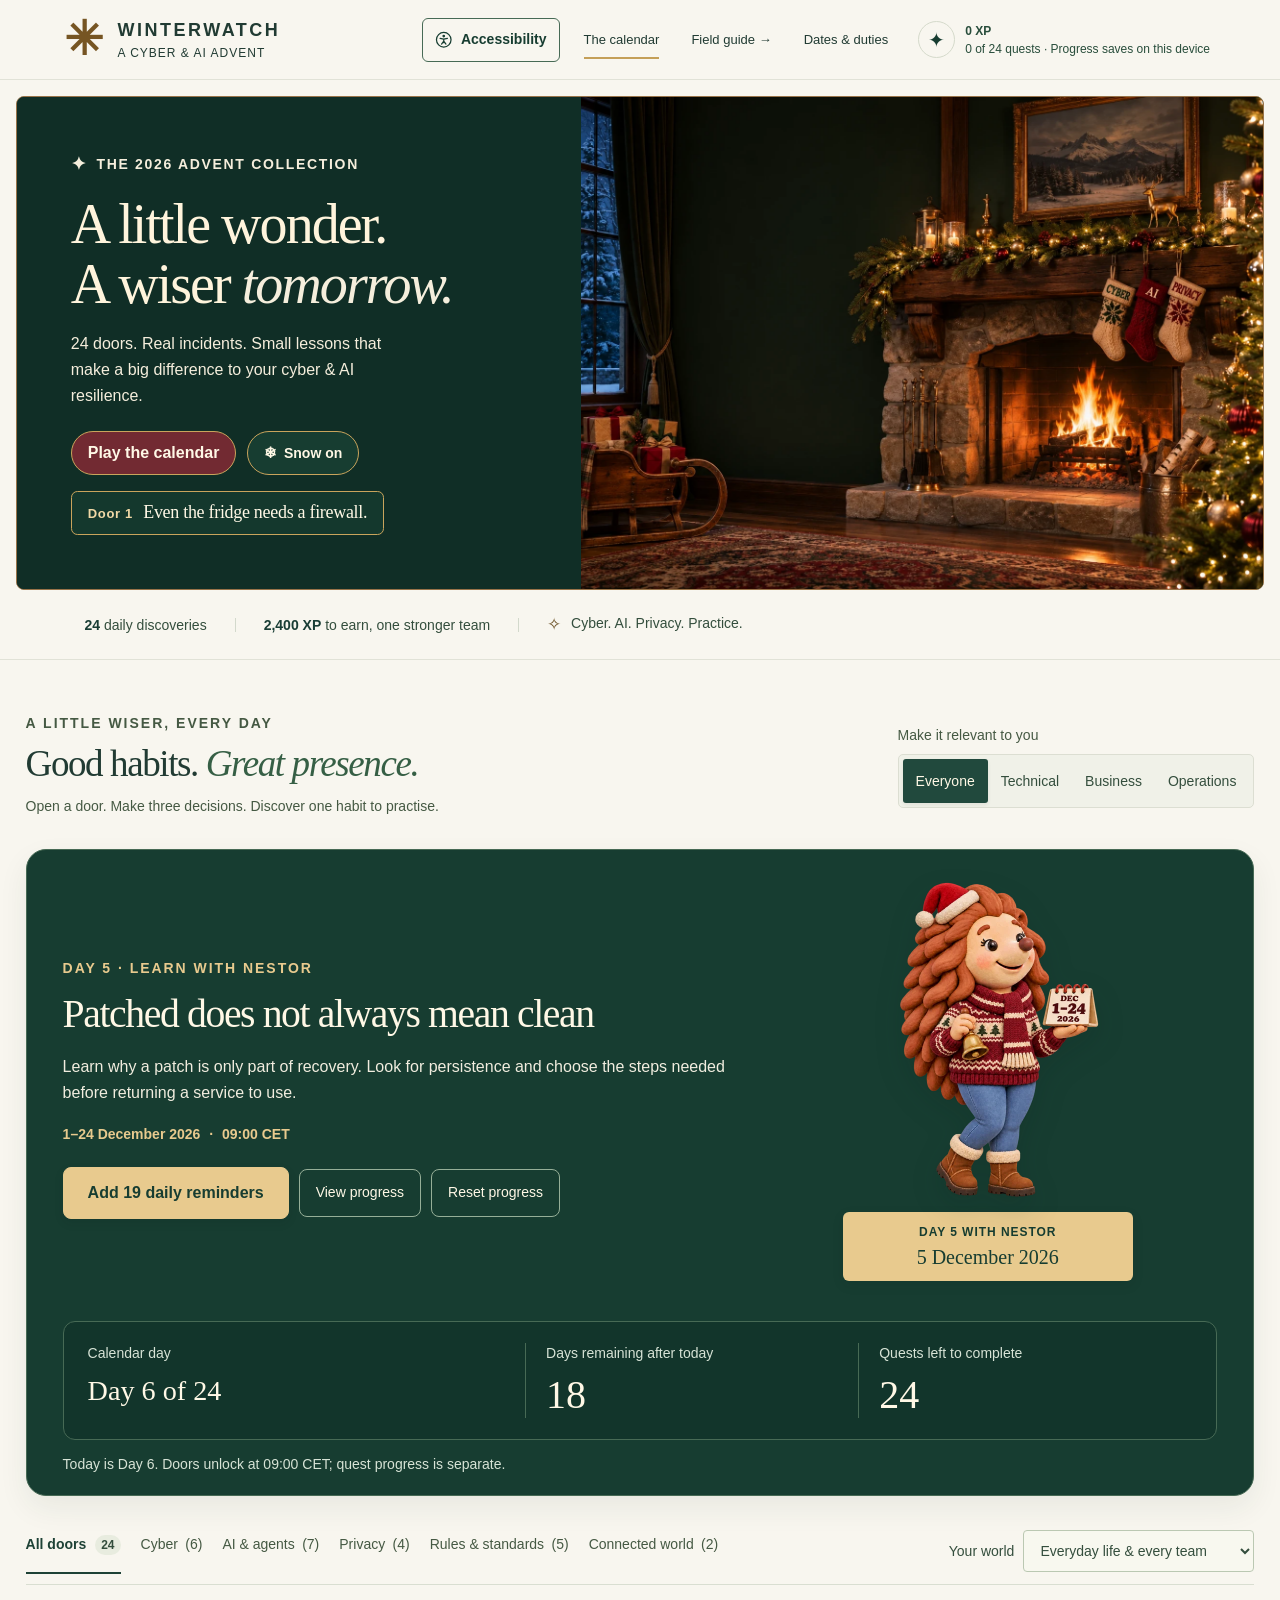
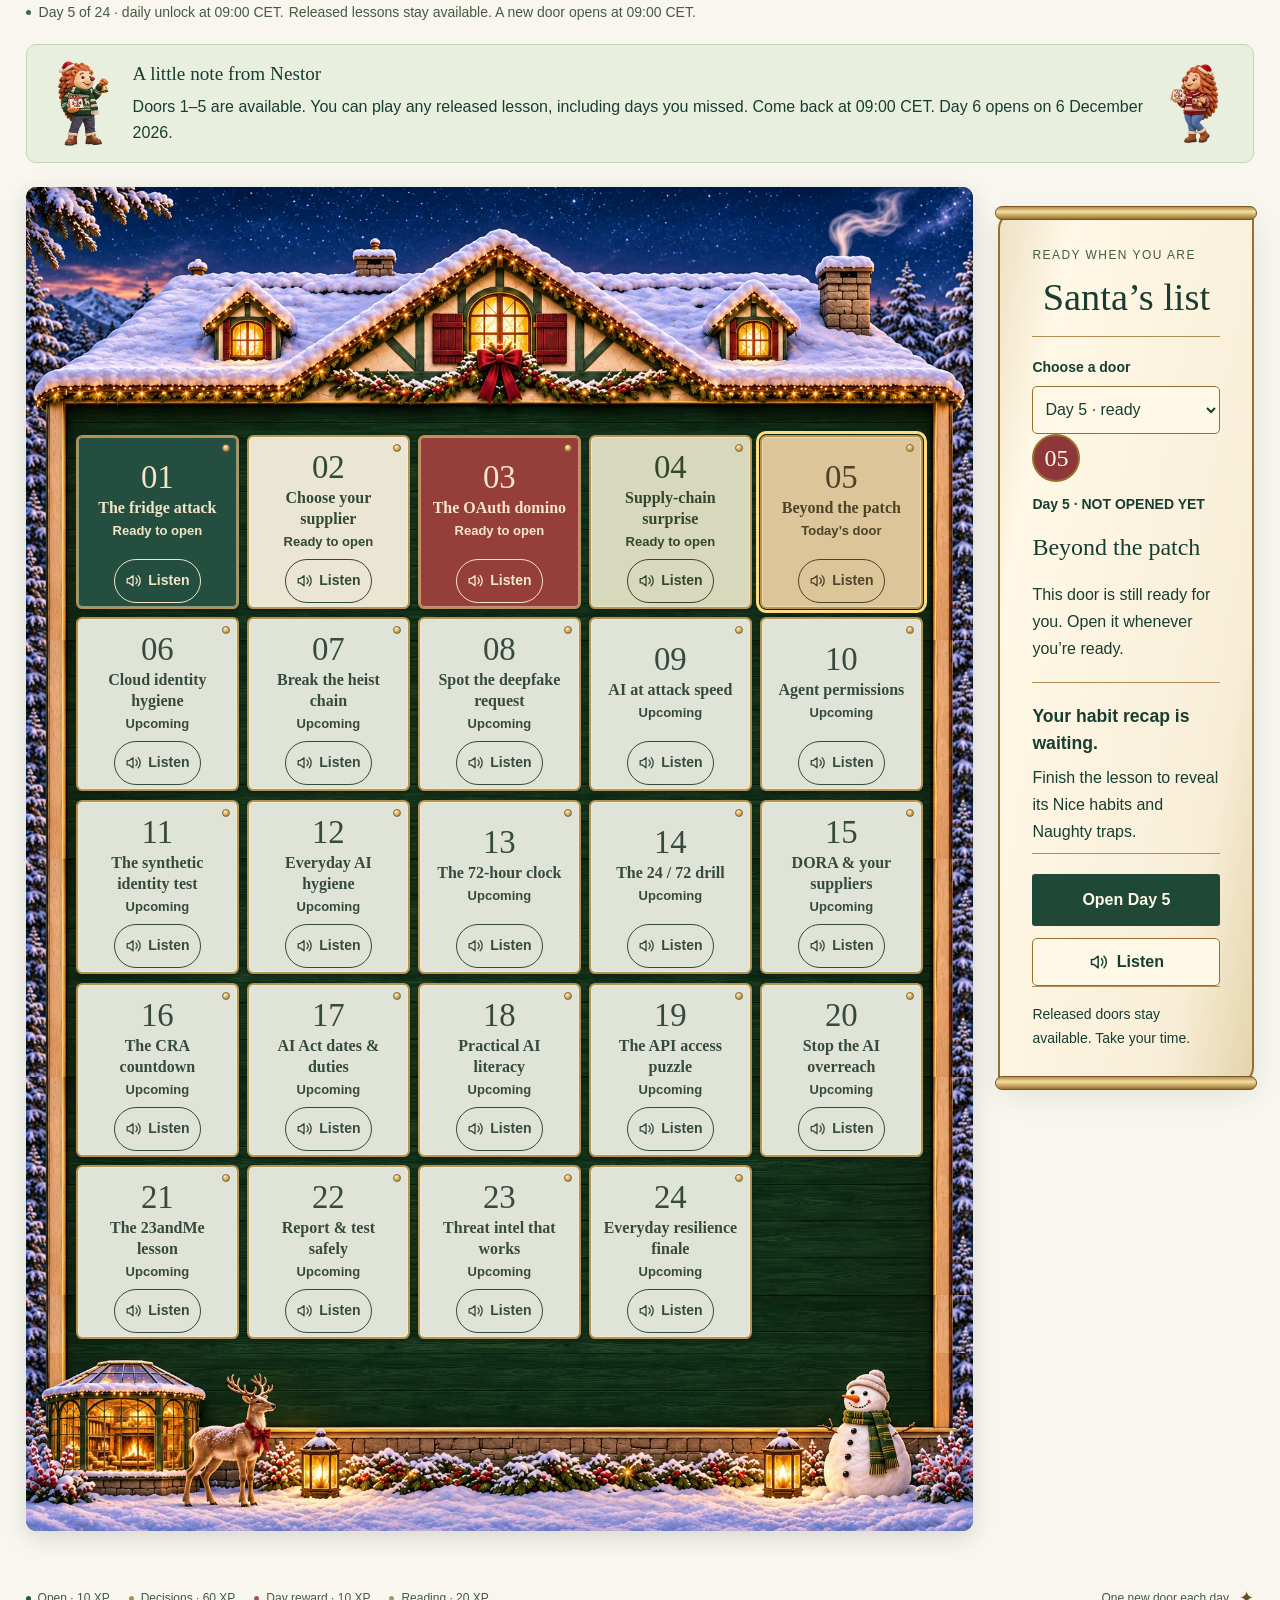
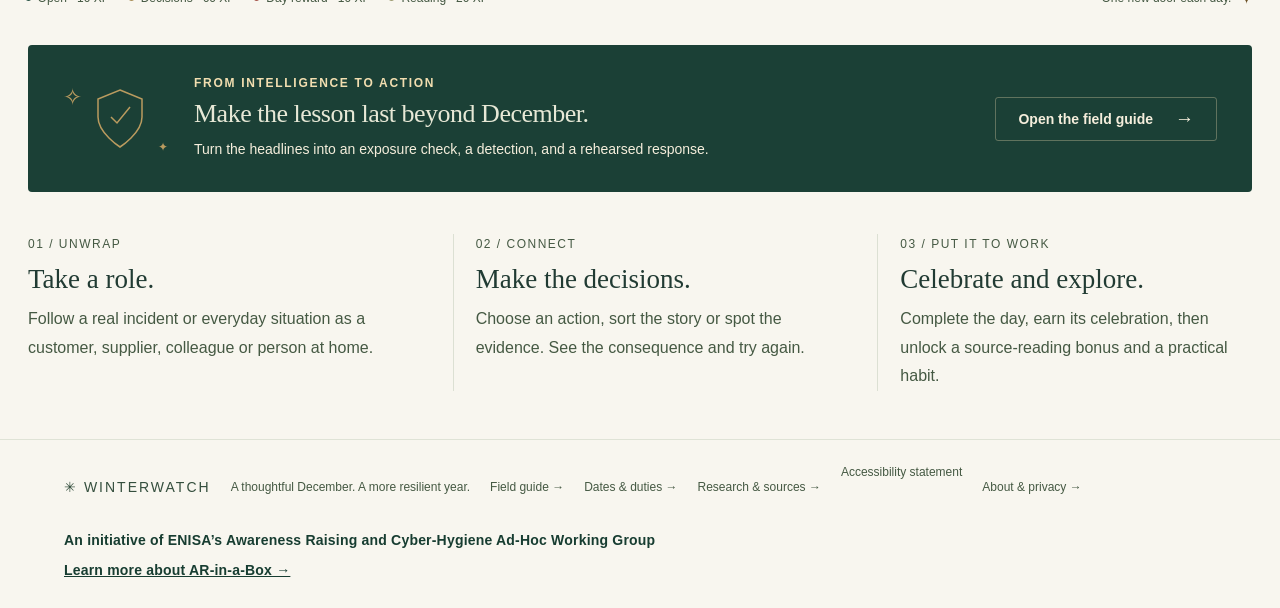
==== index.html @ 67712473 "Update Winterwatch website publication" ====
<!doctype html>
<html lang="en">
<head>
  <meta charset="utf-8">
  <meta name="viewport" content="width=device-width,initial-scale=1">
  <meta name="theme-color" content="#163d35">
  <meta http-equiv="Content-Security-Policy" content="default-src 'none'; script-src 'self'; style-src 'self' 'unsafe-inline'; img-src 'self' data: blob:; connect-src 'none'; font-src 'self'; object-src 'none'; base-uri 'none'; form-action 'none'; frame-src 'none'; worker-src 'none'">
  <meta name="referrer" content="no-referrer">
  <meta name="description" content="Unwrap 24 practical cyber and AI lessons. A festive advent calendar for technical, business and operations teams, grounded in real incidents.">
  <meta property="og:title" content="Winterwatch: A Cyber &amp; AI Advent">
  <meta property="og:description" content="24 festive daily quests. Real cyber, AI and privacy lessons for every team.">
  <title>Winterwatch: A Cyber &amp; AI Advent</title>
  <link rel="stylesheet" href="styles.css?v=accessibility-20261120">
  <link rel="stylesheet" href="gameplay.css?v=accessibility-20261120">
  <link rel="stylesheet" href="accessibility.css?v=timber-20261120">
  <link rel="stylesheet" href="country-map.css?v=accessibility-20261120">
  <link rel="stylesheet" href="chalet.css?v=timber-20261120">
  <link rel="icon" type="image/x-icon" sizes="16x16 24x24 32x32 48x48 64x64" href="assets/nestor-family.ico">
  <link rel="apple-touch-icon" sizes="180x180" href="assets/nestor-family-touch.png">
  <script src="lessons.js?v=final-audit-20261119" defer></script>
  <script src="lesson-images.js?v=final-audit-20261119" defer></script>
  <script src="learning-content.js?v=final-audit-20261119" defer></script>
  <script src="learning-content-more.js?v=final-audit-20261119" defer></script>
  <script src="country-guidance.js?v=final-audit-20261119" defer></script>
  <script src="game-engine.js?v=final-audit-20261119" defer></script>
  <script src="app.js?v=timber-20261120" defer></script>
  <script src="country-map.js?v=final-audit-20261119" defer></script>
</head>
<body>
  <a class="skip-link" href="#calendarTitle">Skip to calendar</a>
  <header class="site-header">
    <a href="#" class="brand" aria-label="Winterwatch home"><span class="brand-symbol" aria-hidden="true">✳</span><span>WINTERWATCH<small>A CYBER & AI ADVENT</small></span></a>
    <button type="button" class="accessibility-button" data-accessibility aria-haspopup="dialog" aria-controls="accessibilityDialog" aria-label="Accessibility" title="Accessibility"><svg class="control-icon accessibility-icon" viewBox="0 0 24 24" fill="none" stroke="currentColor" stroke-width="1.7" stroke-linecap="round" stroke-linejoin="round" aria-hidden="true" focusable="false"><circle cx="12" cy="12" r="10"/><circle cx="12" cy="7" r="1" fill="currentColor"/><path d="m7 10 5 1 5-1m-5 1v5m0-2-3 4m3-4 3 4"/></svg><span class="accessibility-label">Accessibility</span></button><button class="menu-toggle" id="menuToggle" aria-controls="mainNav" aria-expanded="false">Menu</button><nav id="mainNav" aria-label="Main navigation"><a class="nav-active" href="#calendar">The calendar</a><button class="text-button" data-guide>Field guide <span aria-hidden="true">→</span></button><button class="text-button" data-dates>Dates & duties</button></nav>
    <button class="progress-button" id="progressButton" aria-label="View your learning progress" aria-haspopup="dialog" aria-controls="infoDialog"><span class="progress-ring" id="progressRing">✦</span><span><b id="navCount">0 of 24</b><small>Progress saves on this device</small></span></button>
  </header>

  <main>
    <section class="hero" aria-labelledby="heroTitle">
      <div class="hero-image" role="img" aria-label="A glowing lodge fireplace with three Christmas stockings embroidered Cyber, AI and Privacy."></div>
      <div class="snow" id="snow" aria-hidden="true"></div>
      <div class="hero-content">
        <div class="eyebrow"><span class="tiny-star" aria-hidden="true">✦</span> The 2026 Advent collection</div>
        <div class="hero-copy">
          <h1 id="heroTitle">A little wonder.<br>A wiser <em>tomorrow.</em></h1>
          <p>24 doors. Real incidents. Small lessons that make a big difference to your cyber &amp; AI resilience.</p>
          <div class="hero-actions">
            <a class="button button-cream" href="#calendar">Play the calendar</a>
            <button type="button" class="ambience" id="ambienceButton" aria-label="Snow animation" aria-pressed="true"><span id="ambienceIcon" aria-hidden="true">❄</span><span id="ambienceText">Snow on</span></button>
          </div>
          <button type="button" class="hero-feature" data-open="1"><span class="feature-kicker">Door 1</span><strong>Even the fridge needs a firewall.</strong></button>
        </div>
      </div>
    </section>

    <div class="intro-strip"><span><b>24</b> daily discoveries</span><i></i><span><b>2,400 XP</b> to earn, one stronger team</span><i></i><span><span class="strip-star">✧</span> Cyber. AI. Privacy. Practice.</span></div>

    <section class="calendar-section" id="calendar" aria-labelledby="calendarTitle">
      <div class="section-top"><div><div class="eyebrow green">A LITTLE WISER, EVERY DAY</div><h2 id="calendarTitle" tabindex="-1">Good habits. <em>Great presence.</em></h2><p>Open a door. Make three decisions. Discover one habit to practise.</p></div><div class="perspective-control"><label id="perspectiveLabel">Make it relevant to you</label><div class="segmented" role="group" aria-labelledby="perspectiveLabel"><button class="active" data-audience="everyone" aria-pressed="true">Everyone</button><button data-audience="technical" aria-pressed="false">Technical</button><button data-audience="business" aria-pressed="false">Business</button><button data-audience="operations" aria-pressed="false">Operations</button></div></div></div>
      <section class="advent-tracker" aria-labelledby="adventTrackerTitle">
        <div class="advent-banner-main">
          <div class="advent-tracker-heading">
            <p class="advent-kicker" id="adventReminderKicker">A DAILY HELLO FROM NESTOR</p>
            <h3 id="adventTrackerTitle"><span id="adventTitleMain">A little reminder.</span><em id="adventTitleAccent">A wiser December.</em></h3>
            <p class="advent-intro" id="adventReminderBrief">Meet NESTOR in different forms. One guide, one useful habit and ten minutes of festive learning each day.</p>
            <p class="advent-schedule">1–24 December 2026 <span aria-hidden="true">·</span> 09:00 CET</p>
            <div class="advent-reminders"><div class="advent-reminder-actions"><button class="button button-green" data-download-advent-reminders>Add 24 daily reminders</button><button type="button" class="advent-reset-button" data-progress aria-haspopup="dialog" aria-controls="infoDialog">View progress</button><button type="button" class="advent-reset-button" data-reset-progress aria-haspopup="dialog" aria-controls="infoDialog">Reset progress</button></div></div>
          </div>
          <figure class="advent-nestor">
            <div id="nestorIllustration" class="nestor-illustration"><img id="adventHostImage" src="assets/nestor-advent-reminder.webp" alt="NESTOR shown in adult and child forms, in Christmas sweaters and winter boots, holding a calendar marked 1–24 December 2026." width="768" height="512" loading="lazy" decoding="async"></div>
            <div class="nestor-day-ribbon"><span id="nestorRibbonKicker">ONE NESTOR. MANY FORMS.</span><strong id="nestorRibbonDate">1–24 December 2026</strong></div>
          </figure>
        </div>
        <dl class="advent-stats"><div class="advent-current-stat"><dt>Calendar day</dt><dd id="adventCurrentDay">Starts 1 December</dd></div><div><dt id="adventRemainingLabel">Advent days ahead</dt><dd id="adventDaysRemaining">24</dd></div><div><dt>Quests left to complete</dt><dd id="adventQuestsRemaining">24</dd></div></dl>
        <p id="adventTiming" class="advent-timing">1–24 December 2026 · CET.</p>
        <p class="sr-only" id="adventStatusAnnouncement" role="status" aria-live="polite" aria-atomic="true"></p>
      </section>
      <div class="calendar-toolbar"><div class="category-tabs" role="group" aria-label="Filter lessons by theme"><button data-category="all" class="active" aria-pressed="true">All doors <span data-category-count>24</span></button><button data-category="cyber" aria-pressed="false">Cyber <span data-category-count>(7)</span></button><button data-category="ai" aria-pressed="false">AI & agents <span data-category-count>(4)</span></button><button data-category="privacy" aria-pressed="false">Privacy <span data-category-count>(4)</span></button><button data-category="governance" aria-pressed="false">Rules & standards <span data-category-count>(7)</span></button><button data-category="ot" aria-pressed="false">Connected world <span data-category-count>(2)</span></button></div><label class="context-filter">Your world <select id="contextFilter"><option value="all">Everyday life & every team</option><option value="customer">As a customer</option><option value="supplier">As a supplier</option><option value="work">At work</option><option value="home">At home</option><option value="finance">Financial services</option></select></label></div>
      <div class="calendar-notice"><span><i class="status-dot"></i> <b id="modeLabel">A daily December tradition.</b> <span id="modeDetail">Released lessons stay available. A new door opens at 09:00 CET.</span></span></div>
      <aside class="nestor-door-message" aria-labelledby="nestorDoorTitle"><div class="nestor-note-avatars nestor-note-male" aria-hidden="true"><img src="assets/nestor-green.webp" alt="" width="64" height="85" loading="lazy"></div><div class="nestor-note-copy"><h3 id="nestorDoorTitle">A little note from Nestor</h3><p id="nestorDoorMessage" role="status" aria-live="polite">Our first door opens on 1 December 2026 at 09:00 CET. See you then!</p></div><div class="nestor-note-avatars nestor-note-female" aria-hidden="true"><img src="assets/nestor-burgundy-left.webp" alt="" width="64" height="85" loading="lazy"></div></aside>
      <div class="chalet-layout">
        <div class="chalet-stage" id="chaletStage">
          <img class="chalet-roof" src="assets/winterwatch-chalet-header.webp?v=timber" width="1536" height="380" alt="" decoding="async">
          <div class="chalet-doors-area">
            <div class="doors-grid" id="doorsGrid" role="group" aria-label="Advent calendar doors"></div>
            <div class="empty-state" id="emptyState" hidden>No doors match these filters. Try All doors or Everyday life &amp; every team.</div>
          </div>
          <img class="chalet-foundation" src="assets/winterwatch-chalet.webp?v=timber" width="1536" height="290" alt="" decoding="async">
        </div>
        <aside class="santa-scroll" aria-labelledby="santaTitle"><div class="santa-scroll-heading"><p class="eyebrow">READY WHEN YOU ARE</p><h2 id="santaTitle">Santa’s list</h2></div><div id="santaListContent"></div><p class="santa-footnote">Released doors stay available. Take your time.</p></aside>
      </div>
      <p class="sr-only" id="santaStatusAnnouncement" role="status" aria-live="polite"></p>
      <div class="calendar-bottom"><span class="legend"><i class="legend-dot cyber"></i> Open · 10 XP <i class="legend-dot ai"></i> Decisions · 60 XP <i class="legend-dot ot"></i> Day reward · 10 XP <i class="legend-dot privacy"></i> Reading · 20 XP</span><span>One new door each day. <span class="tiny-star">✦</span></span></div>
    </section>

    <section class="field-banner" aria-labelledby="fieldTitle"><div class="banner-art" aria-hidden="true"><span>✧</span><svg width="64" height="70" viewBox="0 0 64 70" fill="none" stroke="currentColor" stroke-width="1.5"><path d="M32 6 54 15v18c0 16-22 30-22 30S10 49 10 33V15L32 6Z"/><path d="m23 33 6 6 13-16"/></svg><span>✦</span></div><div><div class="eyebrow">FROM INTELLIGENCE TO ACTION</div><h2 id="fieldTitle">Make the lesson last beyond December.</h2><p>Turn the headlines into an exposure check, a detection, and a rehearsed response.</p></div><button class="button button-outline" data-guide>Open the field guide <span aria-hidden="true">→</span></button></section>
    <section class="how-it-works" aria-label="How to use the calendar"><article><span>01 / UNWRAP</span><h3>Take a role.</h3><p>Follow a real incident or everyday situation as a customer, supplier, colleague or person at home.</p></article><article><span>02 / CONNECT</span><h3>Make the decisions.</h3><p>Choose an action, sort the story or spot the evidence. See the consequence and try again.</p></article><article><span>03 / PUT IT TO WORK</span><h3>Celebrate and explore.</h3><p>Complete the day, earn its celebration, then unlock a source-reading bonus and a practical habit.</p></article></section>
  </main>
  <footer><a href="#" class="footer-brand">✳ WINTERWATCH</a><p>A thoughtful December. A more resilient year.</p><button class="text-button" data-guide>Field guide →</button><button class="text-button" data-dates>Dates &amp; duties →</button><button class="text-button" data-sources>Research &amp; sources →</button><a class="text-button" href="accessibility.html">Accessibility statement</a><button class="text-button" data-about>About &amp; privacy →</button><div class="publisher-mark arch-credit"><strong>An initiative of ENISA’s Awareness Raising and Cyber-Hygiene Ad-Hoc Working Group</strong><a href="https://www.enisa.europa.eu/topics/awareness-and-cyber-hygiene/ar-in-a-box" target="_blank" rel="noopener noreferrer">Learn more about AR-in-a-Box →</a></div></footer>

  <dialog id="lessonDialog" class="lesson-dialog" aria-labelledby="lessonTitle"><div id="lessonContent"></div></dialog>
  <dialog id="infoDialog" class="info-dialog" aria-labelledby="infoTitle"><div id="infoContent"></div></dialog>
  <dialog id="doorLockDialog" class="door-lock-dialog" aria-labelledby="doorLockTitle" aria-describedby="doorLockSchedule"><div class="door-lock-banner"><div class="door-lock-avatars" aria-hidden="true"><img src="assets/nestor-red.webp" alt="" width="110" height="138"><img src="assets/nestor-blue.webp" alt="" width="110" height="138"></div><p class="door-lock-kicker">A LITTLE NOTE FROM NESTOR</p><h2 id="doorLockTitle">One new door. One useful habit.</h2><div id="doorLockMessage"><p id="doorLockSchedule"></p></div><p class="listen-status" data-listen-status role="status" aria-live="polite"></p><button type="button" id="doorLockListen" class="door-listen" data-listen="1" aria-pressed="false"><svg class="control-icon speaker-icon" viewBox="0 0 24 24" fill="none" stroke="currentColor" stroke-width="1.8" stroke-linecap="round" stroke-linejoin="round" aria-hidden="true" focusable="false"><path d="M11 5 6 9H3v6h3l5 4V5Z"/><path d="M15 8a6 6 0 0 1 0 8m3-11a10 10 0 0 1 0 14"/></svg><span>Listen</span></button><button type="button" class="button button-green" id="doorLockAcknowledge" data-close-door-lock autofocus>Got it</button></div></dialog>
  <dialog id="holidayDialog" class="holiday-dialog" aria-labelledby="holidayTitle" aria-describedby="holidayIntro"><button type="button" class="holiday-close" id="holidayClose" data-close-holiday aria-label="Close holiday greeting" autofocus>×</button><img class="holiday-family" src="assets/nestor-family-holidays.webp" alt="NESTOR shown in adult and child forms sharing hot cocoa by a fireplace, with snow outside. One child form has a cocoa moustache; another has a mountain of marshmallows." width="1200" height="800" loading="lazy" decoding="async"><div class="holiday-copy"><p class="holiday-kicker" id="holidayKicker">DAY 24 · A FESTIVE HELLO FROM NESTOR</p><h2 id="holidayTitle">Nestor wishes you a Merry Christmas and happy holidays!</h2><p id="holidayIntro">May your cocoa be hot, your passwords unique and your AI answers checked twice.</p><ul class="holiday-tips"><li><strong>Check it twice.</strong> AI can help with Santa’s list. A human still checks the answers.</li><li><strong>Keep a few secrets.</strong> Private data stays out of prompts. The secret cocoa recipe stays in the kitchen.</li><li><strong>Wrap up your accounts.</strong> Use passkeys where available, or unique passwords and MFA. A red suit alone is not proof of identity.</li></ul><p class="holiday-signoff">Share the joy. Verify the surprise links. Keep the good habits going all year.</p><button type="button" class="button button-green" id="holidayAcknowledge" data-close-holiday>Back to Day 24</button></div></dialog>
  <dialog id="accessibilityDialog" class="accessibility-dialog" aria-labelledby="accessibilityTitle" aria-describedby="accessibilityHelp">
    <div class="accessibility-heading"><h2 id="accessibilityTitle">Make yourself comfortable</h2><button type="button" id="accessibilityClose" data-close-accessibility aria-label="Close accessibility settings">×</button></div>
    <p id="accessibilityHelp">Choose what helps you read and play. These choices last for this tab.</p>
    <label class="accessibility-setting" for="accessTextSize"><span>Text size</span><select id="accessTextSize"><option value="normal">Normal</option><option value="larger">Larger</option><option value="largest">Largest</option></select></label>
    <label class="accessibility-setting" for="accessMotion"><span>Pause animations<small>Stops snow and decorative movement. Enabled automatically when your device requests reduced motion.</small></span><input type="checkbox" id="accessMotion"></label>
    <label class="accessibility-setting" for="accessContrast"><span>High contrast<small>Black backgrounds, warm cream and gold text, and bright outlines. Festive door colours and the fireplace are retained.</small></span><input type="checkbox" id="accessContrast"></label>
    <label class="accessibility-setting" for="accessReading"><span>Easier reading<small>More space between lines, words and letters, with upright text.</small></span><input type="checkbox" id="accessReading"></label>
    <p><a href="accessibility.html">Read the accessibility statement and report a barrier</a>.</p><p>Use Listen on a door or inside a lesson to hear it read aloud. Press again to stop. An English offline voice must be available on your device.</p>
    <p id="accessibilityStatus" role="status" aria-live="polite"></p><div class="accessibility-actions"><button type="button" class="button button-soft" data-reset-accessibility>Reset accessibility</button><button type="button" class="button button-green" data-close-accessibility>Done</button></div>
  </dialog>
  <dialog id="welcomeDialog" class="holiday-dialog welcome-dialog" aria-labelledby="welcomeTitle" aria-describedby="welcomeIntro"><button type="button" class="holiday-close" id="welcomeClose" data-close-welcome aria-label="Close welcome message" autofocus>×</button><img class="welcome-family" src="assets/nestor-advent-reminder.webp" alt="NESTOR shown in adult and child forms, welcoming you to the Advent calendar." width="768" height="512" loading="lazy" decoding="async"><div class="holiday-copy"><p class="holiday-kicker">DAY 1 · YOUR WINTERWATCH ADVENTURE STARTS HERE</p><h2 id="welcomeTitle">Welcome to Winterwatch: a Cyber and AI Advent Calendar!</h2><p id="welcomeIntro">I’m <strong>Next-gen Ethical Safeguards Training for Organizational Resilience in Artificial Intelligence</strong>, but you can call me <strong>NESTOR</strong> <span role="img" aria-label="wink">😉</span>.</p><p>I can appear as an adult or a child, but I’m always the same NESTOR. I’m here to help you build safer cyber, AI and privacy habits at home and at work.</p><ul class="holiday-tips"><li><strong>Play today’s door.</strong> Each new door opens at 09:00 CET.</li><li><strong>Try three decisions.</strong> Read the feedback, explore the case file and earn a source-reading bonus.</li><li><strong>Keep your place.</strong> Every released lesson stays available. Miss a day? Play it whenever you’re ready.</li></ul><p class="welcome-signoff">Stay curious, enjoy the challenge and have fun with me!</p><button type="button" class="button button-green" data-welcome-start>Let’s open Day 1</button></div></dialog>
  <div id="toast" role="status" aria-live="polite"></div>
  <div id="announcer" class="sr-only" aria-live="polite"></div>
</body>
</html>
---- styles.css ----
:root{--pine:#193d35;--deep:#12352e;--paper:#f8f6ef;--cream:#eee6d3;--ink:#213b33;--muted:#747b70;--gold:#c49f58;--line:#e1e2d7;--red:#8e3738;--serif:'Libre Caslon Display',Georgia,serif;--sans:'DM Sans',Arial,sans-serif}*{box-sizing:border-box}html{scroll-behavior:smooth;scroll-padding-top:30px}body{margin:0;background:var(--paper);color:var(--ink);font-family:var(--sans);font-size:0.875rem}button,input,select{font:inherit}button,a,input{touch-action:manipulation}button,a{ -webkit-tap-highlight-color:transparent}button{cursor:pointer}button:focus-visible,a:focus-visible,input:focus-visible,summary:focus-visible{outline:3px solid #bf8d3b;outline-offset:5px}a{color:inherit;text-decoration:none}button{color:inherit}button:disabled{cursor:default}h1,h2,h3,p{margin:0}button.text-button{border:0;background:none;padding:8px 0;font-size:0.8125rem}.site-header{height:97px;display:flex;align-items:center;justify-content:space-between;padding:0 5%;border-bottom:1px solid var(--line);gap:24px}.brand{display:flex;gap:12px;align-items:center;font-size:1.125rem;font-weight:650;letter-spacing:2.5px}.brand-symbol{color:var(--gold);font-size:2.9375rem;line-height:1;font-family:Georgia}.brand small{display:block;font-size:0.75rem;letter-spacing:2.4px;font-weight:500;margin-top:5px}.site-header nav{display:flex;gap:32px;align-items:center;font-size:0.8125rem}.site-header .nav-active{position:relative}.nav-active:after{position:absolute;content:'';bottom:-12px;height:2px;background:var(--gold);left:0;right:0}.text-button:hover,nav a:hover{color:#997332}.progress-button{display:flex;gap:10px;align-items:center;background:none;border:0;text-align:left}.progress-button b{display:block;font-size:0.75rem;font-weight:600}.progress-button small{display:block;color:var(--muted);font-size:0.75rem;margin-top:4px}.progress-ring{height:37px;width:37px;border:1px solid #d5dacb;border-radius:50%;display:grid;place-items:center;color:#b38a45;background:conic-gradient(var(--gold) var(--progress,0%),transparent 0%);font-size:1.25rem}.hero{position:relative;margin:18px 24px 0;min-height:546px;border-radius:5px;overflow:hidden;background:#172e29;color:#faf5e9}.hero-image,.hero-shade,.snow{position:absolute;inset:0}.hero-image{background-image:url('assets/christmas-lodge.webp');background-size:cover;background-position:center 58%}.hero-shade{background:linear-gradient(90deg,rgba(5,28,23,.92) 0%,rgba(7,29,24,.78) 30%,rgba(6,24,20,.14) 66%,rgba(5,21,17,.18)),linear-gradient(0deg,rgba(10,27,23,.65),transparent 40%)}.hero-content{position:relative;z-index:2;padding:58px 5%;max-width:770px}.eyebrow{font-size:0.75rem;letter-spacing:2.2px;font-weight:600;display:flex;gap:9px;align-items:center;color:#d3bf92}.tiny-star{font-size:1.125rem;color:var(--gold)}h1{font-family:var(--serif);font-size:clamp(3.25rem,5.6vw,5.0625rem);line-height:1.04;font-weight:400;letter-spacing:-1.6px;margin:22px 0}h1 em,h2 em{font-weight:400;color:#dbbe87}h1 em{font-style:italic}.hero-content p{font-size:0.9375rem;color:#e1e4d9;line-height:1.85;font-weight:400}.button{min-height:44px;padding:0 22px;display:inline-flex;align-items:center;justify-content:center;gap:35px;border-radius:3px;font-size:0.75rem;font-weight:600;border:1px solid transparent}.button:hover{transform:translateY(-1px)}.button-cream{background:#f3ecdc;color:#193d35;margin-top:28px;box-shadow:0 3px 10px #0001}.button span{font-size:1.1875rem;font-weight:400}.hero-note{font-size:0.75rem;letter-spacing:.1px;color:#bcc9bc;margin-top:21px;display:flex;align-items:center;gap:9px}.hero-note>span{color:#c8a76b;font-size:1.125rem}.hero-feature{position:absolute;z-index:3;right:4.3%;bottom:48px;width:257px;padding:20px;text-align:left;border:1px solid #cfceb650;border-radius:4px;color:#f4ebd9;background:#112e27a6;backdrop-filter:blur(12px);box-shadow:0 6px 32px #041a2166}.feature-kicker{font-size:0.75rem;letter-spacing:1.2px;color:#d2ceb7;display:flex;align-items:center;gap:6px}.feature-kicker i{width:5px;height:5px;border-radius:50%;background:#d4aa67;box-shadow:0 0 8px #dbb26c}.hero-feature strong{display:block;font:2rem/1.1 var(--serif);margin:15px 0 17px;letter-spacing:-.3px}.feature-bottom{border-top:1px solid #c2c9b333;padding-top:12px;font-size:0.75rem;display:flex;justify-content:space-between;align-items:center;color:#dfdfc9}.feature-bottom>span{font-size:1.125rem;color:#d3b377}.ambience{position:absolute;z-index:3;top:24px;right:28px;border:1px solid #f2eddf42;border-radius:30px;background:#112b2360;padding:8px 12px;display:flex;align-items:center;gap:7px;color:#e7eadf;font-size:0.75rem;backdrop-filter:blur(8px)}#ambienceIcon{font-size:0.9375rem}.hero-caption{position:absolute;right:4.4%;bottom:20px;font-size:0.75rem;color:#e0e3d2;letter-spacing:.5px}.snow{z-index:1;pointer-events:none;overflow:hidden}.snow span{position:absolute;left:var(--x);top:-12px;width:var(--s);height:var(--s);background:#fffcf2;border-radius:50%;opacity:var(--o);animation:snowfall var(--d) linear infinite;animation-delay:var(--delay);filter:blur(.2px)}@keyframes snowfall{to{transform:translate3d(35px,580px,0)}}@keyframes firelight{0%,55%{opacity:.35;transform:scale(1)}25%,100%{opacity:.95;transform:scale(1.08)}}.sleigh-flight{position:absolute;z-index:1;top:9%;right:0;width:150px;opacity:0;animation:fly 36s linear 9s infinite;pointer-events:none}.sleigh-flight svg{fill:#182b32;stroke:#182b32;stroke-width:2;stroke-linecap:round;stroke-linejoin:round}@keyframes fly{0%{opacity:0;transform:translate(180px,0)}10%{opacity:.75}70%{opacity:.7}80%,100%{opacity:0;transform:translate(-1100px,-50px)}}.intro-strip{display:flex;align-items:center;gap:28px;padding:24px 6.6%;font-size:0.75rem;color:#626e63;border-bottom:1px solid var(--line)}.intro-strip b{color:var(--pine);font-weight:600}.intro-strip>i{height:14px;width:1px;background:#d3d9cc}.strip-star{color:#b38a45;font-size:1.0625rem;vertical-align:middle;margin-right:6px}.source-date{margin-left:auto;font-size:0.75rem;letter-spacing:1.2px;color:#8a8e80}.calendar-section{max-width:1360px;padding:55px 5% 0;margin:auto}.green{color:#8b8f70;font-size:0.75rem;letter-spacing:2px}.section-top{display:flex;align-items:center;justify-content:space-between;gap:24px}.section-top h2{font-family:var(--serif);font-size:2.6875rem;letter-spacing:-.8px;font-weight:400;margin:11px 0 10px}.section-top h2 em{color:#688169}.section-top p{font-size:0.75rem;color:var(--muted);line-height:1.7}.perspective-control>label{font-size:0.75rem;color:var(--muted);display:block;margin-bottom:11px}.segmented{display:flex;border:1px solid #dcded2;padding:4px;border-radius:5px;background:#f0f1e8}.segmented button{border:0;background:none;border-radius:3px;padding:9px 13px;font-size:0.75rem;color:#6c786a}.segmented button.active{background:#21493d;color:white;box-shadow:0 2px 4px #0001}.calendar-toolbar{display:flex;justify-content:space-between;align-items:center;border-bottom:1px solid #d9ded1;margin-top:34px;gap:20px}.category-tabs{display:flex;gap:25px;align-items:center}.category-tabs button{background:none;border:0;border-bottom:2px solid transparent;padding:0 0 14px;font-size:0.75rem;color:#7b8177;white-space:nowrap}.category-tabs button.active{color:#1e4236;border-bottom-color:#1e4236;font-weight:600}.category-tabs button span{border-radius:20px;padding:3px 6px;font-size:0.75rem;margin-left:5px;background:#e8ecdf;color:#4c694d}.search-field{display:flex;gap:8px;align-items:center;margin-bottom:12px;color:#8f9887}.search-field input{border:0;background:none;outline:none;font-size:0.75rem;max-width:135px;color:var(--pine)}.search-field input::placeholder{color:#8a9282}.calendar-notice{display:flex;justify-content:space-between;align-items:center;font-size:0.75rem;color:#8b907f;padding:16px 0 20px;gap:10px}.calendar-notice>span{display:flex;align-items:center;gap:5px}.calendar-notice b{font-weight:500;color:#5e735e}.status-dot{width:5px;height:5px;background:#91a47a;border-radius:50%;margin-right:3px}.release-toggle{display:flex;align-items:center;gap:8px;cursor:pointer}.release-toggle input{position:absolute;opacity:0}.switch{height:15px;width:26px;border-radius:12px;background:#d9ddce;padding:2px;position:relative}.switch:before{content:'';display:block;width:11px;height:11px;border-radius:50%;background:#fafaf5;transition:transform .2s}.release-toggle input:checked+.switch{background:#315543}.release-toggle input:checked+.switch:before{transform:translateX(11px)}.release-toggle input:focus-visible+.switch{outline:2px solid #b38a45;outline-offset:3px}.doors-grid{display:grid;grid-template-columns:repeat(6,minmax(0,1fr));gap:17px 15px}.advent-door{position:relative;aspect-ratio:.88;border:0;padding:0;border-radius:5px;perspective:850px;isolation:isolate;overflow:visible;background:var(--door-bg);box-shadow:0 3px 7px #12352e10;color:var(--door-ink)}.door-inner{position:absolute;inset:5px;border:1px solid #c8b56b50;border-radius:3px;padding:18px 11px;display:flex;flex-direction:column;align-items:center;justify-content:center;text-align:center;background:var(--inner-bg,#dedac7);color:var(--pine);overflow:hidden}.door-inner .inner-icon{font-size:1.8125rem;margin-bottom:7px;color:#9a7b3d}.door-inner strong{font:1.4375rem/1 var(--serif)}.door-inner small{font-size:0.75rem;margin-top:9px;line-height:1.5}.door-inner>span:last-child:not(.door-explored){font-size:0.75rem;position:absolute;bottom:17px;color:#587058}.door-leaf{position:absolute;inset:0 50% 0 0;background:var(--door-bg);border-radius:5px 0 0 5px;z-index:2;transform-origin:0 50%;transition:transform .8s cubic-bezier(.2,.6,.2,1),filter .8s;backface-visibility:hidden;border:1px solid var(--door-line)}.door-leaf.right{inset:0 0 0 50%;border-radius:0 5px 5px 0;transform-origin:100% 50%;border-left-color:#152b2726}.door-leaf:after{position:absolute;content:'';inset:8px 7px;border:1px solid var(--door-line);border-radius:2px}.door-leaf.left:before,.door-leaf.right:before{content:'';position:absolute;top:54%;right:3px;height:5px;width:3px;border-radius:2px;background:#b18d52;box-shadow:0 0 0 1px #0001}.door-leaf.right:before{right:auto;left:3px}.door-cover{position:absolute;z-index:3;inset:0;pointer-events:none;display:flex;align-items:center;flex-direction:column;padding:14px 8px 10px;transition:opacity .28s}.door-day{font-size:0.75rem;letter-spacing:2.5px;opacity:.65}.door-number{font:2.6875rem/1.04 var(--serif);margin-top:4px;letter-spacing:-1px}.door-illustration{width:58px;height:57px;margin:5px 0 4px;color:var(--door-accent);display:grid;place-items:center}.door-illustration svg{width:100%;height:100%;stroke:currentColor}.door-topic{font-size:0.75rem;line-height:1.3;letter-spacing:.15px;max-width:138px;margin-top:auto;font-weight:500}.door-category{font-size:0.75rem;text-transform:uppercase;letter-spacing:1.4px;opacity:.65;margin-top:6px}.door-top-star{position:absolute;right:17px;top:16px;font-size:0.75rem;color:var(--door-accent);opacity:.7}.advent-door:hover:not(:disabled) .door-leaf.left{transform:rotateY(-13deg);filter:brightness(.94)}.advent-door:hover:not(:disabled) .door-leaf.right{transform:rotateY(13deg);filter:brightness(1.06)}.advent-door.is-opening .door-leaf.left,.advent-door.is-unwrapped .door-leaf.left{transform:rotateY(-96deg)}.advent-door.is-opening .door-leaf.right,.advent-door.is-unwrapped .door-leaf.right{transform:rotateY(96deg)}.advent-door.is-opening .door-cover,.advent-door.is-unwrapped .door-cover{opacity:0}.advent-door.is-unwrapped:hover .door-leaf.left{transform:rotateY(-106deg)}.advent-door.is-unwrapped:hover .door-leaf.right{transform:rotateY(106deg)}.door-explored{position:absolute;top:12px;right:12px;width:14px;height:14px;border-radius:50%;background:#c2a76a;color:white;font-size:0.75rem;display:grid;place-items:center}.door-selected{outline:3px solid #ad9559;outline-offset:4px}.calendar-bottom{display:flex;align-items:center;justify-content:space-between;padding:24px 0 36px;color:#89917f;font-size:0.75rem}.legend{display:flex;align-items:center;gap:7px}.legend-dot{width:5px;height:5px;border-radius:50%;display:inline-block;margin-left:12px}.legend-dot:first-child{margin-left:0}.legend-dot.cyber{background:#2a5445}.legend-dot.ai{background:#a88e57}.legend-dot.ot{background:#a45449}.calendar-bottom>span:last-child{display:flex;align-items:center;gap:8px}.field-banner{max-width:1224px;margin:0 auto;background:#1b4036;color:#e7e8d6;padding:31px 35px;display:flex;align-items:center;gap:26px;border-radius:4px;position:relative;overflow:hidden}.banner-art{display:flex;align-items:center;color:#ba9b5f;gap:6px}.banner-art>span:first-child{align-self:flex-start;font-size:1.4375rem}.banner-art>span:last-child{align-self:flex-end;font-size:0.75rem}.field-banner .eyebrow{font-size:0.75rem;letter-spacing:1.7px}.field-banner h2{font:1.875rem var(--serif);margin:9px 0}.field-banner p{font-size:0.75rem;color:#b9c8b8;line-height:1.6}.button-outline{background:none;border-color:#c7bf9c66;color:#e7e8d6;white-space:nowrap;font-size:0.75rem;margin-left:auto;gap:22px}.how-it-works{max-width:1224px;margin:0 auto;padding:42px 0 48px;display:grid;grid-template-columns:repeat(3,1fr);gap:50px}.how-it-works article{padding-left:22px;border-left:1px solid #dce0d3}.how-it-works article:first-child{padding-left:0;border:0}.how-it-works article>span{font-size:0.75rem;letter-spacing:1.5px;color:#9b9e86}.how-it-works h3{font:1.4375rem var(--serif);margin:12px 0 10px}.how-it-works p{font-size:0.75rem;line-height:1.8;color:#7b8475;max-width:290px}footer{display:flex;align-items:center;gap:32px;border-top:1px solid #dfe3d6;padding:25px 5%;color:#848c7c;font-size:0.75rem}footer .text-button{font-size:0.75rem;margin-left:auto}.footer-brand{font-size:0.75rem;letter-spacing:2px;color:#4f6950}footer>span{font-size:0.75rem;letter-spacing:1.5px}.empty-state{text-align:center;padding:70px 20px;font-family:var(--serif);font-size:1.5625rem}.empty-state[hidden]{display:none}
dialog{border:0;padding:0;background:var(--paper);color:var(--ink);border-radius:10px;box-shadow:0 30px 110px #001a2288;max-height:91dvh;overflow:auto}dialog::backdrop{background:#071f1bd6;backdrop-filter:blur(8px)}.lesson-dialog{width:min(980px,94vw);max-width:980px}.modal-heading{padding:32px 40px 27px;background:#1a4035;color:#f3eddb;position:relative;overflow:hidden}.modal-heading:after{content:'✧';font:11.25rem Georgia;position:absolute;right:90px;top:-49px;color:#d6bb7820;pointer-events:none}.modal-topline{display:flex;gap:10px;align-items:center;color:#d2ba83;font-size:0.75rem;letter-spacing:1.8px;padding-right:22px}.modal-topline .status-badge{color:#d9e4d6;border:1px solid #74927a6b;border-radius:20px;padding:4px 8px;font-size:0.75rem;letter-spacing:.3px}.modal-heading h2{font:2.8125rem/1.03 var(--serif);margin:16px 0 12px;position:relative;z-index:1;max-width:760px}.modal-heading p{font-size:0.75rem;line-height:1.8;color:#c6d3c3;max-width:760px}.close-dialog{position:absolute;top:17px;right:17px;border:1px solid #c4cfb847;border-radius:50%;width:30px;height:30px;background:none;color:#e5e6d7;font-size:1.375rem;line-height:1;z-index:3}.close-dialog:hover{background:#d3cfb422}.lesson-tabs{display:flex;gap:26px;padding:0 40px;border-bottom:1px solid var(--line);background:#f2f1e8;position:sticky;top:0;z-index:4;overflow-x:auto}.lesson-tabs button{font-size:0.75rem;white-space:nowrap;background:none;border:0;border-bottom:2px solid transparent;padding:17px 0;color:#818777}.lesson-tabs button.active{color:var(--pine);border-bottom-color:var(--pine);font-weight:600}.tab-content{padding:27px 40px 32px;min-height:300px}.tab-content h3{font:1.6875rem var(--serif);margin:0 0 13px}.tab-content h4{font-size:0.75rem;letter-spacing:.3px;margin:22px 0 10px}.tab-content p,.tab-content li{font-size:0.75rem;line-height:1.85;color:#63705f}.tab-content ul,.tab-content ol{padding-left:19px;margin:8px 0}.tab-content li{padding:2px 0}.source-note{font-size:0.75rem!important;color:#455943;margin-top:18px!important}.source-note a,.source-list a,.guide-content a{color:#6b5024;text-decoration:underline;text-underline-offset:3px}.briefing-layout{display:grid;grid-template-columns:1.55fr 1fr;gap:28px}.takeaway{background:#e9eddf;border:1px solid #d7dfcb;border-radius:5px;padding:20px}.takeaway .eyebrow{font-size:0.75rem;color:#83916e;letter-spacing:1.2px}.takeaway h3{font-size:1.75rem;line-height:1.1;margin:13px 0}.takeaway p{font-size:0.75rem}.lens-switch{display:flex;flex-wrap:wrap;gap:6px;margin:22px 0 13px}.lens-switch button{border:1px solid #d6dccd;background:none;border-radius:20px;padding:6px 11px;color:#7b8471;font-size:0.75rem}.lens-switch button.active{background:#244e3e;color:#fff;border-color:#244e3e}.lens-card{border-left:2px solid #b39a60;padding-left:16px;margin-top:16px}.lens-card b{font-size:0.75rem;color:#938058;font-weight:600}.lens-card p{margin-top:6px;font-size:0.75rem}.mini-quiz{border-top:1px solid var(--line);margin-top:25px;padding-top:20px}.mini-quiz label{display:block;font-size:0.75rem;font-weight:500;margin-bottom:12px}.quiz-options{display:grid;gap:7px}.quiz-options button{background:#fff9;border:1px solid #dbe1d2;border-radius:4px;padding:10px 12px;text-align:left;font-size:0.75rem;line-height:1.6}.quiz-options button:hover{border-color:#a99461}.quiz-options button.correct{background:#e2ecda;border-color:#688657}.quiz-options button.incorrect{background:#f3e4dc;border-color:#b98a75}.quiz-feedback{margin-top:10px;font-size:0.75rem;color:#527342;line-height:1.7}.timeline{margin:10px 0 20px;list-style:none!important;padding:0!important}.timeline li{display:grid;grid-template-columns:120px 1fr;gap:15px;border-left:1px solid #cfd7c3;margin-left:5px;padding:0 0 23px 20px;position:relative}.timeline li:before{content:'';position:absolute;left:-4px;top:7px;width:7px;height:7px;border-radius:50%;background:#b2995b;box-shadow:0 0 0 4px var(--paper)}.timeline time{font-size:0.75rem;font-weight:600;color:#9a7d41;line-height:1.9}.timeline p{font-size:0.75rem}.fact-callout{background:#ebece2;border-left:2px solid #af9561;padding:13px 17px;font-size:0.75rem;line-height:1.8;color:#68745f}.config-list{counter-reset:config;list-style:none!important;padding:0!important}.config-list li{counter-increment:config;position:relative;padding:0 0 13px 31px}.config-list li:before{content:counter(config,decimal-leading-zero);position:absolute;left:0;top:2px;font-size:0.75rem;color:#a58c4a;font-weight:600}.code-header{display:flex;align-items:center;justify-content:space-between;background:#25463a;color:#c8d1be;border-radius:5px 5px 0 0;padding:10px 14px;font-size:0.75rem;letter-spacing:.7px;margin-top:20px}.copy-button{background:none;border:1px solid #b5c2a244;border-radius:3px;padding:4px 9px;color:#e2e7d7;font-size:0.75rem}.code-block{margin:0;padding:17px;background:#17362c;color:#dce2c7;font:0.875rem/1.8 ui-monospace,SFMono-Regular,Consolas,monospace;white-space:pre-wrap;overflow-wrap:anywhere;border-radius:0 0 5px 5px}.lab-meta{display:grid;grid-template-columns:1fr 1fr;gap:20px;margin-top:21px}.lab-meta h4{margin:0 0 7px}.lab-meta p{font-size:0.75rem}.checklist{display:grid;gap:9px;margin:15px 0 23px}.playbook-step{display:flex;gap:11px;align-items:flex-start;padding:13px;background:#eff0e7;border:1px solid #e0e3d6;border-radius:4px}.playbook-step input{accent-color:var(--pine);margin-top:4px;flex:0 0 auto}.playbook-step span{font-size:0.75rem;line-height:1.7;color:#61715b}.playbook-step span b{display:block;font-size:0.75rem;color:var(--pine);margin-bottom:2px}.response-footer{display:flex;align-items:center;justify-content:space-between;gap:15px}.response-footer p{font-size:0.75rem;max-width:450px}.button-green{background:#204836;color:#f4eddb;font-size:0.75rem;gap:15px}.source-list{list-style:none!important;padding:0!important}.source-list li{border-bottom:1px solid #dde2d3;padding:13px 0}.source-list a{font-size:0.75rem;display:block;margin-bottom:5px}.source-list small{display:block;font-size:0.75rem;color:#8b927f}.source-list p{font-size:0.75rem;margin-top:6px}.modal-footer{padding:16px 40px;border-top:1px solid var(--line);display:flex;justify-content:space-between;align-items:center;gap:15px;background:#f0f0e6}.complete-button{border:1px solid #b4c1a5;border-radius:4px;background:#e6ebda;padding:9px 14px;font-size:0.75rem;display:flex;align-items:center;gap:8px}.complete-button.done{background:#244f3c;color:#f7f3e5;border-color:#244f3c}.day-navigation{display:flex;align-items:center;gap:15px}.day-navigation button{background:none;border:0;font-size:0.75rem;color:#5c7456;padding:5px}.day-navigation button:disabled{opacity:.3}.day-navigation small{font-size:0.75rem;color:#919783}.info-dialog{width:min(760px,93vw);max-width:760px}.info-dialog .modal-heading h2{font-size:2.5rem}.guide-content{padding:26px 36px 32px}.guide-content p,.guide-content li{font-size:0.75rem;line-height:1.9;color:#65745d}.guide-content h3{font:1.6875rem var(--serif);margin:23px 0 9px}.guide-content h3:first-child{margin-top:0}.guide-content ol{padding-left:20px}.guide-content li{padding:5px 0}.guide-content table{width:100%;border-collapse:collapse;font-size:0.75rem;line-height:1.65;margin:15px 0}.guide-content th{background:#e8eddf;color:#587050;text-align:left}.guide-content th,.guide-content td{padding:10px;border:1px solid #d9e0d0;vertical-align:top}.guide-content td{color:#65745d}.guide-actions{display:flex;justify-content:space-between;align-items:center;margin-top:25px;gap:15px}.subtle-button{background:none;border:0;text-decoration:underline;font-size:0.75rem;color:#8d7a51;padding:8px}.progress-stats{display:flex;gap:15px;margin-bottom:22px}.progress-stat{flex:1;padding:17px;background:#e9eddf;border-radius:4px}.progress-stat strong{display:block;font:2.0625rem var(--serif);color:#496444}.progress-stat span{font-size:0.75rem;color:#7b8971}.completion-list{display:grid;grid-template-columns:1fr 1fr;gap:7px}.completion-list button{padding:9px 11px;border:1px solid #dce2d2;background:none;border-radius:3px;font-size:0.75rem;display:flex;text-align:left;gap:8px;align-items:center}.completion-list button>span{color:#a58d52}.completion-list button.done{background:#e6eddd}.sr-only{position:absolute;width:1px;height:1px;padding:0;margin:-1px;overflow:hidden;clip:rect(0,0,0,0);white-space:nowrap;border:0}.skip-link{position:fixed;top:-100px;left:20px;z-index:999;background:white;padding:10px}.skip-link:focus{top:10px}#toast{position:fixed;z-index:100;bottom:28px;left:50%;transform:translate(-50%,20px);padding:12px 20px;border-radius:5px;background:#183f31;color:#eee8d5;font-size:0.75rem;box-shadow:0 4px 25px #0003;opacity:0;pointer-events:none;transition:all .2s}#toast.show{opacity:1;transform:translate(-50%,0)}[hidden]{display:none!important}
@media(min-width:1450px){.hero{min-height:600px}.hero-content{padding-top:78px;padding-bottom:75px}.door-number{font-size:3.0625rem}.door-illustration{width:65px;height:65px}.door-topic{font-size:0.75rem}.door-day{font-size:0.75rem}.door-category{font-size:0.75rem}}
@media(max-width:1100px){.site-header{padding:0 4%}.site-header nav{gap:20px}.hero-content{padding-left:4%}.hero-feature{width:220px;right:3%}.hero-feature strong{font-size:1.8125rem}.hero-content p{font-size:0.875rem}.section-top h2{font-size:2.3125rem}.segmented button{padding:8px 10px}.doors-grid{gap:14px 12px}.door-illustration{width:48px;height:46px}.door-number{font-size:2.4375rem}.door-topic{font-size:0.75rem}.door-cover{padding-top:12px}.field-banner,.how-it-works{margin-left:5%;margin-right:5%}.field-banner{padding:26px}.field-banner h2{font-size:1.625rem}.banner-art{display:none}.source-date{display:none}.intro-strip{justify-content:center}.perspective-control>label{text-align:right}.section-top{align-items:flex-start}.perspective-control{padding-top:19px}}
@media(max-width:800px){.site-header{height:80px}.brand{font-size:0.9375rem;letter-spacing:2px}.brand-symbol{font-size:2.375rem}.brand small{font-size:0.75rem;letter-spacing:1.7px}.site-header nav{display:none}.progress-button small{display:none}.hero{margin:12px 12px 0;min-height:580px}.hero-image{background-position:60% center}.hero-shade{background:linear-gradient(90deg,#08271ee6 0%,#08271e9c 60%,#08271e1a),linear-gradient(0deg,#0b251fd9,transparent 50%)}.hero-content{padding:48px 6%}.hero h1{font-size:3.875rem}.hero-feature{bottom:30px;right:5%;padding:15px;width:210px}.hero-feature strong{font-size:1.625rem;margin:11px 0}.feature-kicker{font-size:0.75rem}.feature-bottom{font-size:0.75rem;padding-top:9px}.hero-caption{bottom:12px;font-size:0.75rem}.ambience{top:20px;right:20px}.hero-note{max-width:230px;line-height:1.6}.intro-strip{padding:21px 5%;gap:16px;font-size:0.75rem}.intro-strip>i{height:12px}.calendar-section{padding:38px 5% 0}.section-top{display:block}.section-top h2{font-size:2.375rem}.perspective-control{padding-top:23px;display:flex;gap:15px;align-items:center}.perspective-control>label{font-size:0.75rem;text-align:left;margin:0}.segmented{flex:1;max-width:340px}.segmented button{flex:1;padding:8px}.calendar-toolbar{margin-top:24px;gap:10px}.category-tabs{gap:18px}.category-tabs button{font-size:0.75rem}.search-field input{max-width:105px;font-size:0.75rem}.calendar-notice{font-size:0.75rem}.calendar-notice>span{display:block;line-height:1.8}.calendar-notice #modeDetail{display:block}.status-dot{display:inline-block}.doors-grid{grid-template-columns:repeat(4,minmax(0,1fr));gap:16px 14px}.door-number{font-size:2.6875rem}.door-illustration{width:55px;height:55px}.door-topic{font-size:0.75rem}.field-banner{flex-wrap:wrap;gap:20px;padding:26px}.field-banner .button{margin-left:0}.how-it-works{gap:24px;padding-top:32px}.how-it-works h3{font-size:1.3125rem}.how-it-works p{font-size:0.75rem}.how-it-works article{padding-left:15px}.calendar-bottom>span:last-child{display:none}footer{gap:20px;flex-wrap:wrap}footer p{display:none}.lesson-tabs{gap:21px;padding:0 25px}.modal-heading{padding:29px 25px 23px}.modal-heading h2{font-size:2.375rem}.tab-content{padding:23px 25px}.modal-footer{padding:15px 25px}.briefing-layout{grid-template-columns:1.4fr 1fr;gap:22px}.takeaway{padding:16px}.takeaway h3{font-size:1.5625rem}.source-date{display:none}}
@media(max-width:520px){.hero{min-height:640px}.hero-content{padding-top:58px}.hero h1{font-size:3.3125rem;letter-spacing:-1.2px;line-height:1.02;margin:22px 0 18px}.hero-content p{font-size:0.75rem;line-height:1.85;max-width:280px}.desktop-br{display:none}.eyebrow{font-size:0.75rem;letter-spacing:1.5px}.hero-feature{width:calc(100% - 12%);bottom:32px;right:6%;padding:14px 17px}.hero-feature strong{font-size:1.8125rem;margin:9px 0 12px}.hero-feature strong br{display:none}.hero-note{margin-top:16px;font-size:0.75rem;max-width:none}.button-cream{margin-top:24px}.ambience{font-size:0.75rem;padding:6px 9px;top:16px;right:16px}.hero-caption{right:6%;font-size:0.75rem}.hero-image{background-position:66% center}.intro-strip{gap:10px;font-size:0.75rem;padding:18px 6%}.intro-strip>span:last-of-type:not(.source-date){display:none}.intro-strip>i:nth-of-type(2){display:none}.section-top h2{font-size:2.125rem;line-height:1.04;max-width:300px;margin-top:13px}.section-top p{font-size:0.75rem;max-width:290px}.perspective-control{display:block}.perspective-control>label{margin-bottom:9px}.segmented{max-width:none;padding:3px}.segmented button{font-size:0.75rem;padding:9px 8px}.calendar-toolbar{display:block;position:relative}.category-tabs{gap:0;justify-content:space-between}.category-tabs button{font-size:0.75rem;padding-bottom:12px}.category-tabs button span{font-size:0.75rem;padding:2px 4px;margin-left:3px}.search-field{margin:12px 0}.search-field input{max-width:100%;width:100%;font-size:0.75rem;padding:4px 0}.calendar-notice{padding-top:13px;align-items:flex-start;font-size:0.75rem}.calendar-notice>span{max-width:170px}.release-toggle{gap:5px;line-height:1.6;max-width:130px}.switch{flex:0 0 auto;width:25px}.doors-grid{grid-template-columns:repeat(3,minmax(0,1fr));gap:14px 10px}.advent-door{aspect-ratio:.77}.door-number{font-size:2.375rem;margin-top:4px}.door-cover{padding:12px 6px 10px}.door-illustration{width:44px;height:47px;margin:3px 0}.door-day{font-size:0.75rem;letter-spacing:2px}.door-topic{font-size:0.75rem;line-height:1.4}.door-category{font-size:0.75rem;letter-spacing:1px;margin-top:5px}.door-top-star{right:11px;top:14px;font-size:0.75rem}.door-inner{padding:16px 8px}.door-inner strong{font-size:1.25rem}.door-inner small{font-size:0.75rem}.door-inner>span:last-child:not(.door-explored){font-size:0.75rem;bottom:12px}.calendar-bottom{padding:18px 0 28px;font-size:0.75rem}.legend{gap:5px}.legend-dot{margin-left:7px;width:4px;height:4px}.field-banner{padding:25px 23px}.field-banner h2{font-size:1.8125rem;line-height:1.05;max-width:280px;margin:13px 0}.field-banner p{line-height:1.8}.how-it-works{display:block;padding:13px 0 27px}.how-it-works article{padding:20px 0;border:0;border-bottom:1px solid var(--line)}.how-it-works article:last-child{border:0}.how-it-works h3{font-size:1.5625rem;margin:8px 0}.how-it-works p{font-size:0.75rem;max-width:100%}footer{font-size:0.75rem;padding:23px 5%;gap:15px}.footer-brand{font-size:0.75rem}footer>.text-button{font-size:0.75rem}footer>span{display:none}.lesson-dialog{width:96vw;max-height:95dvh}.modal-heading{padding:31px 21px 23px}.modal-topline{font-size:0.75rem;letter-spacing:1px;gap:6px}.modal-topline .status-badge{font-size:0.75rem}.modal-heading h2{font-size:2.1875rem;margin-top:17px}.modal-heading p{font-size:0.75rem}.lesson-tabs{padding:0 20px;gap:22px}.lesson-tabs button{font-size:0.75rem}.tab-content{padding:22px 21px}.briefing-layout{display:block}.takeaway{margin-top:21px}.takeaway h3{font-size:1.6875rem}.lens-switch{margin-top:20px}.tab-content p,.tab-content li{font-size:0.75rem}.timeline li{grid-template-columns:83px 1fr;gap:10px;padding-left:17px}.timeline time{font-size:0.75rem}.timeline p{font-size:0.75rem}.lab-meta{display:block}.lab-meta>div+div{margin-top:15px}.modal-footer{padding:13px 19px;gap:7px}.complete-button{font-size:0.75rem;padding:9px 10px}.day-navigation{gap:6px}.day-navigation button{font-size:0.75rem}.day-navigation small{font-size:0.75rem}.response-footer{align-items:flex-start;flex-direction:column}.guide-content{padding:23px}.guide-content td,.guide-content th{padding:7px;font-size:0.75rem}.info-dialog .modal-heading h2{font-size:2.125rem}.progress-stat{padding:12px}.progress-stat span{font-size:0.75rem}.completion-list{grid-template-columns:1fr}.guide-actions{align-items:flex-start;flex-direction:column}}
@media(prefers-reduced-motion:reduce){html{scroll-behavior:auto}*,*:before,*:after{animation:none!important;transition:none!important}.snow,.sleigh-flight{display:none}}
/* Seasonal door finishes. Each tile is a real pair of hinged panels. */
.tone-0{--door-bg:#244e40;--door-ink:#f1e5c6;--door-line:#c7b67a36;--door-accent:#c2aa66;--inner-bg:#e6e8d7}.tone-1{--door-bg:#ebe5d4;--door-ink:#3f5c48;--door-line:#8e9d6b40;--door-accent:#9c925b;--inner-bg:#f3eedf}.tone-2{--door-bg:#963e3a;--door-ink:#f6e7c7;--door-line:#e4c68440;--door-accent:#dfc58c;--inner-bg:#eee3d1}.tone-3{--door-bg:#d8d8bc;--door-ink:#526346;--door-line:#8e9b6e55;--door-accent:#809166;--inner-bg:#eef0de}.tone-4{--door-bg:#dbc599;--door-ink:#685b36;--door-line:#9d854b55;--door-accent:#8c7942;--inner-bg:#f0e8d7}.tone-5{--door-bg:#486350;--door-ink:#ece6ca;--door-line:#d4cc9440;--door-accent:#c8c095;--inner-bg:#e0e5d0}.tone-6{--door-bg:#eee9db;--door-ink:#745b41;--door-line:#ae976155;--door-accent:#b6a172;--inner-bg:#f4eedf}.tone-7{--door-bg:#345849;--door-ink:#f0e6ca;--door-line:#c7bb7640;--door-accent:#c4b377;--inner-bg:#e4e8d6}
:root{--serif:Georgia,'Times New Roman',serif;--sans:'Aptos','Segoe UI',Arial,sans-serif}h1{font-size:clamp(3.125rem,5.3vw,4.75rem);letter-spacing:-3px;line-height:1.08}.hero-content{max-width:800px}.hero-feature strong{font-size:1.8125rem}.section-top h2{font-size:2.3125rem;letter-spacing:-1.4px}.calendar-section{max-width:1380px}.category-tabs{gap:21px}.calendar-toolbar{gap:25px}.category-tabs button{font-size:0.75rem}.field-banner h2{font-size:1.625rem;letter-spacing:-.5px}.door-number{font-weight:400}.door-inner strong{font-size:1.25rem;line-height:1.1}.mission-link{margin-top:18px;padding:8px 0;border:0;background:none;color:#8b733c;text-align:left;font-size:0.75rem;font-weight:600}.lesson-duration{float:right;color:#b2c4a9;font-size:0.75rem;letter-spacing:.4px}.lab-kicker{font-size:0.75rem;color:#a48c51;letter-spacing:1.6px;margin-bottom:13px}.lab-callout{margin-top:24px}.playbook-list{counter-reset:step;list-style:none;padding:0!important;margin:23px 0!important}.playbook-list li{counter-increment:step;position:relative;margin-bottom:18px;padding-left:37px}.playbook-list li:before{content:counter(step,decimal-leading-zero);font-size:0.75rem;position:absolute;left:0;top:1px;color:#b0995d}.playbook-list b{font-size:0.75rem;color:#315637}.playbook-list p{margin-top:5px}.quest-summary{display:flex;justify-content:space-between;gap:20px;font-size:0.75rem;letter-spacing:1px;color:#9c8957;margin-bottom:19px}.quest-summary b{font-weight:600;letter-spacing:0;color:#58734d}.quest-rule{font-size:0.75rem!important;color:#455943}.complete-button[aria-disabled=true]{background:#eceee3;color:#8b957c;border-color:#d5ddc9}.source-list blockquote{margin:13px 0;padding:10px 15px;border-left:2px solid #b7a169;color:#546c4b;font:1.1875rem/1.5 Georgia}.source-list cite{display:block;font:0.75rem/1.7 var(--sans);color:#93987f;margin-top:5px}.share-box{padding:24px;background:#e9eddf;border-radius:5px;margin-top:28px}.share-box h3{font-size:1.8125rem;margin-bottom:17px}.share-label{display:block;font-size:0.75rem;color:#7d8b70;margin-bottom:8px}.share-box textarea{width:100%;resize:vertical;border:1px solid #ccd6bf;border-radius:4px;padding:13px;font:0.75rem/1.8 var(--sans);background:#f9f9f1;color:#45613c;min-height:200px}.share-actions{display:flex;flex-wrap:wrap;gap:8px;margin-top:13px}.share-actions>button{border:1px solid #bccbac;border-radius:3px;background:#f2f4e9;padding:9px 11px;font-size:0.75rem;color:#536c49}.share-actions>button.button-green{background:#244d38;color:#fff4dc;border-color:#244d38}.share-box .source-note{font-size:0.75rem!important;line-height:1.8}.button-soft{background:#e5ebda;color:#546d48;border-color:#cdd8bd;font-size:0.75rem}.milestone-list{display:grid;gap:17px;margin:18px 0 27px}.milestone-list article{display:grid;grid-template-columns:108px 1fr;gap:18px;border-bottom:1px solid #dce2d0;padding-bottom:16px}.milestone-list time{font-size:0.75rem;font-weight:600;color:#9d8242;line-height:1.8}.milestone-list b{font-size:0.75rem;color:#365935}.milestone-list p{font-size:0.75rem;margin-top:5px}.drill-options{display:grid;gap:7px;margin-top:15px}.drill-options button{padding:12px;border:1px solid #cdd8bf;background:#f6f7ee;border-radius:3px;font-size:0.75rem;color:#617552;text-align:left}#clockFeedback{font-size:0.75rem;margin:12px 0 22px}.xp-track{height:5px;border-radius:4px;background:#e2e7d6;overflow:hidden}.xp-track span{display:block;background:#b69a58;height:100%;border-radius:4px}.progress-stat strong small{font-size:1.0625rem;color:#8c9c7d}.badges-grid{display:grid;grid-template-columns:repeat(3,1fr);gap:10px}.badge{padding:17px 12px;border-radius:5px;border:1px dashed #d9dfce;display:flex;align-items:center;flex-direction:column;text-align:center;color:#a2aa95;gap:8px}.badge>span{font-size:1.875rem}.badge>b{font-size:0.75rem;font-weight:600}.badge>small{font-size:0.75rem;line-height:1.6;max-width:130px}.badge.earned{background:#e7ecd9;border:1px solid #c6d2b4;color:#4c7040}.badge.earned>span{color:#ad8e43}.completion-list button small{margin-left:auto;font-size:0.75rem;color:#909d7d}.legend-dot.privacy{background:#9c9b70}
@media(min-width:1450px){h1{font-size:5.0625rem}}@media(max-width:1100px){.category-tabs{gap:16px}.category-tabs button{font-size:0.75rem}.section-top h2{font-size:2rem}.door-topic{max-width:115px}.hero-content{padding-top:67px}.hero-feature{right:4%}}
@media(max-width:800px){.section-top h2{font-size:2.125rem}.category-tabs{gap:18px;overflow:auto;scrollbar-width:none;max-width:100%}.calendar-toolbar{gap:15px;flex-wrap:wrap}.search-field{margin-bottom:9px}.hero h1{font-size:3.75rem;letter-spacing:-2px}.hero-feature strong{font-size:1.5625rem}.hero-content{padding-top:54px}.field-banner h2{font-size:1.5625rem}.modal-heading h2{font-size:2.0625rem;line-height:1.15}.lesson-duration{float:none;display:block;margin-top:6px}.lesson-tabs{gap:23px}.lesson-tabs button{font-size:0.75rem}.modal-heading{overflow:visible}.modal-topline{flex-wrap:wrap}.modal-topline .status-badge{margin-top:3px}}
@media(max-width:520px){.hero h1{font-size:3.125rem;letter-spacing:-2px}.hero-feature strong{font-size:1.5625rem}.hero-content{padding-top:61px}.section-top h2{font-size:2rem;line-height:1.13;max-width:320px}.category-tabs{gap:21px;justify-content:flex-start}.category-tabs button{font-size:0.75rem}.calendar-toolbar{display:block}.modal-heading h2{font-size:1.8125rem}.tab-content h3{font-size:1.5rem;line-height:1.2}.modal-heading p{line-height:1.7}.lesson-tabs{gap:22px}.door-inner strong{font-size:1.0625rem}.badges-grid{grid-template-columns:repeat(2,1fr)}.milestone-list article{grid-template-columns:83px 1fr;gap:10px}.milestone-list time{font-size:0.75rem}.report-table{overflow-x:auto}.report-table table{min-width:520px}.share-box{padding:18px}.share-actions>button{font-size:0.75rem;padding:9px}.guide-content p,.guide-content li{font-size:0.75rem}.field-banner h2{font-size:1.625rem;line-height:1.15}}
/* Generated concept scenes, paired with exact text rather than embedded facts. */
.lesson-visual{display:grid;grid-template-columns:1.08fr 1fr;margin:0 0 29px;border:1px solid #dce1d1;border-radius:6px;overflow:hidden;background:#eef0e4;align-items:center}.lesson-visual-image{position:relative;align-self:stretch;display:flex;align-items:center;background:#233c2c}.lesson-visual-image img{display:block;width:100%;height:auto;aspect-ratio:3/2;object-fit:contain}.artwork-label{position:absolute;left:12px;bottom:12px;padding:6px 8px;border:1px solid #dfd8be4d;border-radius:3px;background:#183a2dce;color:#e2d5b5;font-size:0.75rem;font-weight:600;letter-spacing:1.1px;backdrop-filter:blur(5px)}.lesson-visual figcaption{padding:19px 21px}.lesson-visual .lab-kicker{font-size:0.75rem;margin-bottom:10px;letter-spacing:1.5px}.tab-content .visual-caption{font:1.125rem/1.45 var(--serif);color:#3c5941;margin:0 0 14px}.lesson-visual dl{margin:0;display:grid;gap:10px}.lesson-visual dl>div{display:grid;grid-template-columns:60px 1fr;gap:9px}.lesson-visual dt{font-size:0.75rem;text-transform:uppercase;letter-spacing:.65px;color:#9a834c;line-height:1.6}.lesson-visual dd{font-size:0.75rem;line-height:1.65;color:#61725a;margin:0}.lesson-visual figcaption>small{display:block;color:#8a947c;font-size:0.75rem;line-height:1.6;margin-top:13px}.share-illustration-note{margin-bottom:16px}.illustrated-card-hint{display:flex;gap:13px;align-items:center;margin:17px 0;padding:10px;background:#f4f5e9;border:1px solid #d3dcc6;border-radius:4px}.illustrated-card-hint img{width:93px;height:62px;object-fit:contain;display:block;background:#24402f;border-radius:2px}.illustrated-card-hint span{font-size:0.75rem;line-height:1.7;color:#5f7453}.illustrated-card-hint small{display:block;font-size:0.75rem;color:#8c967b;margin-top:3px}
@media(max-width:800px){.lesson-visual{grid-template-columns:1fr 1fr}.lesson-visual figcaption{padding:16px}.tab-content .visual-caption{font-size:1.0625rem}.lesson-visual dl>div{grid-template-columns:54px 1fr;gap:7px}.lesson-visual dd{font-size:0.75rem}.lesson-visual-image img{aspect-ratio:auto}.lesson-visual figcaption>small{font-size:0.75rem}}
@media(max-width:600px){.lesson-visual{display:block;margin-bottom:24px}.lesson-visual-image{display:block}.lesson-visual-image img{aspect-ratio:3/2;max-height:250px;object-fit:contain}.lesson-visual figcaption{padding:19px}.tab-content .visual-caption{font-size:1.1875rem}.lesson-visual dl>div{grid-template-columns:63px 1fr;gap:9px}.lesson-visual dd{font-size:0.75rem}.lesson-visual figcaption>small{font-size:0.75rem}.artwork-label{font-size:0.75rem;bottom:10px;left:10px}.illustrated-card-hint img{width:79px;height:53px}.illustrated-card-hint span{font-size:0.75rem}}
---- gameplay.css ----
/* Decision games inherit the lodge's pine, paper and brass palette. */
.jurisdiction-atlas{margin:22px 0;padding:18px;border:1px solid #c9d2bd;border-radius:12px;background:#f1f3e9}.atlas-heading{display:flex;justify-content:space-between;align-items:start;gap:12px}.atlas-heading h3{margin:8px 0 14px}.publisher-name{font-size:0.75rem;font-weight:600;letter-spacing:.04em;color:#294d3b;white-space:nowrap}.jurisdiction-atlas>img{display:block;width:100%;height:auto;border-radius:8px}.atlas-countries{display:grid;grid-template-columns:repeat(auto-fit,minmax(120px,1fr));gap:8px}.atlas-countries button{min-height:44px;padding:10px 12px;border:1px solid #a8b79b;border-radius:5px;background:#f9f8ef;color:#254a38;font-size:0.75rem}.atlas-countries button[aria-pressed=true]{background:#264e3b;color:#fff6df;border-color:#264e3b;box-shadow:inset 0 -3px #c2a263}.atlas-countries button:focus-visible{outline:3px solid #9b6b20;outline-offset:3px}.jurisdiction-atlas .source-note{margin-bottom:0}.report-table{overflow-x:auto}.report-table table{min-width:560px}.report-table:focus-visible{outline:3px solid #9b6b20;outline-offset:3px}@media(max-width:520px){.atlas-heading{display:block}.publisher-name{display:block;margin-bottom:12px}.jurisdiction-atlas{padding:12px}.atlas-countries{grid-template-columns:repeat(2,minmax(0,1fr))}}
.calendar-toolbar{flex-wrap:wrap;gap:16px}.category-tabs{flex:1 1 660px}.context-filter{display:flex;align-items:center;gap:9px;font-size:0.75rem;color:#50654e;margin-bottom:12px}.context-filter select,.country-select select{padding:10px 30px 10px 12px;border:1px solid #bbc8b2;border-radius:4px;background:#f8f8ef;color:#254a38;max-width:100%;min-height:42px}.search-field{flex:1 1 170px;max-width:220px}.context-filter select:focus-visible,.country-select select:focus-visible{outline:3px solid #ad7b2a;outline-offset:3px}
.game-stage-track{display:flex;align-items:center;gap:10px;margin-bottom:22px}.game-stage-track>button{display:flex;align-items:center;gap:8px;border:1px solid #d3dbc7;border-radius:24px;background:#f1f3e8;padding:7px 13px 7px 7px;color:#526a4c;min-height:44px;flex:1}.game-stage-track>button>span{display:grid;place-items:center;width:28px;height:28px;border:1px solid #ccd6be;border-radius:50%;font-size:0.75rem}.game-stage-track small{font-size:0.75rem}.game-stage-track .current{background:#e2e9d5;border-color:#769165}.game-stage-track .solved>span{background:#31573c;border-color:#31573c;color:#e8cf8f}.game-stage-track>button:disabled{opacity:.45}.game-stage-track>div{min-width:66px;text-align:right}.game-stage-track>div>b{font:1.625rem Georgia;color:#8d7138}.game-stage-track>div>small{display:block;color:#657457;margin-top:3px}
.game-cover{display:grid;grid-template-columns:180px 1fr;overflow:hidden;border-radius:7px;background:#e9eddf;border:1px solid #d5ddc9;margin-bottom:26px;align-items:center}.game-cover>img{width:100%;height:100%;min-height:160px;object-fit:cover}.game-cover>div{padding:19px 24px}.game-role{display:inline-block;color:#715a2e;font-size:0.75rem;letter-spacing:1px;font-weight:700;text-transform:uppercase;margin-bottom:10px}.tab-content .game-cover p{font-size:0.875rem;line-height:1.75;color:#36523d}.game-cover small{display:block;color:#65765b;font-size:0.75rem;line-height:1.7;margin-top:10px}
.decision-round{padding:5px 0 12px}.decision-kicker{display:flex;justify-content:space-between;align-items:center;gap:15px;margin-bottom:14px;font-size:0.75rem;color:#796335;letter-spacing:1.1px}.decision-kicker>b{letter-spacing:0;color:#486a3e;font-weight:600}.tab-content .decision-round h3{font:2rem/1.18 Georgia;margin:0 0 14px;max-width:730px}.tab-content .decision-round>p{font-size:0.875rem;line-height:1.85;color:#435d43}.decision-options,.evidence-options,.reading-options{display:grid;gap:11px;margin:23px 0 18px}.decision-options>button{display:flex;gap:14px;align-items:center;text-align:left;padding:17px 19px;border:1px solid #d1dac3;border-radius:6px;background:#fafaf3;min-height:78px;transition:background .18s,border-color .18s,transform .18s}.decision-options>button>span:not(.decision-option-text){display:grid;place-items:center;flex:0 0 30px;height:30px;border:1px solid #b5c3a7;border-radius:50%;font-size:0.75rem;color:#617c50}.tab-content .decision-options>button>.decision-option-text{font-size:0.8125rem;color:#345238;line-height:1.7;margin:0;flex:1}.decision-options>button>i{font-style:normal;color:#9f8140}.decision-options>button:hover:not(:disabled){background:#edf2e2;border-color:#819969;transform:translateX(3px)}.decision-options>button.chosen{background:#e6edda;border-color:#789464}.decision-options>button:disabled:not(.chosen){opacity:.66}
.tab-content .interaction-hint{font-size:0.75rem;color:#647357;margin-top:16px}.evidence-options>button{display:flex;align-items:center;gap:13px;text-align:left;background:#fafaf3;border:1px solid #cbd7bd;border-radius:5px;padding:15px 18px;font-size:0.8125rem;line-height:1.65;min-height:58px}.evidence-options>button>span{width:25px;height:25px;flex:0 0 25px;display:grid;place-items:center;border:1px solid #a4b793;border-radius:4px;color:#526e45}.evidence-options>button[aria-checked=true]{background:#e3ecd5;border-color:#6f8b5b}.evidence-options>button[aria-checked=true]>span{background:#31573c;color:#fff4d9}.check-decision{margin:5px 0 14px;font-size:0.75rem}
.tab-content .sequence-cards{padding:0;list-style:none;display:grid;gap:10px;margin:22px 0}.tab-content .sequence-cards>li{display:flex;align-items:center;gap:13px;background:#fafaf3;border:1px solid #cdd7bf;border-radius:6px;padding:13px 16px}.sequence-position{font:1.3125rem Georgia;color:#9a7c3d;min-width:20px}.tab-content .sequence-cards p{flex:1;font-size:0.8125rem;line-height:1.65;color:#36543c}.sequence-cards li>div{display:flex;gap:5px}.sequence-cards button{border:1px solid #b9c8aa;border-radius:4px;background:#edf1e3;width:38px;height:42px;font-size:1.125rem;color:#47683e}.sequence-cards button:disabled{opacity:.28}
.habit-round{display:grid;gap:10px;margin:22px 0}.habit-round>div{display:flex;align-items:center;gap:20px;border:1px solid #cdd7bf;border-radius:6px;padding:16px 18px;background:#fafaf3}.tab-content .habit-round p{font-size:0.8125rem;line-height:1.7;color:#36543c;flex:1}.habit-round>div>div{display:flex;gap:5px;flex-shrink:0}.habit-round button{padding:9px 12px;min-height:42px;border:1px solid #b2c3a1;border-radius:4px;background:#f3f5ea;color:#4f6a44;font-size:0.75rem}.habit-round button[aria-pressed=true]{background:#31573c;color:#fff2d1;border-color:#31573c}.habit-round button:disabled[aria-pressed=false]{opacity:.5}
.clue-button{background:none;border:0;border-bottom:1px dotted #9d8348;padding:9px 0;color:#886c32;font-size:0.75rem;min-height:42px}.game-clue{border-left:2px solid #baa365;background:#f2eedf;padding:14px 18px;color:#6b603e;font-size:0.75rem;line-height:1.8;margin-top:10px}.tab-content .game-reassurance{font-size:0.75rem;color:#68785b;margin-top:12px;text-align:center}.decision-feedback{border:1px solid #bfd0ab;border-left:4px solid #5d8048;border-radius:5px;background:#eaf0df;padding:21px 24px;margin-top:23px}.decision-feedback.is-learning{border-color:#dccb9d;border-left-color:#ad8840;background:#f4efdf}.decision-feedback>span{font-size:0.75rem;font-weight:600;letter-spacing:1px;color:#6b713b}.tab-content .decision-feedback h4{font:1.4375rem/1.25 Georgia;color:#36553a;margin:12px 0}.tab-content .decision-feedback p,.tab-content .decision-feedback li{font-size:0.75rem;color:#465e3e}.decision-feedback ul{margin-top:15px!important}.decision-feedback li+li{margin-top:7px}.decision-feedback-actions{display:flex;flex-wrap:wrap;gap:14px;align-items:center;margin-top:20px}.decision-feedback-actions .button{font-size:0.75rem}
.day-reward{text-align:center;border:1px solid #d2d6b7;border-radius:9px;background:radial-gradient(ellipse at 50% 12%,#f7edcd,#edf0de 62%,#e5ebd8);padding:35px 35px 27px;position:relative;overflow:hidden}.day-reward:before,.day-reward:after{content:'✧';position:absolute;color:#b69b53;font:2.625rem Georgia;top:65px;left:12%;transform:rotate(-18deg)}.day-reward:after{left:auto;right:12%;font-size:1.5rem;top:45px}.reward-wreath{position:relative;display:grid;place-items:center;width:104px;height:104px;border:10px double #52744b;border-radius:50%;margin:0 auto 22px;box-shadow:0 0 0 7px #d7dfbf,0 0 50px #d0b46c35;animation:wreath-arrive .8s ease-out}.reward-wreath:after{content:'🎀';position:absolute;bottom:-22px;font-size:1.9375rem}.reward-wreath>span{font:2.9375rem Georgia;color:#ae8534;animation:reward-star 1.5s ease-out}.reward-wreath i{position:absolute;width:7px;height:7px;border-radius:50%;background:#963e3a;top:7px;left:7px}.reward-wreath i:nth-of-type(2){left:auto;right:7px;top:15px}.reward-wreath i:nth-of-type(3){left:auto;right:9px;top:auto;bottom:9px}.day-reward .lab-kicker{margin-top:30px;font-size:0.75rem;color:#7c6834}.tab-content .day-reward h3{font:2.1875rem/1.2 Georgia;color:#244b34;margin:17px 0}.tab-content .day-reward>p{max-width:580px;margin:0 auto;font-size:0.875rem;color:#4e6644}.reward-habits{display:grid;grid-template-columns:1fr 1fr;gap:14px;margin:25px auto;max-width:650px;text-align:left}.tab-content .reward-habits>p{border-top:1px solid #c5cfb2;padding:13px 0;font-size:0.75rem;line-height:1.8;color:#4d6342}.reward-buttons{display:flex;flex-wrap:wrap;gap:10px;justify-content:center;margin:13px 0}.reward-buttons .button{font-size:0.75rem;min-height:46px}.day-reward>.subtle-button{font-size:0.75rem;min-height:42px}.framework-notes{margin:26px 0 0;border-top:1px solid #d5ddc9;padding-top:20px}.framework-notes>span{font-size:0.75rem;color:#7b6a3f;letter-spacing:1.3px}.framework-notes>div{display:grid;grid-template-columns:180px 1fr;gap:20px;margin-top:14px}.framework-notes b{font-size:0.75rem;color:#6e602f}.framework-notes a{text-decoration:underline;text-underline-offset:4px}.tab-content .framework-notes p{font-size:0.75rem;color:#617354}
.reading-quest{border:1px solid #c8d5b8;border-radius:8px;background:#edf2e4;padding:24px;margin-bottom:30px}.reading-quest-top{display:flex;align-items:center;gap:16px;margin-bottom:17px}.reading-book{display:grid;place-items:center;width:53px;height:60px;border:1px solid #aebf95;border-radius:4px 9px 9px 4px;border-left:5px solid #476640;background:#f5f0dc;color:#9b7c35;font:2.5rem Georgia;transform:rotate(-6deg)}.reading-quest-top>div{flex:1}.reading-quest-top .lab-kicker{font-size:0.75rem;margin-bottom:8px;color:#796738}.tab-content .reading-quest h3{font-size:1.75rem;margin:0;color:#294b34}.reading-quest-top>b{font-size:0.75rem;color:#4b6c3b}.reading-quest a{color:#7c632d;text-decoration:underline;text-underline-offset:3px}.reading-quest blockquote{margin:18px 0;padding:14px 19px;border-left:2px solid #bba466;background:#f6f4e8;font:1.3125rem/1.45 Georgia;color:#4e6540}.reading-quest cite{display:block;font:0.75rem/1.7 var(--sans);margin-top:7px;color:#71805e}.tab-content .reading-question{font-size:0.875rem;color:#365534;margin-top:22px;font-weight:600}.reading-options{margin:16px 0}.reading-options>button{text-align:left;border:1px solid #c2d0b1;border-radius:5px;background:#fafbf3;padding:14px 17px;color:#375637;font-size:0.75rem;line-height:1.75;min-height:48px}.reading-options>button:hover:not(:disabled){background:#e1ebd2;border-color:#7b955f}.reading-options>button.is-correct{background:#dfeacf;border-color:#68894e}.reading-options>button:disabled:not(.is-correct){opacity:.55}.reading-feedback{font-size:0.75rem;line-height:1.8;color:#4b683d;border-top:1px solid #cfdbbf;padding-top:15px}.reading-won{border-color:#8aa36c;background:#e8efdc}.reading-won .reading-book{animation:book-unlock .7s ease-out}.reading-quest>.subtle-button{margin-top:8px;min-height:42px;font-size:0.75rem}
.legal-brief{padding:23px;border:1px solid #ddcfaa;background:#f5f0df;border-radius:7px;margin-bottom:30px}.legal-brief article+article{border-top:1px solid #dbd0b0;padding-top:15px;margin-top:15px}.legal-brief b{font-size:0.75rem;color:#796136}.legal-brief a{text-decoration:underline;text-underline-offset:3px}.legal-brief blockquote{font:1.375rem/1.4 Georgia;color:#725f35;margin:12px 0}.legal-brief small{display:block;font-size:0.75rem;color:#786e51;line-height:1.7;margin-top:16px}
.country-select{display:flex;align-items:center;flex-wrap:wrap;gap:12px;color:#4a6642;font-size:0.75rem;margin:18px 0}.country-select select{min-width:190px}.country-card{padding:25px;border:1px solid #cbd6bc;border-radius:7px;background:#edf0e3;margin:19px 0 29px}.country-card-heading>span{display:inline-block;font-size:0.75rem;color:#715b2e;border:1px solid #cabb8c;border-radius:20px;padding:5px 10px;background:#f5f0dd}.guide-content .country-card-heading h3,.tab-content .country-card-heading h3{font:1.8125rem Georgia;margin:15px 0 9px;color:#2b5136}.country-card p{font-size:0.75rem!important;line-height:1.85;color:#506647}.country-card-heading{margin-bottom:14px}.country-authority{margin-top:14px}.authority-links{display:flex;flex-wrap:wrap;gap:7px;margin:17px 0}.authority-links>a{padding:9px 11px;min-height:38px;border:1px solid #c4d0b4;border-radius:4px;background:#f8f9ef;color:#69723c;font-size:0.75rem;line-height:1.6;text-decoration:none}.national-milestones{display:grid;gap:13px;margin-top:22px}.national-milestones>div{border-top:1px solid #cbd6bb;padding-top:14px}.national-milestones time{display:inline-block;min-width:104px;font-size:0.75rem;font-weight:600;color:#866c35}.national-milestones b{font-size:0.75rem;color:#365839}.national-milestones p{margin-top:8px}
.incident-process{margin-bottom:27px;padding:24px;background:#eaf0df;border:1px solid #c7d5b6;border-radius:6px}.process-cards{display:grid;grid-template-columns:repeat(3,1fr);gap:15px;margin:20px 0}.process-cards>article{border-top:2px solid #a5b78d;padding-top:13px}.process-cards b{font-size:0.75rem;color:#4f6d40;letter-spacing:.6px}.tab-content .process-cards p{font-size:0.75rem;margin-top:9px}.tab-content .improve-note{font-size:0.75rem}.improve-note a{color:#7d662e;text-decoration:underline}.stakeholder-guide{border:1px solid #d4dbc9;border-radius:6px;margin:20px 0 30px;background:#f3f4e9}.stakeholder-guide>summary{padding:17px 20px;cursor:pointer;font:1.4375rem Georgia;color:#38543a}.stakeholder-guide>div{padding:0 20px 20px}.stakeholder-cards{display:grid;grid-template-columns:1fr 1fr;gap:17px;margin-top:20px}.stakeholder-cards>article{border-top:1px solid #d1dbc2;padding-top:13px}.stakeholder-cards b{font-size:0.75rem;color:#3d5d37}.tab-content .stakeholder-cards p{font-size:0.75rem;margin-top:8px}.stakeholder-cards a{color:#80642e;text-decoration:underline;text-underline-offset:3px}
.guide-game-loop{display:grid;grid-template-columns:repeat(3,1fr);gap:22px;margin-bottom:30px}.guide-game-loop article{border-top:2px solid #bdc8aa;padding-top:16px}.guide-game-loop article>span{font-size:0.75rem;color:#8b743d;letter-spacing:.9px}.guide-game-loop h3{font:1.5625rem Georgia;margin:12px 0!important}.starter-games{display:grid;grid-template-columns:1fr 1fr;gap:10px;margin:19px 0 30px}.starter-games>button{padding:17px 19px;text-align:left;background:#edf1e2;border:1px solid #c5d2b5;border-radius:5px;font-size:0.8125rem;color:#345534;min-height:90px}.starter-games>button>span{display:block;font-size:0.75rem;color:#776b3d;margin-top:9px}.duty-cards{display:grid;grid-template-columns:1fr 1fr;gap:16px;margin:20px 0 30px}.duty-cards>article{border-left:2px solid #c3b17e;padding:4px 0 6px 15px}.duty-cards b{font-size:0.75rem}.duty-cards p{margin-top:8px}.reading-progress{margin:17px 0 24px;color:#5a754a;font-size:0.75rem}.legacy-record{margin:20px 0;padding:15px;border:1px solid #d2d9c4;border-radius:4px;background:#f0f2e5;font-size:0.75rem}
/* One short celebration per newly earned reward. Overlay never takes input. */
.celebration-layer{position:fixed;inset:0;z-index:30;pointer-events:none;overflow:hidden;display:grid;place-items:center;background:radial-gradient(ellipse at center,#f8e3a52e,transparent 67%);animation:celebration-fade 2.6s both}.celebration-emblem{display:flex;flex-direction:column;align-items:center;justify-content:center;width:240px;height:240px;border:2px solid #d6bd7d;border-radius:50%;color:#f4d996;background:radial-gradient(circle,#315a40f2,#173e30f5);box-shadow:0 0 0 11px #d7ba6a25,0 0 100px #d4a34b55;font:5.1875rem Georgia;animation:emblem-arrive 2.6s both}.celebration-emblem>span{font:0.75rem/1.7 var(--sans);letter-spacing:2px;margin-top:13px;color:#efe3bd}.celebration-layer>i{position:absolute;left:var(--x);top:-40px;color:#c9ab63;font-size:var(--size);font-style:normal;animation:festive-fall 2.5s ease-out both;animation-delay:var(--delay)}.celebration-layer>i:nth-child(3n){color:#f3ead3}.celebration-layer>i:nth-child(3n + 1){color:#7c9a68}.reading-celebration{animation-duration:2s;background:radial-gradient(ellipse at center,#dce9bc24,transparent 58%)}.reading-celebration .celebration-emblem{width:180px;height:180px;border-radius:10px 36px 36px 10px;border-left:9px solid #d5bb78;font-size:4.25rem;animation:book-celebrate 2s both}.reading-celebration .celebration-emblem>span{font-size:0.75rem;letter-spacing:1px}.reading-celebration>i{animation-duration:1.8s}
@keyframes emblem-arrive{0%{opacity:0;transform:scale(.55) rotate(-12deg)}18%,68%{opacity:1;transform:scale(1) rotate(0)}100%{opacity:0;transform:scale(1.12)}}
@keyframes festive-fall{0%{opacity:0;transform:translateY(0) rotate(0)}12%{opacity:1}100%{opacity:0;transform:translate(20px,90vh) rotate(180deg)}}
@keyframes celebration-fade{0%{opacity:0}10%,75%{opacity:1}100%{opacity:0}}
@keyframes book-celebrate{0%{opacity:0;transform:translateY(35px) rotate(-12deg) scale(.7)}22%,65%{opacity:1;transform:translateY(0) rotate(-4deg) scale(1)}100%{opacity:0;transform:translateY(-20px) rotate(0) scale(1.08)}}
@keyframes wreath-arrive{from{opacity:0;transform:scale(.8)}to{opacity:1;transform:scale(1)}}
@keyframes reward-star{0%{transform:rotate(-45deg) scale(.6)}65%{transform:rotate(8deg) scale(1.12)}100%{transform:rotate(0) scale(1)}}
@keyframes book-unlock{0%{transform:rotate(-15deg) translateY(6px)}60%{transform:rotate(2deg) translateY(-4px)}100%{transform:rotate(-6deg) translateY(0)}}
@media(max-width:800px){.game-cover{grid-template-columns:150px 1fr}.game-cover>div{padding:17px}.game-stage-track{gap:6px}.game-stage-track>button{gap:5px;padding-right:9px}.guide-game-loop{grid-template-columns:1fr;gap:18px}.process-cards{grid-template-columns:1fr;gap:16px}.process-cards>article{display:grid;grid-template-columns:110px 1fr;gap:12px}.tab-content .process-cards p{margin:0}.habit-round>div{gap:12px}.habit-round button{padding:9px}.framework-notes>div{grid-template-columns:140px 1fr;gap:15px}.calendar-toolbar .category-tabs{flex-basis:100%;overflow-x:auto}.context-filter{margin-bottom:7px}.search-field{margin-bottom:7px}}
@media(max-width:520px){.calendar-toolbar{display:flex;padding-bottom:8px}.context-filter{width:100%;justify-content:space-between;font-size:0.75rem}.context-filter select{font-size:0.75rem}.search-field{max-width:100%;margin-top:4px}.game-stage-track{gap:5px}.game-stage-track>button{padding:6px;justify-content:center;border-radius:7px;flex-direction:column;gap:5px}.game-stage-track>button>span{width:24px;height:24px}.game-stage-track small{font-size:0.75rem}.game-stage-track>div{min-width:44px}.game-stage-track>div>b{font-size:1.4375rem}.game-cover{grid-template-columns:1fr}.game-cover>img{height:150px;min-height:0;object-position:50% 53%}.game-cover>div{padding:18px}.tab-content .game-cover p{font-size:0.8125rem}.game-role{font-size:0.75rem}.tab-content .decision-round h3{font-size:1.6875rem}.tab-content .decision-round>p{font-size:0.8125rem}.decision-kicker{font-size:0.75rem;letter-spacing:.7px}.decision-options>button{padding:15px 13px;gap:10px}.tab-content .decision-options>button>.decision-option-text{font-size:0.75rem}.decision-options>button>span:not(.decision-option-text){flex-basis:26px;height:26px}.decision-options>button>i{display:none}.evidence-options>button{font-size:0.75rem;padding:14px}.tab-content .sequence-cards>li{padding:12px;gap:9px}.tab-content .sequence-cards p{font-size:0.75rem}.sequence-cards li>div{flex-direction:column;gap:3px}.sequence-cards button{width:34px;height:34px}.habit-round>div{flex-direction:column;align-items:stretch;gap:11px;padding:15px}.habit-round>div>div{justify-content:flex-start}.habit-round button{min-width:88px}.decision-feedback{padding:18px}.tab-content .decision-feedback h4{font-size:1.375rem}.decision-feedback-actions{gap:10px}.day-reward{padding:30px 19px 23px}.tab-content .day-reward h3{font-size:1.8125rem}.day-reward:before{left:8%}.day-reward:after{right:9%}.reward-habits{grid-template-columns:1fr;gap:0;margin:19px 0}.reward-buttons .button{width:100%;font-size:0.75rem}.framework-notes>div{grid-template-columns:1fr;gap:6px}.reading-quest{padding:19px}.reading-quest-top{gap:11px;flex-wrap:wrap}.reading-quest-top>div{flex-basis:160px}.reading-quest-top>b{margin-left:auto;font-size:0.75rem}.reading-book{width:39px;height:48px;font-size:1.9375rem}.tab-content .reading-quest h3{font-size:1.5625rem}.reading-quest-top .lab-kicker{font-size:0.75rem;letter-spacing:1px}.reading-quest blockquote{font-size:1.25rem;padding:12px 14px}.reading-options>button{font-size:0.75rem}.legal-brief{padding:19px}.legal-brief blockquote{font-size:1.3125rem}.country-card{padding:19px}.country-select{font-size:0.75rem;justify-content:space-between}.country-select select{min-width:150px}.national-milestones time{display:block;margin-bottom:7px}.national-milestones b{font-size:0.75rem}.authority-links>a{font-size:0.75rem;min-height:42px}.incident-process{padding:19px}.process-cards>article{display:block}.tab-content .process-cards p{margin-top:8px}.stakeholder-guide>summary{font-size:1.3125rem;padding:17px}.stakeholder-guide>div{padding:0 17px 17px}.stakeholder-cards{grid-template-columns:1fr;gap:15px}.starter-games,.duty-cards{grid-template-columns:1fr}.starter-games>button{font-size:0.75rem;min-height:80px}.celebration-emblem{width:200px;height:200px;font-size:4.3125rem}.celebration-emblem>span{font-size:0.75rem}.reading-celebration .celebration-emblem{width:160px;height:170px}.lesson-tabs button{min-height:48px}}
@media(prefers-reduced-motion:reduce){.celebration-layer{display:none}.gameplay *,.reward-wreath,.reward-wreath>span,.reading-book{animation:none!important;transition:none!important}.decision-options>button:hover{transform:none}}

/* Keep reading and controls comfortable at every viewport size. */
.tab-content p,.tab-content li,.guide-content p,.guide-content li{font-size:0.875rem;line-height:1.75}.modal-heading>p{font-size:0.875rem}.source-list small,.source-note{font-size:0.75rem}.day-navigation button,.lesson-tabs button,.category-tabs button,.subtle-button,.close-dialog{min-height:44px}.day-navigation button{min-width:44px}.copy-button{min-height:32px}.decision-option-text{text-align:left;font-size:0.875rem;line-height:1.6}.legend{flex-wrap:wrap}.guide-content a,.tab-content a{text-decoration:underline;text-underline-offset:3px}

/* Keep decision actions distinct, aligned and able to wrap on small screens. */
.decision-actions{display:flex;flex-wrap:wrap;align-items:center;gap:12px 18px;margin-top:18px}.decision-actions .check-decision{margin:0}.decision-actions .button,.decision-actions .clue-button,.decision-feedback-actions .button,.decision-feedback-actions .subtle-button{min-height:48px;font-size:.875rem;line-height:1.5}.decision-actions .button,.decision-feedback-actions .button{max-width:100%;white-space:normal;text-align:center}.decision-actions .clue-button{padding:10px 4px}.decision-feedback-actions{gap:12px 18px}.decision-round>.game-clue{margin:14px 0 0;font-size:.875rem;line-height:1.75}
---- accessibility.css ----
/* Readable pine, cream and brass; final overrides apply at every viewport. */
.progress-stats{flex-wrap:wrap}.progress-stat{flex:1 1 112px;min-width:0}.streak-note{margin:0 0 18px}.guide-content .badge-art{display:grid;place-items:center;width:66px;height:66px;flex:0 0 66px;border:2px solid #8b753e;border-radius:50%;background:#edf1e5;color:#455943}.badge-art svg{width:42px;height:44px}.guide-content .badge.earned .badge-art{background:#204836;color:#fff8e6;border-color:#b49a56}.badge>b{font-size:0.875rem;line-height:1.4}.badge>small{max-width:none}.badge .subtle-button{font-size:0.75rem;margin-top:auto}.badge-reward{position:absolute;top:50%;left:50%;transform:translate(-50%,-50%);width:min(350px,86vw);padding:25px;background:#173d31;color:#fff8e6;border:2px solid #d4b66f;border-radius:16px;text-align:center;box-shadow:0 15px 60px #071f1b66;animation:badge-arrive .5s ease-out both}.badge-reward-symbol{display:grid;place-items:center;width:72px;height:72px;margin:0 auto 15px;border:2px solid #d4b66f;border-radius:50%;font:2.625rem Georgia;color:#fff1bc}.badge-reward>strong{font-size:0.75rem;letter-spacing:1px;color:#fff1bc}.badge-reward h3{font:1.875rem/1.15 Georgia;margin:12px 0}.badge-reward p{font-size:0.875rem;line-height:1.6}@keyframes badge-arrive{from{opacity:0;transform:translate(-50%,-45%) scale(.8)}to{opacity:1;transform:translate(-50%,-50%) scale(1)}}@media(prefers-reduced-motion:reduce){.badge-celebration{display:none}.badge-reward{animation:none}}
:root{--serif:Georgia,'Times New Roman',serif;--sans:Arial,Helvetica,sans-serif;--muted:#4b604e}
body{font-size:1rem}.site-header{position:relative;z-index:5}.menu-toggle{display:none}
.brand small{font-size:0.75rem;letter-spacing:1px}.progress-button b,.progress-button small{font-size:0.75rem;color:#284d3b}.text-button:hover,nav a:hover{color:#684e20}
.hero-content{background:#102e26cf}.hero .eyebrow,.hero h1,.hero h1 em,.hero-content p,.hero-note,.hero-note>span{color:#f5eedc}.hero .eyebrow,.hero-note{font-size:0.875rem}.hero-feature,.ambience,.hero-caption{background:#153d31;color:#f5eedc}.hero-feature .feature-kicker,.hero-feature .feature-bottom,.hero-feature .feature-bottom>span{color:#f5eedc;opacity:1}.feature-kicker,.ambience,.hero-caption{font-size:0.75rem}.feature-bottom{font-size:0.875rem}.hero-caption{padding:5px 8px;border-radius:3px}.hero-feature strong{font-size:2rem}.hero-feature strong br{display:block}.hero .tiny-star{color:#f5eedc}
.intro-strip{font-size:0.875rem;color:#344e3d;flex-wrap:wrap}.source-date{font-size:0.75rem;color:#455943}.green,.section-top p,.perspective-control>label{color:#455943;font-size:0.875rem}.section-top h2 em{color:#365f45}.segmented{flex-wrap:wrap}.segmented button{font-size:0.875rem;color:#344e3d;min-height:44px}.segmented button.active{color:#fff8e6}.calendar-toolbar{align-items:start}.category-tabs{flex-wrap:wrap;gap:10px 20px}.category-tabs button{font-size:0.875rem;color:#455943;white-space:normal;text-align:left;min-height:44px}.category-tabs button span{font-size:0.75rem;color:#344e3d}.context-filter,.context-filter select,.country-select{font-size:0.875rem;color:#344e3d}.calendar-notice,.calendar-notice b{font-size:0.875rem;color:#455943}.calendar-notice>span{flex-wrap:wrap;line-height:1.6}.calendar-notice{align-items:start}.switch{flex-shrink:0}.status-dot{background:#3b6847}.calendar-bottom{color:#455943;font-size:0.75rem;gap:16px}.legend{flex-wrap:wrap;line-height:1.8}.tiny-star,.strip-star{color:#6b5024}
.advent-door{aspect-ratio:auto;min-height:252px}.door-cover{padding:18px 12px 14px;gap:5px}.door-day{font-size:0.75rem;letter-spacing:1px;opacity:1}.door-number{font-size:3rem;margin-top:0}.door-illustration{width:48px;height:48px;flex:0 0 48px;margin:0}.door-topic{font-size:0.875rem;line-height:1.35;max-width:100%;margin-top:auto}.door-category{font-size:0.75rem;line-height:1.4;letter-spacing:.2px;opacity:1;margin-top:0}.door-top-star{opacity:1;font-size:0.75rem;right:12px;top:12px}.door-inner{padding:24px 12px 38px}.door-inner strong{font-size:1.5625rem;line-height:1.15}.door-inner small{font-size:0.75rem}.door-inner>span:last-child{font-size:0.75rem;color:#344e3d}.door-explored{background:#355c43;color:#fff8e6;font-size:0.75rem;width:20px;height:20px}.door-inner .inner-icon{color:#6b5024}
.tone-0{--door-accent:#e1cb8e}.tone-1{--door-ink:#304a36;--door-accent:#5c4c29}.tone-2{--door-accent:#f3deb0}.tone-3{--door-ink:#34462e;--door-accent:#425632}.tone-4{--door-ink:#4f4228;--door-accent:#534322}.tone-5{--door-accent:#f1e8bf}.tone-6{--door-ink:#59442e;--door-accent:#66502b}.tone-7{--door-accent:#f0d99e}
.field-banner .eyebrow{font-size:0.75rem;color:#f2deb0}.field-banner p,.field-banner .button-outline{font-size:0.875rem;color:#f5eedc}.field-banner .button-outline{white-space:normal}.how-it-works article>span{font-size:0.75rem;color:#455943}.how-it-works p{font-size:1rem;color:#455943;max-width:none}.how-it-works h3{font-size:1.6875rem}footer,footer>.text-button,footer>span{font-size:0.75rem;color:#455943}footer .footer-brand{font-size:0.875rem;color:#344e3d}footer{flex-wrap:wrap;gap:20px}footer .text-button{margin-left:0;min-height:44px}
.modal-topline,.modal-topline .status-badge,.modal-heading p,.lesson-duration{font-size:0.75rem;color:#f5eedc}.modal-topline{flex-wrap:wrap}.tab-content,.guide-content{font-size:1rem}.tab-content p,.tab-content li,.guide-content p,.guide-content li{font-size:1rem;line-height:1.75}.source-note,.source-list small,.game-cover small,.game-reassurance,.lesson-tabs button,.decision-kicker,.game-role,.lab-kicker,.framework-notes>span{font-size:0.75rem}.source-note,.source-list small,.game-cover small,.tab-content .game-reassurance{color:#455943}.reading-options>button,.evidence-options>button,.habit-round button,.tab-content .decision-options>button>.decision-option-text{font-size:1rem}.code-block{font-size:0.875rem}.complete-button,.day-navigation button,.day-navigation small{font-size:0.75rem}.badge{opacity:1}.badge small{font-size:0.75rem;color:#455943}.badge.earned small{color:#344e3d}.close-dialog{min-width:44px;min-height:44px}.guide-actions{flex-wrap:wrap}
button:focus-visible,a:focus-visible,input:focus-visible,select:focus-visible,summary:focus-visible{outline:3px solid #765119;outline-offset:4px}.hero button:focus-visible,.hero a:focus-visible,.field-banner button:focus-visible{outline-color:#fff1bc}.advent-door:focus-visible{outline:3px solid #765119;outline-offset:5px}
@media(max-width:1100px){.doors-grid{grid-template-columns:repeat(4,minmax(0,1fr))}.hero-content{max-width:68%}.hero-feature{width:250px}}
@media(max-width:800px){.site-header{height:auto;min-height:80px;gap:10px;padding:14px 4%}.site-header .menu-toggle{display:inline-flex;align-items:center;justify-content:center;min-width:52px;min-height:44px;padding:8px;border:1px solid #7a8c72;background:#f8f6ef;color:#284d3b;border-radius:4px;font-size:0.875rem;margin-left:auto}.site-header nav{display:none}.site-header.menu-open nav{display:flex;position:absolute;top:100%;left:0;right:0;z-index:8;flex-direction:column;align-items:stretch;gap:0;padding:10px 5%;background:#f8f6ef;border-bottom:2px solid #284d3b;box-shadow:0 8px 16px #193d3526}.site-header nav a,.site-header nav button{padding:14px 12px;min-height:48px;font-size:1rem;text-align:left}.site-header .nav-active:after{display:none}.progress-button{gap:5px}.brand{font-size:1rem;letter-spacing:1px;gap:7px}.brand-symbol{font-size:2.125rem}.hero-content{max-width:none;width:100%;padding:56px 6% 260px}.hero{min-height:720px}.hero-feature{width:calc(100% - 12%);right:6%;bottom:52px}.hero-caption{bottom:12px;right:6%}.hero .hero-note{font-size:0.875rem;max-width:100%}.hero-feature strong br{display:none}.hero-content p{font-size:1rem}.hero h1{font-size:3.75rem}.intro-strip>i{display:none}.intro-strip{padding:22px 5%;gap:12px}.doors-grid{grid-template-columns:repeat(3,minmax(0,1fr))}.perspective-control>label{font-size:0.875rem}.section-top{display:block}.perspective-control{display:block}.category-tabs button{font-size:0.875rem}.how-it-works p{font-size:1rem}.calendar-notice{gap:16px}.calendar-notice>span{max-width:65%}.hero-feature .feature-kicker{font-size:0.75rem}.hero-feature .feature-bottom{font-size:0.875rem}.hero-feature strong{font-size:1.875rem}}
@media(max-width:600px){.doors-grid{grid-template-columns:repeat(2,minmax(0,1fr));gap:16px 12px}.door-day{font-size:0.75rem}.door-topic{font-size:0.875rem}.door-category{font-size:0.75rem}.advent-door{min-height:252px}.door-illustration{width:48px;height:48px}.door-number{font-size:3rem}.hero h1{font-size:3.25rem}.hero-content{padding-top:68px}.section-top h2{font-size:2.25rem;line-height:1.15}.section-top p{font-size:1rem}.segmented button{font-size:0.875rem;padding:9px 10px}.calendar-notice{flex-direction:column}.calendar-notice>span{max-width:none}.calendar-notice #modeDetail{display:block}.category-tabs{display:grid;grid-template-columns:repeat(2,minmax(0,1fr));gap:4px 12px}.category-tabs button{font-size:0.875rem;padding:10px 0}.calendar-bottom{font-size:0.75rem}.context-filter{flex-wrap:wrap}.context-filter select{width:100%;font-size:0.875rem}.field-banner h2{font-size:2rem}.field-banner p{font-size:1rem}.field-banner .eyebrow{font-size:0.75rem}.how-it-works article>span{font-size:0.75rem}footer>.text-button{font-size:0.875rem}footer>span{display:block;font-size:0.75rem}.game-stage-track{flex-wrap:wrap}.game-stage-track>button{min-width:100px}.game-stage-track>div{flex:1}.modal-footer{flex-wrap:wrap}.game-cover>div{padding:18px}.modal-topline .status-badge{font-size:0.75rem}.lesson-tabs button{font-size:0.875rem}.reading-options>button{padding:14px}.habit-round>div{display:block}.habit-round>div>div{margin-top:10px}.guide-content td,.guide-content th{font-size:0.875rem}.info-dialog .modal-heading h2{font-size:2rem}}
@media(max-width:520px){.brand small{display:none}.brand-symbol{font-size:1.875rem}.brand{font-size:0.9375rem}.progress-ring{display:none}.progress-button b{font-size:0.75rem}.hero h1{font-size:3rem}.hero-content p{font-size:1rem}.hero-feature strong{font-size:1.75rem}.ambience{font-size:0.75rem}.hero-caption{font-size:0.75rem;max-width:88%}.hero .eyebrow{font-size:0.75rem;letter-spacing:1px}.intro-strip{font-size:0.875rem}.intro-strip>span:last-of-type:not(.source-date){display:block}.door-inner small{font-size:0.75rem}.door-inner>span:last-child{font-size:0.75rem}.calendar-section{padding-left:5%;padding-right:5%}}
@media(prefers-reduced-motion:reduce){html{scroll-behavior:auto}.button:hover,.decision-options>button:hover{transform:none}}

.brand-symbol{color:#765523}#progressRing{color:#173d31;background:conic-gradient(#c9d5b8 var(--progress,0%),#f8f6ef 0%)}.door-inner>.door-explored{color:#fff8e6;background:#355c43;top:12px;bottom:auto;right:12px}.country-atlas-inline>summary{padding:12px 0;color:#344e3d;font-size:1rem;cursor:pointer}.country-atlas-inline{margin:14px 0}.tab-content :is(p,li,small,b,span,h3,h4,button,summary,a,dt,dd,cite,blockquote),.guide-content :is(p,li,small,b,span,h3,h4,button,summary,a,dt,dd,cite,blockquote){color:#344e3d}.tab-content .button-green,.guide-content .button-green,.tab-content .habit-round button[aria-pressed=true]{color:#fff8e6}.tab-content .code-header :is(span,button){color:#f5eedc}.tab-content .game-stage-track .solved>span,.tab-content .evidence-options>button[aria-checked=true]>span{color:#fff1bc}.tab-content .atlas-countries button[aria-pressed=true],.guide-content .atlas-countries button[aria-pressed=true]{color:#fff8e6}.guide-content .completion-list button.done{color:#344e3d}.guide-content .badge,.guide-content .badge.earned>span{color:#455943}.share-box textarea{font-size:0.875rem}.modal-heading .close-dialog{color:#f5eedc}

.tab-content .artwork-label,.tab-content .lens-switch button.active{color:#fff8e6}.tab-content .artwork-label{background:#153d31}

.publisher-mark{display:inline-flex;align-items:center;gap:8px;color:#455943;font-size:0.75rem;letter-spacing:.2px}.publisher-mark img{width:24px;height:24px;object-fit:contain}.publisher-card{display:flex;align-items:center;gap:14px;padding:16px;border:1px solid #c9d2bd;border-radius:6px;background:#fbfaf5;margin-bottom:20px}.publisher-card img{width:40px;height:40px;flex:0 0 40px}.publisher-card p{margin:0;font-size:0.875rem;line-height:1.6}.publisher-card b{font-size:1rem;color:#102c30}@media print{body:has(dialog[open])>*:not(dialog){display:none!important}dialog:not([open]){display:none!important}dialog[open]{position:static;box-shadow:none;max-height:none;overflow:visible;width:auto;max-width:none}dialog::backdrop{display:none}.lesson-tabs,.modal-footer,.close-dialog,.share-box,.celebration-layer,.country-map,.country-atlas-inline{display:none!important}}

.playbook-downloads{display:flex;flex-wrap:wrap;align-items:center;gap:10px 16px}.playbook-downloads .button{white-space:normal;text-align:center;line-height:1.5}.playbook-downloads small{flex-basis:100%;font-size:0.75rem;line-height:1.6;color:#455943}

.publisher-card a{color:#173d31;text-decoration:underline}.arch-credit{display:block!important;flex-basis:100%;font-size:0.875rem;line-height:1.6;color:#173d31}

.arch-credit a{display:flex;width:fit-content;align-items:center;min-height:24px;margin-top:7px;color:#173d31;text-decoration:underline;font-weight:600}.arch-credit strong{font-weight:600}
@media(max-width:600px){.advent-tracker{padding:20px 17px}.advent-tracker-heading h3{font-size:1.5625rem}.advent-stats{grid-template-columns:1fr;gap:14px;margin:20px 0}.advent-stats>div{border-right:0;border-bottom:1px solid #cbd6c2;padding:0 0 13px}.advent-stats>div:last-child{border-bottom:0;padding-bottom:0}.advent-stats dd{font-size:1.6875rem}.advent-reminders{align-items:flex-start;flex-direction:column;gap:12px}.advent-reminders .button{width:100%}.arch-credit{font-size:0.875rem!important}}

/* Nestor reminder banner. Copy and counters remain live HTML. */
.advent-tracker{margin:30px 0 28px;padding:32px 36px 20px;border:1px solid #476a55;border-radius:20px;background:#173d31;color:#fff8e6;box-shadow:0 12px 30px #173d3112}
.advent-banner-main{display:grid;grid-template-columns:minmax(0,1.25fr) minmax(220px,.85fr);align-items:center;gap:20px}
.advent-tracker-heading{min-width:0}.advent-tracker .advent-kicker{font:600 .875rem/1.5 var(--sans);letter-spacing:.14em;color:#e8ca8e;margin:0 0 14px}
.advent-tracker-heading h3{font:400 clamp(2rem,3.1vw,2.75rem)/1.08 var(--serif);letter-spacing:-.035em;margin:0 0 18px;color:#fff8e6}.advent-tracker-heading h3 em{font-weight:400;color:#e8ca8e}
.advent-tracker .advent-intro{font-size:1rem;line-height:1.65;color:#f1eddf;margin:0 0 16px}.advent-tracker .advent-schedule{font-size:.875rem;font-weight:600;line-height:1.7;color:#e8ca8e;margin:0 0 20px}.advent-schedule>span{padding:0 5px}
.advent-reminders{display:block}.advent-reminders .button{min-height:52px;padding:14px 24px;border:1px solid #e8ca8e;border-radius:8px;background:#e8ca8e;color:#173d31;font-size:1rem;line-height:1.4;white-space:normal;box-shadow:0 4px 10px #071f1b1a}.advent-reminders .button:hover{background:#f4dba6;transform:none}.advent-reminders button:focus-visible{outline-color:#fff8e6;outline-offset:5px}
.advent-reminders p{font-size:.875rem;line-height:1.6;color:#d7e3d6;max-width:430px;margin:12px 0 0}.advent-reminders button:disabled{background:#d5dfcf;border-color:#d5dfcf;color:#344e3d;cursor:default}
.advent-nestor{min-width:0;width:100%;max-width:360px;margin:0;justify-self:center;align-self:center}.nestor-illustration{transform-origin:50% 90%}.nestor-illustration img{display:block;width:100%;height:auto;object-fit:contain;filter:drop-shadow(0 12px 14px #071f1b26)}
.advent-nestor figcaption{display:flex;justify-content:center;align-items:center;gap:6px 14px;flex-wrap:wrap;margin-top:4px;color:#d7e3d6;font-size:.75rem;line-height:1.5}
.advent-stats{display:grid;grid-template-columns:1.4fr 1fr 1fr;gap:20px;margin:26px 0 0;padding:21px 24px;border:1px solid #476a55;border-radius:12px;background:#12352b}.advent-stats>div{min-width:0;border-right:1px solid #476a55;padding-right:20px}.advent-stats>div:last-child{border-right:0;padding-right:0}.advent-stats dt{font-size:.875rem;line-height:1.5;color:#d7e3d6}.advent-stats dd{font:400 2.5rem/1.15 var(--serif);color:#fff8e6;font-variant-numeric:tabular-nums;margin:8px 0 0}.advent-stats .advent-current-stat dd{font-size:clamp(1.35rem,2.2vw,1.9rem);line-height:1.35}.advent-timing{margin:13px 0 0;font-size:.875rem;line-height:1.6;color:#d7e3d6}

@media(max-width:800px){.advent-tracker{padding:28px 24px 20px}.advent-banner-main{grid-template-columns:minmax(0,1.2fr) minmax(180px,.8fr);gap:12px}.advent-tracker-heading h3{font-size:2.2rem}.advent-stats{gap:16px;padding:20px}.advent-stats>div{padding-right:16px}}
@media(max-width:600px){.advent-tracker{margin-top:28px;padding:26px 20px 18px;border-radius:16px}.advent-banner-main{grid-template-columns:minmax(0,1fr);gap:18px}.advent-tracker-heading h3{font-size:2.2rem}.advent-nestor{max-width:240px;order:-1}.advent-nestor figcaption{gap:4px 10px}.advent-reminders .button{width:100%}.advent-stats{grid-template-columns:1fr 1fr;padding:18px 16px;gap:18px 12px;margin-top:24px}.advent-stats .advent-current-stat{grid-column:1/-1;border-right:0;border-bottom:1px solid #476a55;padding:0 0 16px}.advent-stats .advent-current-stat dd{font-size:1.65rem}.advent-stats>div:nth-child(2){padding-right:12px}.advent-stats>div:last-child{padding-right:0}.advent-stats dd{font-size:2.25rem}.advent-tracker .advent-kicker{font-size:.875rem;letter-spacing:.1em}.advent-timing{margin-top:14px}}



/* Day-specific titles and the Nestor family's date ribbon. */
#adventTitleMain,#adventTitleAccent:not([hidden]){display:block}#adventTitleAccent[hidden]{display:none}.advent-tracker-heading h3{overflow-wrap:break-word}
.nestor-illustration{height:320px;display:flex;align-items:center;justify-content:center}.nestor-illustration img{width:100%;height:100%;object-fit:contain}
.nestor-day-ribbon{max-width:290px;margin:10px auto 14px;padding:11px 16px;text-align:center;border-radius:6px;background:#e8ca8e;color:#173d31;box-shadow:0 4px 12px #071f1b1a}.nestor-day-ribbon span{display:block;font-size:.75rem;font-weight:600;letter-spacing:.08em;line-height:1.5}.nestor-day-ribbon strong{display:block;font:400 1.25rem/1.3 var(--serif);margin-top:3px}
.advent-reminder-actions{display:flex;gap:10px;align-items:center;flex-wrap:wrap}.advent-reset-button{min-height:48px;padding:11px 16px;border:1px solid #96af98;border-radius:8px;background:#173d31;color:#fff8e6;font-size:.875rem;line-height:1.5}.advent-reset-button:hover{background:#234f3e}.advent-reset-button:focus-visible{outline-color:#fff8e6;outline-offset:5px}
.progress-close-actions{justify-content:flex-end}.progress-close-actions .button,.reset-confirm-actions .button{min-height:48px;font-size:.875rem}.reset-confirm-actions{flex-wrap:wrap}.reset-confirm-actions .button{white-space:normal}
@media(max-width:600px){.nestor-illustration{height:228px}.nestor-day-ribbon{max-width:230px;margin:8px auto 12px}.advent-reminder-actions{display:grid;grid-template-columns:minmax(0,1fr);width:100%}.advent-reset-button{width:100%}}

/* Still calendar cards and Nestor artwork, with optional snowfall in the lodge. */
.calendar-section,.calendar-section *,.calendar-section *::before,.calendar-section *::after{animation:none!important;transition:none!important}.calendar-section .button:hover{transform:none}.advent-door .door-leaf,.advent-door:hover .door-leaf{transform:none!important}.advent-door.is-unwrapped .door-leaf{visibility:hidden}
.nestor-illustration{transform:none!important}.snow span{animation-name:winter-snowfall;filter:none;will-change:transform}.snow{--snow-distance:800px}@keyframes winter-snowfall{to{transform:translate3d(var(--drift,25px),var(--snow-distance),0)}}
@media(prefers-reduced-motion:reduce){.snow{display:none!important}}

.country-prompt h3{margin:22px 0 8px}.country-prompt p{font-size:1rem;line-height:1.65}.country-selection-status{padding:12px 16px;background:#e9efdf;border-left:4px solid #bfa26b;color:#173d31}.country-map .cm-title{font-size:1.25rem}.country-select{font-size:1rem}.country-select select{font-size:1rem;min-height:44px}.country-map .cm-hint,.country-map .cm-legend{font-size:.875rem}

.nestor-door-message{display:flex;align-items:center;gap:18px;margin:0 0 24px;padding:16px 24px;background:#e9efdf;border:1px solid #c9d2bd;border-radius:10px;color:#173d31}.nestor-door-message img{width:64px;height:85px;object-fit:contain;flex:none}.nestor-door-message h3{font:400 1.2rem/1.35 var(--serif);margin:0 0 7px}.nestor-door-message p{font-size:1rem;line-height:1.65;margin:0}.advent-door.is-today{outline:3px solid #bf8d3b;outline-offset:4px}.advent-door.is-today .door-day{font-weight:700}@media(max-width:600px){.nestor-door-message{gap:12px;padding:14px}.nestor-door-message img{width:48px;height:64px}}

.nestor-note-avatars{display:flex;align-items:flex-end;gap:3px;flex:none}.nestor-note-copy{flex:1;min-width:0}.nestor-note-female{margin-left:auto}.door-lock-dialog{position:fixed;inset:0;margin:auto;height:fit-content;width:min(600px,calc(100% - 32px));max-height:calc(100dvh - 40px);padding:0;border:2px solid #bf8d3b;border-radius:18px;background:#f8f6ef;color:#173d31;box-shadow:0 18px 70px #071f1b55;overflow:auto}.door-lock-dialog::backdrop{background:#071f1bb3}.door-lock-banner{text-align:center;padding:24px 32px 30px}.door-lock-avatars{display:flex;justify-content:center;align-items:flex-end;gap:8px;margin:0 auto 14px}.door-lock-avatars img{display:block;width:110px;height:138px;object-fit:contain}.door-lock-kicker{font-size:.875rem;font-weight:600;letter-spacing:.1em;color:#455943;margin:0 0 12px}.door-lock-banner h2{font:400 2rem/1.2 var(--serif);margin:0 0 16px}.door-lock-banner #doorLockMessage{font-size:1rem;line-height:1.7;margin:0 0 24px}.door-lock-banner .button{min-height:48px}.door-lock-banner button:focus-visible{outline:3px solid #765119;outline-offset:5px}@media(max-width:600px){.nestor-note-avatars{gap:1px}.nestor-note-avatars img{width:40px;height:60px}.door-lock-banner{padding:20px}.door-lock-banner h2{font-size:1.65rem}.door-lock-avatars img{width:90px;height:113px}}

/* Lesson navigation and the static Day 24 family greeting. */
.day-navigation{gap:10px}.day-navigation button{display:inline-flex;align-items:center;justify-content:center;gap:8px;min-width:48px;min-height:48px;padding:4px 10px;font-size:.875rem;color:#344e3d}.day-navigation .day-nav-arrow{font-size:1.75rem;line-height:1}.day-navigation small{font-size:.875rem;color:#344e3d;white-space:nowrap}.day-navigation small strong{font-weight:750}
.holiday-dialog{position:fixed;inset:0;margin:auto;width:min(760px,calc(100% - 32px));max-width:760px;max-height:calc(100dvh - 32px);padding:0;border:2px solid #bf8d3b;border-radius:18px;background:#f8f6ef;color:#173d31;box-shadow:0 18px 70px #071f1b55;overflow:auto}.holiday-dialog::backdrop{background:#071f1bb3}.holiday-family{display:block;width:100%;height:auto;aspect-ratio:3/2;object-fit:cover}.holiday-copy{padding:24px 32px 30px}.holiday-kicker{font:600 .875rem/1.5 var(--sans);letter-spacing:.08em;color:#455943;margin:0 0 12px}.holiday-copy h2{font:400 2rem/1.2 var(--serif);margin:0 0 14px}.holiday-copy p,.holiday-tips{font-size:1rem;line-height:1.7}.holiday-tips{padding-left:22px;margin:18px 0}.holiday-tips li{padding:4px 0}.holiday-signoff{font-weight:600}.holiday-copy .button{min-height:48px;font-size:.875rem}.holiday-replay{border:1px solid #9eaf97;border-radius:6px;background:#f8f6ef;color:#173d31;min-height:44px;padding:8px 14px;margin-top:14px;font-size:.875rem}
@media(max-width:600px){.day-navigation{gap:6px}.day-navigation button{padding:4px 6px}.holiday-copy{padding:20px}.holiday-copy h2{font-size:1.65rem}}

.holiday-close{position:absolute;top:12px;right:12px;display:flex;align-items:center;justify-content:center;min-width:48px;min-height:48px;border:1px solid #bf8d3b;border-radius:50%;background:#f8f6ef;color:#173d31;font-size:1.75rem;line-height:1;box-shadow:0 2px 10px #071f1b33}

/* Future dates use a readable grey finish; released covers retain their festive colours. */
.advent-door.is-upcoming{--door-bg:#e1e5df;--door-ink:#455943;--door-line:#9ca895;--door-accent:#52634d;opacity:1;filter:none}
.advent-door.is-upcoming .door-category{opacity:1;letter-spacing:.02em;line-height:1.4}.welcome-dialog{width:min(660px,calc(100% - 32px));max-width:660px}.welcome-family{display:block;width:100%;height:260px;object-fit:contain;background:#173d31;padding:18px}
@media(max-width:600px){.welcome-family{height:210px;padding:16px}}

.advent-door .door-inner>.door-progress-status{position:absolute;left:10px;right:10px;bottom:12px;font-size:.75rem;line-height:1.5;color:#193d35}

/* Reader controls: scale text, let content grow, and preserve keyboard outlines. */
html[data-text-size=normal]{font-size:100%}html[data-text-size=larger]{font-size:125%}html[data-text-size=largest]{font-size:150%}
.accessibility-button,.lesson-access-tools button,.briefing-listen,.door-listen{font:600 .875rem/1.5 var(--sans);min-height:44px;padding:8px 12px;border:1px solid #476a55;border-radius:6px;background:#f8f6ef;color:#173d31;white-space:normal}
.accessibility-button{margin-left:auto}.lesson-access-tools{display:flex;flex-wrap:wrap;gap:10px;margin:12px 0}.lesson-access-tools button{background:#f8f6ef;color:#173d31}.briefing-listen{margin-bottom:18px}.door-card{display:flex;flex-direction:column;gap:9px;min-width:0}.door-card .advent-door{width:100%;flex:1}.door-listen{width:100%}.door-listen[aria-pressed=true],.lesson-access-tools [aria-pressed=true],.briefing-listen[aria-pressed=true]{background:#173d31;color:#fff8e6}
.accessibility-dialog{inset:0;margin:auto;width:min(600px,calc(100% - 24px));max-width:calc(100% - 24px);max-height:calc(100dvh - 24px);overflow-y:auto;padding:24px;border:2px solid #bf8d3b;border-radius:16px;background:#f8f6ef;color:#173d31;font:1rem/1.65 var(--sans);overflow-wrap:anywhere}
.accessibility-dialog::backdrop{background:#071f1bb3}.accessibility-heading{display:flex;align-items:flex-start;gap:12px}.accessibility-heading h2{font:2rem/1.2 var(--serif);margin:0;flex:1;min-width:0}.accessibility-heading button{min-width:44px;min-height:44px;font-size:1.75rem;background:#f8f6ef;color:#173d31;border:1px solid #476a55;border-radius:50%}
.accessibility-setting{display:flex;align-items:center;justify-content:space-between;gap:16px;border-top:1px solid #9ca895;padding:16px 0}.accessibility-setting span{min-width:0}.accessibility-setting small{display:block;font-size:.875rem;line-height:1.6;margin-top:5px}.accessibility-setting select{font:inherit;max-width:100%;min-height:44px;padding:6px;background:#fff;color:#173d31}.accessibility-setting input{width:24px;height:24px;flex:none;accent-color:#173d31}
body.pause-animations *,body.pause-animations *::before,body.pause-animations *::after{animation:none!important;transition:none!important;scroll-behavior:auto!important}body.pause-animations .snow,body.pause-animations .celebration-layer,body.pause-animations .badge-celebration{display:none!important}
@media(prefers-reduced-motion:reduce){html{scroll-behavior:auto!important}*,*::before,*::after{animation:none!important;transition:none!important}}
body.easier-reading :is(p,li,button,a,label,span,small,td,th,dt,dd,h1,h2,h3,h4,summary,blockquote,textarea){line-height:1.8!important;letter-spacing:.12em!important;word-spacing:.16em!important;font-style:normal!important}body.easier-reading :is(em,i,cite){font-style:normal!important}body.easier-reading p{margin-bottom:2em!important}
/* Contrast surfaces preserve the reviewed Advent palette and lodge artwork. */
body.high-contrast,body.high-contrast :is(header,footer,main,section,article,aside,nav,dialog,div,figure,figcaption,p,span,small,h1,h2,h3,h4,h5,ul,ol,li,dl,dt,dd,table,thead,tbody,tr,td,th,label,summary,details,blockquote,cite,b,strong,em,i,pre,code,textarea,select,option,input,button,a):not(.advent-door,.advent-door *,.hero-image,.hero-shade,.chalet-doors-area,.door-card){background-color:#000!important;background-image:none!important;color:#fff8e6!important;border-color:#e8ca8e!important;text-shadow:none!important;box-shadow:none!important}
body.high-contrast :is(button,input,select,textarea,summary){border:2px solid #fff!important}body.high-contrast a{color:#e8ca8e!important;text-decoration:underline!important}body.high-contrast :is(button,a,input,select,textarea,summary):focus-visible{outline:3px solid #00ffff!important;outline-offset:3px}body.high-contrast [aria-pressed=true],body.high-contrast [aria-selected=true]{outline:3px solid #ffeb3b!important;outline-offset:-4px}body.high-contrast .is-upcoming{border-style:dashed!important}body.high-contrast :is(.hero-scene,.hero-haze){opacity:.2}body.high-contrast .snow{display:none!important}
/* Intrinsic sizing allows enlarged text and spacing to reflow without clipping. */
body :is(dialog,.modal-heading,.tab-content,.guide-content,.briefing-layout>*,.lens-card,.game-cover>*,.lesson-visual>*,.door-card,.calendar-section,.field-banner>*),body :is(button,p,li,h1,h2,h3,h4,dd,a){min-width:0;overflow-wrap:anywhere}
body :is(img,svg,canvas,textarea,select){max-width:100%}.door-card .advent-door{min-height:22rem;height:auto}.door-card .door-inner,.door-card .door-cover{position:relative;inset:auto;min-height:22rem;height:auto;padding:1.25rem .75rem 3.5rem;display:flex;flex-direction:column;align-items:center;justify-content:space-between;gap:.65rem}.door-card .advent-door:not(.is-unwrapped) .door-inner{display:none}.door-card .advent-door.is-unwrapped .door-cover{display:none}.door-card .door-cover :is(.door-day,.door-number,.door-illustration,.door-topic,.door-category){position:static;transform:none;max-width:100%;width:auto}.door-card .door-cover .door-illustration{width:3.5rem;height:3.5rem}.door-card .door-inner strong{max-width:100%;margin:0}.door-card .door-inner small{max-width:100%;margin:0}.door-card .door-category{margin-top:auto}.door-card .door-progress-status{left:.65rem;right:.65rem;bottom:.65rem}.door-card .door-inner .inner-icon{margin:0}.door-card .door-cover .door-top-star{display:none}
body .lesson-tabs{flex-wrap:wrap;overflow:visible;gap:8px 18px}body .lesson-tabs button{white-space:normal}body .day-navigation{flex-wrap:wrap}body .day-navigation small{white-space:normal}body :is(.code-block,pre){white-space:pre-wrap;overflow-wrap:anywhere;word-break:break-word}body .report-table{overflow:visible}body .report-table table{min-width:0;table-layout:fixed;width:100%}body .source-list a{overflow-wrap:anywhere}
@media(max-width:800px){.site-header{flex-wrap:wrap}.accessibility-button{order:2;margin-left:0}.menu-toggle{order:3}.site-header nav{order:4}.hero-content{padding-bottom:0}.hero-feature{position:relative;inset:auto;width:auto;max-width:none;margin:24px 6% 50px}.hero{height:auto;min-height:0}.hero-caption{display:none}.hero h1{font-size:clamp(2.25rem,8vw,3.75rem)}.hero-content{max-width:none}.intro-strip{flex-wrap:wrap}.field-banner{flex-direction:column;align-items:flex-start}.field-banner>*{max-width:100%}.briefing-layout,.game-cover,.lesson-visual{grid-template-columns:minmax(0,1fr)}.badges-grid{grid-template-columns:repeat(2,minmax(0,1fr))}.modal-footer{flex-wrap:wrap;gap:12px}}
@media(max-width:600px){.doors-grid{grid-template-columns:minmax(0,1fr)}.door-card .advent-door,.door-card .door-inner,.door-card .door-cover{min-height:20rem}.advent-banner-main,.advent-stats{grid-template-columns:minmax(0,1fr)}.advent-stats>div{border-right:0;padding-right:0}.segmented{display:flex;flex-wrap:wrap;max-width:100%}.nestor-door-message{flex-wrap:wrap}.nestor-note-copy{flex-basis:60%}.badges-grid{grid-template-columns:minmax(0,1fr)}.milestone-list article{grid-template-columns:minmax(0,1fr)}.accessibility-setting{flex-wrap:wrap}.lesson-visual dl>div{grid-template-columns:minmax(0,1fr)}.decision-options,.habit-round>div{grid-template-columns:minmax(0,1fr)}.modal-heading,.tab-content,.guide-content{padding-left:16px;padding-right:16px}.holiday-copy{padding:20px 16px}.section-top h2{max-width:100%}.day-navigation{justify-content:center;width:100%}}

html:has(body.pause-animations){scroll-behavior:auto!important}.door-card .advent-door{aspect-ratio:auto}.door-lock-banner .door-listen{margin-bottom:12px}.site-header{flex-wrap:wrap;height:auto;min-height:80px;padding-top:12px;padding-bottom:12px}
body :is(.category-tabs button,.atlas-heading small){white-space:normal}body .atlas-heading{flex-wrap:wrap}body .atlas-heading>*{min-width:0}.site-header nav{flex-wrap:wrap}body .door-card .door-inner{overflow:visible}
@media(max-width:600px){body .completion-list button{flex-wrap:wrap}body .completion-list button small{margin-left:0}body .national-milestones time{min-width:0}body .country-map{max-width:100%;min-width:0}body .cm-grid{max-width:100%}body .hero-content{padding-top:40px}body .game-stage-track>div{min-width:0}}

.listen-status:empty{display:none}.listen-status{font:1rem/1.65 var(--sans);padding:12px;background:#f8f6ef;color:#173d31;border:1px solid #476a55;border-radius:6px}.modal-heading .listen-status{color:#173d31}

/* Recognisable, labelled controls retain their icons during speech playback. */
.control-icon{display:inline-block;width:1.25em;height:1.25em;flex:0 0 auto;vertical-align:middle}
[data-accessibility],[data-listen],[data-listen-panel]{display:inline-flex;align-items:center;justify-content:center;gap:.5rem}
[data-accessibility]{min-width:44px;min-height:44px}
@media(max-width:600px){[data-accessibility] .accessibility-label{display:none}[data-accessibility]{padding:10px}[data-accessibility] .accessibility-icon{width:1.5rem;height:1.5rem}}

/* Keep Winterwatch's warm cream and gold lettering on black surfaces. */
body.high-contrast :is(h1,h2,h3,h4,h5,.eyebrow,.holiday-kicker,.door-lock-kicker):not(.advent-door *){color:#e8ca8e!important}

/* Natural flow keeps larger text and reading spacing separate from nearby controls. */
.accessibility-actions{display:flex;flex-wrap:wrap;gap:12px}.accessibility-actions .button{min-height:48px;line-height:1.6;white-space:normal;padding:10px 16px;max-width:100%}.accessibility-heading button{flex-shrink:0;line-height:1;padding:8px}
.brand>span,.progress-button>span{min-width:0}.door-card .advent-door .door-inner>.door-progress-status{position:static;inset:auto;margin-top:auto;display:block;width:100%;padding-top:.75rem}.door-card .door-inner{padding-bottom:1.25rem}.door-card .door-inner strong{line-height:1.4}
body .close-dialog{position:static;inset:auto;display:flex;align-items:center;justify-content:center;width:auto;height:auto;min-width:44px;min-height:44px;line-height:1;padding:8px;margin:0 0 1rem auto}body .modal-heading::after{display:none}
body:is([data-text-size=larger],[data-text-size=largest],.easier-reading) :is(.briefing-layout,.game-cover,.lesson-visual){grid-template-columns:minmax(0,1fr)}
body:is([data-text-size=larger],[data-text-size=largest],.easier-reading) .game-stage-track{flex-wrap:wrap}body:is([data-text-size=larger],[data-text-size=largest],.easier-reading) .game-stage-track>button{flex:1 1 12rem}
body:is([data-text-size=larger],[data-text-size=largest],.easier-reading) .sequence-cards>li{flex-wrap:wrap;align-items:flex-start}body:is([data-text-size=larger],[data-text-size=largest],.easier-reading) .habit-round>div{flex-wrap:wrap}
body :is(.game-stage-track>button>span,.decision-options>button>span:not(.decision-option-text),.evidence-options>button>span){width:auto;height:auto;min-width:1.75rem;min-height:1.75rem;flex:0 0 auto;padding:.15rem;line-height:1.3!important}
body .sequence-cards button{width:auto;height:auto;min-width:44px;min-height:44px;line-height:1.3!important;padding:6px}
body:is([data-text-size=larger],[data-text-size=largest],.easier-reading) .cm-grid{grid-template-columns:repeat(auto-fit,minmax(3rem,1fr));grid-template-rows:none;max-width:none}body:is([data-text-size=larger],[data-text-size=largest],.easier-reading) .cm-tile{grid-column:auto;grid-row:auto;aspect-ratio:auto;min-height:3rem}
@media(max-width:600px){.accessibility-actions{flex-direction:column}.accessibility-actions .button{width:100%}body .country-map .cm-grid{grid-template-columns:repeat(auto-fit,minmax(3rem,1fr));grid-template-rows:none;max-width:none}body .country-map .cm-tile{grid-column:auto;grid-row:auto;aspect-ratio:auto;min-height:3rem}}

/* Topic totals and the waiting message remain readable with enlarged text. */
.category-tabs button:not([data-category=all]) [data-category-count]{display:inline;min-width:0;width:auto;height:auto;padding:0;margin-left:.25em;border:0;border-radius:0;background:transparent;color:inherit;font:inherit}
.door-lock-banner #doorLockMessage p{font-size:1rem;line-height:1.7;margin:0 0 1rem}.locked-countdown{display:flex;flex-direction:column;align-items:center;gap:.5rem;padding:1rem;margin:1rem 0;border:1px solid #9ca895;border-radius:10px;background:#e9efdf;color:#173d31}.locked-countdown>span{font-weight:600;line-height:1.6}.locked-countdown strong{display:block;font:600 clamp(1.2rem,3vw,1.65rem)/1.5 var(--sans);font-variant-numeric:tabular-nums;max-width:100%;overflow-wrap:anywhere}
---- country-map.css ----
/* Winterwatch country map (drop-in). Pairs with country-map.js. */
.country-map{margin:18px 0 14px;padding:16px 18px;border:1px solid #d7dfcb;border-radius:6px;background:#f3f4ec}
.cm-head{display:flex;justify-content:space-between;align-items:baseline;gap:12px;margin-bottom:12px}
.cm-title{font:1.25rem/1.2 var(--serif);color:#213b33}
.cm-hint{font-size:0.75rem;color:#5a6156}
.cm-grid{display:grid;grid-template-columns:repeat(7,minmax(30px,1fr));grid-template-rows:repeat(7,auto);gap:5px;max-width:380px}
.cm-tile{aspect-ratio:1;display:grid;place-items:center;border-radius:4px;font:600 0.875rem/1 var(--sans);letter-spacing:.6px;border:1px solid transparent;padding:0;min-width:30px;min-height:30px}
button.cm-tile{cursor:pointer;transition:transform .15s}
button.cm-tile:hover{transform:translateY(-1px)}
button.cm-tile[aria-pressed="true"]{outline:3px solid #bf8d3b;outline-offset:2px}
button.cm-tile:focus-visible{outline:3px solid #213b33;outline-offset:2px}
.country-map .cm-enacted{background:#21493d;color:#fff}
.country-map .cm-staged{background:#3d6b57;color:#fff;border:2px dashed #e6efe2}
.country-map .cm-pending{background:#f1dfb5;color:#3d3010;border-color:#b98a3e}
.country-map .cm-unverified{background:#ffffff;color:#3d3f37;border:2px dotted #6b6f63}
.country-map .cm-none{background:#e7e9df;color:#53614f;border-color:#d9ddce}
.cm-c0{grid-column:1}.cm-c1{grid-column:2}.cm-c2{grid-column:3}.cm-c3{grid-column:4}.cm-c4{grid-column:5}.cm-c5{grid-column:6}.cm-c6{grid-column:7}
.cm-r0{grid-row:1}.cm-r1{grid-row:2}.cm-r2{grid-row:3}.cm-r3{grid-row:4}.cm-r4{grid-row:5}.cm-r5{grid-row:6}.cm-r6{grid-row:7}
.cm-legend{list-style:none;margin:14px 0 0;padding:0;display:flex;flex-wrap:wrap;gap:8px 16px;font-size:0.75rem;color:#3d4a3f}
.cm-legend li{display:flex;align-items:center;gap:7px}
.cm-swatch{width:14px;height:14px;border-radius:3px;display:inline-block;border:1px solid transparent}
@media(max-width:520px){.country-map{padding:14px}.cm-head{display:block}.cm-hint{display:block;margin-top:4px}.cm-grid{gap:4px}}
@media(prefers-reduced-motion:reduce){button.cm-tile{transition:none}button.cm-tile:hover{transform:none}}
@media(forced-colors:active){.cm-tile{border:1px solid CanvasText}button.cm-tile[aria-pressed="true"]{outline-color:Highlight}}

.cm-head .cm-title{color:#213b33}.cm-head .cm-hint{color:#455943}.cm-legend li{color:#344e3d}.cm-grid{overflow:visible}.cm-tile[aria-pressed="true"]{box-shadow:inset 0 0 0 2px currentColor}
---- chalet.css ----
.santa-scroll{position:relative;min-width:0;padding:2rem clamp(1rem,3vw,2rem);border:2px solid #96712d;border-radius:18px 8px 18px 8px;background:linear-gradient(100deg,#eee1c4,#fff8e6 18%,#f8eed8 78%,#e5d4ac);color:#173d31;box-shadow:0 10px 30px #172e291a}.santa-scroll::before,.santa-scroll::after{content:'';position:absolute;left:-5px;right:-5px;height:12px;border:1px solid #765523;border-radius:12px;background:linear-gradient(#b18d52,#f6df9c 40%,#96712d)}.santa-scroll::before{top:-7px}.santa-scroll::after{bottom:-7px}.santa-scroll-heading{text-align:center;border-bottom:1px solid #b18d52;padding-bottom:1rem;margin-bottom:1.25rem}.santa-scroll .eyebrow{font-size:.75rem;letter-spacing:.12em;margin:0 0 .5rem;color:#455943}.santa-scroll h2{font:400 clamp(1.75rem,3vw,2.5rem)/1.2 var(--serif);margin:0;color:#173d31}.santa-scroll h3{font:400 1.5rem/1.4 var(--serif);margin:1rem 0;color:#173d31}.santa-scroll h4{font:600 1.1rem/1.5 var(--sans);margin:1rem 0 .5rem;color:#173d31}.santa-scroll :is(p,li){font:1rem/1.7 var(--sans);overflow-wrap:anywhere}.santa-picker{display:flex;flex-direction:column;gap:.5rem;font:600 .875rem/1.5 var(--sans)}.santa-picker select{max-width:100%;min-width:0;min-height:48px;padding:.5rem;font:1rem/1.5 var(--sans);color:#173d31;background:#fff8e6;border:1px solid #96712d;border-radius:5px}.santa-day{display:flex;align-items:center;gap:.75rem;flex-wrap:wrap;font-size:.875rem!important;font-weight:600!important;line-height:1.5!important}.santa-day>span{display:grid;place-items:center;flex:none;min-width:3rem;min-height:3rem;padding:.35rem;border:2px solid #96712d;border-radius:50%;background:#8e3738;color:#fff8e6;font:400 1.5rem/1.1 var(--serif)}.santa-scroll .button{width:100%;min-height:48px;height:auto;padding:.75rem 1rem;font:600 1rem/1.6 var(--sans);white-space:normal;text-align:center;overflow-wrap:anywhere}.santa-scroll .button-green{background:#204836;color:#fff8e6}.santa-listen{display:flex;align-items:center;justify-content:center;gap:.5rem;width:100%;min-height:48px;padding:.6rem 1rem;margin-top:.75rem;border:1px solid #96712d;border-radius:5px;background:#fff8e6;color:#173d31;font:600 1rem/1.5 var(--sans)}.santa-listen[aria-pressed=true]{background:#173d31;color:#fff8e6}.santa-scroll .santa-footnote{font-size:.875rem;border-top:1px solid #b18d52;padding-top:1rem;margin-bottom:0}.santa-habits ul{padding-left:1.25rem;margin:.5rem 0 1.25rem}.santa-habits li{margin:.5rem 0}.santa-signoff{font-family:var(--serif)!important}.santa-waiting{border-block:1px solid #b18d52;padding:.25rem 0 .5rem;margin:1.25rem 0}.santa-scroll progress{display:block;width:100%;height:1rem;accent-color:#204836}.santa-progress{font-weight:600!important}.santa-countdown{font-variant-numeric:tabular-nums;font-weight:600!important}.countdown-pause{min-height:44px;padding:.5rem .75rem;font:.875rem/1.5 var(--sans);white-space:normal;border:1px solid #476a55;border-radius:5px;background:#fff8e6;color:#173d31}.locked-countdown strong{font-variant-numeric:tabular-nums;overflow-wrap:anywhere}.locked-countdown .countdown-pause{margin-top:.5rem}.santa-scroll :is(a,button,select):focus-visible{outline:3px solid #765119;outline-offset:4px}

/* The statement is usable as plain HTML without application scripts. */
.statement-page{max-width:74rem;margin:auto;padding:1.5rem clamp(1rem,5vw,3rem);font:1rem/1.75 var(--sans);overflow-wrap:anywhere}.statement-page :is(h1,h2){font-family:var(--serif);font-weight:400;line-height:1.3;color:#173d31}.statement-page h1{font-size:clamp(2rem,6vw,3rem);letter-spacing:normal}.statement-page h2{font-size:1.65rem;margin-top:2rem}.statement-page a{color:#173d31;text-decoration:underline}.statement-page .statement-status{padding:1rem;border-left:4px solid #96712d;background:#e9efdf}.statement-page li{margin:.65rem 0}.statement-page header{display:flex;align-items:center;justify-content:space-between;flex-wrap:wrap;gap:1rem;border-bottom:1px solid #96712d;padding-bottom:1rem}.statement-page footer{display:block;padding:1.5rem 0;margin-top:2rem;border-top:1px solid #96712d;color:#173d31;font-size:1rem}.statement-page footer p{margin:.5rem 0}.statement-page :focus-visible{outline:3px solid #765119;outline-offset:4px}

/* Both the fireplace and the copy belong to one frame at every reading size. */
body .hero {
  display: grid;
  grid-template-columns: minmax(0, .95fr) minmax(0, 1.15fr);
  grid-template-areas: "copy hearth";
  width: min(110rem, calc(100% - 2rem));
  margin: 1rem auto 0;
  height: auto;
  min-height: 0;
  isolation: isolate;
  border: 1px solid #987349;
  border-radius: .5rem;
  background: #102e26;
}
.hero .hero-image {
  position: relative;
  inset: auto;
  grid-area: hearth;
  min-width: 0;
  background: #163329 url("assets/christmas-lodge.webp?v=stockings") 88% 56% / cover no-repeat;
}
body .hero .hero-content {
  grid-area: copy;
  align-self: center;
  min-width: 0;
  width: 100%;
  max-width: none;
  padding: clamp(1.35rem, 4.2vw, 4.75rem);
  background: #102e26;
  overflow-wrap: anywhere;
}
.hero .hero-content > .eyebrow {
  margin: 0 0 1rem;
  font: 650 .875rem/1.5 var(--sans);
  text-transform: uppercase;
  letter-spacing: .12em;
}
.hero .hero-copy h1 {
  margin: 0;
  color: #fff4dc;
  font: 400 3.5rem/1.08 var(--serif);
  letter-spacing: -.035em;
}
.hero .hero-copy > p {
  max-width: 35ch;
  margin: 1rem 0 1.35rem;
  color: #f5eedc;
  font: 1rem/1.65 var(--sans);
}
.hero .hero-actions {
  display: flex;
  flex-wrap: wrap;
  gap: .65rem;
  align-items: center;
}
.hero .hero-actions .button-cream, .hero .hero-feature, .hero .ambience {
  position: static;
  width: fit-content;
  max-width: 100%;
  height: auto;
  min-height: 44px;
  margin: 0;
  padding: .48rem 1rem;
  border: 1px solid #c9a45c;
  color: #fff8e6;
  font: 600 1rem/1.5 var(--sans);
  text-align: left;
  white-space: normal;
  backdrop-filter: none;
  box-shadow: none;
}
.hero .hero-actions .button-cream {
  background: #722a32;
  border-radius: 1.5rem;
}
.hero .ambience { gap: .45rem; background: #173d31; font-size: .875rem; }
.hero .hero-feature {
  display: flex;
  align-items: baseline;
  flex-wrap: wrap;
  gap: .15rem .65rem;
  margin-top: 1rem;
  border-radius: .4rem;
  background: #14382d;
}
.hero .hero-feature strong { display: inline; margin: 0; font: 400 1.125rem/1.4 var(--serif); }
.hero .hero-feature .feature-kicker {
  font: 600 .8125rem/1.5 var(--sans);
  letter-spacing: .05em;
  color: #f0d8a6;
}
@media (max-width: 44em) {
  body .hero {
    width: calc(100% - 1rem);
    grid-template-columns: minmax(0, .85fr) minmax(0, 1.15fr);
    grid-template-areas: "eyebrow hearth" "intro intro";
  }
  body .hero .hero-content { display: contents; }
  .hero .hero-content > .eyebrow {
    grid-area: eyebrow;
    align-self: center;
    margin: 0;
    padding: .8rem;
  }
  .hero .hero-image {
    min-height: clamp(6.2rem, 27vw, 11rem);
    border-bottom-left-radius: .7rem;
    background-position: 92% 58%;
  }
  .hero .hero-copy {
    grid-area: intro;
    z-index: 2;
    min-width: 0;
    padding: 1rem clamp(.9rem, 5vw, 2rem) 1.4rem;
    overflow-wrap: anywhere;
  }
  .hero .hero-copy h1 { font-size: 2.5rem; }
}

/* Only the timber repeats. The roof and garden keep their own proportions. */
.calendar-section { max-width: 103rem; padding-inline: clamp(.65rem, 2vw, 2rem); }
.chalet-layout {
  display: grid;
  grid-template-columns: minmax(0, 1fr);
  align-items: start;
  gap: clamp(1.25rem, 2vw, 2rem);
  margin: 1.5rem 0 2rem;
}
.chalet-stage {
  --door-columns: 6;
  --door-min: 8.5rem;
  --door-gap: clamp(.35rem, .65vw, .7rem);
  min-width: 0;
  border-radius: .65rem;
  background: #183a2c;
  box-shadow: 0 .4rem 1.4rem #1b352326;
}
body[data-text-size=larger] .chalet-stage { --door-columns: 4; }
body[data-text-size=largest] .chalet-stage { --door-columns: 3; }
body.easier-reading .chalet-stage { --door-min: 9.25rem; }
.chalet-roof, .chalet-foundation { display: block; width: 100%; height: auto; }
.chalet-roof { border-radius: .65rem .65rem 0 0; }
.chalet-foundation { border-radius: 0 0 .65rem .65rem; }
.chalet-doors-area {
  min-width: 0;
  padding: clamp(.4rem, 1vw, .9rem) 5.3%;
  background: #173623 url("assets/chalet-timber.webp") center top / 100% auto repeat-y;
}
.chalet-stage .doors-grid {
  /* Retain empty tracks when filters leave just one or two doors. */
  --track: calc((100% + var(--door-gap)) / var(--door-columns) - var(--door-gap) - .1px);
  display: grid;
  grid-template-columns: repeat(auto-fill, minmax(min(100%, max(var(--door-min), var(--track))), 1fr));
  gap: var(--door-gap);
  align-items: stretch;
}
.chalet-stage .door-card {
  container: shutter / inline-size;
  display: flex;
  flex-direction: column;
  align-items: stretch;
  min-width: 0;
  gap: .15rem;
  padding: .3rem;
  color: var(--door-ink);
  background-color: var(--door-bg);
  border: 2px solid #b79352;
  border-radius: .4rem;
  box-shadow: inset 0 0 0 1px #fff3cd73, 0 2px 4px #091c13a8;
}
.chalet-stage .door-card.is-upcoming { --door-bg: #dfe3d8; --door-ink: #374b3d; }
.chalet-stage .door-card:has(> [data-door-status=completed]) { color: #fff5dd; background-color: #214a38; }
.chalet-stage .door-card:has(> .is-unwrapped:not([data-door-status=completed])) { color: #fff5dd; background-color: #722d35; }
.chalet-stage .door-card.is-santa-selected { outline: 3px solid #ffdb82; outline-offset: 1px; }
body .chalet-stage .door-card > .advent-door {
  display: grid;
  grid-template-columns: minmax(0, 1fr);
  grid-template-areas: "number" "title" "status";
  align-content: center;
  justify-items: center;
  row-gap: .22rem;
  flex: 1 1 auto;
  min-width: 0;
  min-height: 44px;
  width: 100%;
  height: auto;
  aspect-ratio: auto;
  padding: .42rem .4rem .3rem;
  border: 0;
  border-radius: .24rem;
  background: transparent;
  color: inherit;
  box-shadow: none;
  text-align: center;
  overflow-wrap: anywhere;
}
.chalet-stage .advent-door::after {
  content: "";
  position: absolute;
  top: .12rem;
  right: .12rem;
  width: .38rem;
  height: .38rem;
  border: 1px solid #8b682e;
  border-radius: 50%;
  background: radial-gradient(circle at 34% 27%, #fff4c1, #d5ab60 53%, #86632e);
  pointer-events: none;
}
.chalet-stage .chalet-door-number { grid-area: number; font: 400 2.05rem/1.1 var(--serif); font-variant-numeric: lining-nums tabular-nums; }
.chalet-stage .chalet-door-title { grid-area: title; font: 600 1rem/1.28 var(--serif); }
.chalet-stage .chalet-door-state { grid-area: status; font: 600 .8125rem/1.45 var(--sans); }
.chalet-stage .door-card > .door-listen {
  align-self: center;
  width: fit-content;
  max-width: 100%;
  min-width: 44px;
  min-height: 44px;
  padding: .25rem .65rem;
  gap: .35rem;
  border: 1px solid currentColor;
  border-radius: 2rem;
  background: transparent;
  color: inherit;
  font: 600 .875rem/1.35 var(--sans);
  white-space: normal;
  overflow-wrap: anywhere;
}
.chalet-stage .door-listen[aria-pressed=true] { background: #173d31; color: #fff8e6; }
.chalet-stage .advent-door.is-today { outline: none; }
.chalet-stage .door-card:focus-within { outline: 3px solid #ffdc86; outline-offset: 2px; }
.chalet-stage .door-card button:focus-visible { outline: 3px solid currentColor; outline-offset: -3px; }
.chalet-stage .empty-state:not([hidden]) {
  margin: 0;
  border-radius: .4rem;
  padding: 1.25rem;
  background: #f8f4e6;
  color: #173d31;
}
@container shutter (min-width: 12rem) {
  body .chalet-stage .door-card > .advent-door {
    grid-template-columns: auto minmax(0, 1fr);
    grid-template-areas: "number title" "number status";
    align-items: center;
    justify-items: start;
    column-gap: .55rem;
    text-align: left;
  }
  .chalet-stage .chalet-door-number {
    border-inline-end: 1px solid currentColor;
    padding-inline-end: .42rem;
  }
}
.santa-scroll { width: 100%; max-width: 54rem; justify-self: center; }
@media (min-width: 74em) {
  body:not([data-text-size=largest]) .chalet-layout {
    grid-template-columns: minmax(0, 1fr) clamp(15rem, 20vw, 20rem);
  }
  body:not([data-text-size=largest]) .santa-scroll { margin-top: 1.5rem; }
}
@media (max-width: 38em) {
  .santa-scroll { padding: 1.5rem 1rem; }
  .santa-scroll h2 { font-size: 2rem; }
}
body.high-contrast .santa-scroll :is(button,select):focus-visible { outline-color: #00ffff; }
body.high-contrast .santa-scroll::before, body.high-contrast .santa-scroll::after { background: #e8ca8e; }
body.high-contrast .chalet-stage .is-santa-selected { outline-color: #ffeb3b; }
body.high-contrast .chalet-stage .door-card button:focus-visible { outline-color: #00ffff !important; }
@media print {
  .chalet-roof, .chalet-foundation, .santa-scroll::before, .santa-scroll::after { display: none; }
  .chalet-doors-area { background: none; padding: 0; }
  .santa-scroll, .chalet-stage { box-shadow: none; }
}
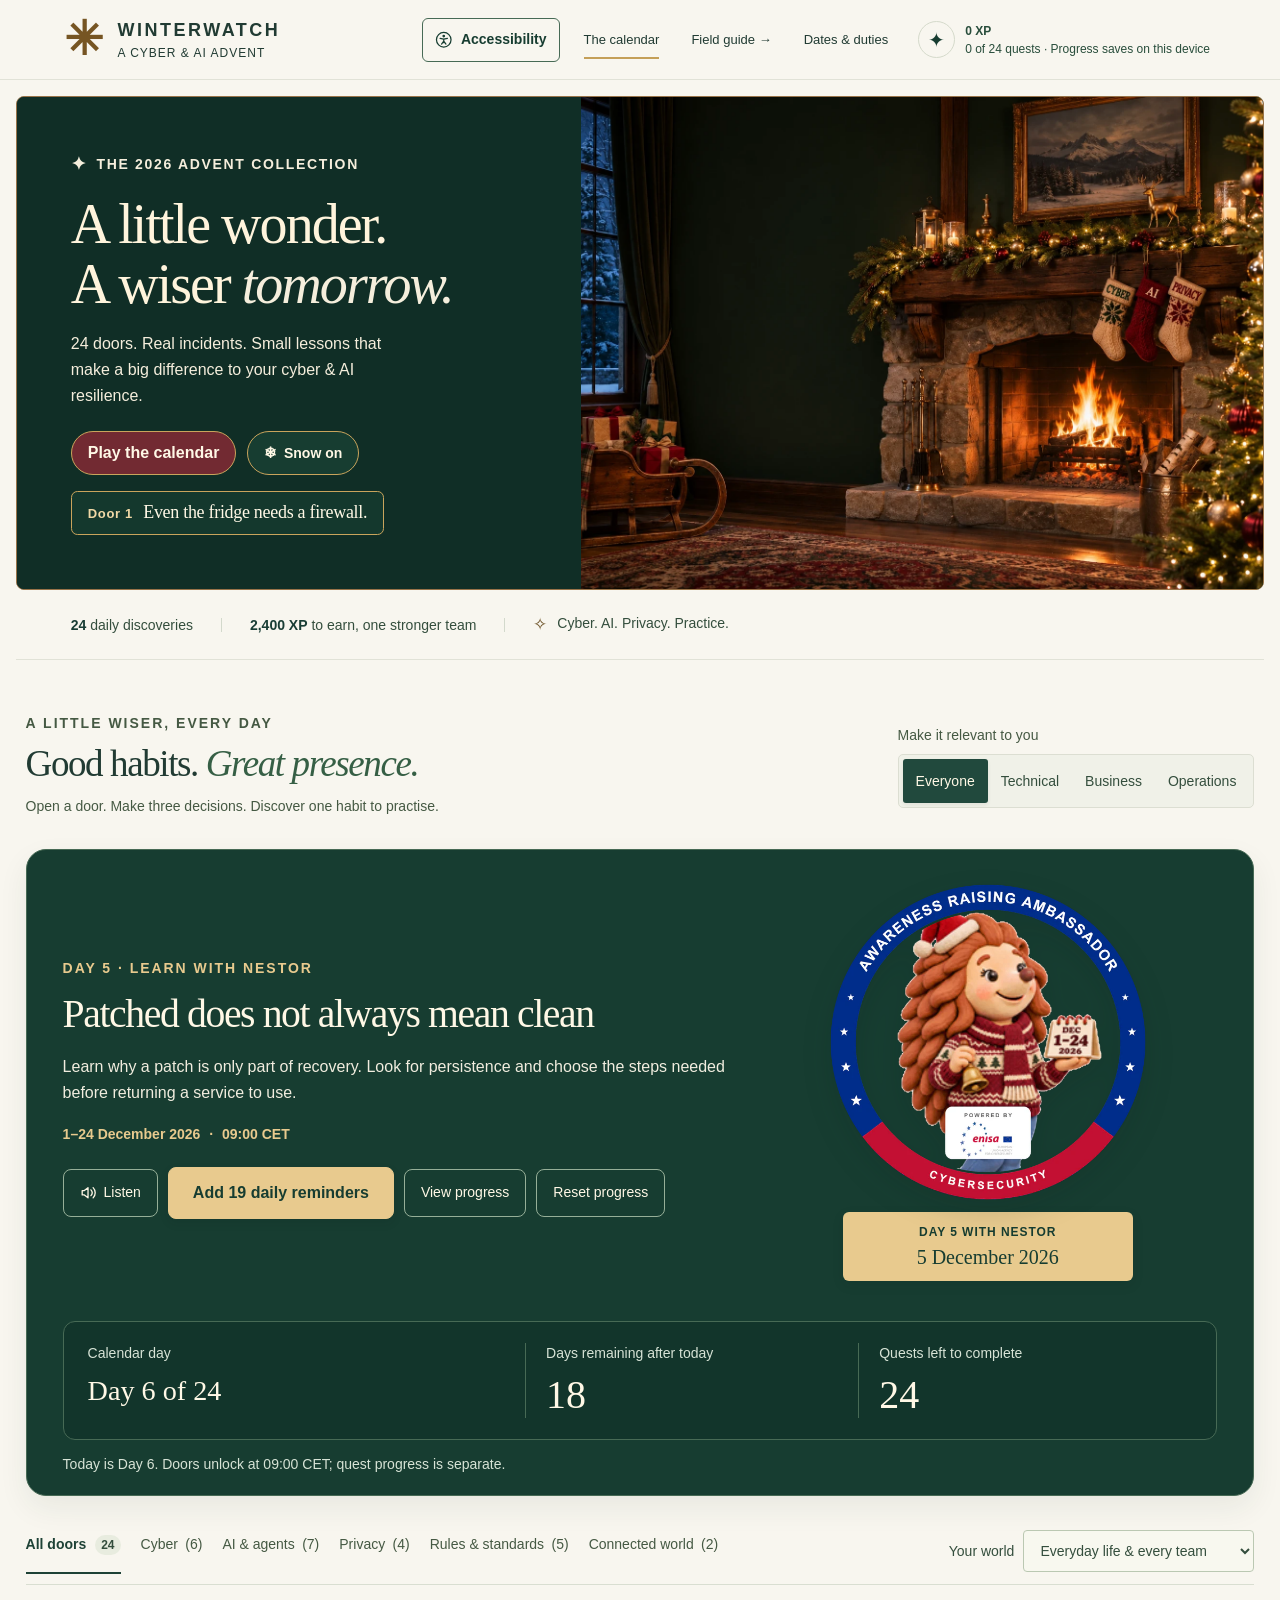
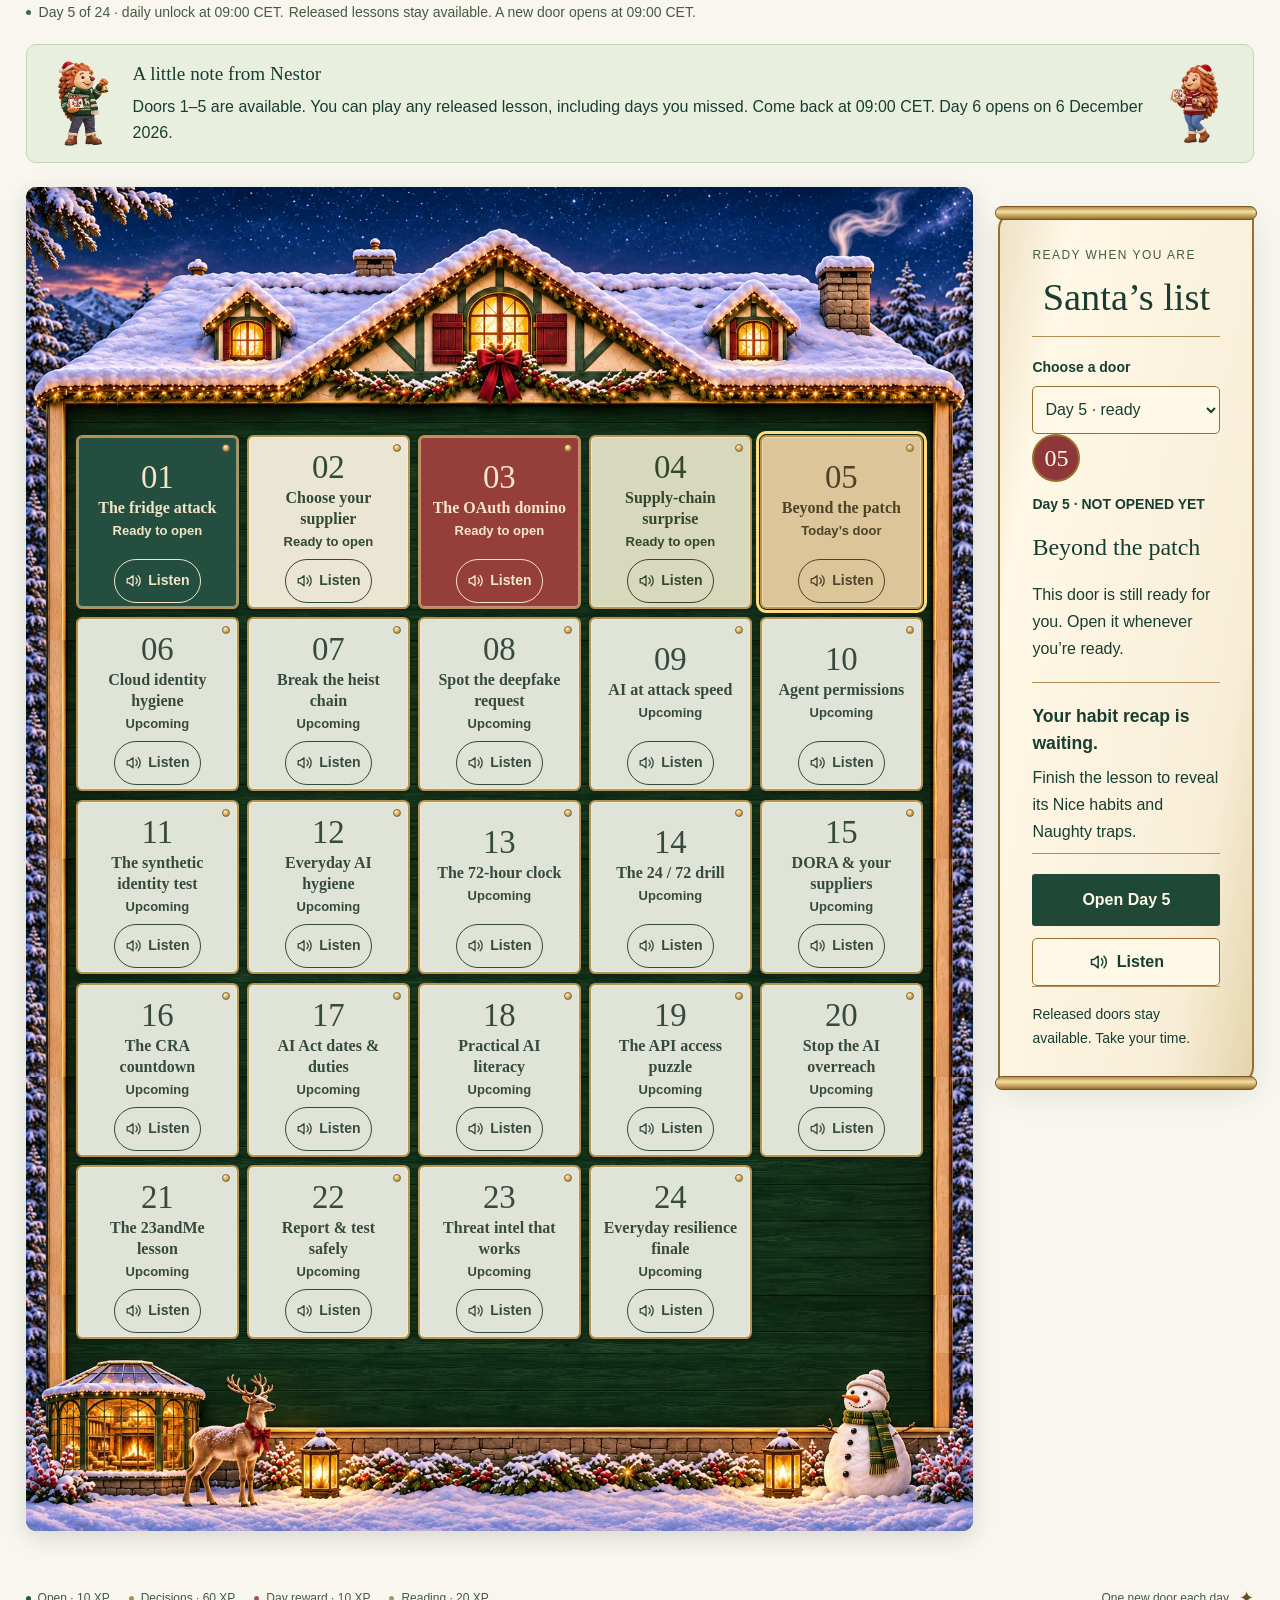
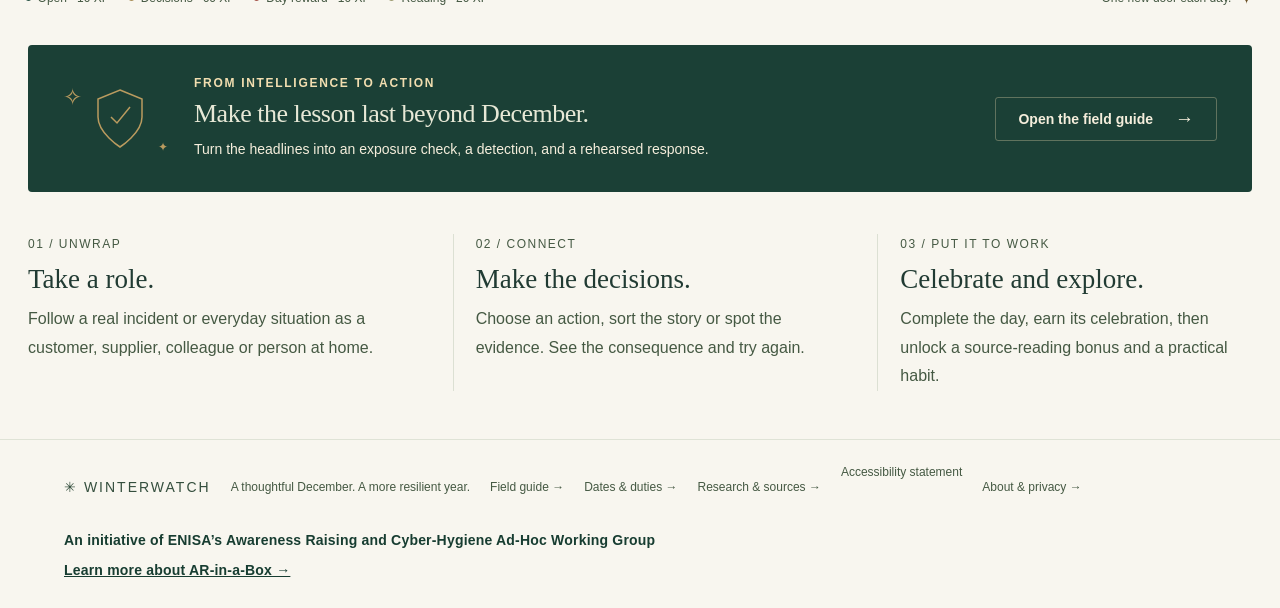
==== commit 59bb8c47: "Update Winterwatch website publication" ====
--- a/index.html
+++ b/index.html
@@ -14,7 +14,7 @@
   <link rel="stylesheet" href="gameplay.css?v=accessibility-20261120">
   <link rel="stylesheet" href="accessibility.css?v=timber-20261120">
   <link rel="stylesheet" href="country-map.css?v=accessibility-20261120">
-  <link rel="stylesheet" href="chalet.css?v=timber-20261120">
+  <link rel="stylesheet" href="chalet.css?v=mobile-ambassador-20261120">
   <link rel="icon" type="image/x-icon" sizes="16x16 24x24 32x32 48x48 64x64" href="assets/nestor-family.ico">
   <link rel="apple-touch-icon" sizes="180x180" href="assets/nestor-family-touch.png">
   <script src="lessons.js?v=final-audit-20261119" defer></script>
@@ -23,7 +23,7 @@
   <script src="learning-content-more.js?v=final-audit-20261119" defer></script>
   <script src="country-guidance.js?v=final-audit-20261119" defer></script>
   <script src="game-engine.js?v=final-audit-20261119" defer></script>
-  <script src="app.js?v=timber-20261120" defer></script>
+  <script src="app.js?v=mobile-ambassador-20261120" defer></script>
   <script src="country-map.js?v=final-audit-20261119" defer></script>
 </head>
 <body>
@@ -36,7 +36,7 @@
 
   <main>
     <section class="hero" aria-labelledby="heroTitle">
-      <div class="hero-image" role="img" aria-label="A glowing lodge fireplace with three Christmas stockings embroidered Cyber, AI and Privacy."></div>
+      <div class="hero-image"><img src="assets/christmas-lodge.webp?v=stockings" width="1536" height="1024" fetchpriority="high" alt="A glowing lodge fireplace with three Christmas stockings embroidered Cyber, AI and Privacy."></div>
       <div class="snow" id="snow" aria-hidden="true"></div>
       <div class="hero-content">
         <div class="eyebrow"><span class="tiny-star" aria-hidden="true">✦</span> The 2026 Advent collection</div>
@@ -59,14 +59,16 @@
       <section class="advent-tracker" aria-labelledby="adventTrackerTitle">
         <div class="advent-banner-main">
           <div class="advent-tracker-heading">
+            <div id="adventWelcomeCopy">
             <p class="advent-kicker" id="adventReminderKicker">A DAILY HELLO FROM NESTOR</p>
             <h3 id="adventTrackerTitle"><span id="adventTitleMain">A little reminder.</span><em id="adventTitleAccent">A wiser December.</em></h3>
             <p class="advent-intro" id="adventReminderBrief">Meet NESTOR in different forms. One guide, one useful habit and ten minutes of festive learning each day.</p>
             <p class="advent-schedule">1–24 December 2026 <span aria-hidden="true">·</span> 09:00 CET</p>
-            <div class="advent-reminders"><div class="advent-reminder-actions"><button class="button button-green" data-download-advent-reminders>Add 24 daily reminders</button><button type="button" class="advent-reset-button" data-progress aria-haspopup="dialog" aria-controls="infoDialog">View progress</button><button type="button" class="advent-reset-button" data-reset-progress aria-haspopup="dialog" aria-controls="infoDialog">Reset progress</button></div></div>
+            </div>
+            <div class="advent-reminders"><div class="advent-reminder-actions"><button type="button" class="advent-reset-button" data-listen-message="advent" aria-label="Listen to the daily welcome" aria-pressed="false"><svg class="control-icon speaker-icon" viewBox="0 0 24 24" fill="none" stroke="currentColor" stroke-width="1.8" stroke-linecap="round" stroke-linejoin="round" aria-hidden="true" focusable="false"><path d="M11 5 6 9H3v6h3l5 4V5Z"/><path d="M15 8a6 6 0 0 1 0 8m3-11a10 10 0 0 1 0 14"/></svg><span>Listen</span></button><button class="button button-green" data-download-advent-reminders>Add 24 daily reminders</button><button type="button" class="advent-reset-button" data-progress aria-haspopup="dialog" aria-controls="infoDialog">View progress</button><button type="button" class="advent-reset-button" data-reset-progress aria-haspopup="dialog" aria-controls="infoDialog">Reset progress</button></div></div>
           </div>
           <figure class="advent-nestor">
-            <div id="nestorIllustration" class="nestor-illustration"><img id="adventHostImage" src="assets/nestor-advent-reminder.webp" alt="NESTOR shown in adult and child forms, in Christmas sweaters and winter boots, holding a calendar marked 1–24 December 2026." width="768" height="512" loading="lazy" decoding="async"></div>
+            <div id="nestorIllustration" class="nestor-illustration"><img id="adventHostImage" src="assets/ambassador-family.webp" alt="NESTOR in adult and child forms on the Awareness Raising Ambassador badge. Cybersecurity. Powered by ENISA." width="600" height="600" loading="lazy" decoding="async"></div>
             <div class="nestor-day-ribbon"><span id="nestorRibbonKicker">ONE NESTOR. MANY FORMS.</span><strong id="nestorRibbonDate">1–24 December 2026</strong></div>
           </figure>
         </div>
@@ -100,7 +102,7 @@
   <dialog id="lessonDialog" class="lesson-dialog" aria-labelledby="lessonTitle"><div id="lessonContent"></div></dialog>
   <dialog id="infoDialog" class="info-dialog" aria-labelledby="infoTitle"><div id="infoContent"></div></dialog>
   <dialog id="doorLockDialog" class="door-lock-dialog" aria-labelledby="doorLockTitle" aria-describedby="doorLockSchedule"><div class="door-lock-banner"><div class="door-lock-avatars" aria-hidden="true"><img src="assets/nestor-red.webp" alt="" width="110" height="138"><img src="assets/nestor-blue.webp" alt="" width="110" height="138"></div><p class="door-lock-kicker">A LITTLE NOTE FROM NESTOR</p><h2 id="doorLockTitle">One new door. One useful habit.</h2><div id="doorLockMessage"><p id="doorLockSchedule"></p></div><p class="listen-status" data-listen-status role="status" aria-live="polite"></p><button type="button" id="doorLockListen" class="door-listen" data-listen="1" aria-pressed="false"><svg class="control-icon speaker-icon" viewBox="0 0 24 24" fill="none" stroke="currentColor" stroke-width="1.8" stroke-linecap="round" stroke-linejoin="round" aria-hidden="true" focusable="false"><path d="M11 5 6 9H3v6h3l5 4V5Z"/><path d="M15 8a6 6 0 0 1 0 8m3-11a10 10 0 0 1 0 14"/></svg><span>Listen</span></button><button type="button" class="button button-green" id="doorLockAcknowledge" data-close-door-lock autofocus>Got it</button></div></dialog>
-  <dialog id="holidayDialog" class="holiday-dialog" aria-labelledby="holidayTitle" aria-describedby="holidayIntro"><button type="button" class="holiday-close" id="holidayClose" data-close-holiday aria-label="Close holiday greeting" autofocus>×</button><img class="holiday-family" src="assets/nestor-family-holidays.webp" alt="NESTOR shown in adult and child forms sharing hot cocoa by a fireplace, with snow outside. One child form has a cocoa moustache; another has a mountain of marshmallows." width="1200" height="800" loading="lazy" decoding="async"><div class="holiday-copy"><p class="holiday-kicker" id="holidayKicker">DAY 24 · A FESTIVE HELLO FROM NESTOR</p><h2 id="holidayTitle">Nestor wishes you a Merry Christmas and happy holidays!</h2><p id="holidayIntro">May your cocoa be hot, your passwords unique and your AI answers checked twice.</p><ul class="holiday-tips"><li><strong>Check it twice.</strong> AI can help with Santa’s list. A human still checks the answers.</li><li><strong>Keep a few secrets.</strong> Private data stays out of prompts. The secret cocoa recipe stays in the kitchen.</li><li><strong>Wrap up your accounts.</strong> Use passkeys where available, or unique passwords and MFA. A red suit alone is not proof of identity.</li></ul><p class="holiday-signoff">Share the joy. Verify the surprise links. Keep the good habits going all year.</p><button type="button" class="button button-green" id="holidayAcknowledge" data-close-holiday>Back to Day 24</button></div></dialog>
+  <dialog id="holidayDialog" class="holiday-dialog" aria-labelledby="holidayTitle" aria-describedby="holidayIntro"><button type="button" class="holiday-close" id="holidayClose" data-close-holiday aria-label="Close holiday greeting" autofocus>×</button><img class="holiday-family" src="assets/nestor-family-holidays.webp" alt="NESTOR shown in adult and child forms sharing hot cocoa by a fireplace, with snow outside. One child form has a cocoa moustache; another has a mountain of marshmallows." width="1200" height="800" loading="lazy" decoding="async"><div class="holiday-copy"><p class="holiday-kicker" id="holidayKicker">DAY 24 · A FESTIVE HELLO FROM NESTOR</p><h2 id="holidayTitle">Nestor wishes you a Merry Christmas and happy holidays!</h2><p id="holidayIntro">May your cocoa be hot, your passwords unique and your AI answers checked twice.</p><ul class="holiday-tips"><li><strong>Check it twice.</strong> AI can help with Santa’s list. A human still checks the answers.</li><li><strong>Keep a few secrets.</strong> Private data stays out of prompts. The secret cocoa recipe stays in the kitchen.</li><li><strong>Wrap up your accounts.</strong> Use passkeys where available, or unique passwords and MFA. A red suit alone is not proof of identity.</li></ul><p class="holiday-signoff">Share the joy. Verify the surprise links. Keep the good habits going all year.</p><p class="listen-status" data-listen-status role="status" aria-live="polite"></p><button type="button" class="message-listen" data-listen-message="holiday" aria-label="Listen to the holiday message" aria-pressed="false"><svg class="control-icon speaker-icon" viewBox="0 0 24 24" fill="none" stroke="currentColor" stroke-width="1.8" stroke-linecap="round" stroke-linejoin="round" aria-hidden="true" focusable="false"><path d="M11 5 6 9H3v6h3l5 4V5Z"/><path d="M15 8a6 6 0 0 1 0 8m3-11a10 10 0 0 1 0 14"/></svg><span>Listen</span></button><button type="button" class="button button-green" id="holidayAcknowledge" data-close-holiday>Back to Day 24</button></div></dialog>
   <dialog id="accessibilityDialog" class="accessibility-dialog" aria-labelledby="accessibilityTitle" aria-describedby="accessibilityHelp">
     <div class="accessibility-heading"><h2 id="accessibilityTitle">Make yourself comfortable</h2><button type="button" id="accessibilityClose" data-close-accessibility aria-label="Close accessibility settings">×</button></div>
     <p id="accessibilityHelp">Choose what helps you read and play. These choices last for this tab.</p>
@@ -111,7 +113,7 @@
     <p><a href="accessibility.html">Read the accessibility statement and report a barrier</a>.</p><p>Use Listen on a door or inside a lesson to hear it read aloud. Press again to stop. An English offline voice must be available on your device.</p>
     <p id="accessibilityStatus" role="status" aria-live="polite"></p><div class="accessibility-actions"><button type="button" class="button button-soft" data-reset-accessibility>Reset accessibility</button><button type="button" class="button button-green" data-close-accessibility>Done</button></div>
   </dialog>
-  <dialog id="welcomeDialog" class="holiday-dialog welcome-dialog" aria-labelledby="welcomeTitle" aria-describedby="welcomeIntro"><button type="button" class="holiday-close" id="welcomeClose" data-close-welcome aria-label="Close welcome message" autofocus>×</button><img class="welcome-family" src="assets/nestor-advent-reminder.webp" alt="NESTOR shown in adult and child forms, welcoming you to the Advent calendar." width="768" height="512" loading="lazy" decoding="async"><div class="holiday-copy"><p class="holiday-kicker">DAY 1 · YOUR WINTERWATCH ADVENTURE STARTS HERE</p><h2 id="welcomeTitle">Welcome to Winterwatch: a Cyber and AI Advent Calendar!</h2><p id="welcomeIntro">I’m <strong>Next-gen Ethical Safeguards Training for Organizational Resilience in Artificial Intelligence</strong>, but you can call me <strong>NESTOR</strong> <span role="img" aria-label="wink">😉</span>.</p><p>I can appear as an adult or a child, but I’m always the same NESTOR. I’m here to help you build safer cyber, AI and privacy habits at home and at work.</p><ul class="holiday-tips"><li><strong>Play today’s door.</strong> Each new door opens at 09:00 CET.</li><li><strong>Try three decisions.</strong> Read the feedback, explore the case file and earn a source-reading bonus.</li><li><strong>Keep your place.</strong> Every released lesson stays available. Miss a day? Play it whenever you’re ready.</li></ul><p class="welcome-signoff">Stay curious, enjoy the challenge and have fun with me!</p><button type="button" class="button button-green" data-welcome-start>Let’s open Day 1</button></div></dialog>
+  <dialog id="welcomeDialog" class="holiday-dialog welcome-dialog" aria-labelledby="welcomeTitle" aria-describedby="welcomeIntro"><button type="button" class="holiday-close" id="welcomeClose" data-close-welcome aria-label="Close welcome message" autofocus>×</button><img class="welcome-family" src="assets/ambassador-family.webp" alt="NESTOR in adult and child forms on the Awareness Raising Ambassador badge. Cybersecurity. Powered by ENISA." width="600" height="600" loading="lazy" decoding="async"><div class="holiday-copy"><p class="holiday-kicker">DAY 1 · YOUR WINTERWATCH ADVENTURE STARTS HERE</p><h2 id="welcomeTitle">Welcome to Winterwatch: a Cyber and AI Advent Calendar!</h2><p id="welcomeIntro">I’m <strong>Next-gen Ethical Safeguards Training for Organizational Resilience in Artificial Intelligence</strong>, but you can call me <strong>NESTOR</strong> <span role="img" aria-label="wink">😉</span>.</p><p>I can appear as an adult or a child, but I’m always the same NESTOR. I’m here to help you build safer cyber, AI and privacy habits at home and at work.</p><ul class="holiday-tips"><li><strong>Play today’s door.</strong> Each new door opens at 09:00 CET.</li><li><strong>Try three decisions.</strong> Read the feedback, explore the case file and earn a source-reading bonus.</li><li><strong>Keep your place.</strong> Every released lesson stays available. Miss a day? Play it whenever you’re ready.</li></ul><p class="welcome-signoff">Stay curious, enjoy the challenge and have fun with me!</p><p class="listen-status" data-listen-status role="status" aria-live="polite"></p><button type="button" class="message-listen" data-listen-message="welcome" aria-label="Listen to the welcome message" aria-pressed="false"><svg class="control-icon speaker-icon" viewBox="0 0 24 24" fill="none" stroke="currentColor" stroke-width="1.8" stroke-linecap="round" stroke-linejoin="round" aria-hidden="true" focusable="false"><path d="M11 5 6 9H3v6h3l5 4V5Z"/><path d="M15 8a6 6 0 0 1 0 8m3-11a10 10 0 0 1 0 14"/></svg><span>Listen</span></button><button type="button" class="button button-green" data-welcome-start>Let’s open Day 1</button></div></dialog>
   <div id="toast" role="status" aria-live="polite"></div>
   <div id="announcer" class="sr-only" aria-live="polite"></div>
 </body>
--- a/chalet.css
+++ b/chalet.css
@@ -4,11 +4,15 @@
 .statement-page{max-width:74rem;margin:auto;padding:1.5rem clamp(1rem,5vw,3rem);font:1rem/1.75 var(--sans);overflow-wrap:anywhere}.statement-page :is(h1,h2){font-family:var(--serif);font-weight:400;line-height:1.3;color:#173d31}.statement-page h1{font-size:clamp(2rem,6vw,3rem);letter-spacing:normal}.statement-page h2{font-size:1.65rem;margin-top:2rem}.statement-page a{color:#173d31;text-decoration:underline}.statement-page .statement-status{padding:1rem;border-left:4px solid #96712d;background:#e9efdf}.statement-page li{margin:.65rem 0}.statement-page header{display:flex;align-items:center;justify-content:space-between;flex-wrap:wrap;gap:1rem;border-bottom:1px solid #96712d;padding-bottom:1rem}.statement-page footer{display:block;padding:1.5rem 0;margin-top:2rem;border-top:1px solid #96712d;color:#173d31;font-size:1rem}.statement-page footer p{margin:.5rem 0}.statement-page :focus-visible{outline:3px solid #765119;outline-offset:4px}
 
 /* Both the fireplace and the copy belong to one frame at every reading size. */
+main {
+  --lodge-width: min(110rem, calc(100% - 2rem));
+  --lodge-inset: clamp(1.35rem, 4.2vw, 4.75rem);
+}
 body .hero {
   display: grid;
   grid-template-columns: minmax(0, .95fr) minmax(0, 1.15fr);
   grid-template-areas: "copy hearth";
-  width: min(110rem, calc(100% - 2rem));
+  width: var(--lodge-width);
   margin: 1rem auto 0;
   height: auto;
   min-height: 0;
@@ -22,7 +26,16 @@
   inset: auto;
   grid-area: hearth;
   min-width: 0;
-  background: #163329 url("assets/christmas-lodge.webp?v=stockings") 88% 56% / cover no-repeat;
+  background: #163329;
+}
+.hero .hero-image img {
+  position: absolute;
+  inset: 0;
+  display: block;
+  width: 100%;
+  height: 100%;
+  object-fit: cover;
+  object-position: 88% 56%;
 }
 body .hero .hero-content {
   grid-area: copy;
@@ -30,7 +43,7 @@
   min-width: 0;
   width: 100%;
   max-width: none;
-  padding: clamp(1.35rem, 4.2vw, 4.75rem);
+  padding: var(--lodge-inset);
   background: #102e26;
   overflow-wrap: anywhere;
 }
@@ -94,32 +107,59 @@
   letter-spacing: .05em;
   color: #f0d8a6;
 }
-@media (max-width: 44em) {
+body .intro-strip {
+  width: var(--lodge-width);
+  margin-inline: auto;
+  padding-inline: calc(var(--lodge-inset) + 1px);
+  justify-content: flex-start;
+}
+@media (max-width: 48em) {
+  main {
+    --lodge-width: calc(100% - 1rem);
+    --lodge-inset: clamp(1rem, 5vw, 2rem);
+  }
   body .hero {
-    width: calc(100% - 1rem);
-    grid-template-columns: minmax(0, .85fr) minmax(0, 1.15fr);
-    grid-template-areas: "eyebrow hearth" "intro intro";
-  }
-  body .hero .hero-content { display: contents; }
-  .hero .hero-content > .eyebrow {
-    grid-area: eyebrow;
-    align-self: center;
-    margin: 0;
-    padding: .8rem;
-  }
-  .hero .hero-image {
-    min-height: clamp(6.2rem, 27vw, 11rem);
-    border-bottom-left-radius: .7rem;
-    background-position: 92% 58%;
-  }
-  .hero .hero-copy {
-    grid-area: intro;
-    z-index: 2;
-    min-width: 0;
-    padding: 1rem clamp(.9rem, 5vw, 2rem) 1.4rem;
-    overflow-wrap: anywhere;
+    grid-template-columns: minmax(0, 1fr);
+    grid-template-areas: "hearth" "copy";
+  }
+  .hero .hero-image img {
+    position: static;
+    height: auto;
+    object-fit: contain;
   }
   .hero .hero-copy h1 { font-size: 2.5rem; }
+  body .intro-strip { justify-content: center; }
+}
+@media (max-width: 21em) {
+  .hero .hero-copy h1 { font-size: 2rem; }
+}
+@media (max-width: 26em) {
+  body.easier-reading .hero .hero-copy h1 { font-size: 1.875rem; }
+}
+@media (min-width: 48.01em) and (max-width: 60em) and (max-height: 32em) {
+  .hero .hero-image { align-self: center; }
+  .hero .hero-image img { position: static; height: auto; object-fit: contain; }
+}
+.nestor-illustration #adventHostImage {
+  width: auto;
+  height: 100%;
+  max-width: 100%;
+  object-fit: contain;
+}
+.advent-reminder-actions .advent-reset-button[data-listen-message], .holiday-copy .message-listen {
+  display: inline-flex;
+  align-items: center;
+  justify-content: center;
+  gap: .4rem;
+}
+.holiday-copy .message-listen {
+  margin: .4rem .45rem .4rem 0;
+  padding: .5rem .9rem;
+  min-height: 44px;
+  border: 1px solid currentColor;
+  border-radius: .4rem;
+  background: transparent;
+  color: #173d31;
 }
 
 /* Only the timber repeats. The roof and garden keep their own proportions. */
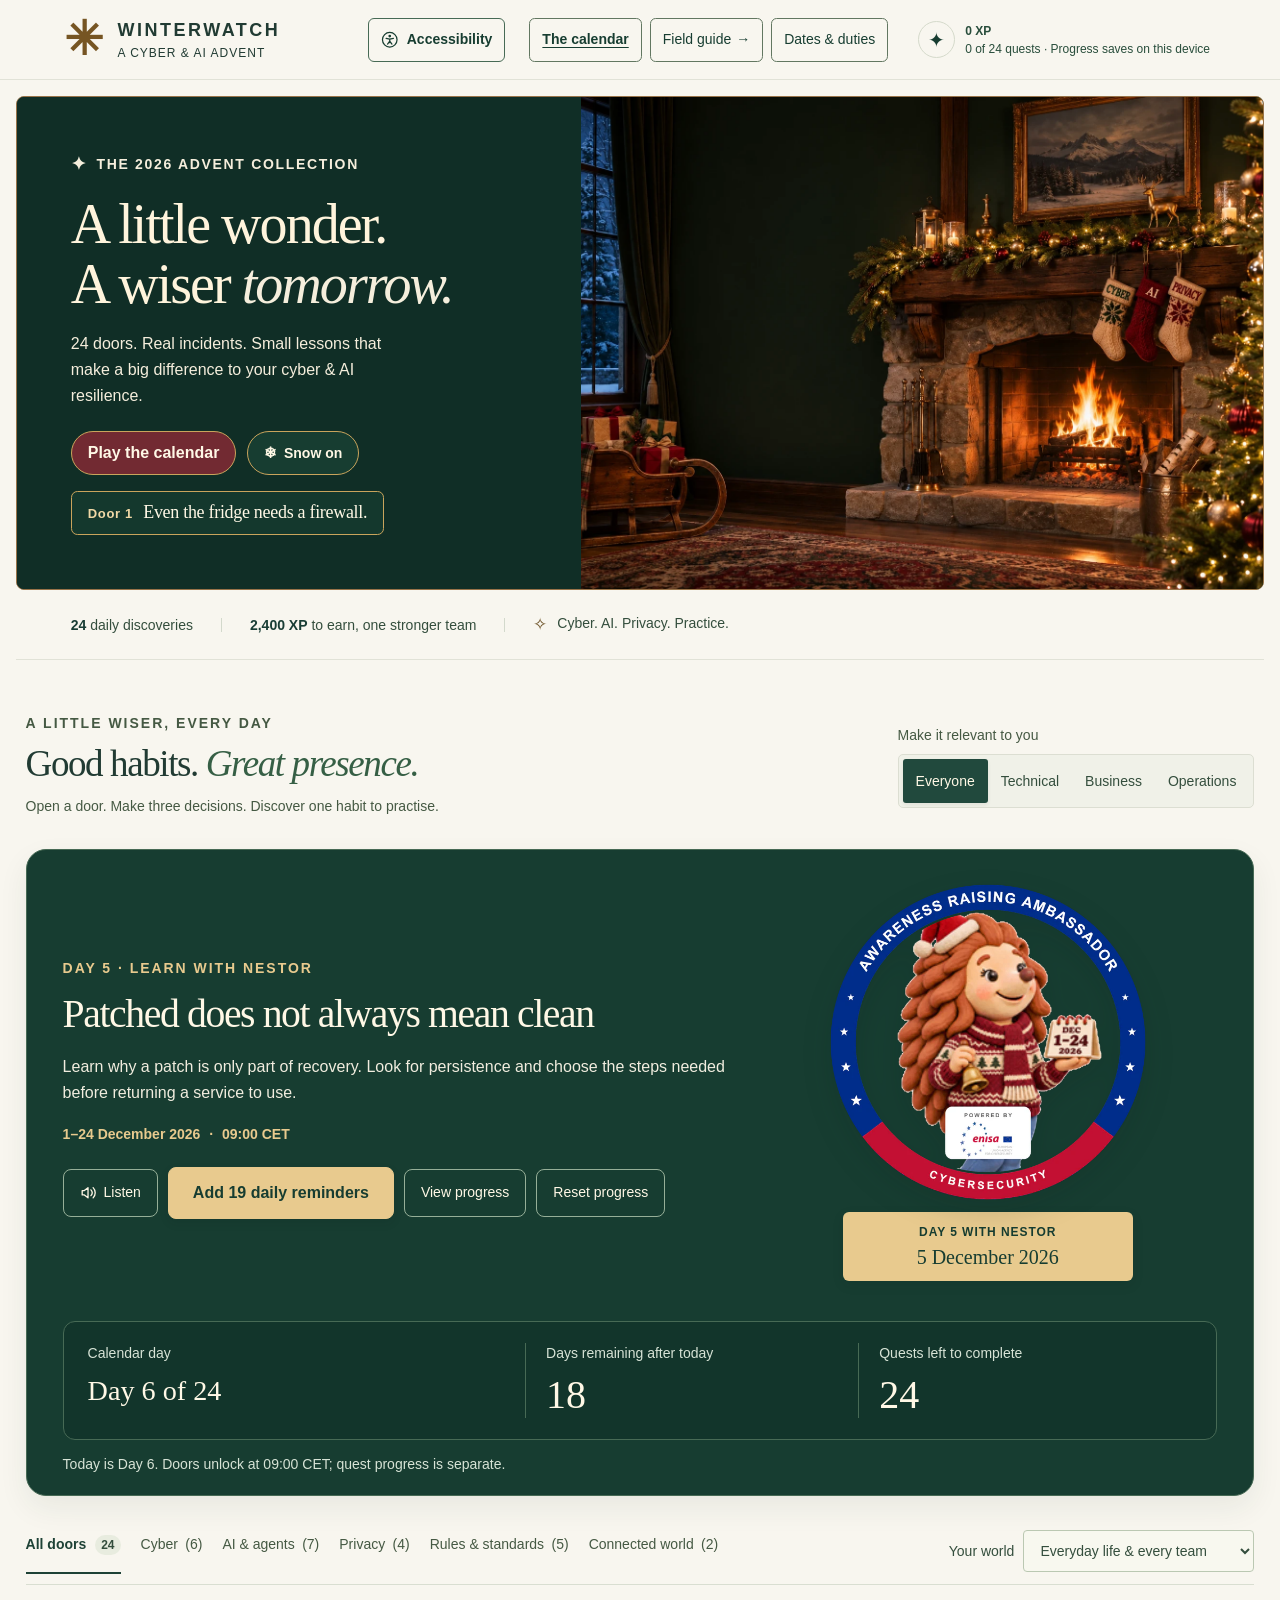
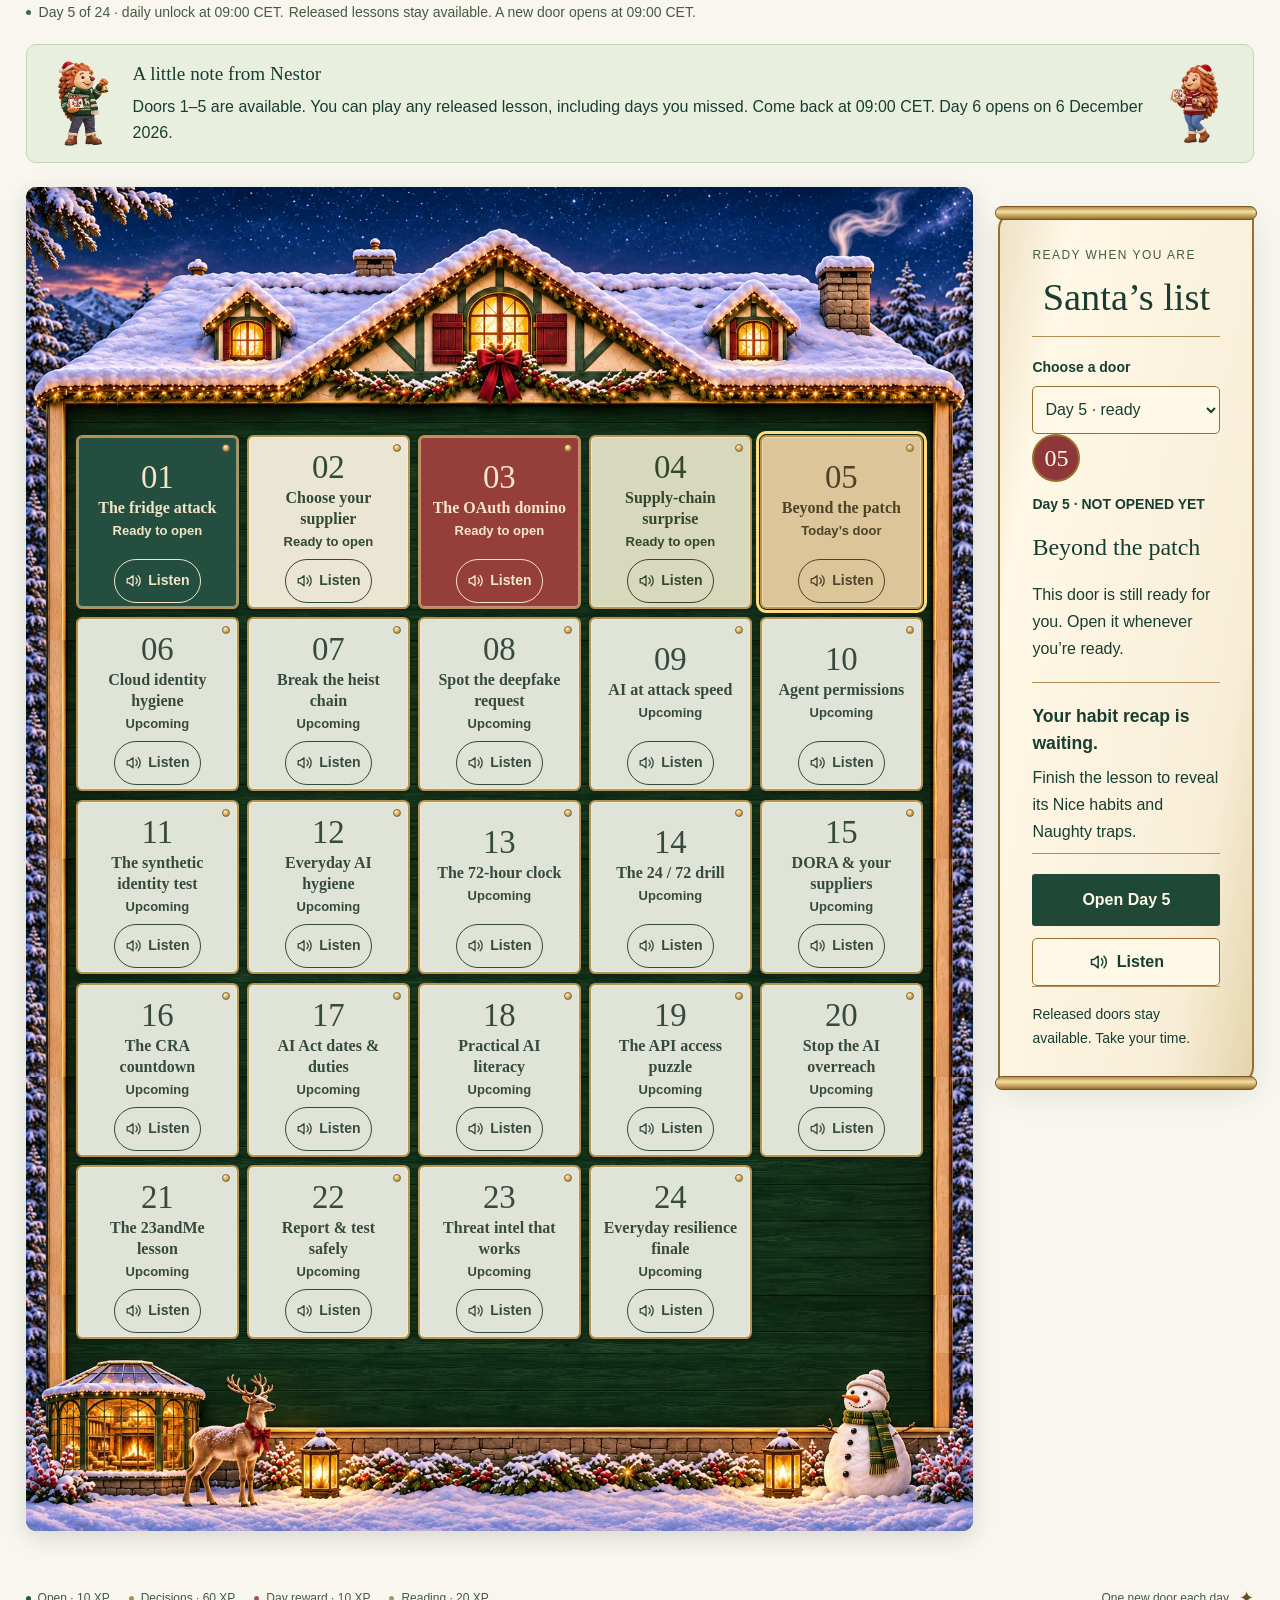
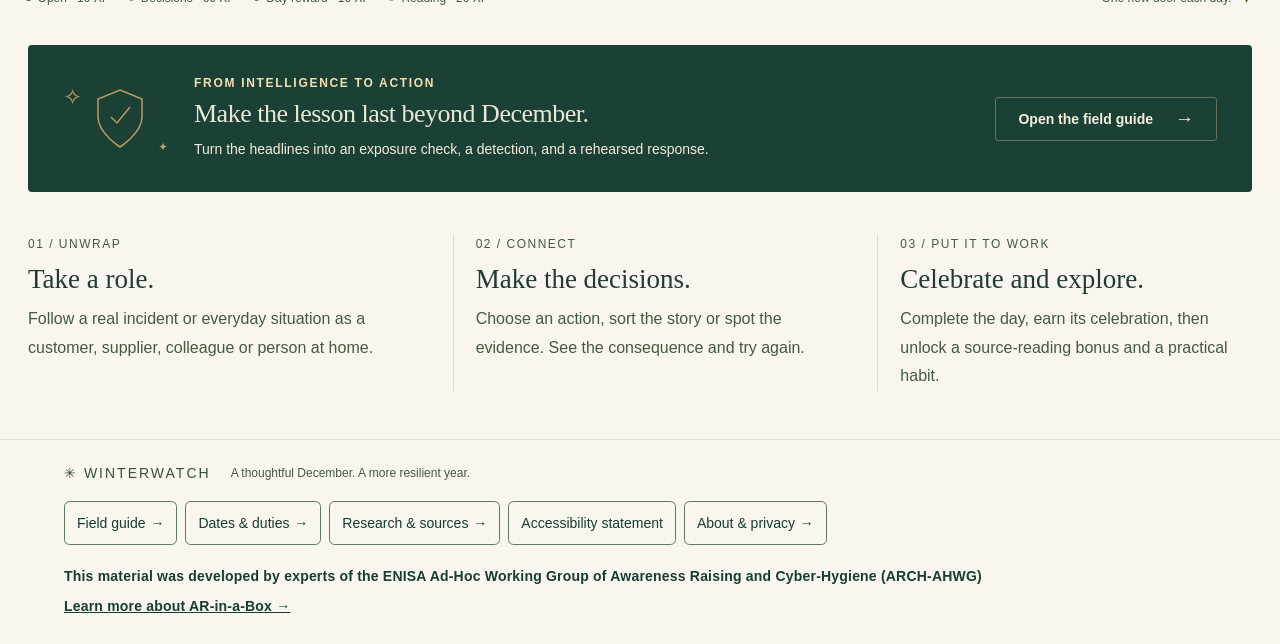
==== commit f4334740: "Update Winterwatch website publication" ====
--- a/index.html
+++ b/index.html
@@ -12,7 +12,7 @@
   <title>Winterwatch: A Cyber &amp; AI Advent</title>
   <link rel="stylesheet" href="styles.css?v=accessibility-20261120">
   <link rel="stylesheet" href="gameplay.css?v=accessibility-20261120">
-  <link rel="stylesheet" href="accessibility.css?v=timber-20261120">
+  <link rel="stylesheet" href="accessibility.css?v=nav-credit-20261120">
   <link rel="stylesheet" href="country-map.css?v=accessibility-20261120">
   <link rel="stylesheet" href="chalet.css?v=mobile-ambassador-20261120">
   <link rel="icon" type="image/x-icon" sizes="16x16 24x24 32x32 48x48 64x64" href="assets/nestor-family.ico">
@@ -23,14 +23,23 @@
   <script src="learning-content-more.js?v=final-audit-20261119" defer></script>
   <script src="country-guidance.js?v=final-audit-20261119" defer></script>
   <script src="game-engine.js?v=final-audit-20261119" defer></script>
-  <script src="app.js?v=mobile-ambassador-20261120" defer></script>
+  <script src="app.js?v=nav-credit-20261120" defer></script>
   <script src="country-map.js?v=final-audit-20261119" defer></script>
 </head>
 <body>
   <a class="skip-link" href="#calendarTitle">Skip to calendar</a>
   <header class="site-header">
     <a href="#" class="brand" aria-label="Winterwatch home"><span class="brand-symbol" aria-hidden="true">✳</span><span>WINTERWATCH<small>A CYBER & AI ADVENT</small></span></a>
-    <button type="button" class="accessibility-button" data-accessibility aria-haspopup="dialog" aria-controls="accessibilityDialog" aria-label="Accessibility" title="Accessibility"><svg class="control-icon accessibility-icon" viewBox="0 0 24 24" fill="none" stroke="currentColor" stroke-width="1.7" stroke-linecap="round" stroke-linejoin="round" aria-hidden="true" focusable="false"><circle cx="12" cy="12" r="10"/><circle cx="12" cy="7" r="1" fill="currentColor"/><path d="m7 10 5 1 5-1m-5 1v5m0-2-3 4m3-4 3 4"/></svg><span class="accessibility-label">Accessibility</span></button><button class="menu-toggle" id="menuToggle" aria-controls="mainNav" aria-expanded="false">Menu</button><nav id="mainNav" aria-label="Main navigation"><a class="nav-active" href="#calendar">The calendar</a><button class="text-button" data-guide>Field guide <span aria-hidden="true">→</span></button><button class="text-button" data-dates>Dates & duties</button></nav>
+    <button type="button" class="accessibility-button" data-accessibility aria-haspopup="dialog" aria-controls="accessibilityDialog" aria-label="Accessibility" title="Accessibility"><svg class="control-icon accessibility-icon" viewBox="0 0 24 24" fill="none" stroke="currentColor" stroke-width="1.7" stroke-linecap="round" stroke-linejoin="round" aria-hidden="true" focusable="false"><circle cx="12" cy="12" r="10"/><circle cx="12" cy="7" r="1" fill="currentColor"/><path d="m7 10 5 1 5-1m-5 1v5m0-2-3 4m3-4 3 4"/></svg><span class="accessibility-label">Accessibility</span></button>
+    <button type="button" class="menu-toggle" id="menuToggle" aria-controls="mainNav" aria-expanded="false">
+      <svg class="menu-icon" width="22" height="22" viewBox="0 0 24 24" fill="none" stroke="currentColor" stroke-width="2" stroke-linecap="round" aria-hidden="true" focusable="false"><path d="M3 6h18M3 12h18M3 18h18"/></svg>
+      <span>Menu</span>
+    </button>
+    <nav id="mainNav" aria-label="Main navigation">
+      <a class="nav-active" href="#calendar" aria-current="page">The calendar</a>
+      <button type="button" class="text-button" data-guide>Field guide <span aria-hidden="true">→</span></button>
+      <button type="button" class="text-button" data-dates>Dates &amp; duties</button>
+    </nav>
     <button class="progress-button" id="progressButton" aria-label="View your learning progress" aria-haspopup="dialog" aria-controls="infoDialog"><span class="progress-ring" id="progressRing">✦</span><span><b id="navCount">0 of 24</b><small>Progress saves on this device</small></span></button>
   </header>
 
@@ -97,7 +106,18 @@
     <section class="field-banner" aria-labelledby="fieldTitle"><div class="banner-art" aria-hidden="true"><span>✧</span><svg width="64" height="70" viewBox="0 0 64 70" fill="none" stroke="currentColor" stroke-width="1.5"><path d="M32 6 54 15v18c0 16-22 30-22 30S10 49 10 33V15L32 6Z"/><path d="m23 33 6 6 13-16"/></svg><span>✦</span></div><div><div class="eyebrow">FROM INTELLIGENCE TO ACTION</div><h2 id="fieldTitle">Make the lesson last beyond December.</h2><p>Turn the headlines into an exposure check, a detection, and a rehearsed response.</p></div><button class="button button-outline" data-guide>Open the field guide <span aria-hidden="true">→</span></button></section>
     <section class="how-it-works" aria-label="How to use the calendar"><article><span>01 / UNWRAP</span><h3>Take a role.</h3><p>Follow a real incident or everyday situation as a customer, supplier, colleague or person at home.</p></article><article><span>02 / CONNECT</span><h3>Make the decisions.</h3><p>Choose an action, sort the story or spot the evidence. See the consequence and try again.</p></article><article><span>03 / PUT IT TO WORK</span><h3>Celebrate and explore.</h3><p>Complete the day, earn its celebration, then unlock a source-reading bonus and a practical habit.</p></article></section>
   </main>
-  <footer><a href="#" class="footer-brand">✳ WINTERWATCH</a><p>A thoughtful December. A more resilient year.</p><button class="text-button" data-guide>Field guide →</button><button class="text-button" data-dates>Dates &amp; duties →</button><button class="text-button" data-sources>Research &amp; sources →</button><a class="text-button" href="accessibility.html">Accessibility statement</a><button class="text-button" data-about>About &amp; privacy →</button><div class="publisher-mark arch-credit"><strong>An initiative of ENISA’s Awareness Raising and Cyber-Hygiene Ad-Hoc Working Group</strong><a href="https://www.enisa.europa.eu/topics/awareness-and-cyber-hygiene/ar-in-a-box" target="_blank" rel="noopener noreferrer">Learn more about AR-in-a-Box →</a></div></footer>
+  <footer>
+    <a href="#" class="footer-brand">✳ WINTERWATCH</a>
+    <p>A thoughtful December. A more resilient year.</p>
+    <nav class="footer-nav" aria-label="Footer navigation">
+      <button type="button" class="text-button" data-guide>Field guide <span aria-hidden="true">→</span></button>
+      <button type="button" class="text-button" data-dates>Dates &amp; duties <span aria-hidden="true">→</span></button>
+      <button type="button" class="text-button" data-sources>Research &amp; sources <span aria-hidden="true">→</span></button>
+      <a class="text-button" href="accessibility.html">Accessibility statement</a>
+      <button type="button" class="text-button" data-about>About &amp; privacy <span aria-hidden="true">→</span></button>
+    </nav>
+    <div class="publisher-mark arch-credit"><strong>This material was developed by experts of the ENISA Ad-Hoc Working Group of Awareness Raising and Cyber-Hygiene (ARCH-AHWG)</strong><a href="https://www.enisa.europa.eu/topics/awareness-and-cyber-hygiene/ar-in-a-box" target="_blank" rel="noopener noreferrer">Learn more about AR-in-a-Box →</a></div>
+  </footer>
 
   <dialog id="lessonDialog" class="lesson-dialog" aria-labelledby="lessonTitle"><div id="lessonContent"></div></dialog>
   <dialog id="infoDialog" class="info-dialog" aria-labelledby="infoTitle"><div id="infoContent"></div></dialog>
--- a/accessibility.css
+++ b/accessibility.css
@@ -129,3 +129,71 @@
 /* Topic totals and the waiting message remain readable with enlarged text. */
 .category-tabs button:not([data-category=all]) [data-category-count]{display:inline;min-width:0;width:auto;height:auto;padding:0;margin-left:.25em;border:0;border-radius:0;background:transparent;color:inherit;font:inherit}
 .door-lock-banner #doorLockMessage p{font-size:1rem;line-height:1.7;margin:0 0 1rem}.locked-countdown{display:flex;flex-direction:column;align-items:center;gap:.5rem;padding:1rem;margin:1rem 0;border:1px solid #9ca895;border-radius:10px;background:#e9efdf;color:#173d31}.locked-countdown>span{font-weight:600;line-height:1.6}.locked-countdown strong{display:block;font:600 clamp(1.2rem,3vw,1.65rem)/1.5 var(--sans);font-variant-numeric:tabular-nums;max-width:100%;overflow-wrap:anywhere}
+
+/* Header and footer destinations share the same hit area as the adjacent controls. */
+#mainNav, .footer-nav {
+  gap: .5rem;
+}
+.footer-nav {
+  display: flex;
+  flex-wrap: wrap;
+  align-items: stretch;
+  max-width: 100%;
+}
+#mainNav > :is(a, button),
+.footer-nav > :is(a, button),
+.statement-page a.calendar-return {
+  display: inline-flex;
+  justify-content: center;
+  align-items: center;
+  gap: .35em;
+  box-sizing: border-box;
+  max-width: 100%;
+  min-height: 44px;
+  margin: 0;
+  padding: .5rem .75rem;
+  border: 1px solid #627761;
+  border-radius: .35rem;
+  background: transparent;
+  color: #173d31;
+  font: 500 .875rem/1.45 var(--sans);
+  text-align: center;
+  text-decoration: none;
+}
+#mainNav > :hover,
+.footer-nav > :hover,
+.statement-page a.calendar-return:hover {
+  background-color: #e7edde;
+}
+#mainNav [aria-current="page"] {
+  font-weight: 700;
+  text-decoration: underline;
+  text-underline-offset: .22em;
+}
+#mainNav .nav-active::after {
+  content: none;
+}
+.site-header .menu-toggle {
+  gap: .4em;
+}
+.menu-icon {
+  flex: none;
+  width: 1.25em;
+  height: 1.25em;
+}
+body.high-contrast :is(#mainNav, .footer-nav) > :is(a, button) {
+  border: 2px solid #e8ca8e !important;
+}
+.statement-page footer p {
+  display: block;
+}
+@media (max-width: 800px) {
+  .site-header.menu-open #mainNav {
+    gap: .5rem;
+  }
+  #mainNav > :is(a, button) {
+    justify-content: flex-start;
+    min-height: 48px;
+    text-align: start;
+  }
+}
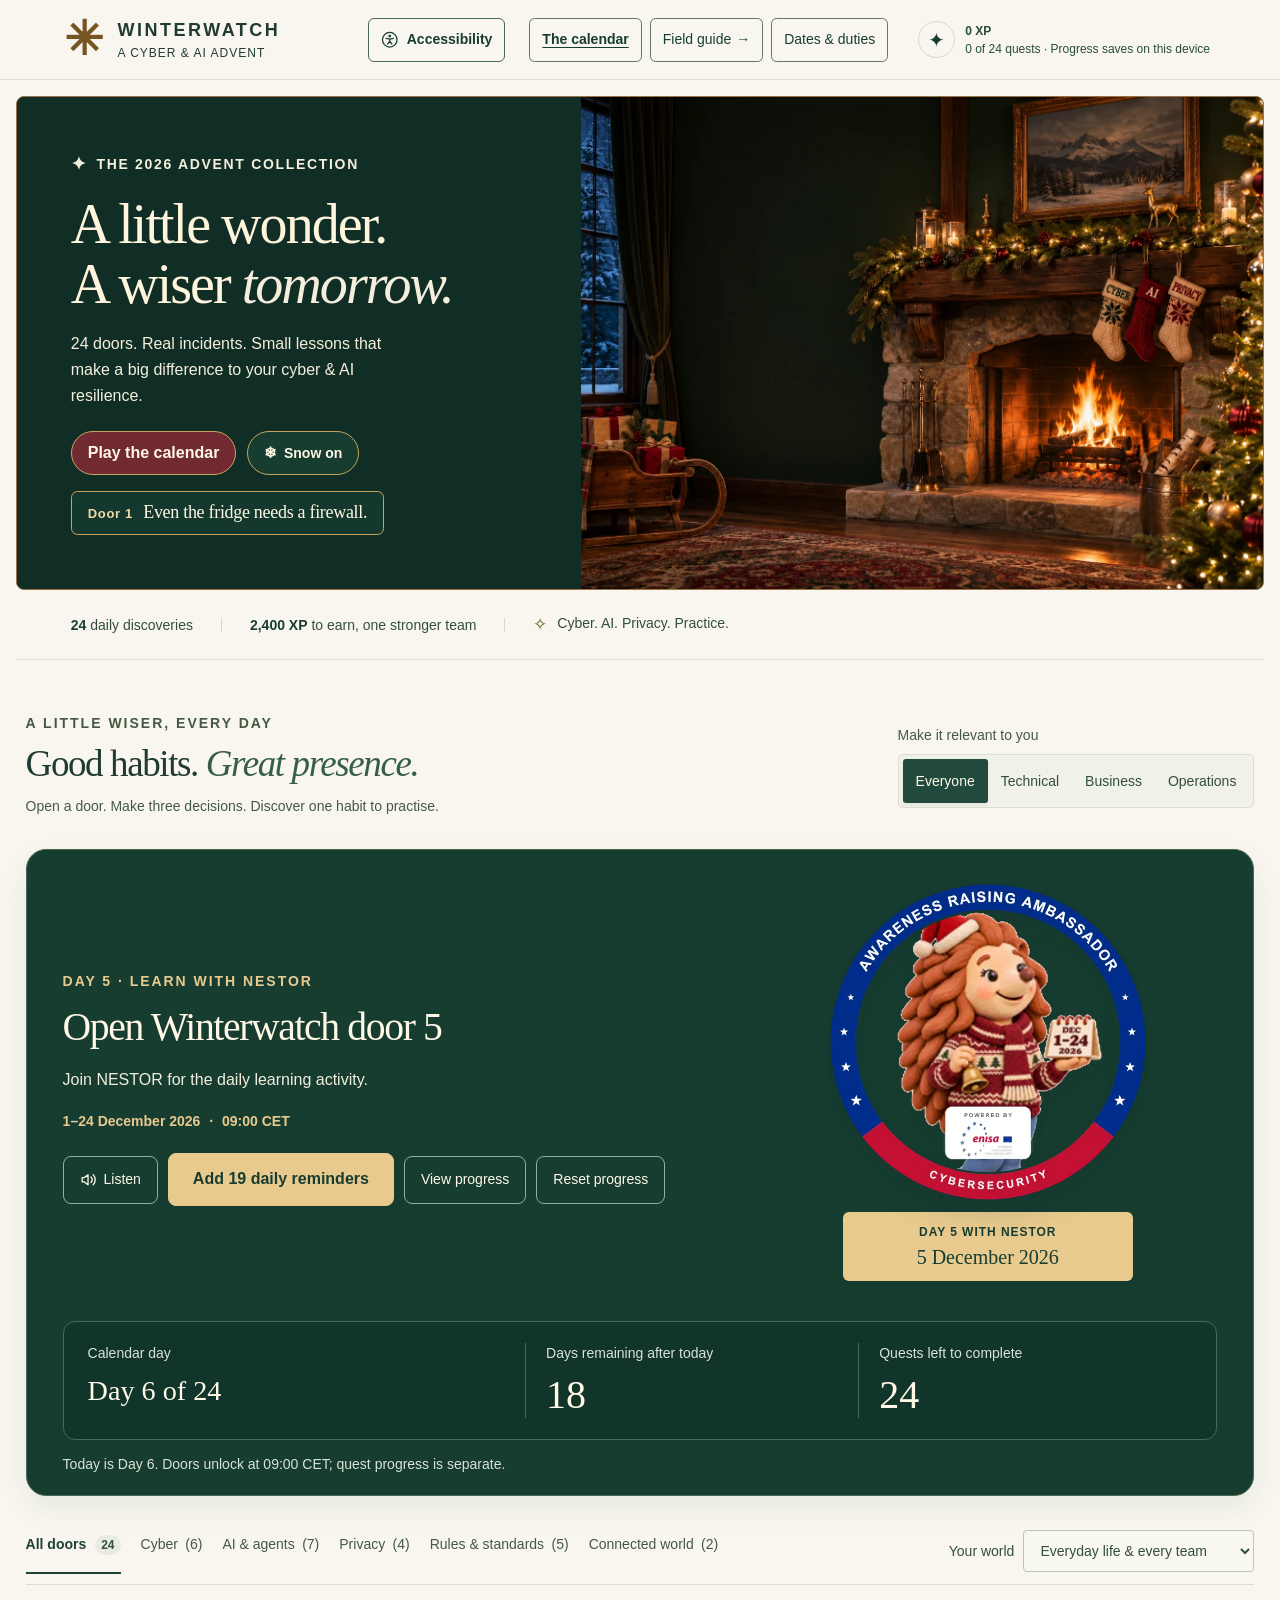
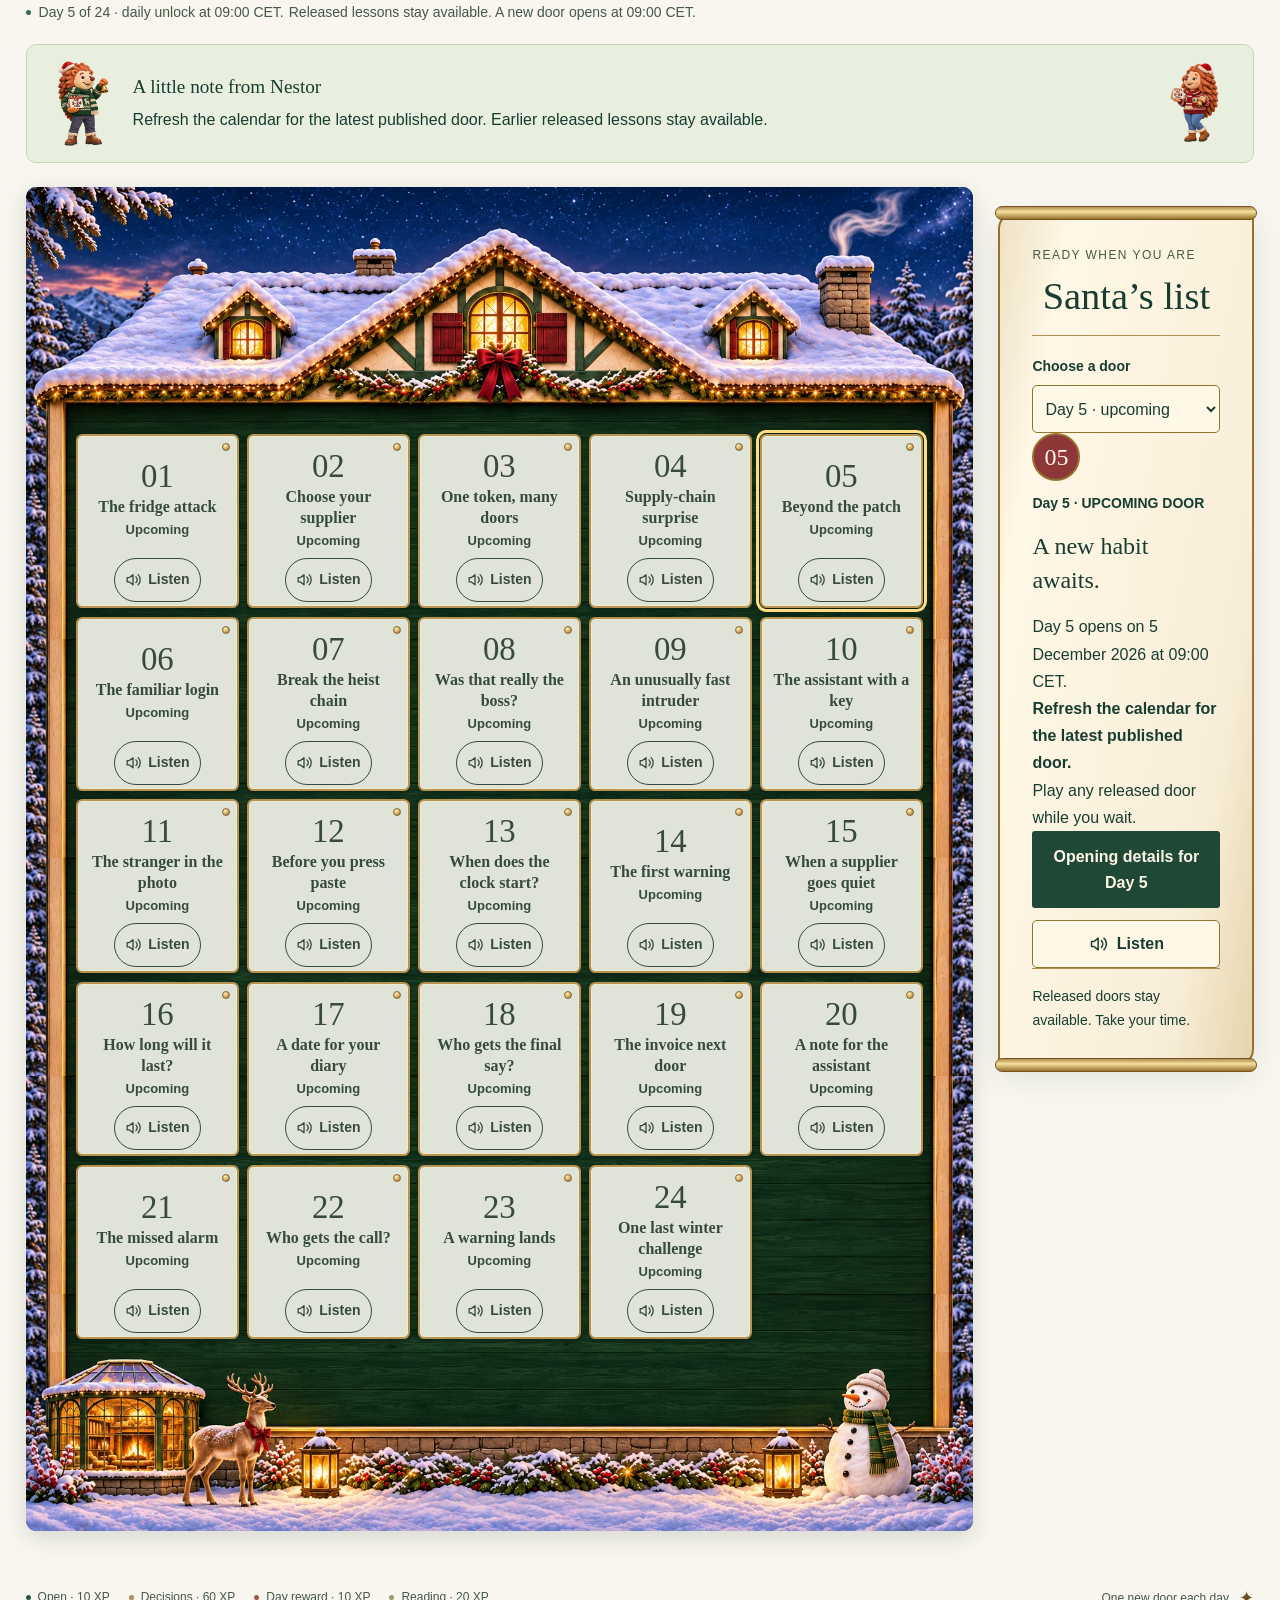
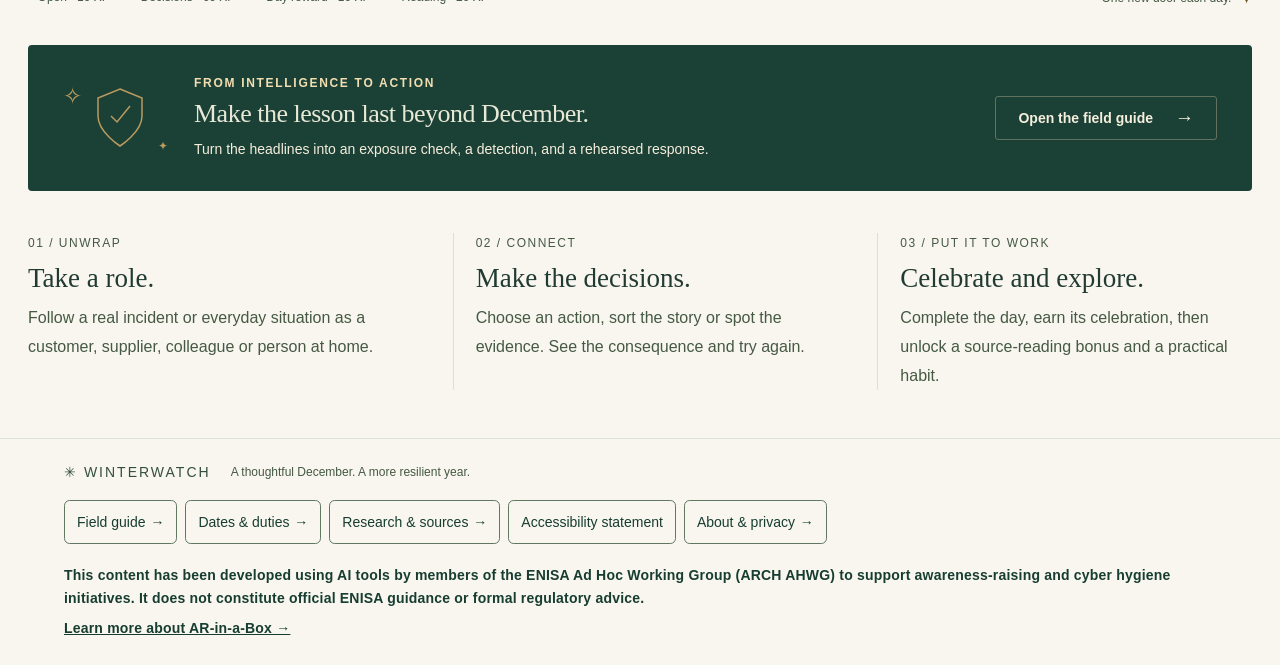
==== commit 11d6c22e: "Publish Winterwatch website" ====
--- a/index.html
+++ b/index.html
@@ -10,21 +10,23 @@
   <meta property="og:title" content="Winterwatch: A Cyber &amp; AI Advent">
   <meta property="og:description" content="24 festive daily quests. Real cyber, AI and privacy lessons for every team.">
   <title>Winterwatch: A Cyber &amp; AI Advent</title>
-  <link rel="stylesheet" href="styles.css?v=accessibility-20261120">
-  <link rel="stylesheet" href="gameplay.css?v=accessibility-20261120">
-  <link rel="stylesheet" href="accessibility.css?v=nav-credit-20261120">
-  <link rel="stylesheet" href="country-map.css?v=accessibility-20261120">
-  <link rel="stylesheet" href="chalet.css?v=mobile-ambassador-20261120">
+  <script src="portrait.js"></script>
+  <link rel="stylesheet" href="styles.css?v=66413d32a6106eae">
+  <link rel="stylesheet" href="gameplay.css?v=eaee5e00f28dfd4e">
+  <link rel="stylesheet" href="accessibility.css?v=e3969c7e815b266d">
+  <link rel="stylesheet" href="country-map.css?v=9dab5c401b2aa820">
+  <link rel="stylesheet" href="chalet.css?v=e4b715bc6cd59135">
   <link rel="icon" type="image/x-icon" sizes="16x16 24x24 32x32 48x48 64x64" href="assets/nestor-family.ico">
   <link rel="apple-touch-icon" sizes="180x180" href="assets/nestor-family-touch.png">
-  <script src="lessons.js?v=final-audit-20261119" defer></script>
-  <script src="lesson-images.js?v=final-audit-20261119" defer></script>
-  <script src="learning-content.js?v=final-audit-20261119" defer></script>
-  <script src="learning-content-more.js?v=final-audit-20261119" defer></script>
-  <script src="country-guidance.js?v=final-audit-20261119" defer></script>
-  <script src="game-engine.js?v=final-audit-20261119" defer></script>
-  <script src="app.js?v=nav-credit-20261120" defer></script>
-  <script src="country-map.js?v=final-audit-20261119" defer></script>
+  <script src="lessons.js?v=94a2fc081f17a695" defer></script>
+  <script src="lesson-images.js?v=44cdaaf04b14f68a" defer></script>
+  <script src="learning-content.js?v=8dafacabcc8c6551" defer></script>
+  <script src="learning-content-more.js?v=595a0bf602ac47a6" defer></script>
+  <script src="country-guidance.js?v=8b2a01068f6ded84" defer></script>
+  <script src="game-engine.js?v=ce191526eb13dbf4" defer></script>
+  <script src="display-settings.js?v=9a93ffec2ccf05fb" defer></script>
+  <script src="app.js?v=81827f75afdcec54" defer></script>
+  <script src="country-map.js?v=53ee6a13b22cf4b4" defer></script>
 </head>
 <body>
   <a class="skip-link" href="#calendarTitle">Skip to calendar</a>
@@ -45,7 +47,7 @@
 
   <main>
     <section class="hero" aria-labelledby="heroTitle">
-      <div class="hero-image"><img src="assets/christmas-lodge.webp?v=stockings" width="1536" height="1024" fetchpriority="high" alt="A glowing lodge fireplace with three Christmas stockings embroidered Cyber, AI and Privacy."></div>
+      <div class="hero-image"><img src="assets/christmas-lodge.webp?v=581f235941c7d357" width="1536" height="1024" fetchpriority="high" alt="A glowing lodge fireplace with three Christmas stockings embroidered Cyber, AI and Privacy."></div>
       <div class="snow" id="snow" aria-hidden="true"></div>
       <div class="hero-content">
         <div class="eyebrow"><span class="tiny-star" aria-hidden="true">✦</span> The 2026 Advent collection</div>
@@ -77,7 +79,7 @@
             <div class="advent-reminders"><div class="advent-reminder-actions"><button type="button" class="advent-reset-button" data-listen-message="advent" aria-label="Listen to the daily welcome" aria-pressed="false"><svg class="control-icon speaker-icon" viewBox="0 0 24 24" fill="none" stroke="currentColor" stroke-width="1.8" stroke-linecap="round" stroke-linejoin="round" aria-hidden="true" focusable="false"><path d="M11 5 6 9H3v6h3l5 4V5Z"/><path d="M15 8a6 6 0 0 1 0 8m3-11a10 10 0 0 1 0 14"/></svg><span>Listen</span></button><button class="button button-green" data-download-advent-reminders>Add 24 daily reminders</button><button type="button" class="advent-reset-button" data-progress aria-haspopup="dialog" aria-controls="infoDialog">View progress</button><button type="button" class="advent-reset-button" data-reset-progress aria-haspopup="dialog" aria-controls="infoDialog">Reset progress</button></div></div>
           </div>
           <figure class="advent-nestor">
-            <div id="nestorIllustration" class="nestor-illustration"><img id="adventHostImage" src="assets/ambassador-family.webp" alt="NESTOR in adult and child forms on the Awareness Raising Ambassador badge. Cybersecurity. Powered by ENISA." width="600" height="600" loading="lazy" decoding="async"></div>
+            <div id="nestorIllustration" class="nestor-illustration"><img id="adventHostImage" alt="NESTOR in adult and child forms on the Awareness Raising Ambassador badge. Cybersecurity. Powered by ENISA." width="600" height="600" loading="eager" fetchpriority="high" decoding="async"><noscript><img src="assets/ambassador-family.webp" alt="NESTOR family on the Awareness Raising Ambassador badge" width="600" height="600"></noscript></div>
             <div class="nestor-day-ribbon"><span id="nestorRibbonKicker">ONE NESTOR. MANY FORMS.</span><strong id="nestorRibbonDate">1–24 December 2026</strong></div>
           </figure>
         </div>
@@ -90,12 +92,12 @@
       <aside class="nestor-door-message" aria-labelledby="nestorDoorTitle"><div class="nestor-note-avatars nestor-note-male" aria-hidden="true"><img src="assets/nestor-green.webp" alt="" width="64" height="85" loading="lazy"></div><div class="nestor-note-copy"><h3 id="nestorDoorTitle">A little note from Nestor</h3><p id="nestorDoorMessage" role="status" aria-live="polite">Our first door opens on 1 December 2026 at 09:00 CET. See you then!</p></div><div class="nestor-note-avatars nestor-note-female" aria-hidden="true"><img src="assets/nestor-burgundy-left.webp" alt="" width="64" height="85" loading="lazy"></div></aside>
       <div class="chalet-layout">
         <div class="chalet-stage" id="chaletStage">
-          <img class="chalet-roof" src="assets/winterwatch-chalet-header.webp?v=timber" width="1536" height="380" alt="" decoding="async">
+          <img class="chalet-roof" src="assets/winterwatch-chalet-header.webp?v=939c3d9879705ef9" width="1536" height="380" alt="" fetchpriority="low" decoding="async">
           <div class="chalet-doors-area">
             <div class="doors-grid" id="doorsGrid" role="group" aria-label="Advent calendar doors"></div>
             <div class="empty-state" id="emptyState" hidden>No doors match these filters. Try All doors or Everyday life &amp; every team.</div>
           </div>
-          <img class="chalet-foundation" src="assets/winterwatch-chalet.webp?v=timber" width="1536" height="290" alt="" decoding="async">
+          <img class="chalet-foundation" src="assets/winterwatch-chalet.webp?v=8013606e4dd735c4" width="1536" height="290" alt="" fetchpriority="low" decoding="async">
         </div>
         <aside class="santa-scroll" aria-labelledby="santaTitle"><div class="santa-scroll-heading"><p class="eyebrow">READY WHEN YOU ARE</p><h2 id="santaTitle">Santa’s list</h2></div><div id="santaListContent"></div><p class="santa-footnote">Released doors stay available. Take your time.</p></aside>
       </div>
@@ -116,12 +118,12 @@
       <a class="text-button" href="accessibility.html">Accessibility statement</a>
       <button type="button" class="text-button" data-about>About &amp; privacy <span aria-hidden="true">→</span></button>
     </nav>
-    <div class="publisher-mark arch-credit"><strong>This material was developed by experts of the ENISA Ad-Hoc Working Group of Awareness Raising and Cyber-Hygiene (ARCH-AHWG)</strong><a href="https://www.enisa.europa.eu/topics/awareness-and-cyber-hygiene/ar-in-a-box" target="_blank" rel="noopener noreferrer">Learn more about AR-in-a-Box →</a></div>
+    <div class="publisher-mark arch-credit"><strong>This content has been developed using AI tools by members of the ENISA Ad Hoc Working Group (ARCH AHWG) to support awareness-raising and cyber hygiene initiatives. It does not constitute official ENISA guidance or formal regulatory advice.</strong><a href="https://www.enisa.europa.eu/topics/awareness-and-cyber-hygiene/ar-in-a-box" target="_blank" rel="noopener noreferrer">Learn more about AR-in-a-Box →</a></div>
   </footer>
 
   <dialog id="lessonDialog" class="lesson-dialog" aria-labelledby="lessonTitle"><div id="lessonContent"></div></dialog>
   <dialog id="infoDialog" class="info-dialog" aria-labelledby="infoTitle"><div id="infoContent"></div></dialog>
-  <dialog id="doorLockDialog" class="door-lock-dialog" aria-labelledby="doorLockTitle" aria-describedby="doorLockSchedule"><div class="door-lock-banner"><div class="door-lock-avatars" aria-hidden="true"><img src="assets/nestor-red.webp" alt="" width="110" height="138"><img src="assets/nestor-blue.webp" alt="" width="110" height="138"></div><p class="door-lock-kicker">A LITTLE NOTE FROM NESTOR</p><h2 id="doorLockTitle">One new door. One useful habit.</h2><div id="doorLockMessage"><p id="doorLockSchedule"></p></div><p class="listen-status" data-listen-status role="status" aria-live="polite"></p><button type="button" id="doorLockListen" class="door-listen" data-listen="1" aria-pressed="false"><svg class="control-icon speaker-icon" viewBox="0 0 24 24" fill="none" stroke="currentColor" stroke-width="1.8" stroke-linecap="round" stroke-linejoin="round" aria-hidden="true" focusable="false"><path d="M11 5 6 9H3v6h3l5 4V5Z"/><path d="M15 8a6 6 0 0 1 0 8m3-11a10 10 0 0 1 0 14"/></svg><span>Listen</span></button><button type="button" class="button button-green" id="doorLockAcknowledge" data-close-door-lock autofocus>Got it</button></div></dialog>
+  <dialog id="doorLockDialog" class="door-lock-dialog" aria-labelledby="doorLockTitle" aria-describedby="doorLockSchedule"><div class="door-lock-banner"><div class="door-lock-avatars" aria-hidden="true"><img src="assets/nestor-red.webp" alt="" width="110" height="138" loading="lazy"><img src="assets/nestor-blue.webp" alt="" width="110" height="138" loading="lazy"></div><p class="door-lock-kicker">A LITTLE NOTE FROM NESTOR</p><h2 id="doorLockTitle">One new door. One useful habit.</h2><div id="doorLockMessage"><p id="doorLockSchedule"></p></div><p class="listen-status" data-listen-status role="status" aria-live="polite"></p><button type="button" id="doorLockListen" class="door-listen" data-listen="1" aria-pressed="false"><svg class="control-icon speaker-icon" viewBox="0 0 24 24" fill="none" stroke="currentColor" stroke-width="1.8" stroke-linecap="round" stroke-linejoin="round" aria-hidden="true" focusable="false"><path d="M11 5 6 9H3v6h3l5 4V5Z"/><path d="M15 8a6 6 0 0 1 0 8m3-11a10 10 0 0 1 0 14"/></svg><span>Listen</span></button><button type="button" class="button button-green" id="doorLockAcknowledge" data-close-door-lock autofocus>Got it</button></div></dialog>
   <dialog id="holidayDialog" class="holiday-dialog" aria-labelledby="holidayTitle" aria-describedby="holidayIntro"><button type="button" class="holiday-close" id="holidayClose" data-close-holiday aria-label="Close holiday greeting" autofocus>×</button><img class="holiday-family" src="assets/nestor-family-holidays.webp" alt="NESTOR shown in adult and child forms sharing hot cocoa by a fireplace, with snow outside. One child form has a cocoa moustache; another has a mountain of marshmallows." width="1200" height="800" loading="lazy" decoding="async"><div class="holiday-copy"><p class="holiday-kicker" id="holidayKicker">DAY 24 · A FESTIVE HELLO FROM NESTOR</p><h2 id="holidayTitle">Nestor wishes you a Merry Christmas and happy holidays!</h2><p id="holidayIntro">May your cocoa be hot, your passwords unique and your AI answers checked twice.</p><ul class="holiday-tips"><li><strong>Check it twice.</strong> AI can help with Santa’s list. A human still checks the answers.</li><li><strong>Keep a few secrets.</strong> Private data stays out of prompts. The secret cocoa recipe stays in the kitchen.</li><li><strong>Wrap up your accounts.</strong> Use passkeys where available, or unique passwords and MFA. A red suit alone is not proof of identity.</li></ul><p class="holiday-signoff">Share the joy. Verify the surprise links. Keep the good habits going all year.</p><p class="listen-status" data-listen-status role="status" aria-live="polite"></p><button type="button" class="message-listen" data-listen-message="holiday" aria-label="Listen to the holiday message" aria-pressed="false"><svg class="control-icon speaker-icon" viewBox="0 0 24 24" fill="none" stroke="currentColor" stroke-width="1.8" stroke-linecap="round" stroke-linejoin="round" aria-hidden="true" focusable="false"><path d="M11 5 6 9H3v6h3l5 4V5Z"/><path d="M15 8a6 6 0 0 1 0 8m3-11a10 10 0 0 1 0 14"/></svg><span>Listen</span></button><button type="button" class="button button-green" id="holidayAcknowledge" data-close-holiday>Back to Day 24</button></div></dialog>
   <dialog id="accessibilityDialog" class="accessibility-dialog" aria-labelledby="accessibilityTitle" aria-describedby="accessibilityHelp">
     <div class="accessibility-heading"><h2 id="accessibilityTitle">Make yourself comfortable</h2><button type="button" id="accessibilityClose" data-close-accessibility aria-label="Close accessibility settings">×</button></div>
--- a/styles.css
+++ b/styles.css
@@ -1,17 +1 @@
-:root{--pine:#193d35;--deep:#12352e;--paper:#f8f6ef;--cream:#eee6d3;--ink:#213b33;--muted:#747b70;--gold:#c49f58;--line:#e1e2d7;--red:#8e3738;--serif:'Libre Caslon Display',Georgia,serif;--sans:'DM Sans',Arial,sans-serif}*{box-sizing:border-box}html{scroll-behavior:smooth;scroll-padding-top:30px}body{margin:0;background:var(--paper);color:var(--ink);font-family:var(--sans);font-size:0.875rem}button,input,select{font:inherit}button,a,input{touch-action:manipulation}button,a{ -webkit-tap-highlight-color:transparent}button{cursor:pointer}button:focus-visible,a:focus-visible,input:focus-visible,summary:focus-visible{outline:3px solid #bf8d3b;outline-offset:5px}a{color:inherit;text-decoration:none}button{color:inherit}button:disabled{cursor:default}h1,h2,h3,p{margin:0}button.text-button{border:0;background:none;padding:8px 0;font-size:0.8125rem}.site-header{height:97px;display:flex;align-items:center;justify-content:space-between;padding:0 5%;border-bottom:1px solid var(--line);gap:24px}.brand{display:flex;gap:12px;align-items:center;font-size:1.125rem;font-weight:650;letter-spacing:2.5px}.brand-symbol{color:var(--gold);font-size:2.9375rem;line-height:1;font-family:Georgia}.brand small{display:block;font-size:0.75rem;letter-spacing:2.4px;font-weight:500;margin-top:5px}.site-header nav{display:flex;gap:32px;align-items:center;font-size:0.8125rem}.site-header .nav-active{position:relative}.nav-active:after{position:absolute;content:'';bottom:-12px;height:2px;background:var(--gold);left:0;right:0}.text-button:hover,nav a:hover{color:#997332}.progress-button{display:flex;gap:10px;align-items:center;background:none;border:0;text-align:left}.progress-button b{display:block;font-size:0.75rem;font-weight:600}.progress-button small{display:block;color:var(--muted);font-size:0.75rem;margin-top:4px}.progress-ring{height:37px;width:37px;border:1px solid #d5dacb;border-radius:50%;display:grid;place-items:center;color:#b38a45;background:conic-gradient(var(--gold) var(--progress,0%),transparent 0%);font-size:1.25rem}.hero{position:relative;margin:18px 24px 0;min-height:546px;border-radius:5px;overflow:hidden;background:#172e29;color:#faf5e9}.hero-image,.hero-shade,.snow{position:absolute;inset:0}.hero-image{background-image:url('assets/christmas-lodge.webp');background-size:cover;background-position:center 58%}.hero-shade{background:linear-gradient(90deg,rgba(5,28,23,.92) 0%,rgba(7,29,24,.78) 30%,rgba(6,24,20,.14) 66%,rgba(5,21,17,.18)),linear-gradient(0deg,rgba(10,27,23,.65),transparent 40%)}.hero-content{position:relative;z-index:2;padding:58px 5%;max-width:770px}.eyebrow{font-size:0.75rem;letter-spacing:2.2px;font-weight:600;display:flex;gap:9px;align-items:center;color:#d3bf92}.tiny-star{font-size:1.125rem;color:var(--gold)}h1{font-family:var(--serif);font-size:clamp(3.25rem,5.6vw,5.0625rem);line-height:1.04;font-weight:400;letter-spacing:-1.6px;margin:22px 0}h1 em,h2 em{font-weight:400;color:#dbbe87}h1 em{font-style:italic}.hero-content p{font-size:0.9375rem;color:#e1e4d9;line-height:1.85;font-weight:400}.button{min-height:44px;padding:0 22px;display:inline-flex;align-items:center;justify-content:center;gap:35px;border-radius:3px;font-size:0.75rem;font-weight:600;border:1px solid transparent}.button:hover{transform:translateY(-1px)}.button-cream{background:#f3ecdc;color:#193d35;margin-top:28px;box-shadow:0 3px 10px #0001}.button span{font-size:1.1875rem;font-weight:400}.hero-note{font-size:0.75rem;letter-spacing:.1px;color:#bcc9bc;margin-top:21px;display:flex;align-items:center;gap:9px}.hero-note>span{color:#c8a76b;font-size:1.125rem}.hero-feature{position:absolute;z-index:3;right:4.3%;bottom:48px;width:257px;padding:20px;text-align:left;border:1px solid #cfceb650;border-radius:4px;color:#f4ebd9;background:#112e27a6;backdrop-filter:blur(12px);box-shadow:0 6px 32px #041a2166}.feature-kicker{font-size:0.75rem;letter-spacing:1.2px;color:#d2ceb7;display:flex;align-items:center;gap:6px}.feature-kicker i{width:5px;height:5px;border-radius:50%;background:#d4aa67;box-shadow:0 0 8px #dbb26c}.hero-feature strong{display:block;font:2rem/1.1 var(--serif);margin:15px 0 17px;letter-spacing:-.3px}.feature-bottom{border-top:1px solid #c2c9b333;padding-top:12px;font-size:0.75rem;display:flex;justify-content:space-between;align-items:center;color:#dfdfc9}.feature-bottom>span{font-size:1.125rem;color:#d3b377}.ambience{position:absolute;z-index:3;top:24px;right:28px;border:1px solid #f2eddf42;border-radius:30px;background:#112b2360;padding:8px 12px;display:flex;align-items:center;gap:7px;color:#e7eadf;font-size:0.75rem;backdrop-filter:blur(8px)}#ambienceIcon{font-size:0.9375rem}.hero-caption{position:absolute;right:4.4%;bottom:20px;font-size:0.75rem;color:#e0e3d2;letter-spacing:.5px}.snow{z-index:1;pointer-events:none;overflow:hidden}.snow span{position:absolute;left:var(--x);top:-12px;width:var(--s);height:var(--s);background:#fffcf2;border-radius:50%;opacity:var(--o);animation:snowfall var(--d) linear infinite;animation-delay:var(--delay);filter:blur(.2px)}@keyframes snowfall{to{transform:translate3d(35px,580px,0)}}@keyframes firelight{0%,55%{opacity:.35;transform:scale(1)}25%,100%{opacity:.95;transform:scale(1.08)}}.sleigh-flight{position:absolute;z-index:1;top:9%;right:0;width:150px;opacity:0;animation:fly 36s linear 9s infinite;pointer-events:none}.sleigh-flight svg{fill:#182b32;stroke:#182b32;stroke-width:2;stroke-linecap:round;stroke-linejoin:round}@keyframes fly{0%{opacity:0;transform:translate(180px,0)}10%{opacity:.75}70%{opacity:.7}80%,100%{opacity:0;transform:translate(-1100px,-50px)}}.intro-strip{display:flex;align-items:center;gap:28px;padding:24px 6.6%;font-size:0.75rem;color:#626e63;border-bottom:1px solid var(--line)}.intro-strip b{color:var(--pine);font-weight:600}.intro-strip>i{height:14px;width:1px;background:#d3d9cc}.strip-star{color:#b38a45;font-size:1.0625rem;vertical-align:middle;margin-right:6px}.source-date{margin-left:auto;font-size:0.75rem;letter-spacing:1.2px;color:#8a8e80}.calendar-section{max-width:1360px;padding:55px 5% 0;margin:auto}.green{color:#8b8f70;font-size:0.75rem;letter-spacing:2px}.section-top{display:flex;align-items:center;justify-content:space-between;gap:24px}.section-top h2{font-family:var(--serif);font-size:2.6875rem;letter-spacing:-.8px;font-weight:400;margin:11px 0 10px}.section-top h2 em{color:#688169}.section-top p{font-size:0.75rem;color:var(--muted);line-height:1.7}.perspective-control>label{font-size:0.75rem;color:var(--muted);display:block;margin-bottom:11px}.segmented{display:flex;border:1px solid #dcded2;padding:4px;border-radius:5px;background:#f0f1e8}.segmented button{border:0;background:none;border-radius:3px;padding:9px 13px;font-size:0.75rem;color:#6c786a}.segmented button.active{background:#21493d;color:white;box-shadow:0 2px 4px #0001}.calendar-toolbar{display:flex;justify-content:space-between;align-items:center;border-bottom:1px solid #d9ded1;margin-top:34px;gap:20px}.category-tabs{display:flex;gap:25px;align-items:center}.category-tabs button{background:none;border:0;border-bottom:2px solid transparent;padding:0 0 14px;font-size:0.75rem;color:#7b8177;white-space:nowrap}.category-tabs button.active{color:#1e4236;border-bottom-color:#1e4236;font-weight:600}.category-tabs button span{border-radius:20px;padding:3px 6px;font-size:0.75rem;margin-left:5px;background:#e8ecdf;color:#4c694d}.search-field{display:flex;gap:8px;align-items:center;margin-bottom:12px;color:#8f9887}.search-field input{border:0;background:none;outline:none;font-size:0.75rem;max-width:135px;color:var(--pine)}.search-field input::placeholder{color:#8a9282}.calendar-notice{display:flex;justify-content:space-between;align-items:center;font-size:0.75rem;color:#8b907f;padding:16px 0 20px;gap:10px}.calendar-notice>span{display:flex;align-items:center;gap:5px}.calendar-notice b{font-weight:500;color:#5e735e}.status-dot{width:5px;height:5px;background:#91a47a;border-radius:50%;margin-right:3px}.release-toggle{display:flex;align-items:center;gap:8px;cursor:pointer}.release-toggle input{position:absolute;opacity:0}.switch{height:15px;width:26px;border-radius:12px;background:#d9ddce;padding:2px;position:relative}.switch:before{content:'';display:block;width:11px;height:11px;border-radius:50%;background:#fafaf5;transition:transform .2s}.release-toggle input:checked+.switch{background:#315543}.release-toggle input:checked+.switch:before{transform:translateX(11px)}.release-toggle input:focus-visible+.switch{outline:2px solid #b38a45;outline-offset:3px}.doors-grid{display:grid;grid-template-columns:repeat(6,minmax(0,1fr));gap:17px 15px}.advent-door{position:relative;aspect-ratio:.88;border:0;padding:0;border-radius:5px;perspective:850px;isolation:isolate;overflow:visible;background:var(--door-bg);box-shadow:0 3px 7px #12352e10;color:var(--door-ink)}.door-inner{position:absolute;inset:5px;border:1px solid #c8b56b50;border-radius:3px;padding:18px 11px;display:flex;flex-direction:column;align-items:center;justify-content:center;text-align:center;background:var(--inner-bg,#dedac7);color:var(--pine);overflow:hidden}.door-inner .inner-icon{font-size:1.8125rem;margin-bottom:7px;color:#9a7b3d}.door-inner strong{font:1.4375rem/1 var(--serif)}.door-inner small{font-size:0.75rem;margin-top:9px;line-height:1.5}.door-inner>span:last-child:not(.door-explored){font-size:0.75rem;position:absolute;bottom:17px;color:#587058}.door-leaf{position:absolute;inset:0 50% 0 0;background:var(--door-bg);border-radius:5px 0 0 5px;z-index:2;transform-origin:0 50%;transition:transform .8s cubic-bezier(.2,.6,.2,1),filter .8s;backface-visibility:hidden;border:1px solid var(--door-line)}.door-leaf.right{inset:0 0 0 50%;border-radius:0 5px 5px 0;transform-origin:100% 50%;border-left-color:#152b2726}.door-leaf:after{position:absolute;content:'';inset:8px 7px;border:1px solid var(--door-line);border-radius:2px}.door-leaf.left:before,.door-leaf.right:before{content:'';position:absolute;top:54%;right:3px;height:5px;width:3px;border-radius:2px;background:#b18d52;box-shadow:0 0 0 1px #0001}.door-leaf.right:before{right:auto;left:3px}.door-cover{position:absolute;z-index:3;inset:0;pointer-events:none;display:flex;align-items:center;flex-direction:column;padding:14px 8px 10px;transition:opacity .28s}.door-day{font-size:0.75rem;letter-spacing:2.5px;opacity:.65}.door-number{font:2.6875rem/1.04 var(--serif);margin-top:4px;letter-spacing:-1px}.door-illustration{width:58px;height:57px;margin:5px 0 4px;color:var(--door-accent);display:grid;place-items:center}.door-illustration svg{width:100%;height:100%;stroke:currentColor}.door-topic{font-size:0.75rem;line-height:1.3;letter-spacing:.15px;max-width:138px;margin-top:auto;font-weight:500}.door-category{font-size:0.75rem;text-transform:uppercase;letter-spacing:1.4px;opacity:.65;margin-top:6px}.door-top-star{position:absolute;right:17px;top:16px;font-size:0.75rem;color:var(--door-accent);opacity:.7}.advent-door:hover:not(:disabled) .door-leaf.left{transform:rotateY(-13deg);filter:brightness(.94)}.advent-door:hover:not(:disabled) .door-leaf.right{transform:rotateY(13deg);filter:brightness(1.06)}.advent-door.is-opening .door-leaf.left,.advent-door.is-unwrapped .door-leaf.left{transform:rotateY(-96deg)}.advent-door.is-opening .door-leaf.right,.advent-door.is-unwrapped .door-leaf.right{transform:rotateY(96deg)}.advent-door.is-opening .door-cover,.advent-door.is-unwrapped .door-cover{opacity:0}.advent-door.is-unwrapped:hover .door-leaf.left{transform:rotateY(-106deg)}.advent-door.is-unwrapped:hover .door-leaf.right{transform:rotateY(106deg)}.door-explored{position:absolute;top:12px;right:12px;width:14px;height:14px;border-radius:50%;background:#c2a76a;color:white;font-size:0.75rem;display:grid;place-items:center}.door-selected{outline:3px solid #ad9559;outline-offset:4px}.calendar-bottom{display:flex;align-items:center;justify-content:space-between;padding:24px 0 36px;color:#89917f;font-size:0.75rem}.legend{display:flex;align-items:center;gap:7px}.legend-dot{width:5px;height:5px;border-radius:50%;display:inline-block;margin-left:12px}.legend-dot:first-child{margin-left:0}.legend-dot.cyber{background:#2a5445}.legend-dot.ai{background:#a88e57}.legend-dot.ot{background:#a45449}.calendar-bottom>span:last-child{display:flex;align-items:center;gap:8px}.field-banner{max-width:1224px;margin:0 auto;background:#1b4036;color:#e7e8d6;padding:31px 35px;display:flex;align-items:center;gap:26px;border-radius:4px;position:relative;overflow:hidden}.banner-art{display:flex;align-items:center;color:#ba9b5f;gap:6px}.banner-art>span:first-child{align-self:flex-start;font-size:1.4375rem}.banner-art>span:last-child{align-self:flex-end;font-size:0.75rem}.field-banner .eyebrow{font-size:0.75rem;letter-spacing:1.7px}.field-banner h2{font:1.875rem var(--serif);margin:9px 0}.field-banner p{font-size:0.75rem;color:#b9c8b8;line-height:1.6}.button-outline{background:none;border-color:#c7bf9c66;color:#e7e8d6;white-space:nowrap;font-size:0.75rem;margin-left:auto;gap:22px}.how-it-works{max-width:1224px;margin:0 auto;padding:42px 0 48px;display:grid;grid-template-columns:repeat(3,1fr);gap:50px}.how-it-works article{padding-left:22px;border-left:1px solid #dce0d3}.how-it-works article:first-child{padding-left:0;border:0}.how-it-works article>span{font-size:0.75rem;letter-spacing:1.5px;color:#9b9e86}.how-it-works h3{font:1.4375rem var(--serif);margin:12px 0 10px}.how-it-works p{font-size:0.75rem;line-height:1.8;color:#7b8475;max-width:290px}footer{display:flex;align-items:center;gap:32px;border-top:1px solid #dfe3d6;padding:25px 5%;color:#848c7c;font-size:0.75rem}footer .text-button{font-size:0.75rem;margin-left:auto}.footer-brand{font-size:0.75rem;letter-spacing:2px;color:#4f6950}footer>span{font-size:0.75rem;letter-spacing:1.5px}.empty-state{text-align:center;padding:70px 20px;font-family:var(--serif);font-size:1.5625rem}.empty-state[hidden]{display:none}
-dialog{border:0;padding:0;background:var(--paper);color:var(--ink);border-radius:10px;box-shadow:0 30px 110px #001a2288;max-height:91dvh;overflow:auto}dialog::backdrop{background:#071f1bd6;backdrop-filter:blur(8px)}.lesson-dialog{width:min(980px,94vw);max-width:980px}.modal-heading{padding:32px 40px 27px;background:#1a4035;color:#f3eddb;position:relative;overflow:hidden}.modal-heading:after{content:'✧';font:11.25rem Georgia;position:absolute;right:90px;top:-49px;color:#d6bb7820;pointer-events:none}.modal-topline{display:flex;gap:10px;align-items:center;color:#d2ba83;font-size:0.75rem;letter-spacing:1.8px;padding-right:22px}.modal-topline .status-badge{color:#d9e4d6;border:1px solid #74927a6b;border-radius:20px;padding:4px 8px;font-size:0.75rem;letter-spacing:.3px}.modal-heading h2{font:2.8125rem/1.03 var(--serif);margin:16px 0 12px;position:relative;z-index:1;max-width:760px}.modal-heading p{font-size:0.75rem;line-height:1.8;color:#c6d3c3;max-width:760px}.close-dialog{position:absolute;top:17px;right:17px;border:1px solid #c4cfb847;border-radius:50%;width:30px;height:30px;background:none;color:#e5e6d7;font-size:1.375rem;line-height:1;z-index:3}.close-dialog:hover{background:#d3cfb422}.lesson-tabs{display:flex;gap:26px;padding:0 40px;border-bottom:1px solid var(--line);background:#f2f1e8;position:sticky;top:0;z-index:4;overflow-x:auto}.lesson-tabs button{font-size:0.75rem;white-space:nowrap;background:none;border:0;border-bottom:2px solid transparent;padding:17px 0;color:#818777}.lesson-tabs button.active{color:var(--pine);border-bottom-color:var(--pine);font-weight:600}.tab-content{padding:27px 40px 32px;min-height:300px}.tab-content h3{font:1.6875rem var(--serif);margin:0 0 13px}.tab-content h4{font-size:0.75rem;letter-spacing:.3px;margin:22px 0 10px}.tab-content p,.tab-content li{font-size:0.75rem;line-height:1.85;color:#63705f}.tab-content ul,.tab-content ol{padding-left:19px;margin:8px 0}.tab-content li{padding:2px 0}.source-note{font-size:0.75rem!important;color:#455943;margin-top:18px!important}.source-note a,.source-list a,.guide-content a{color:#6b5024;text-decoration:underline;text-underline-offset:3px}.briefing-layout{display:grid;grid-template-columns:1.55fr 1fr;gap:28px}.takeaway{background:#e9eddf;border:1px solid #d7dfcb;border-radius:5px;padding:20px}.takeaway .eyebrow{font-size:0.75rem;color:#83916e;letter-spacing:1.2px}.takeaway h3{font-size:1.75rem;line-height:1.1;margin:13px 0}.takeaway p{font-size:0.75rem}.lens-switch{display:flex;flex-wrap:wrap;gap:6px;margin:22px 0 13px}.lens-switch button{border:1px solid #d6dccd;background:none;border-radius:20px;padding:6px 11px;color:#7b8471;font-size:0.75rem}.lens-switch button.active{background:#244e3e;color:#fff;border-color:#244e3e}.lens-card{border-left:2px solid #b39a60;padding-left:16px;margin-top:16px}.lens-card b{font-size:0.75rem;color:#938058;font-weight:600}.lens-card p{margin-top:6px;font-size:0.75rem}.mini-quiz{border-top:1px solid var(--line);margin-top:25px;padding-top:20px}.mini-quiz label{display:block;font-size:0.75rem;font-weight:500;margin-bottom:12px}.quiz-options{display:grid;gap:7px}.quiz-options button{background:#fff9;border:1px solid #dbe1d2;border-radius:4px;padding:10px 12px;text-align:left;font-size:0.75rem;line-height:1.6}.quiz-options button:hover{border-color:#a99461}.quiz-options button.correct{background:#e2ecda;border-color:#688657}.quiz-options button.incorrect{background:#f3e4dc;border-color:#b98a75}.quiz-feedback{margin-top:10px;font-size:0.75rem;color:#527342;line-height:1.7}.timeline{margin:10px 0 20px;list-style:none!important;padding:0!important}.timeline li{display:grid;grid-template-columns:120px 1fr;gap:15px;border-left:1px solid #cfd7c3;margin-left:5px;padding:0 0 23px 20px;position:relative}.timeline li:before{content:'';position:absolute;left:-4px;top:7px;width:7px;height:7px;border-radius:50%;background:#b2995b;box-shadow:0 0 0 4px var(--paper)}.timeline time{font-size:0.75rem;font-weight:600;color:#9a7d41;line-height:1.9}.timeline p{font-size:0.75rem}.fact-callout{background:#ebece2;border-left:2px solid #af9561;padding:13px 17px;font-size:0.75rem;line-height:1.8;color:#68745f}.config-list{counter-reset:config;list-style:none!important;padding:0!important}.config-list li{counter-increment:config;position:relative;padding:0 0 13px 31px}.config-list li:before{content:counter(config,decimal-leading-zero);position:absolute;left:0;top:2px;font-size:0.75rem;color:#a58c4a;font-weight:600}.code-header{display:flex;align-items:center;justify-content:space-between;background:#25463a;color:#c8d1be;border-radius:5px 5px 0 0;padding:10px 14px;font-size:0.75rem;letter-spacing:.7px;margin-top:20px}.copy-button{background:none;border:1px solid #b5c2a244;border-radius:3px;padding:4px 9px;color:#e2e7d7;font-size:0.75rem}.code-block{margin:0;padding:17px;background:#17362c;color:#dce2c7;font:0.875rem/1.8 ui-monospace,SFMono-Regular,Consolas,monospace;white-space:pre-wrap;overflow-wrap:anywhere;border-radius:0 0 5px 5px}.lab-meta{display:grid;grid-template-columns:1fr 1fr;gap:20px;margin-top:21px}.lab-meta h4{margin:0 0 7px}.lab-meta p{font-size:0.75rem}.checklist{display:grid;gap:9px;margin:15px 0 23px}.playbook-step{display:flex;gap:11px;align-items:flex-start;padding:13px;background:#eff0e7;border:1px solid #e0e3d6;border-radius:4px}.playbook-step input{accent-color:var(--pine);margin-top:4px;flex:0 0 auto}.playbook-step span{font-size:0.75rem;line-height:1.7;color:#61715b}.playbook-step span b{display:block;font-size:0.75rem;color:var(--pine);margin-bottom:2px}.response-footer{display:flex;align-items:center;justify-content:space-between;gap:15px}.response-footer p{font-size:0.75rem;max-width:450px}.button-green{background:#204836;color:#f4eddb;font-size:0.75rem;gap:15px}.source-list{list-style:none!important;padding:0!important}.source-list li{border-bottom:1px solid #dde2d3;padding:13px 0}.source-list a{font-size:0.75rem;display:block;margin-bottom:5px}.source-list small{display:block;font-size:0.75rem;color:#8b927f}.source-list p{font-size:0.75rem;margin-top:6px}.modal-footer{padding:16px 40px;border-top:1px solid var(--line);display:flex;justify-content:space-between;align-items:center;gap:15px;background:#f0f0e6}.complete-button{border:1px solid #b4c1a5;border-radius:4px;background:#e6ebda;padding:9px 14px;font-size:0.75rem;display:flex;align-items:center;gap:8px}.complete-button.done{background:#244f3c;color:#f7f3e5;border-color:#244f3c}.day-navigation{display:flex;align-items:center;gap:15px}.day-navigation button{background:none;border:0;font-size:0.75rem;color:#5c7456;padding:5px}.day-navigation button:disabled{opacity:.3}.day-navigation small{font-size:0.75rem;color:#919783}.info-dialog{width:min(760px,93vw);max-width:760px}.info-dialog .modal-heading h2{font-size:2.5rem}.guide-content{padding:26px 36px 32px}.guide-content p,.guide-content li{font-size:0.75rem;line-height:1.9;color:#65745d}.guide-content h3{font:1.6875rem var(--serif);margin:23px 0 9px}.guide-content h3:first-child{margin-top:0}.guide-content ol{padding-left:20px}.guide-content li{padding:5px 0}.guide-content table{width:100%;border-collapse:collapse;font-size:0.75rem;line-height:1.65;margin:15px 0}.guide-content th{background:#e8eddf;color:#587050;text-align:left}.guide-content th,.guide-content td{padding:10px;border:1px solid #d9e0d0;vertical-align:top}.guide-content td{color:#65745d}.guide-actions{display:flex;justify-content:space-between;align-items:center;margin-top:25px;gap:15px}.subtle-button{background:none;border:0;text-decoration:underline;font-size:0.75rem;color:#8d7a51;padding:8px}.progress-stats{display:flex;gap:15px;margin-bottom:22px}.progress-stat{flex:1;padding:17px;background:#e9eddf;border-radius:4px}.progress-stat strong{display:block;font:2.0625rem var(--serif);color:#496444}.progress-stat span{font-size:0.75rem;color:#7b8971}.completion-list{display:grid;grid-template-columns:1fr 1fr;gap:7px}.completion-list button{padding:9px 11px;border:1px solid #dce2d2;background:none;border-radius:3px;font-size:0.75rem;display:flex;text-align:left;gap:8px;align-items:center}.completion-list button>span{color:#a58d52}.completion-list button.done{background:#e6eddd}.sr-only{position:absolute;width:1px;height:1px;padding:0;margin:-1px;overflow:hidden;clip:rect(0,0,0,0);white-space:nowrap;border:0}.skip-link{position:fixed;top:-100px;left:20px;z-index:999;background:white;padding:10px}.skip-link:focus{top:10px}#toast{position:fixed;z-index:100;bottom:28px;left:50%;transform:translate(-50%,20px);padding:12px 20px;border-radius:5px;background:#183f31;color:#eee8d5;font-size:0.75rem;box-shadow:0 4px 25px #0003;opacity:0;pointer-events:none;transition:all .2s}#toast.show{opacity:1;transform:translate(-50%,0)}[hidden]{display:none!important}
-@media(min-width:1450px){.hero{min-height:600px}.hero-content{padding-top:78px;padding-bottom:75px}.door-number{font-size:3.0625rem}.door-illustration{width:65px;height:65px}.door-topic{font-size:0.75rem}.door-day{font-size:0.75rem}.door-category{font-size:0.75rem}}
-@media(max-width:1100px){.site-header{padding:0 4%}.site-header nav{gap:20px}.hero-content{padding-left:4%}.hero-feature{width:220px;right:3%}.hero-feature strong{font-size:1.8125rem}.hero-content p{font-size:0.875rem}.section-top h2{font-size:2.3125rem}.segmented button{padding:8px 10px}.doors-grid{gap:14px 12px}.door-illustration{width:48px;height:46px}.door-number{font-size:2.4375rem}.door-topic{font-size:0.75rem}.door-cover{padding-top:12px}.field-banner,.how-it-works{margin-left:5%;margin-right:5%}.field-banner{padding:26px}.field-banner h2{font-size:1.625rem}.banner-art{display:none}.source-date{display:none}.intro-strip{justify-content:center}.perspective-control>label{text-align:right}.section-top{align-items:flex-start}.perspective-control{padding-top:19px}}
-@media(max-width:800px){.site-header{height:80px}.brand{font-size:0.9375rem;letter-spacing:2px}.brand-symbol{font-size:2.375rem}.brand small{font-size:0.75rem;letter-spacing:1.7px}.site-header nav{display:none}.progress-button small{display:none}.hero{margin:12px 12px 0;min-height:580px}.hero-image{background-position:60% center}.hero-shade{background:linear-gradient(90deg,#08271ee6 0%,#08271e9c 60%,#08271e1a),linear-gradient(0deg,#0b251fd9,transparent 50%)}.hero-content{padding:48px 6%}.hero h1{font-size:3.875rem}.hero-feature{bottom:30px;right:5%;padding:15px;width:210px}.hero-feature strong{font-size:1.625rem;margin:11px 0}.feature-kicker{font-size:0.75rem}.feature-bottom{font-size:0.75rem;padding-top:9px}.hero-caption{bottom:12px;font-size:0.75rem}.ambience{top:20px;right:20px}.hero-note{max-width:230px;line-height:1.6}.intro-strip{padding:21px 5%;gap:16px;font-size:0.75rem}.intro-strip>i{height:12px}.calendar-section{padding:38px 5% 0}.section-top{display:block}.section-top h2{font-size:2.375rem}.perspective-control{padding-top:23px;display:flex;gap:15px;align-items:center}.perspective-control>label{font-size:0.75rem;text-align:left;margin:0}.segmented{flex:1;max-width:340px}.segmented button{flex:1;padding:8px}.calendar-toolbar{margin-top:24px;gap:10px}.category-tabs{gap:18px}.category-tabs button{font-size:0.75rem}.search-field input{max-width:105px;font-size:0.75rem}.calendar-notice{font-size:0.75rem}.calendar-notice>span{display:block;line-height:1.8}.calendar-notice #modeDetail{display:block}.status-dot{display:inline-block}.doors-grid{grid-template-columns:repeat(4,minmax(0,1fr));gap:16px 14px}.door-number{font-size:2.6875rem}.door-illustration{width:55px;height:55px}.door-topic{font-size:0.75rem}.field-banner{flex-wrap:wrap;gap:20px;padding:26px}.field-banner .button{margin-left:0}.how-it-works{gap:24px;padding-top:32px}.how-it-works h3{font-size:1.3125rem}.how-it-works p{font-size:0.75rem}.how-it-works article{padding-left:15px}.calendar-bottom>span:last-child{display:none}footer{gap:20px;flex-wrap:wrap}footer p{display:none}.lesson-tabs{gap:21px;padding:0 25px}.modal-heading{padding:29px 25px 23px}.modal-heading h2{font-size:2.375rem}.tab-content{padding:23px 25px}.modal-footer{padding:15px 25px}.briefing-layout{grid-template-columns:1.4fr 1fr;gap:22px}.takeaway{padding:16px}.takeaway h3{font-size:1.5625rem}.source-date{display:none}}
-@media(max-width:520px){.hero{min-height:640px}.hero-content{padding-top:58px}.hero h1{font-size:3.3125rem;letter-spacing:-1.2px;line-height:1.02;margin:22px 0 18px}.hero-content p{font-size:0.75rem;line-height:1.85;max-width:280px}.desktop-br{display:none}.eyebrow{font-size:0.75rem;letter-spacing:1.5px}.hero-feature{width:calc(100% - 12%);bottom:32px;right:6%;padding:14px 17px}.hero-feature strong{font-size:1.8125rem;margin:9px 0 12px}.hero-feature strong br{display:none}.hero-note{margin-top:16px;font-size:0.75rem;max-width:none}.button-cream{margin-top:24px}.ambience{font-size:0.75rem;padding:6px 9px;top:16px;right:16px}.hero-caption{right:6%;font-size:0.75rem}.hero-image{background-position:66% center}.intro-strip{gap:10px;font-size:0.75rem;padding:18px 6%}.intro-strip>span:last-of-type:not(.source-date){display:none}.intro-strip>i:nth-of-type(2){display:none}.section-top h2{font-size:2.125rem;line-height:1.04;max-width:300px;margin-top:13px}.section-top p{font-size:0.75rem;max-width:290px}.perspective-control{display:block}.perspective-control>label{margin-bottom:9px}.segmented{max-width:none;padding:3px}.segmented button{font-size:0.75rem;padding:9px 8px}.calendar-toolbar{display:block;position:relative}.category-tabs{gap:0;justify-content:space-between}.category-tabs button{font-size:0.75rem;padding-bottom:12px}.category-tabs button span{font-size:0.75rem;padding:2px 4px;margin-left:3px}.search-field{margin:12px 0}.search-field input{max-width:100%;width:100%;font-size:0.75rem;padding:4px 0}.calendar-notice{padding-top:13px;align-items:flex-start;font-size:0.75rem}.calendar-notice>span{max-width:170px}.release-toggle{gap:5px;line-height:1.6;max-width:130px}.switch{flex:0 0 auto;width:25px}.doors-grid{grid-template-columns:repeat(3,minmax(0,1fr));gap:14px 10px}.advent-door{aspect-ratio:.77}.door-number{font-size:2.375rem;margin-top:4px}.door-cover{padding:12px 6px 10px}.door-illustration{width:44px;height:47px;margin:3px 0}.door-day{font-size:0.75rem;letter-spacing:2px}.door-topic{font-size:0.75rem;line-height:1.4}.door-category{font-size:0.75rem;letter-spacing:1px;margin-top:5px}.door-top-star{right:11px;top:14px;font-size:0.75rem}.door-inner{padding:16px 8px}.door-inner strong{font-size:1.25rem}.door-inner small{font-size:0.75rem}.door-inner>span:last-child:not(.door-explored){font-size:0.75rem;bottom:12px}.calendar-bottom{padding:18px 0 28px;font-size:0.75rem}.legend{gap:5px}.legend-dot{margin-left:7px;width:4px;height:4px}.field-banner{padding:25px 23px}.field-banner h2{font-size:1.8125rem;line-height:1.05;max-width:280px;margin:13px 0}.field-banner p{line-height:1.8}.how-it-works{display:block;padding:13px 0 27px}.how-it-works article{padding:20px 0;border:0;border-bottom:1px solid var(--line)}.how-it-works article:last-child{border:0}.how-it-works h3{font-size:1.5625rem;margin:8px 0}.how-it-works p{font-size:0.75rem;max-width:100%}footer{font-size:0.75rem;padding:23px 5%;gap:15px}.footer-brand{font-size:0.75rem}footer>.text-button{font-size:0.75rem}footer>span{display:none}.lesson-dialog{width:96vw;max-height:95dvh}.modal-heading{padding:31px 21px 23px}.modal-topline{font-size:0.75rem;letter-spacing:1px;gap:6px}.modal-topline .status-badge{font-size:0.75rem}.modal-heading h2{font-size:2.1875rem;margin-top:17px}.modal-heading p{font-size:0.75rem}.lesson-tabs{padding:0 20px;gap:22px}.lesson-tabs button{font-size:0.75rem}.tab-content{padding:22px 21px}.briefing-layout{display:block}.takeaway{margin-top:21px}.takeaway h3{font-size:1.6875rem}.lens-switch{margin-top:20px}.tab-content p,.tab-content li{font-size:0.75rem}.timeline li{grid-template-columns:83px 1fr;gap:10px;padding-left:17px}.timeline time{font-size:0.75rem}.timeline p{font-size:0.75rem}.lab-meta{display:block}.lab-meta>div+div{margin-top:15px}.modal-footer{padding:13px 19px;gap:7px}.complete-button{font-size:0.75rem;padding:9px 10px}.day-navigation{gap:6px}.day-navigation button{font-size:0.75rem}.day-navigation small{font-size:0.75rem}.response-footer{align-items:flex-start;flex-direction:column}.guide-content{padding:23px}.guide-content td,.guide-content th{padding:7px;font-size:0.75rem}.info-dialog .modal-heading h2{font-size:2.125rem}.progress-stat{padding:12px}.progress-stat span{font-size:0.75rem}.completion-list{grid-template-columns:1fr}.guide-actions{align-items:flex-start;flex-direction:column}}
-@media(prefers-reduced-motion:reduce){html{scroll-behavior:auto}*,*:before,*:after{animation:none!important;transition:none!important}.snow,.sleigh-flight{display:none}}
-/* Seasonal door finishes. Each tile is a real pair of hinged panels. */
-.tone-0{--door-bg:#244e40;--door-ink:#f1e5c6;--door-line:#c7b67a36;--door-accent:#c2aa66;--inner-bg:#e6e8d7}.tone-1{--door-bg:#ebe5d4;--door-ink:#3f5c48;--door-line:#8e9d6b40;--door-accent:#9c925b;--inner-bg:#f3eedf}.tone-2{--door-bg:#963e3a;--door-ink:#f6e7c7;--door-line:#e4c68440;--door-accent:#dfc58c;--inner-bg:#eee3d1}.tone-3{--door-bg:#d8d8bc;--door-ink:#526346;--door-line:#8e9b6e55;--door-accent:#809166;--inner-bg:#eef0de}.tone-4{--door-bg:#dbc599;--door-ink:#685b36;--door-line:#9d854b55;--door-accent:#8c7942;--inner-bg:#f0e8d7}.tone-5{--door-bg:#486350;--door-ink:#ece6ca;--door-line:#d4cc9440;--door-accent:#c8c095;--inner-bg:#e0e5d0}.tone-6{--door-bg:#eee9db;--door-ink:#745b41;--door-line:#ae976155;--door-accent:#b6a172;--inner-bg:#f4eedf}.tone-7{--door-bg:#345849;--door-ink:#f0e6ca;--door-line:#c7bb7640;--door-accent:#c4b377;--inner-bg:#e4e8d6}
-:root{--serif:Georgia,'Times New Roman',serif;--sans:'Aptos','Segoe UI',Arial,sans-serif}h1{font-size:clamp(3.125rem,5.3vw,4.75rem);letter-spacing:-3px;line-height:1.08}.hero-content{max-width:800px}.hero-feature strong{font-size:1.8125rem}.section-top h2{font-size:2.3125rem;letter-spacing:-1.4px}.calendar-section{max-width:1380px}.category-tabs{gap:21px}.calendar-toolbar{gap:25px}.category-tabs button{font-size:0.75rem}.field-banner h2{font-size:1.625rem;letter-spacing:-.5px}.door-number{font-weight:400}.door-inner strong{font-size:1.25rem;line-height:1.1}.mission-link{margin-top:18px;padding:8px 0;border:0;background:none;color:#8b733c;text-align:left;font-size:0.75rem;font-weight:600}.lesson-duration{float:right;color:#b2c4a9;font-size:0.75rem;letter-spacing:.4px}.lab-kicker{font-size:0.75rem;color:#a48c51;letter-spacing:1.6px;margin-bottom:13px}.lab-callout{margin-top:24px}.playbook-list{counter-reset:step;list-style:none;padding:0!important;margin:23px 0!important}.playbook-list li{counter-increment:step;position:relative;margin-bottom:18px;padding-left:37px}.playbook-list li:before{content:counter(step,decimal-leading-zero);font-size:0.75rem;position:absolute;left:0;top:1px;color:#b0995d}.playbook-list b{font-size:0.75rem;color:#315637}.playbook-list p{margin-top:5px}.quest-summary{display:flex;justify-content:space-between;gap:20px;font-size:0.75rem;letter-spacing:1px;color:#9c8957;margin-bottom:19px}.quest-summary b{font-weight:600;letter-spacing:0;color:#58734d}.quest-rule{font-size:0.75rem!important;color:#455943}.complete-button[aria-disabled=true]{background:#eceee3;color:#8b957c;border-color:#d5ddc9}.source-list blockquote{margin:13px 0;padding:10px 15px;border-left:2px solid #b7a169;color:#546c4b;font:1.1875rem/1.5 Georgia}.source-list cite{display:block;font:0.75rem/1.7 var(--sans);color:#93987f;margin-top:5px}.share-box{padding:24px;background:#e9eddf;border-radius:5px;margin-top:28px}.share-box h3{font-size:1.8125rem;margin-bottom:17px}.share-label{display:block;font-size:0.75rem;color:#7d8b70;margin-bottom:8px}.share-box textarea{width:100%;resize:vertical;border:1px solid #ccd6bf;border-radius:4px;padding:13px;font:0.75rem/1.8 var(--sans);background:#f9f9f1;color:#45613c;min-height:200px}.share-actions{display:flex;flex-wrap:wrap;gap:8px;margin-top:13px}.share-actions>button{border:1px solid #bccbac;border-radius:3px;background:#f2f4e9;padding:9px 11px;font-size:0.75rem;color:#536c49}.share-actions>button.button-green{background:#244d38;color:#fff4dc;border-color:#244d38}.share-box .source-note{font-size:0.75rem!important;line-height:1.8}.button-soft{background:#e5ebda;color:#546d48;border-color:#cdd8bd;font-size:0.75rem}.milestone-list{display:grid;gap:17px;margin:18px 0 27px}.milestone-list article{display:grid;grid-template-columns:108px 1fr;gap:18px;border-bottom:1px solid #dce2d0;padding-bottom:16px}.milestone-list time{font-size:0.75rem;font-weight:600;color:#9d8242;line-height:1.8}.milestone-list b{font-size:0.75rem;color:#365935}.milestone-list p{font-size:0.75rem;margin-top:5px}.drill-options{display:grid;gap:7px;margin-top:15px}.drill-options button{padding:12px;border:1px solid #cdd8bf;background:#f6f7ee;border-radius:3px;font-size:0.75rem;color:#617552;text-align:left}#clockFeedback{font-size:0.75rem;margin:12px 0 22px}.xp-track{height:5px;border-radius:4px;background:#e2e7d6;overflow:hidden}.xp-track span{display:block;background:#b69a58;height:100%;border-radius:4px}.progress-stat strong small{font-size:1.0625rem;color:#8c9c7d}.badges-grid{display:grid;grid-template-columns:repeat(3,1fr);gap:10px}.badge{padding:17px 12px;border-radius:5px;border:1px dashed #d9dfce;display:flex;align-items:center;flex-direction:column;text-align:center;color:#a2aa95;gap:8px}.badge>span{font-size:1.875rem}.badge>b{font-size:0.75rem;font-weight:600}.badge>small{font-size:0.75rem;line-height:1.6;max-width:130px}.badge.earned{background:#e7ecd9;border:1px solid #c6d2b4;color:#4c7040}.badge.earned>span{color:#ad8e43}.completion-list button small{margin-left:auto;font-size:0.75rem;color:#909d7d}.legend-dot.privacy{background:#9c9b70}
-@media(min-width:1450px){h1{font-size:5.0625rem}}@media(max-width:1100px){.category-tabs{gap:16px}.category-tabs button{font-size:0.75rem}.section-top h2{font-size:2rem}.door-topic{max-width:115px}.hero-content{padding-top:67px}.hero-feature{right:4%}}
-@media(max-width:800px){.section-top h2{font-size:2.125rem}.category-tabs{gap:18px;overflow:auto;scrollbar-width:none;max-width:100%}.calendar-toolbar{gap:15px;flex-wrap:wrap}.search-field{margin-bottom:9px}.hero h1{font-size:3.75rem;letter-spacing:-2px}.hero-feature strong{font-size:1.5625rem}.hero-content{padding-top:54px}.field-banner h2{font-size:1.5625rem}.modal-heading h2{font-size:2.0625rem;line-height:1.15}.lesson-duration{float:none;display:block;margin-top:6px}.lesson-tabs{gap:23px}.lesson-tabs button{font-size:0.75rem}.modal-heading{overflow:visible}.modal-topline{flex-wrap:wrap}.modal-topline .status-badge{margin-top:3px}}
-@media(max-width:520px){.hero h1{font-size:3.125rem;letter-spacing:-2px}.hero-feature strong{font-size:1.5625rem}.hero-content{padding-top:61px}.section-top h2{font-size:2rem;line-height:1.13;max-width:320px}.category-tabs{gap:21px;justify-content:flex-start}.category-tabs button{font-size:0.75rem}.calendar-toolbar{display:block}.modal-heading h2{font-size:1.8125rem}.tab-content h3{font-size:1.5rem;line-height:1.2}.modal-heading p{line-height:1.7}.lesson-tabs{gap:22px}.door-inner strong{font-size:1.0625rem}.badges-grid{grid-template-columns:repeat(2,1fr)}.milestone-list article{grid-template-columns:83px 1fr;gap:10px}.milestone-list time{font-size:0.75rem}.report-table{overflow-x:auto}.report-table table{min-width:520px}.share-box{padding:18px}.share-actions>button{font-size:0.75rem;padding:9px}.guide-content p,.guide-content li{font-size:0.75rem}.field-banner h2{font-size:1.625rem;line-height:1.15}}
-/* Generated concept scenes, paired with exact text rather than embedded facts. */
-.lesson-visual{display:grid;grid-template-columns:1.08fr 1fr;margin:0 0 29px;border:1px solid #dce1d1;border-radius:6px;overflow:hidden;background:#eef0e4;align-items:center}.lesson-visual-image{position:relative;align-self:stretch;display:flex;align-items:center;background:#233c2c}.lesson-visual-image img{display:block;width:100%;height:auto;aspect-ratio:3/2;object-fit:contain}.artwork-label{position:absolute;left:12px;bottom:12px;padding:6px 8px;border:1px solid #dfd8be4d;border-radius:3px;background:#183a2dce;color:#e2d5b5;font-size:0.75rem;font-weight:600;letter-spacing:1.1px;backdrop-filter:blur(5px)}.lesson-visual figcaption{padding:19px 21px}.lesson-visual .lab-kicker{font-size:0.75rem;margin-bottom:10px;letter-spacing:1.5px}.tab-content .visual-caption{font:1.125rem/1.45 var(--serif);color:#3c5941;margin:0 0 14px}.lesson-visual dl{margin:0;display:grid;gap:10px}.lesson-visual dl>div{display:grid;grid-template-columns:60px 1fr;gap:9px}.lesson-visual dt{font-size:0.75rem;text-transform:uppercase;letter-spacing:.65px;color:#9a834c;line-height:1.6}.lesson-visual dd{font-size:0.75rem;line-height:1.65;color:#61725a;margin:0}.lesson-visual figcaption>small{display:block;color:#8a947c;font-size:0.75rem;line-height:1.6;margin-top:13px}.share-illustration-note{margin-bottom:16px}.illustrated-card-hint{display:flex;gap:13px;align-items:center;margin:17px 0;padding:10px;background:#f4f5e9;border:1px solid #d3dcc6;border-radius:4px}.illustrated-card-hint img{width:93px;height:62px;object-fit:contain;display:block;background:#24402f;border-radius:2px}.illustrated-card-hint span{font-size:0.75rem;line-height:1.7;color:#5f7453}.illustrated-card-hint small{display:block;font-size:0.75rem;color:#8c967b;margin-top:3px}
-@media(max-width:800px){.lesson-visual{grid-template-columns:1fr 1fr}.lesson-visual figcaption{padding:16px}.tab-content .visual-caption{font-size:1.0625rem}.lesson-visual dl>div{grid-template-columns:54px 1fr;gap:7px}.lesson-visual dd{font-size:0.75rem}.lesson-visual-image img{aspect-ratio:auto}.lesson-visual figcaption>small{font-size:0.75rem}}
-@media(max-width:600px){.lesson-visual{display:block;margin-bottom:24px}.lesson-visual-image{display:block}.lesson-visual-image img{aspect-ratio:3/2;max-height:250px;object-fit:contain}.lesson-visual figcaption{padding:19px}.tab-content .visual-caption{font-size:1.1875rem}.lesson-visual dl>div{grid-template-columns:63px 1fr;gap:9px}.lesson-visual dd{font-size:0.75rem}.lesson-visual figcaption>small{font-size:0.75rem}.artwork-label{font-size:0.75rem;bottom:10px;left:10px}.illustrated-card-hint img{width:79px;height:53px}.illustrated-card-hint span{font-size:0.75rem}}
+:root{--pine:#193d35;--deep:#12352e;--paper:#f8f6ef;--cream:#eee6d3;--ink:#213b33;--muted:#747b70;--gold:#c49f58;--line:#e1e2d7;--red:#8e3738;--serif:"Libre Caslon Display",Georgia,serif;--sans:"DM Sans",Arial,sans-serif}*{box-sizing:border-box}html{scroll-behavior:smooth;scroll-padding-top:30px}body{margin:0;background:var(--paper);color:var(--ink);font-family:var(--sans);font-size:0.875rem}button,input,select{font:inherit}button,a,input{touch-action:manipulation}button,a{-webkit-tap-highlight-color:transparent}button{cursor:pointer}button:focus-visible,a:focus-visible,input:focus-visible,summary:focus-visible{outline:3px solid #bf8d3b;outline-offset:5px}a{color:inherit;text-decoration:none}button{color:inherit}button:disabled{cursor:default}h1,h2,h3,p{margin:0}button.text-button{border:0;background:none;padding:8px 0;font-size:0.8125rem}.site-header{height:97px;display:flex;align-items:center;justify-content:space-between;padding:0 5%;border-bottom:1px solid var(--line);gap:24px}.brand{display:flex;gap:12px;align-items:center;font-size:1.125rem;font-weight:650;letter-spacing:2.5px}.brand-symbol{color:var(--gold);font-size:2.9375rem;line-height:1;font-family:Georgia}.brand small{display:block;font-size:0.75rem;letter-spacing:2.4px;font-weight:500;margin-top:5px}.site-header nav{display:flex;gap:32px;align-items:center;font-size:0.8125rem}.site-header .nav-active{position:relative}.nav-active:after{position:absolute;content:"";bottom:-12px;height:2px;background:var(--gold);left:0;right:0}.text-button:hover,nav a:hover{color:#997332}.progress-button{display:flex;gap:10px;align-items:center;background:none;border:0;text-align:left}.progress-button b{display:block;font-size:0.75rem;font-weight:600}.progress-button small{display:block;color:var(--muted);font-size:0.75rem;margin-top:4px}.progress-ring{height:37px;width:37px;border:1px solid #d5dacb;border-radius:50%;display:grid;place-items:center;color:#b38a45;background:conic-gradient(var(--gold) var(--progress,0%),transparent 0%);font-size:1.25rem}.hero{position:relative;margin:18px 24px 0;min-height:546px;border-radius:5px;overflow:hidden;background:#172e29;color:#faf5e9}.hero-image,.hero-shade,.snow{position:absolute;inset:0}.hero-image{background-image:url(assets/christmas-lodge.webp);background-size:cover;background-position:center 58%}.hero-shade{background:linear-gradient(90deg,rgba(5,28,23,.92) 0%,rgba(7,29,24,.78) 30%,rgba(6,24,20,.14) 66%,rgba(5,21,17,.18)),linear-gradient(0deg,rgba(10,27,23,.65),transparent 40%)}.hero-content{position:relative;z-index:2;padding:58px 5%;max-width:770px}.eyebrow{font-size:0.75rem;letter-spacing:2.2px;font-weight:600;display:flex;gap:9px;align-items:center;color:#d3bf92}.tiny-star{font-size:1.125rem;color:var(--gold)}h1{font-family:var(--serif);font-size:clamp(3.25rem,5.6vw,5.0625rem);line-height:1.04;font-weight:400;letter-spacing:-1.6px;margin:22px 0}h1 em,h2 em{font-weight:400;color:#dbbe87}h1 em{font-style:italic}.hero-content p{font-size:0.9375rem;color:#e1e4d9;line-height:1.85;font-weight:400}.button{min-height:44px;padding:0 22px;display:inline-flex;align-items:center;justify-content:center;gap:35px;border-radius:3px;font-size:0.75rem;font-weight:600;border:1px solid transparent}.button:hover{transform:translateY(-1px)}.button-cream{background:#f3ecdc;color:#193d35;margin-top:28px;box-shadow:0 3px 10px #0001}.button span{font-size:1.1875rem;font-weight:400}.hero-note{font-size:0.75rem;letter-spacing:.1px;color:#bcc9bc;margin-top:21px;display:flex;align-items:center;gap:9px}.hero-note>span{color:#c8a76b;font-size:1.125rem}.hero-feature{position:absolute;z-index:3;right:4.3%;bottom:48px;width:257px;padding:20px;text-align:left;border:1px solid #cfceb650;border-radius:4px;color:#f4ebd9;background:#112e27a6;backdrop-filter:blur(12px);box-shadow:0 6px 32px #041a2166}.feature-kicker{font-size:0.75rem;letter-spacing:1.2px;color:#d2ceb7;display:flex;align-items:center;gap:6px}.feature-kicker i{width:5px;height:5px;border-radius:50%;background:#d4aa67;box-shadow:0 0 8px #dbb26c}.hero-feature strong{display:block;font:2rem/1.1 var(--serif);margin:15px 0 17px;letter-spacing:-.3px}.feature-bottom{border-top:1px solid #c2c9b333;padding-top:12px;font-size:0.75rem;display:flex;justify-content:space-between;align-items:center;color:#dfdfc9}.feature-bottom>span{font-size:1.125rem;color:#d3b377}.ambience{position:absolute;z-index:3;top:24px;right:28px;border:1px solid #f2eddf42;border-radius:30px;background:#112b2360;padding:8px 12px;display:flex;align-items:center;gap:7px;color:#e7eadf;font-size:0.75rem;backdrop-filter:blur(8px)}#ambienceIcon{font-size:0.9375rem}.hero-caption{position:absolute;right:4.4%;bottom:20px;font-size:0.75rem;color:#e0e3d2;letter-spacing:.5px}.snow{z-index:1;pointer-events:none;overflow:hidden}.snow span{position:absolute;left:var(--x);top:-12px;width:var(--s);height:var(--s);background:#fffcf2;border-radius:50%;opacity:var(--o);animation:snowfall var(--d) linear infinite;animation-delay:var(--delay);filter:blur(.2px)}@keyframes snowfall{to{transform:translate3d(35px,580px,0)}}@keyframes firelight{0%,55%{opacity:.35;transform:scale(1)}25%,100%{opacity:.95;transform:scale(1.08)}}.sleigh-flight{position:absolute;z-index:1;top:9%;right:0;width:150px;opacity:0;animation:fly 36s linear 9s infinite;pointer-events:none}.sleigh-flight svg{fill:#182b32;stroke:#182b32;stroke-width:2;stroke-linecap:round;stroke-linejoin:round}@keyframes fly{0%{opacity:0;transform:translate(180px,0)}10%{opacity:.75}70%{opacity:.7}80%,100%{opacity:0;transform:translate(-1100px,-50px)}}.intro-strip{display:flex;align-items:center;gap:28px;padding:24px 6.6%;font-size:0.75rem;color:#626e63;border-bottom:1px solid var(--line)}.intro-strip b{color:var(--pine);font-weight:600}.intro-strip>i{height:14px;width:1px;background:#d3d9cc}.strip-star{color:#b38a45;font-size:1.0625rem;vertical-align:middle;margin-right:6px}.source-date{margin-left:auto;font-size:0.75rem;letter-spacing:1.2px;color:#8a8e80}.calendar-section{max-width:1360px;padding:55px 5% 0;margin:auto}.green{color:#8b8f70;font-size:0.75rem;letter-spacing:2px}.section-top{display:flex;align-items:center;justify-content:space-between;gap:24px}.section-top h2{font-family:var(--serif);font-size:2.6875rem;letter-spacing:-.8px;font-weight:400;margin:11px 0 10px}.section-top h2 em{color:#688169}.section-top p{font-size:0.75rem;color:var(--muted);line-height:1.7}.perspective-control>label{font-size:0.75rem;color:var(--muted);display:block;margin-bottom:11px}.segmented{display:flex;border:1px solid #dcded2;padding:4px;border-radius:5px;background:#f0f1e8}.segmented button{border:0;background:none;border-radius:3px;padding:9px 13px;font-size:0.75rem;color:#6c786a}.segmented button.active{background:#21493d;color:white;box-shadow:0 2px 4px #0001}.calendar-toolbar{display:flex;justify-content:space-between;align-items:center;border-bottom:1px solid #d9ded1;margin-top:34px;gap:20px}.category-tabs{display:flex;gap:25px;align-items:center}.category-tabs button{background:none;border:0;border-bottom:2px solid transparent;padding:0 0 14px;font-size:0.75rem;color:#7b8177;white-space:nowrap}.category-tabs button.active{color:#1e4236;border-bottom-color:#1e4236;font-weight:600}.category-tabs button span{border-radius:20px;padding:3px 6px;font-size:0.75rem;margin-left:5px;background:#e8ecdf;color:#4c694d}.search-field{display:flex;gap:8px;align-items:center;margin-bottom:12px;color:#8f9887}.search-field input{border:0;background:none;outline:none;font-size:0.75rem;max-width:135px;color:var(--pine)}.search-field input::placeholder{color:#8a9282}.calendar-notice{display:flex;justify-content:space-between;align-items:center;font-size:0.75rem;color:#8b907f;padding:16px 0 20px;gap:10px}.calendar-notice>span{display:flex;align-items:center;gap:5px}.calendar-notice b{font-weight:500;color:#5e735e}.status-dot{width:5px;height:5px;background:#91a47a;border-radius:50%;margin-right:3px}.release-toggle{display:flex;align-items:center;gap:8px;cursor:pointer}.release-toggle input{position:absolute;opacity:0}.switch{height:15px;width:26px;border-radius:12px;background:#d9ddce;padding:2px;position:relative}.switch:before{content:"";display:block;width:11px;height:11px;border-radius:50%;background:#fafaf5;transition:transform .2s}.release-toggle input:checked+.switch{background:#315543}.release-toggle input:checked+.switch:before{transform:translateX(11px)}.release-toggle input:focus-visible+.switch{outline:2px solid #b38a45;outline-offset:3px}.doors-grid{display:grid;grid-template-columns:repeat(6,minmax(0,1fr));gap:17px 15px}.advent-door{position:relative;aspect-ratio:.88;border:0;padding:0;border-radius:5px;perspective:850px;isolation:isolate;overflow:visible;background:var(--door-bg);box-shadow:0 3px 7px #12352e10;color:var(--door-ink)}.door-inner{position:absolute;inset:5px;border:1px solid #c8b56b50;border-radius:3px;padding:18px 11px;display:flex;flex-direction:column;align-items:center;justify-content:center;text-align:center;background:var(--inner-bg,#dedac7);color:var(--pine);overflow:hidden}.door-inner .inner-icon{font-size:1.8125rem;margin-bottom:7px;color:#9a7b3d}.door-inner strong{font:1.4375rem/1 var(--serif)}.door-inner small{font-size:0.75rem;margin-top:9px;line-height:1.5}.door-inner>span:last-child:not(.door-explored){font-size:0.75rem;position:absolute;bottom:17px;color:#587058}.door-leaf{position:absolute;inset:0 50% 0 0;background:var(--door-bg);border-radius:5px 0 0 5px;z-index:2;transform-origin:0 50%;transition:transform .8s cubic-bezier(.2,.6,.2,1),filter .8s;backface-visibility:hidden;border:1px solid var(--door-line)}.door-leaf.right{inset:0 0 0 50%;border-radius:0 5px 5px 0;transform-origin:100% 50%;border-left-color:#152b2726}.door-leaf:after{position:absolute;content:"";inset:8px 7px;border:1px solid var(--door-line);border-radius:2px}.door-leaf.left:before,.door-leaf.right:before{content:"";position:absolute;top:54%;right:3px;height:5px;width:3px;border-radius:2px;background:#b18d52;box-shadow:0 0 0 1px #0001}.door-leaf.right:before{right:auto;left:3px}.door-cover{position:absolute;z-index:3;inset:0;pointer-events:none;display:flex;align-items:center;flex-direction:column;padding:14px 8px 10px;transition:opacity .28s}.door-day{font-size:0.75rem;letter-spacing:2.5px;opacity:.65}.door-number{font:2.6875rem/1.04 var(--serif);margin-top:4px;letter-spacing:-1px}.door-illustration{width:58px;height:57px;margin:5px 0 4px;color:var(--door-accent);display:grid;place-items:center}.door-illustration svg{width:100%;height:100%;stroke:currentColor}.door-topic{font-size:0.75rem;line-height:1.3;letter-spacing:.15px;max-width:138px;margin-top:auto;font-weight:500}.door-category{font-size:0.75rem;text-transform:uppercase;letter-spacing:1.4px;opacity:.65;margin-top:6px}.door-top-star{position:absolute;right:17px;top:16px;font-size:0.75rem;color:var(--door-accent);opacity:.7}.advent-door:hover:not(:disabled) .door-leaf.left{transform:rotateY(-13deg);filter:brightness(.94)}.advent-door:hover:not(:disabled) .door-leaf.right{transform:rotateY(13deg);filter:brightness(1.06)}.advent-door.is-opening .door-leaf.left,.advent-door.is-unwrapped .door-leaf.left{transform:rotateY(-96deg)}.advent-door.is-opening .door-leaf.right,.advent-door.is-unwrapped .door-leaf.right{transform:rotateY(96deg)}.advent-door.is-opening .door-cover,.advent-door.is-unwrapped .door-cover{opacity:0}.advent-door.is-unwrapped:hover .door-leaf.left{transform:rotateY(-106deg)}.advent-door.is-unwrapped:hover .door-leaf.right{transform:rotateY(106deg)}.door-explored{position:absolute;top:12px;right:12px;width:14px;height:14px;border-radius:50%;background:#c2a76a;color:white;font-size:0.75rem;display:grid;place-items:center}.door-selected{outline:3px solid #ad9559;outline-offset:4px}.calendar-bottom{display:flex;align-items:center;justify-content:space-between;padding:24px 0 36px;color:#89917f;font-size:0.75rem}.legend{display:flex;align-items:center;gap:7px}.legend-dot{width:5px;height:5px;border-radius:50%;display:inline-block;margin-left:12px}.legend-dot:first-child{margin-left:0}.legend-dot.cyber{background:#2a5445}.legend-dot.ai{background:#a88e57}.legend-dot.ot{background:#a45449}.calendar-bottom>span:last-child{display:flex;align-items:center;gap:8px}.field-banner{max-width:1224px;margin:0 auto;background:#1b4036;color:#e7e8d6;padding:31px 35px;display:flex;align-items:center;gap:26px;border-radius:4px;position:relative;overflow:hidden}.banner-art{display:flex;align-items:center;color:#ba9b5f;gap:6px}.banner-art>span:first-child{align-self:flex-start;font-size:1.4375rem}.banner-art>span:last-child{align-self:flex-end;font-size:0.75rem}.field-banner .eyebrow{font-size:0.75rem;letter-spacing:1.7px}.field-banner h2{font:1.875rem var(--serif);margin:9px 0}.field-banner p{font-size:0.75rem;color:#b9c8b8;line-height:1.6}.button-outline{background:none;border-color:#c7bf9c66;color:#e7e8d6;white-space:nowrap;font-size:0.75rem;margin-left:auto;gap:22px}.how-it-works{max-width:1224px;margin:0 auto;padding:42px 0 48px;display:grid;grid-template-columns:repeat(3,1fr);gap:50px}.how-it-works article{padding-left:22px;border-left:1px solid #dce0d3}.how-it-works article:first-child{padding-left:0;border:0}.how-it-works article>span{font-size:0.75rem;letter-spacing:1.5px;color:#9b9e86}.how-it-works h3{font:1.4375rem var(--serif);margin:12px 0 10px}.how-it-works p{font-size:0.75rem;line-height:1.8;color:#7b8475;max-width:290px}footer{display:flex;align-items:center;gap:32px;border-top:1px solid #dfe3d6;padding:25px 5%;color:#848c7c;font-size:0.75rem}footer .text-button{font-size:0.75rem;margin-left:auto}.footer-brand{font-size:0.75rem;letter-spacing:2px;color:#4f6950}footer>span{font-size:0.75rem;letter-spacing:1.5px}.empty-state{text-align:center;padding:70px 20px;font-family:var(--serif);font-size:1.5625rem}.empty-state[hidden]{display:none}dialog{border:0;padding:0;background:var(--paper);color:var(--ink);border-radius:10px;box-shadow:0 30px 110px #001a2288;max-height:91dvh;overflow:auto}dialog::backdrop{background:#071f1bd6;backdrop-filter:blur(8px)}.lesson-dialog{width:min(980px,94vw);max-width:980px}.modal-heading{padding:32px 40px 27px;background:#1a4035;color:#f3eddb;position:relative;overflow:hidden}.modal-heading:after{content:"✧";font:11.25rem Georgia;position:absolute;right:90px;top:-49px;color:#d6bb7820;pointer-events:none}.modal-topline{display:flex;gap:10px;align-items:center;color:#d2ba83;font-size:0.75rem;letter-spacing:1.8px;padding-right:22px}.modal-topline .status-badge{color:#d9e4d6;border:1px solid #74927a6b;border-radius:20px;padding:4px 8px;font-size:0.75rem;letter-spacing:.3px}.modal-heading h2{font:2.8125rem/1.03 var(--serif);margin:16px 0 12px;position:relative;z-index:1;max-width:760px}.modal-heading p{font-size:0.75rem;line-height:1.8;color:#c6d3c3;max-width:760px}.close-dialog{position:absolute;top:17px;right:17px;border:1px solid #c4cfb847;border-radius:50%;width:30px;height:30px;background:none;color:#e5e6d7;font-size:1.375rem;line-height:1;z-index:3}.close-dialog:hover{background:#d3cfb422}.lesson-tabs{display:flex;gap:26px;padding:0 40px;border-bottom:1px solid var(--line);background:#f2f1e8;position:sticky;top:0;z-index:4;overflow-x:auto}.lesson-tabs button{font-size:0.75rem;white-space:nowrap;background:none;border:0;border-bottom:2px solid transparent;padding:17px 0;color:#818777}.lesson-tabs button.active{color:var(--pine);border-bottom-color:var(--pine);font-weight:600}.tab-content{padding:27px 40px 32px;min-height:300px}.tab-content h3{font:1.6875rem var(--serif);margin:0 0 13px}.tab-content h4{font-size:0.75rem;letter-spacing:.3px;margin:22px 0 10px}.tab-content p,.tab-content li{font-size:0.75rem;line-height:1.85;color:#63705f}.tab-content ul,.tab-content ol{padding-left:19px;margin:8px 0}.tab-content li{padding:2px 0}.source-note{font-size:0.75rem!important;color:#455943;margin-top:18px!important}.source-note a,.source-list a,.guide-content a{color:#6b5024;text-decoration:underline;text-underline-offset:3px}.briefing-layout{display:grid;grid-template-columns:1.55fr 1fr;gap:28px}.takeaway{background:#e9eddf;border:1px solid #d7dfcb;border-radius:5px;padding:20px}.takeaway .eyebrow{font-size:0.75rem;color:#83916e;letter-spacing:1.2px}.takeaway h3{font-size:1.75rem;line-height:1.1;margin:13px 0}.takeaway p{font-size:0.75rem}.lens-switch{display:flex;flex-wrap:wrap;gap:6px;margin:22px 0 13px}.lens-switch button{border:1px solid #d6dccd;background:none;border-radius:20px;padding:6px 11px;color:#7b8471;font-size:0.75rem}.lens-switch button.active{background:#244e3e;color:#fff;border-color:#244e3e}.lens-card{border-left:2px solid #b39a60;padding-left:16px;margin-top:16px}.lens-card b{font-size:0.75rem;color:#938058;font-weight:600}.lens-card p{margin-top:6px;font-size:0.75rem}.mini-quiz{border-top:1px solid var(--line);margin-top:25px;padding-top:20px}.mini-quiz label{display:block;font-size:0.75rem;font-weight:500;margin-bottom:12px}.quiz-options{display:grid;gap:7px}.quiz-options button{background:#fff9;border:1px solid #dbe1d2;border-radius:4px;padding:10px 12px;text-align:left;font-size:0.75rem;line-height:1.6}.quiz-options button:hover{border-color:#a99461}.quiz-options button.correct{background:#e2ecda;border-color:#688657}.quiz-options button.incorrect{background:#f3e4dc;border-color:#b98a75}.quiz-feedback{margin-top:10px;font-size:0.75rem;color:#527342;line-height:1.7}.timeline{margin:10px 0 20px;list-style:none!important;padding:0!important}.timeline li{display:grid;grid-template-columns:120px 1fr;gap:15px;border-left:1px solid #cfd7c3;margin-left:5px;padding:0 0 23px 20px;position:relative}.timeline li:before{content:"";position:absolute;left:-4px;top:7px;width:7px;height:7px;border-radius:50%;background:#b2995b;box-shadow:0 0 0 4px var(--paper)}.timeline time{font-size:0.75rem;font-weight:600;color:#9a7d41;line-height:1.9}.timeline p{font-size:0.75rem}.fact-callout{background:#ebece2;border-left:2px solid #af9561;padding:13px 17px;font-size:0.75rem;line-height:1.8;color:#68745f}.config-list{counter-reset:config;list-style:none!important;padding:0!important}.config-list li{counter-increment:config;position:relative;padding:0 0 13px 31px}.config-list li:before{content:counter(config,decimal-leading-zero);position:absolute;left:0;top:2px;font-size:0.75rem;color:#a58c4a;font-weight:600}.code-header{display:flex;align-items:center;justify-content:space-between;background:#25463a;color:#c8d1be;border-radius:5px 5px 0 0;padding:10px 14px;font-size:0.75rem;letter-spacing:.7px;margin-top:20px}.copy-button{background:none;border:1px solid #b5c2a244;border-radius:3px;padding:4px 9px;color:#e2e7d7;font-size:0.75rem}.code-block{margin:0;padding:17px;background:#17362c;color:#dce2c7;font:0.875rem/1.8 ui-monospace,SFMono-Regular,Consolas,monospace;white-space:pre-wrap;overflow-wrap:anywhere;border-radius:0 0 5px 5px}.lab-meta{display:grid;grid-template-columns:1fr 1fr;gap:20px;margin-top:21px}.lab-meta h4{margin:0 0 7px}.lab-meta p{font-size:0.75rem}.checklist{display:grid;gap:9px;margin:15px 0 23px}.playbook-step{display:flex;gap:11px;align-items:flex-start;padding:13px;background:#eff0e7;border:1px solid #e0e3d6;border-radius:4px}.playbook-step input{accent-color:var(--pine);margin-top:4px;flex:0 0 auto}.playbook-step span{font-size:0.75rem;line-height:1.7;color:#61715b}.playbook-step span b{display:block;font-size:0.75rem;color:var(--pine);margin-bottom:2px}.response-footer{display:flex;align-items:center;justify-content:space-between;gap:15px}.response-footer p{font-size:0.75rem;max-width:450px}.button-green{background:#204836;color:#f4eddb;font-size:0.75rem;gap:15px}.source-list{list-style:none!important;padding:0!important}.source-list li{border-bottom:1px solid #dde2d3;padding:13px 0}.source-list a{font-size:0.75rem;display:block;margin-bottom:5px}.source-list small{display:block;font-size:0.75rem;color:#8b927f}.source-list p{font-size:0.75rem;margin-top:6px}.modal-footer{padding:16px 40px;border-top:1px solid var(--line);display:flex;justify-content:space-between;align-items:center;gap:15px;background:#f0f0e6}.complete-button{border:1px solid #b4c1a5;border-radius:4px;background:#e6ebda;padding:9px 14px;font-size:0.75rem;display:flex;align-items:center;gap:8px}.complete-button.done{background:#244f3c;color:#f7f3e5;border-color:#244f3c}.day-navigation{display:flex;align-items:center;gap:15px}.day-navigation button{background:none;border:0;font-size:0.75rem;color:#5c7456;padding:5px}.day-navigation button:disabled{opacity:.3}.day-navigation small{font-size:0.75rem;color:#919783}.info-dialog{width:min(760px,93vw);max-width:760px}.info-dialog .modal-heading h2{font-size:2.5rem}.guide-content{padding:26px 36px 32px}.guide-content p,.guide-content li{font-size:0.75rem;line-height:1.9;color:#65745d}.guide-content h3{font:1.6875rem var(--serif);margin:23px 0 9px}.guide-content h3:first-child{margin-top:0}.guide-content ol{padding-left:20px}.guide-content li{padding:5px 0}.guide-content table{width:100%;border-collapse:collapse;font-size:0.75rem;line-height:1.65;margin:15px 0}.guide-content th{background:#e8eddf;color:#587050;text-align:left}.guide-content th,.guide-content td{padding:10px;border:1px solid #d9e0d0;vertical-align:top}.guide-content td{color:#65745d}.guide-actions{display:flex;justify-content:space-between;align-items:center;margin-top:25px;gap:15px}.subtle-button{background:none;border:0;text-decoration:underline;font-size:0.75rem;color:#8d7a51;padding:8px}.progress-stats{display:flex;gap:15px;margin-bottom:22px}.progress-stat{flex:1;padding:17px;background:#e9eddf;border-radius:4px}.progress-stat strong{display:block;font:2.0625rem var(--serif);color:#496444}.progress-stat span{font-size:0.75rem;color:#7b8971}.completion-list{display:grid;grid-template-columns:1fr 1fr;gap:7px}.completion-list button{padding:9px 11px;border:1px solid #dce2d2;background:none;border-radius:3px;font-size:0.75rem;display:flex;text-align:left;gap:8px;align-items:center}.completion-list button>span{color:#a58d52}.completion-list button.done{background:#e6eddd}.sr-only{position:absolute;width:1px;height:1px;padding:0;margin:-1px;overflow:hidden;clip:rect(0,0,0,0);white-space:nowrap;border:0}.skip-link{position:fixed;top:-100px;left:20px;z-index:999;background:white;padding:10px}.skip-link:focus{top:10px}#toast{position:fixed;z-index:100;bottom:28px;left:50%;transform:translate(-50%,20px);padding:12px 20px;border-radius:5px;background:#183f31;color:#eee8d5;font-size:0.75rem;box-shadow:0 4px 25px #0003;opacity:0;pointer-events:none;transition:all .2s}#toast.show{opacity:1;transform:translate(-50%,0)}[hidden]{display:none!important}@media(min-width:1450px){.hero{min-height:600px}.hero-content{padding-top:78px;padding-bottom:75px}.door-number{font-size:3.0625rem}.door-illustration{width:65px;height:65px}.door-topic{font-size:0.75rem}.door-day{font-size:0.75rem}.door-category{font-size:0.75rem}}@media(max-width:1100px){.site-header{padding:0 4%}.site-header nav{gap:20px}.hero-content{padding-left:4%}.hero-feature{width:220px;right:3%}.hero-feature strong{font-size:1.8125rem}.hero-content p{font-size:0.875rem}.section-top h2{font-size:2.3125rem}.segmented button{padding:8px 10px}.doors-grid{gap:14px 12px}.door-illustration{width:48px;height:46px}.door-number{font-size:2.4375rem}.door-topic{font-size:0.75rem}.door-cover{padding-top:12px}.field-banner,.how-it-works{margin-left:5%;margin-right:5%}.field-banner{padding:26px}.field-banner h2{font-size:1.625rem}.banner-art{display:none}.source-date{display:none}.intro-strip{justify-content:center}.perspective-control>label{text-align:right}.section-top{align-items:flex-start}.perspective-control{padding-top:19px}}@media(max-width:800px){.site-header{height:80px}.brand{font-size:0.9375rem;letter-spacing:2px}.brand-symbol{font-size:2.375rem}.brand small{font-size:0.75rem;letter-spacing:1.7px}.site-header nav{display:none}.progress-button small{display:none}.hero{margin:12px 12px 0;min-height:580px}.hero-image{background-position:60% center}.hero-shade{background:linear-gradient(90deg,#08271ee6 0%,#08271e9c 60%,#08271e1a),linear-gradient(0deg,#0b251fd9,transparent 50%)}.hero-content{padding:48px 6%}.hero h1{font-size:3.875rem}.hero-feature{bottom:30px;right:5%;padding:15px;width:210px}.hero-feature strong{font-size:1.625rem;margin:11px 0}.feature-kicker{font-size:0.75rem}.feature-bottom{font-size:0.75rem;padding-top:9px}.hero-caption{bottom:12px;font-size:0.75rem}.ambience{top:20px;right:20px}.hero-note{max-width:230px;line-height:1.6}.intro-strip{padding:21px 5%;gap:16px;font-size:0.75rem}.intro-strip>i{height:12px}.calendar-section{padding:38px 5% 0}.section-top{display:block}.section-top h2{font-size:2.375rem}.perspective-control{padding-top:23px;display:flex;gap:15px;align-items:center}.perspective-control>label{font-size:0.75rem;text-align:left;margin:0}.segmented{flex:1;max-width:340px}.segmented button{flex:1;padding:8px}.calendar-toolbar{margin-top:24px;gap:10px}.category-tabs{gap:18px}.category-tabs button{font-size:0.75rem}.search-field input{max-width:105px;font-size:0.75rem}.calendar-notice{font-size:0.75rem}.calendar-notice>span{display:block;line-height:1.8}.calendar-notice #modeDetail{display:block}.status-dot{display:inline-block}.doors-grid{grid-template-columns:repeat(4,minmax(0,1fr));gap:16px 14px}.door-number{font-size:2.6875rem}.door-illustration{width:55px;height:55px}.door-topic{font-size:0.75rem}.field-banner{flex-wrap:wrap;gap:20px;padding:26px}.field-banner .button{margin-left:0}.how-it-works{gap:24px;padding-top:32px}.how-it-works h3{font-size:1.3125rem}.how-it-works p{font-size:0.75rem}.how-it-works article{padding-left:15px}.calendar-bottom>span:last-child{display:none}footer{gap:20px;flex-wrap:wrap}footer p{display:none}.lesson-tabs{gap:21px;padding:0 25px}.modal-heading{padding:29px 25px 23px}.modal-heading h2{font-size:2.375rem}.tab-content{padding:23px 25px}.modal-footer{padding:15px 25px}.briefing-layout{grid-template-columns:1.4fr 1fr;gap:22px}.takeaway{padding:16px}.takeaway h3{font-size:1.5625rem}.source-date{display:none}}@media(max-width:520px){.hero{min-height:640px}.hero-content{padding-top:58px}.hero h1{font-size:3.3125rem;letter-spacing:-1.2px;line-height:1.02;margin:22px 0 18px}.hero-content p{font-size:0.75rem;line-height:1.85;max-width:280px}.desktop-br{display:none}.eyebrow{font-size:0.75rem;letter-spacing:1.5px}.hero-feature{width:calc(100% - 12%);bottom:32px;right:6%;padding:14px 17px}.hero-feature strong{font-size:1.8125rem;margin:9px 0 12px}.hero-feature strong br{display:none}.hero-note{margin-top:16px;font-size:0.75rem;max-width:none}.button-cream{margin-top:24px}.ambience{font-size:0.75rem;padding:6px 9px;top:16px;right:16px}.hero-caption{right:6%;font-size:0.75rem}.hero-image{background-position:66% center}.intro-strip{gap:10px;font-size:0.75rem;padding:18px 6%}.intro-strip>span:last-of-type:not(.source-date){display:none}.intro-strip>i:nth-of-type(2){display:none}.section-top h2{font-size:2.125rem;line-height:1.04;max-width:300px;margin-top:13px}.section-top p{font-size:0.75rem;max-width:290px}.perspective-control{display:block}.perspective-control>label{margin-bottom:9px}.segmented{max-width:none;padding:3px}.segmented button{font-size:0.75rem;padding:9px 8px}.calendar-toolbar{display:block;position:relative}.category-tabs{gap:0;justify-content:space-between}.category-tabs button{font-size:0.75rem;padding-bottom:12px}.category-tabs button span{font-size:0.75rem;padding:2px 4px;margin-left:3px}.search-field{margin:12px 0}.search-field input{max-width:100%;width:100%;font-size:0.75rem;padding:4px 0}.calendar-notice{padding-top:13px;align-items:flex-start;font-size:0.75rem}.calendar-notice>span{max-width:170px}.release-toggle{gap:5px;line-height:1.6;max-width:130px}.switch{flex:0 0 auto;width:25px}.doors-grid{grid-template-columns:repeat(3,minmax(0,1fr));gap:14px 10px}.advent-door{aspect-ratio:.77}.door-number{font-size:2.375rem;margin-top:4px}.door-cover{padding:12px 6px 10px}.door-illustration{width:44px;height:47px;margin:3px 0}.door-day{font-size:0.75rem;letter-spacing:2px}.door-topic{font-size:0.75rem;line-height:1.4}.door-category{font-size:0.75rem;letter-spacing:1px;margin-top:5px}.door-top-star{right:11px;top:14px;font-size:0.75rem}.door-inner{padding:16px 8px}.door-inner strong{font-size:1.25rem}.door-inner small{font-size:0.75rem}.door-inner>span:last-child:not(.door-explored){font-size:0.75rem;bottom:12px}.calendar-bottom{padding:18px 0 28px;font-size:0.75rem}.legend{gap:5px}.legend-dot{margin-left:7px;width:4px;height:4px}.field-banner{padding:25px 23px}.field-banner h2{font-size:1.8125rem;line-height:1.05;max-width:280px;margin:13px 0}.field-banner p{line-height:1.8}.how-it-works{display:block;padding:13px 0 27px}.how-it-works article{padding:20px 0;border:0;border-bottom:1px solid var(--line)}.how-it-works article:last-child{border:0}.how-it-works h3{font-size:1.5625rem;margin:8px 0}.how-it-works p{font-size:0.75rem;max-width:100%}footer{font-size:0.75rem;padding:23px 5%;gap:15px}.footer-brand{font-size:0.75rem}footer>.text-button{font-size:0.75rem}footer>span{display:none}.lesson-dialog{width:96vw;max-height:95dvh}.modal-heading{padding:31px 21px 23px}.modal-topline{font-size:0.75rem;letter-spacing:1px;gap:6px}.modal-topline .status-badge{font-size:0.75rem}.modal-heading h2{font-size:2.1875rem;margin-top:17px}.modal-heading p{font-size:0.75rem}.lesson-tabs{padding:0 20px;gap:22px}.lesson-tabs button{font-size:0.75rem}.tab-content{padding:22px 21px}.briefing-layout{display:block}.takeaway{margin-top:21px}.takeaway h3{font-size:1.6875rem}.lens-switch{margin-top:20px}.tab-content p,.tab-content li{font-size:0.75rem}.timeline li{grid-template-columns:83px 1fr;gap:10px;padding-left:17px}.timeline time{font-size:0.75rem}.timeline p{font-size:0.75rem}.lab-meta{display:block}.lab-meta>div+div{margin-top:15px}.modal-footer{padding:13px 19px;gap:7px}.complete-button{font-size:0.75rem;padding:9px 10px}.day-navigation{gap:6px}.day-navigation button{font-size:0.75rem}.day-navigation small{font-size:0.75rem}.response-footer{align-items:flex-start;flex-direction:column}.guide-content{padding:23px}.guide-content td,.guide-content th{padding:7px;font-size:0.75rem}.info-dialog .modal-heading h2{font-size:2.125rem}.progress-stat{padding:12px}.progress-stat span{font-size:0.75rem}.completion-list{grid-template-columns:1fr}.guide-actions{align-items:flex-start;flex-direction:column}}@media(prefers-reduced-motion:reduce){html{scroll-behavior:auto}*,*:before,*:after{animation:none!important;transition:none!important}.snow,.sleigh-flight{display:none}}.tone-0{--door-bg:#244e40;--door-ink:#f1e5c6;--door-line:#c7b67a36;--door-accent:#c2aa66;--inner-bg:#e6e8d7}.tone-1{--door-bg:#ebe5d4;--door-ink:#3f5c48;--door-line:#8e9d6b40;--door-accent:#9c925b;--inner-bg:#f3eedf}.tone-2{--door-bg:#963e3a;--door-ink:#f6e7c7;--door-line:#e4c68440;--door-accent:#dfc58c;--inner-bg:#eee3d1}.tone-3{--door-bg:#d8d8bc;--door-ink:#526346;--door-line:#8e9b6e55;--door-accent:#809166;--inner-bg:#eef0de}.tone-4{--door-bg:#dbc599;--door-ink:#685b36;--door-line:#9d854b55;--door-accent:#8c7942;--inner-bg:#f0e8d7}.tone-5{--door-bg:#486350;--door-ink:#ece6ca;--door-line:#d4cc9440;--door-accent:#c8c095;--inner-bg:#e0e5d0}.tone-6{--door-bg:#eee9db;--door-ink:#745b41;--door-line:#ae976155;--door-accent:#b6a172;--inner-bg:#f4eedf}.tone-7{--door-bg:#345849;--door-ink:#f0e6ca;--door-line:#c7bb7640;--door-accent:#c4b377;--inner-bg:#e4e8d6}:root{--serif:Georgia,"Times New Roman",serif;--sans:"Aptos","Segoe UI",Arial,sans-serif}h1{font-size:clamp(3.125rem,5.3vw,4.75rem);letter-spacing:-3px;line-height:1.08}.hero-content{max-width:800px}.hero-feature strong{font-size:1.8125rem}.section-top h2{font-size:2.3125rem;letter-spacing:-1.4px}.calendar-section{max-width:1380px}.category-tabs{gap:21px}.calendar-toolbar{gap:25px}.category-tabs button{font-size:0.75rem}.field-banner h2{font-size:1.625rem;letter-spacing:-.5px}.door-number{font-weight:400}.door-inner strong{font-size:1.25rem;line-height:1.1}.mission-link{margin-top:18px;padding:8px 0;border:0;background:none;color:#8b733c;text-align:left;font-size:0.75rem;font-weight:600}.lesson-duration{float:right;color:#b2c4a9;font-size:0.75rem;letter-spacing:.4px}.lab-kicker{font-size:0.75rem;color:#a48c51;letter-spacing:1.6px;margin-bottom:13px}.lab-callout{margin-top:24px}.playbook-list{counter-reset:step;list-style:none;padding:0!important;margin:23px 0!important}.playbook-list li{counter-increment:step;position:relative;margin-bottom:18px;padding-left:37px}.playbook-list li:before{content:counter(step,decimal-leading-zero);font-size:0.75rem;position:absolute;left:0;top:1px;color:#b0995d}.playbook-list b{font-size:0.75rem;color:#315637}.playbook-list p{margin-top:5px}.quest-summary{display:flex;justify-content:space-between;gap:20px;font-size:0.75rem;letter-spacing:1px;color:#9c8957;margin-bottom:19px}.quest-summary b{font-weight:600;letter-spacing:0;color:#58734d}.quest-rule{font-size:0.75rem!important;color:#455943}.complete-button[aria-disabled=true]{background:#eceee3;color:#8b957c;border-color:#d5ddc9}.source-list blockquote{margin:13px 0;padding:10px 15px;border-left:2px solid #b7a169;color:#546c4b;font:1.1875rem/1.5 Georgia}.source-list cite{display:block;font:0.75rem/1.7 var(--sans);color:#93987f;margin-top:5px}.share-box{padding:24px;background:#e9eddf;border-radius:5px;margin-top:28px}.share-box h3{font-size:1.8125rem;margin-bottom:17px}.share-label{display:block;font-size:0.75rem;color:#7d8b70;margin-bottom:8px}.share-box textarea{width:100%;resize:vertical;border:1px solid #ccd6bf;border-radius:4px;padding:13px;font:0.75rem/1.8 var(--sans);background:#f9f9f1;color:#45613c;min-height:200px}.share-actions{display:flex;flex-wrap:wrap;gap:8px;margin-top:13px}.share-actions>button{border:1px solid #bccbac;border-radius:3px;background:#f2f4e9;padding:9px 11px;font-size:0.75rem;color:#536c49}.share-actions>button.button-green{background:#244d38;color:#fff4dc;border-color:#244d38}.share-box .source-note{font-size:0.75rem!important;line-height:1.8}.button-soft{background:#e5ebda;color:#546d48;border-color:#cdd8bd;font-size:0.75rem}.milestone-list{display:grid;gap:17px;margin:18px 0 27px}.milestone-list article{display:grid;grid-template-columns:108px 1fr;gap:18px;border-bottom:1px solid #dce2d0;padding-bottom:16px}.milestone-list time{font-size:0.75rem;font-weight:600;color:#9d8242;line-height:1.8}.milestone-list b{font-size:0.75rem;color:#365935}.milestone-list p{font-size:0.75rem;margin-top:5px}.drill-options{display:grid;gap:7px;margin-top:15px}.drill-options button{padding:12px;border:1px solid #cdd8bf;background:#f6f7ee;border-radius:3px;font-size:0.75rem;color:#617552;text-align:left}#clockFeedback{font-size:0.75rem;margin:12px 0 22px}.xp-track{height:5px;border-radius:4px;background:#e2e7d6;overflow:hidden}.xp-track span{display:block;background:#b69a58;height:100%;border-radius:4px}.progress-stat strong small{font-size:1.0625rem;color:#8c9c7d}.badges-grid{display:grid;grid-template-columns:repeat(3,1fr);gap:10px}.badge{padding:17px 12px;border-radius:5px;border:1px dashed #d9dfce;display:flex;align-items:center;flex-direction:column;text-align:center;color:#a2aa95;gap:8px}.badge>span{font-size:1.875rem}.badge>b{font-size:0.75rem;font-weight:600}.badge>small{font-size:0.75rem;line-height:1.6;max-width:130px}.badge.earned{background:#e7ecd9;border:1px solid #c6d2b4;color:#4c7040}.badge.earned>span{color:#ad8e43}.completion-list button small{margin-left:auto;font-size:0.75rem;color:#909d7d}.legend-dot.privacy{background:#9c9b70}@media(min-width:1450px){h1{font-size:5.0625rem}}@media(max-width:1100px){.category-tabs{gap:16px}.category-tabs button{font-size:0.75rem}.section-top h2{font-size:2rem}.door-topic{max-width:115px}.hero-content{padding-top:67px}.hero-feature{right:4%}}@media(max-width:800px){.section-top h2{font-size:2.125rem}.category-tabs{gap:18px;overflow:auto;scrollbar-width:none;max-width:100%}.calendar-toolbar{gap:15px;flex-wrap:wrap}.search-field{margin-bottom:9px}.hero h1{font-size:3.75rem;letter-spacing:-2px}.hero-feature strong{font-size:1.5625rem}.hero-content{padding-top:54px}.field-banner h2{font-size:1.5625rem}.modal-heading h2{font-size:2.0625rem;line-height:1.15}.lesson-duration{float:none;display:block;margin-top:6px}.lesson-tabs{gap:23px}.lesson-tabs button{font-size:0.75rem}.modal-heading{overflow:visible}.modal-topline{flex-wrap:wrap}.modal-topline .status-badge{margin-top:3px}}@media(max-width:520px){.hero h1{font-size:3.125rem;letter-spacing:-2px}.hero-feature strong{font-size:1.5625rem}.hero-content{padding-top:61px}.section-top h2{font-size:2rem;line-height:1.13;max-width:320px}.category-tabs{gap:21px;justify-content:flex-start}.category-tabs button{font-size:0.75rem}.calendar-toolbar{display:block}.modal-heading h2{font-size:1.8125rem}.tab-content h3{font-size:1.5rem;line-height:1.2}.modal-heading p{line-height:1.7}.lesson-tabs{gap:22px}.door-inner strong{font-size:1.0625rem}.badges-grid{grid-template-columns:repeat(2,1fr)}.milestone-list article{grid-template-columns:83px 1fr;gap:10px}.milestone-list time{font-size:0.75rem}.report-table{overflow-x:auto}.report-table table{min-width:520px}.share-box{padding:18px}.share-actions>button{font-size:0.75rem;padding:9px}.guide-content p,.guide-content li{font-size:0.75rem}.field-banner h2{font-size:1.625rem;line-height:1.15}}.lesson-visual{display:grid;grid-template-columns:1.08fr 1fr;margin:0 0 29px;border:1px solid #dce1d1;border-radius:6px;overflow:hidden;background:#eef0e4;align-items:center}.lesson-visual-image{position:relative;align-self:stretch;display:flex;align-items:center;background:#233c2c}.lesson-visual-image img{display:block;width:100%;height:auto;aspect-ratio:3/2;object-fit:contain}.artwork-label{position:absolute;left:12px;bottom:12px;padding:6px 8px;border:1px solid #dfd8be4d;border-radius:3px;background:#183a2dce;color:#e2d5b5;font-size:0.75rem;font-weight:600;letter-spacing:1.1px;backdrop-filter:blur(5px)}.lesson-visual figcaption{padding:19px 21px}.lesson-visual .lab-kicker{font-size:0.75rem;margin-bottom:10px;letter-spacing:1.5px}.tab-content .visual-caption{font:1.125rem/1.45 var(--serif);color:#3c5941;margin:0 0 14px}.lesson-visual dl{margin:0;display:grid;gap:10px}.lesson-visual dl>div{display:grid;grid-template-columns:60px 1fr;gap:9px}.lesson-visual dt{font-size:0.75rem;text-transform:uppercase;letter-spacing:.65px;color:#9a834c;line-height:1.6}.lesson-visual dd{font-size:0.75rem;line-height:1.65;color:#61725a;margin:0}.lesson-visual figcaption>small{display:block;color:#8a947c;font-size:0.75rem;line-height:1.6;margin-top:13px}.share-illustration-note{margin-bottom:16px}.illustrated-card-hint{display:flex;gap:13px;align-items:center;margin:17px 0;padding:10px;background:#f4f5e9;border:1px solid #d3dcc6;border-radius:4px}.illustrated-card-hint img{width:93px;height:62px;object-fit:contain;display:block;background:#24402f;border-radius:2px}.illustrated-card-hint span{font-size:0.75rem;line-height:1.7;color:#5f7453}.illustrated-card-hint small{display:block;font-size:0.75rem;color:#8c967b;margin-top:3px}@media(max-width:800px){.lesson-visual{grid-template-columns:1fr 1fr}.lesson-visual figcaption{padding:16px}.tab-content .visual-caption{font-size:1.0625rem}.lesson-visual dl>div{grid-template-columns:54px 1fr;gap:7px}.lesson-visual dd{font-size:0.75rem}.lesson-visual-image img{aspect-ratio:auto}.lesson-visual figcaption>small{font-size:0.75rem}}@media(max-width:600px){.lesson-visual{display:block;margin-bottom:24px}.lesson-visual-image{display:block}.lesson-visual-image img{aspect-ratio:3/2;max-height:250px;object-fit:contain}.lesson-visual figcaption{padding:19px}.tab-content .visual-caption{font-size:1.1875rem}.lesson-visual dl>div{grid-template-columns:63px 1fr;gap:9px}.lesson-visual dd{font-size:0.75rem}.lesson-visual figcaption>small{font-size:0.75rem}.artwork-label{font-size:0.75rem;bottom:10px;left:10px}.illustrated-card-hint img{width:79px;height:53px}.illustrated-card-hint span{font-size:0.75rem}}
--- a/gameplay.css
+++ b/gameplay.css
@@ -1,34 +1 @@
-/* Decision games inherit the lodge's pine, paper and brass palette. */
-.jurisdiction-atlas{margin:22px 0;padding:18px;border:1px solid #c9d2bd;border-radius:12px;background:#f1f3e9}.atlas-heading{display:flex;justify-content:space-between;align-items:start;gap:12px}.atlas-heading h3{margin:8px 0 14px}.publisher-name{font-size:0.75rem;font-weight:600;letter-spacing:.04em;color:#294d3b;white-space:nowrap}.jurisdiction-atlas>img{display:block;width:100%;height:auto;border-radius:8px}.atlas-countries{display:grid;grid-template-columns:repeat(auto-fit,minmax(120px,1fr));gap:8px}.atlas-countries button{min-height:44px;padding:10px 12px;border:1px solid #a8b79b;border-radius:5px;background:#f9f8ef;color:#254a38;font-size:0.75rem}.atlas-countries button[aria-pressed=true]{background:#264e3b;color:#fff6df;border-color:#264e3b;box-shadow:inset 0 -3px #c2a263}.atlas-countries button:focus-visible{outline:3px solid #9b6b20;outline-offset:3px}.jurisdiction-atlas .source-note{margin-bottom:0}.report-table{overflow-x:auto}.report-table table{min-width:560px}.report-table:focus-visible{outline:3px solid #9b6b20;outline-offset:3px}@media(max-width:520px){.atlas-heading{display:block}.publisher-name{display:block;margin-bottom:12px}.jurisdiction-atlas{padding:12px}.atlas-countries{grid-template-columns:repeat(2,minmax(0,1fr))}}
-.calendar-toolbar{flex-wrap:wrap;gap:16px}.category-tabs{flex:1 1 660px}.context-filter{display:flex;align-items:center;gap:9px;font-size:0.75rem;color:#50654e;margin-bottom:12px}.context-filter select,.country-select select{padding:10px 30px 10px 12px;border:1px solid #bbc8b2;border-radius:4px;background:#f8f8ef;color:#254a38;max-width:100%;min-height:42px}.search-field{flex:1 1 170px;max-width:220px}.context-filter select:focus-visible,.country-select select:focus-visible{outline:3px solid #ad7b2a;outline-offset:3px}
-.game-stage-track{display:flex;align-items:center;gap:10px;margin-bottom:22px}.game-stage-track>button{display:flex;align-items:center;gap:8px;border:1px solid #d3dbc7;border-radius:24px;background:#f1f3e8;padding:7px 13px 7px 7px;color:#526a4c;min-height:44px;flex:1}.game-stage-track>button>span{display:grid;place-items:center;width:28px;height:28px;border:1px solid #ccd6be;border-radius:50%;font-size:0.75rem}.game-stage-track small{font-size:0.75rem}.game-stage-track .current{background:#e2e9d5;border-color:#769165}.game-stage-track .solved>span{background:#31573c;border-color:#31573c;color:#e8cf8f}.game-stage-track>button:disabled{opacity:.45}.game-stage-track>div{min-width:66px;text-align:right}.game-stage-track>div>b{font:1.625rem Georgia;color:#8d7138}.game-stage-track>div>small{display:block;color:#657457;margin-top:3px}
-.game-cover{display:grid;grid-template-columns:180px 1fr;overflow:hidden;border-radius:7px;background:#e9eddf;border:1px solid #d5ddc9;margin-bottom:26px;align-items:center}.game-cover>img{width:100%;height:100%;min-height:160px;object-fit:cover}.game-cover>div{padding:19px 24px}.game-role{display:inline-block;color:#715a2e;font-size:0.75rem;letter-spacing:1px;font-weight:700;text-transform:uppercase;margin-bottom:10px}.tab-content .game-cover p{font-size:0.875rem;line-height:1.75;color:#36523d}.game-cover small{display:block;color:#65765b;font-size:0.75rem;line-height:1.7;margin-top:10px}
-.decision-round{padding:5px 0 12px}.decision-kicker{display:flex;justify-content:space-between;align-items:center;gap:15px;margin-bottom:14px;font-size:0.75rem;color:#796335;letter-spacing:1.1px}.decision-kicker>b{letter-spacing:0;color:#486a3e;font-weight:600}.tab-content .decision-round h3{font:2rem/1.18 Georgia;margin:0 0 14px;max-width:730px}.tab-content .decision-round>p{font-size:0.875rem;line-height:1.85;color:#435d43}.decision-options,.evidence-options,.reading-options{display:grid;gap:11px;margin:23px 0 18px}.decision-options>button{display:flex;gap:14px;align-items:center;text-align:left;padding:17px 19px;border:1px solid #d1dac3;border-radius:6px;background:#fafaf3;min-height:78px;transition:background .18s,border-color .18s,transform .18s}.decision-options>button>span:not(.decision-option-text){display:grid;place-items:center;flex:0 0 30px;height:30px;border:1px solid #b5c3a7;border-radius:50%;font-size:0.75rem;color:#617c50}.tab-content .decision-options>button>.decision-option-text{font-size:0.8125rem;color:#345238;line-height:1.7;margin:0;flex:1}.decision-options>button>i{font-style:normal;color:#9f8140}.decision-options>button:hover:not(:disabled){background:#edf2e2;border-color:#819969;transform:translateX(3px)}.decision-options>button.chosen{background:#e6edda;border-color:#789464}.decision-options>button:disabled:not(.chosen){opacity:.66}
-.tab-content .interaction-hint{font-size:0.75rem;color:#647357;margin-top:16px}.evidence-options>button{display:flex;align-items:center;gap:13px;text-align:left;background:#fafaf3;border:1px solid #cbd7bd;border-radius:5px;padding:15px 18px;font-size:0.8125rem;line-height:1.65;min-height:58px}.evidence-options>button>span{width:25px;height:25px;flex:0 0 25px;display:grid;place-items:center;border:1px solid #a4b793;border-radius:4px;color:#526e45}.evidence-options>button[aria-checked=true]{background:#e3ecd5;border-color:#6f8b5b}.evidence-options>button[aria-checked=true]>span{background:#31573c;color:#fff4d9}.check-decision{margin:5px 0 14px;font-size:0.75rem}
-.tab-content .sequence-cards{padding:0;list-style:none;display:grid;gap:10px;margin:22px 0}.tab-content .sequence-cards>li{display:flex;align-items:center;gap:13px;background:#fafaf3;border:1px solid #cdd7bf;border-radius:6px;padding:13px 16px}.sequence-position{font:1.3125rem Georgia;color:#9a7c3d;min-width:20px}.tab-content .sequence-cards p{flex:1;font-size:0.8125rem;line-height:1.65;color:#36543c}.sequence-cards li>div{display:flex;gap:5px}.sequence-cards button{border:1px solid #b9c8aa;border-radius:4px;background:#edf1e3;width:38px;height:42px;font-size:1.125rem;color:#47683e}.sequence-cards button:disabled{opacity:.28}
-.habit-round{display:grid;gap:10px;margin:22px 0}.habit-round>div{display:flex;align-items:center;gap:20px;border:1px solid #cdd7bf;border-radius:6px;padding:16px 18px;background:#fafaf3}.tab-content .habit-round p{font-size:0.8125rem;line-height:1.7;color:#36543c;flex:1}.habit-round>div>div{display:flex;gap:5px;flex-shrink:0}.habit-round button{padding:9px 12px;min-height:42px;border:1px solid #b2c3a1;border-radius:4px;background:#f3f5ea;color:#4f6a44;font-size:0.75rem}.habit-round button[aria-pressed=true]{background:#31573c;color:#fff2d1;border-color:#31573c}.habit-round button:disabled[aria-pressed=false]{opacity:.5}
-.clue-button{background:none;border:0;border-bottom:1px dotted #9d8348;padding:9px 0;color:#886c32;font-size:0.75rem;min-height:42px}.game-clue{border-left:2px solid #baa365;background:#f2eedf;padding:14px 18px;color:#6b603e;font-size:0.75rem;line-height:1.8;margin-top:10px}.tab-content .game-reassurance{font-size:0.75rem;color:#68785b;margin-top:12px;text-align:center}.decision-feedback{border:1px solid #bfd0ab;border-left:4px solid #5d8048;border-radius:5px;background:#eaf0df;padding:21px 24px;margin-top:23px}.decision-feedback.is-learning{border-color:#dccb9d;border-left-color:#ad8840;background:#f4efdf}.decision-feedback>span{font-size:0.75rem;font-weight:600;letter-spacing:1px;color:#6b713b}.tab-content .decision-feedback h4{font:1.4375rem/1.25 Georgia;color:#36553a;margin:12px 0}.tab-content .decision-feedback p,.tab-content .decision-feedback li{font-size:0.75rem;color:#465e3e}.decision-feedback ul{margin-top:15px!important}.decision-feedback li+li{margin-top:7px}.decision-feedback-actions{display:flex;flex-wrap:wrap;gap:14px;align-items:center;margin-top:20px}.decision-feedback-actions .button{font-size:0.75rem}
-.day-reward{text-align:center;border:1px solid #d2d6b7;border-radius:9px;background:radial-gradient(ellipse at 50% 12%,#f7edcd,#edf0de 62%,#e5ebd8);padding:35px 35px 27px;position:relative;overflow:hidden}.day-reward:before,.day-reward:after{content:'✧';position:absolute;color:#b69b53;font:2.625rem Georgia;top:65px;left:12%;transform:rotate(-18deg)}.day-reward:after{left:auto;right:12%;font-size:1.5rem;top:45px}.reward-wreath{position:relative;display:grid;place-items:center;width:104px;height:104px;border:10px double #52744b;border-radius:50%;margin:0 auto 22px;box-shadow:0 0 0 7px #d7dfbf,0 0 50px #d0b46c35;animation:wreath-arrive .8s ease-out}.reward-wreath:after{content:'🎀';position:absolute;bottom:-22px;font-size:1.9375rem}.reward-wreath>span{font:2.9375rem Georgia;color:#ae8534;animation:reward-star 1.5s ease-out}.reward-wreath i{position:absolute;width:7px;height:7px;border-radius:50%;background:#963e3a;top:7px;left:7px}.reward-wreath i:nth-of-type(2){left:auto;right:7px;top:15px}.reward-wreath i:nth-of-type(3){left:auto;right:9px;top:auto;bottom:9px}.day-reward .lab-kicker{margin-top:30px;font-size:0.75rem;color:#7c6834}.tab-content .day-reward h3{font:2.1875rem/1.2 Georgia;color:#244b34;margin:17px 0}.tab-content .day-reward>p{max-width:580px;margin:0 auto;font-size:0.875rem;color:#4e6644}.reward-habits{display:grid;grid-template-columns:1fr 1fr;gap:14px;margin:25px auto;max-width:650px;text-align:left}.tab-content .reward-habits>p{border-top:1px solid #c5cfb2;padding:13px 0;font-size:0.75rem;line-height:1.8;color:#4d6342}.reward-buttons{display:flex;flex-wrap:wrap;gap:10px;justify-content:center;margin:13px 0}.reward-buttons .button{font-size:0.75rem;min-height:46px}.day-reward>.subtle-button{font-size:0.75rem;min-height:42px}.framework-notes{margin:26px 0 0;border-top:1px solid #d5ddc9;padding-top:20px}.framework-notes>span{font-size:0.75rem;color:#7b6a3f;letter-spacing:1.3px}.framework-notes>div{display:grid;grid-template-columns:180px 1fr;gap:20px;margin-top:14px}.framework-notes b{font-size:0.75rem;color:#6e602f}.framework-notes a{text-decoration:underline;text-underline-offset:4px}.tab-content .framework-notes p{font-size:0.75rem;color:#617354}
-.reading-quest{border:1px solid #c8d5b8;border-radius:8px;background:#edf2e4;padding:24px;margin-bottom:30px}.reading-quest-top{display:flex;align-items:center;gap:16px;margin-bottom:17px}.reading-book{display:grid;place-items:center;width:53px;height:60px;border:1px solid #aebf95;border-radius:4px 9px 9px 4px;border-left:5px solid #476640;background:#f5f0dc;color:#9b7c35;font:2.5rem Georgia;transform:rotate(-6deg)}.reading-quest-top>div{flex:1}.reading-quest-top .lab-kicker{font-size:0.75rem;margin-bottom:8px;color:#796738}.tab-content .reading-quest h3{font-size:1.75rem;margin:0;color:#294b34}.reading-quest-top>b{font-size:0.75rem;color:#4b6c3b}.reading-quest a{color:#7c632d;text-decoration:underline;text-underline-offset:3px}.reading-quest blockquote{margin:18px 0;padding:14px 19px;border-left:2px solid #bba466;background:#f6f4e8;font:1.3125rem/1.45 Georgia;color:#4e6540}.reading-quest cite{display:block;font:0.75rem/1.7 var(--sans);margin-top:7px;color:#71805e}.tab-content .reading-question{font-size:0.875rem;color:#365534;margin-top:22px;font-weight:600}.reading-options{margin:16px 0}.reading-options>button{text-align:left;border:1px solid #c2d0b1;border-radius:5px;background:#fafbf3;padding:14px 17px;color:#375637;font-size:0.75rem;line-height:1.75;min-height:48px}.reading-options>button:hover:not(:disabled){background:#e1ebd2;border-color:#7b955f}.reading-options>button.is-correct{background:#dfeacf;border-color:#68894e}.reading-options>button:disabled:not(.is-correct){opacity:.55}.reading-feedback{font-size:0.75rem;line-height:1.8;color:#4b683d;border-top:1px solid #cfdbbf;padding-top:15px}.reading-won{border-color:#8aa36c;background:#e8efdc}.reading-won .reading-book{animation:book-unlock .7s ease-out}.reading-quest>.subtle-button{margin-top:8px;min-height:42px;font-size:0.75rem}
-.legal-brief{padding:23px;border:1px solid #ddcfaa;background:#f5f0df;border-radius:7px;margin-bottom:30px}.legal-brief article+article{border-top:1px solid #dbd0b0;padding-top:15px;margin-top:15px}.legal-brief b{font-size:0.75rem;color:#796136}.legal-brief a{text-decoration:underline;text-underline-offset:3px}.legal-brief blockquote{font:1.375rem/1.4 Georgia;color:#725f35;margin:12px 0}.legal-brief small{display:block;font-size:0.75rem;color:#786e51;line-height:1.7;margin-top:16px}
-.country-select{display:flex;align-items:center;flex-wrap:wrap;gap:12px;color:#4a6642;font-size:0.75rem;margin:18px 0}.country-select select{min-width:190px}.country-card{padding:25px;border:1px solid #cbd6bc;border-radius:7px;background:#edf0e3;margin:19px 0 29px}.country-card-heading>span{display:inline-block;font-size:0.75rem;color:#715b2e;border:1px solid #cabb8c;border-radius:20px;padding:5px 10px;background:#f5f0dd}.guide-content .country-card-heading h3,.tab-content .country-card-heading h3{font:1.8125rem Georgia;margin:15px 0 9px;color:#2b5136}.country-card p{font-size:0.75rem!important;line-height:1.85;color:#506647}.country-card-heading{margin-bottom:14px}.country-authority{margin-top:14px}.authority-links{display:flex;flex-wrap:wrap;gap:7px;margin:17px 0}.authority-links>a{padding:9px 11px;min-height:38px;border:1px solid #c4d0b4;border-radius:4px;background:#f8f9ef;color:#69723c;font-size:0.75rem;line-height:1.6;text-decoration:none}.national-milestones{display:grid;gap:13px;margin-top:22px}.national-milestones>div{border-top:1px solid #cbd6bb;padding-top:14px}.national-milestones time{display:inline-block;min-width:104px;font-size:0.75rem;font-weight:600;color:#866c35}.national-milestones b{font-size:0.75rem;color:#365839}.national-milestones p{margin-top:8px}
-.incident-process{margin-bottom:27px;padding:24px;background:#eaf0df;border:1px solid #c7d5b6;border-radius:6px}.process-cards{display:grid;grid-template-columns:repeat(3,1fr);gap:15px;margin:20px 0}.process-cards>article{border-top:2px solid #a5b78d;padding-top:13px}.process-cards b{font-size:0.75rem;color:#4f6d40;letter-spacing:.6px}.tab-content .process-cards p{font-size:0.75rem;margin-top:9px}.tab-content .improve-note{font-size:0.75rem}.improve-note a{color:#7d662e;text-decoration:underline}.stakeholder-guide{border:1px solid #d4dbc9;border-radius:6px;margin:20px 0 30px;background:#f3f4e9}.stakeholder-guide>summary{padding:17px 20px;cursor:pointer;font:1.4375rem Georgia;color:#38543a}.stakeholder-guide>div{padding:0 20px 20px}.stakeholder-cards{display:grid;grid-template-columns:1fr 1fr;gap:17px;margin-top:20px}.stakeholder-cards>article{border-top:1px solid #d1dbc2;padding-top:13px}.stakeholder-cards b{font-size:0.75rem;color:#3d5d37}.tab-content .stakeholder-cards p{font-size:0.75rem;margin-top:8px}.stakeholder-cards a{color:#80642e;text-decoration:underline;text-underline-offset:3px}
-.guide-game-loop{display:grid;grid-template-columns:repeat(3,1fr);gap:22px;margin-bottom:30px}.guide-game-loop article{border-top:2px solid #bdc8aa;padding-top:16px}.guide-game-loop article>span{font-size:0.75rem;color:#8b743d;letter-spacing:.9px}.guide-game-loop h3{font:1.5625rem Georgia;margin:12px 0!important}.starter-games{display:grid;grid-template-columns:1fr 1fr;gap:10px;margin:19px 0 30px}.starter-games>button{padding:17px 19px;text-align:left;background:#edf1e2;border:1px solid #c5d2b5;border-radius:5px;font-size:0.8125rem;color:#345534;min-height:90px}.starter-games>button>span{display:block;font-size:0.75rem;color:#776b3d;margin-top:9px}.duty-cards{display:grid;grid-template-columns:1fr 1fr;gap:16px;margin:20px 0 30px}.duty-cards>article{border-left:2px solid #c3b17e;padding:4px 0 6px 15px}.duty-cards b{font-size:0.75rem}.duty-cards p{margin-top:8px}.reading-progress{margin:17px 0 24px;color:#5a754a;font-size:0.75rem}.legacy-record{margin:20px 0;padding:15px;border:1px solid #d2d9c4;border-radius:4px;background:#f0f2e5;font-size:0.75rem}
-/* One short celebration per newly earned reward. Overlay never takes input. */
-.celebration-layer{position:fixed;inset:0;z-index:30;pointer-events:none;overflow:hidden;display:grid;place-items:center;background:radial-gradient(ellipse at center,#f8e3a52e,transparent 67%);animation:celebration-fade 2.6s both}.celebration-emblem{display:flex;flex-direction:column;align-items:center;justify-content:center;width:240px;height:240px;border:2px solid #d6bd7d;border-radius:50%;color:#f4d996;background:radial-gradient(circle,#315a40f2,#173e30f5);box-shadow:0 0 0 11px #d7ba6a25,0 0 100px #d4a34b55;font:5.1875rem Georgia;animation:emblem-arrive 2.6s both}.celebration-emblem>span{font:0.75rem/1.7 var(--sans);letter-spacing:2px;margin-top:13px;color:#efe3bd}.celebration-layer>i{position:absolute;left:var(--x);top:-40px;color:#c9ab63;font-size:var(--size);font-style:normal;animation:festive-fall 2.5s ease-out both;animation-delay:var(--delay)}.celebration-layer>i:nth-child(3n){color:#f3ead3}.celebration-layer>i:nth-child(3n + 1){color:#7c9a68}.reading-celebration{animation-duration:2s;background:radial-gradient(ellipse at center,#dce9bc24,transparent 58%)}.reading-celebration .celebration-emblem{width:180px;height:180px;border-radius:10px 36px 36px 10px;border-left:9px solid #d5bb78;font-size:4.25rem;animation:book-celebrate 2s both}.reading-celebration .celebration-emblem>span{font-size:0.75rem;letter-spacing:1px}.reading-celebration>i{animation-duration:1.8s}
-@keyframes emblem-arrive{0%{opacity:0;transform:scale(.55) rotate(-12deg)}18%,68%{opacity:1;transform:scale(1) rotate(0)}100%{opacity:0;transform:scale(1.12)}}
-@keyframes festive-fall{0%{opacity:0;transform:translateY(0) rotate(0)}12%{opacity:1}100%{opacity:0;transform:translate(20px,90vh) rotate(180deg)}}
-@keyframes celebration-fade{0%{opacity:0}10%,75%{opacity:1}100%{opacity:0}}
-@keyframes book-celebrate{0%{opacity:0;transform:translateY(35px) rotate(-12deg) scale(.7)}22%,65%{opacity:1;transform:translateY(0) rotate(-4deg) scale(1)}100%{opacity:0;transform:translateY(-20px) rotate(0) scale(1.08)}}
-@keyframes wreath-arrive{from{opacity:0;transform:scale(.8)}to{opacity:1;transform:scale(1)}}
-@keyframes reward-star{0%{transform:rotate(-45deg) scale(.6)}65%{transform:rotate(8deg) scale(1.12)}100%{transform:rotate(0) scale(1)}}
-@keyframes book-unlock{0%{transform:rotate(-15deg) translateY(6px)}60%{transform:rotate(2deg) translateY(-4px)}100%{transform:rotate(-6deg) translateY(0)}}
-@media(max-width:800px){.game-cover{grid-template-columns:150px 1fr}.game-cover>div{padding:17px}.game-stage-track{gap:6px}.game-stage-track>button{gap:5px;padding-right:9px}.guide-game-loop{grid-template-columns:1fr;gap:18px}.process-cards{grid-template-columns:1fr;gap:16px}.process-cards>article{display:grid;grid-template-columns:110px 1fr;gap:12px}.tab-content .process-cards p{margin:0}.habit-round>div{gap:12px}.habit-round button{padding:9px}.framework-notes>div{grid-template-columns:140px 1fr;gap:15px}.calendar-toolbar .category-tabs{flex-basis:100%;overflow-x:auto}.context-filter{margin-bottom:7px}.search-field{margin-bottom:7px}}
-@media(max-width:520px){.calendar-toolbar{display:flex;padding-bottom:8px}.context-filter{width:100%;justify-content:space-between;font-size:0.75rem}.context-filter select{font-size:0.75rem}.search-field{max-width:100%;margin-top:4px}.game-stage-track{gap:5px}.game-stage-track>button{padding:6px;justify-content:center;border-radius:7px;flex-direction:column;gap:5px}.game-stage-track>button>span{width:24px;height:24px}.game-stage-track small{font-size:0.75rem}.game-stage-track>div{min-width:44px}.game-stage-track>div>b{font-size:1.4375rem}.game-cover{grid-template-columns:1fr}.game-cover>img{height:150px;min-height:0;object-position:50% 53%}.game-cover>div{padding:18px}.tab-content .game-cover p{font-size:0.8125rem}.game-role{font-size:0.75rem}.tab-content .decision-round h3{font-size:1.6875rem}.tab-content .decision-round>p{font-size:0.8125rem}.decision-kicker{font-size:0.75rem;letter-spacing:.7px}.decision-options>button{padding:15px 13px;gap:10px}.tab-content .decision-options>button>.decision-option-text{font-size:0.75rem}.decision-options>button>span:not(.decision-option-text){flex-basis:26px;height:26px}.decision-options>button>i{display:none}.evidence-options>button{font-size:0.75rem;padding:14px}.tab-content .sequence-cards>li{padding:12px;gap:9px}.tab-content .sequence-cards p{font-size:0.75rem}.sequence-cards li>div{flex-direction:column;gap:3px}.sequence-cards button{width:34px;height:34px}.habit-round>div{flex-direction:column;align-items:stretch;gap:11px;padding:15px}.habit-round>div>div{justify-content:flex-start}.habit-round button{min-width:88px}.decision-feedback{padding:18px}.tab-content .decision-feedback h4{font-size:1.375rem}.decision-feedback-actions{gap:10px}.day-reward{padding:30px 19px 23px}.tab-content .day-reward h3{font-size:1.8125rem}.day-reward:before{left:8%}.day-reward:after{right:9%}.reward-habits{grid-template-columns:1fr;gap:0;margin:19px 0}.reward-buttons .button{width:100%;font-size:0.75rem}.framework-notes>div{grid-template-columns:1fr;gap:6px}.reading-quest{padding:19px}.reading-quest-top{gap:11px;flex-wrap:wrap}.reading-quest-top>div{flex-basis:160px}.reading-quest-top>b{margin-left:auto;font-size:0.75rem}.reading-book{width:39px;height:48px;font-size:1.9375rem}.tab-content .reading-quest h3{font-size:1.5625rem}.reading-quest-top .lab-kicker{font-size:0.75rem;letter-spacing:1px}.reading-quest blockquote{font-size:1.25rem;padding:12px 14px}.reading-options>button{font-size:0.75rem}.legal-brief{padding:19px}.legal-brief blockquote{font-size:1.3125rem}.country-card{padding:19px}.country-select{font-size:0.75rem;justify-content:space-between}.country-select select{min-width:150px}.national-milestones time{display:block;margin-bottom:7px}.national-milestones b{font-size:0.75rem}.authority-links>a{font-size:0.75rem;min-height:42px}.incident-process{padding:19px}.process-cards>article{display:block}.tab-content .process-cards p{margin-top:8px}.stakeholder-guide>summary{font-size:1.3125rem;padding:17px}.stakeholder-guide>div{padding:0 17px 17px}.stakeholder-cards{grid-template-columns:1fr;gap:15px}.starter-games,.duty-cards{grid-template-columns:1fr}.starter-games>button{font-size:0.75rem;min-height:80px}.celebration-emblem{width:200px;height:200px;font-size:4.3125rem}.celebration-emblem>span{font-size:0.75rem}.reading-celebration .celebration-emblem{width:160px;height:170px}.lesson-tabs button{min-height:48px}}
-@media(prefers-reduced-motion:reduce){.celebration-layer{display:none}.gameplay *,.reward-wreath,.reward-wreath>span,.reading-book{animation:none!important;transition:none!important}.decision-options>button:hover{transform:none}}
-
-/* Keep reading and controls comfortable at every viewport size. */
-.tab-content p,.tab-content li,.guide-content p,.guide-content li{font-size:0.875rem;line-height:1.75}.modal-heading>p{font-size:0.875rem}.source-list small,.source-note{font-size:0.75rem}.day-navigation button,.lesson-tabs button,.category-tabs button,.subtle-button,.close-dialog{min-height:44px}.day-navigation button{min-width:44px}.copy-button{min-height:32px}.decision-option-text{text-align:left;font-size:0.875rem;line-height:1.6}.legend{flex-wrap:wrap}.guide-content a,.tab-content a{text-decoration:underline;text-underline-offset:3px}
-
-/* Keep decision actions distinct, aligned and able to wrap on small screens. */
-.decision-actions{display:flex;flex-wrap:wrap;align-items:center;gap:12px 18px;margin-top:18px}.decision-actions .check-decision{margin:0}.decision-actions .button,.decision-actions .clue-button,.decision-feedback-actions .button,.decision-feedback-actions .subtle-button{min-height:48px;font-size:.875rem;line-height:1.5}.decision-actions .button,.decision-feedback-actions .button{max-width:100%;white-space:normal;text-align:center}.decision-actions .clue-button{padding:10px 4px}.decision-feedback-actions{gap:12px 18px}.decision-round>.game-clue{margin:14px 0 0;font-size:.875rem;line-height:1.75}
+.jurisdiction-atlas{margin:22px 0;padding:18px;border:1px solid #c9d2bd;border-radius:12px;background:#f1f3e9}.atlas-heading{display:flex;justify-content:space-between;align-items:start;gap:12px}.atlas-heading h3{margin:8px 0 14px}.publisher-name{font-size:0.75rem;font-weight:600;letter-spacing:.04em;color:#294d3b;white-space:nowrap}.jurisdiction-atlas>img{display:block;width:100%;height:auto;border-radius:8px}.atlas-countries{display:grid;grid-template-columns:repeat(auto-fit,minmax(120px,1fr));gap:8px}.atlas-countries button{min-height:44px;padding:10px 12px;border:1px solid #a8b79b;border-radius:5px;background:#f9f8ef;color:#254a38;font-size:0.75rem}.atlas-countries button[aria-pressed=true]{background:#264e3b;color:#fff6df;border-color:#264e3b;box-shadow:inset 0 -3px #c2a263}.atlas-countries button:focus-visible{outline:3px solid #9b6b20;outline-offset:3px}.jurisdiction-atlas .source-note{margin-bottom:0}.report-table{overflow-x:auto}.report-table table{min-width:560px}.report-table:focus-visible{outline:3px solid #9b6b20;outline-offset:3px}@media(max-width:520px){.atlas-heading{display:block}.publisher-name{display:block;margin-bottom:12px}.jurisdiction-atlas{padding:12px}.atlas-countries{grid-template-columns:repeat(2,minmax(0,1fr))}}.calendar-toolbar{flex-wrap:wrap;gap:16px}.category-tabs{flex:1 1 660px}.context-filter{display:flex;align-items:center;gap:9px;font-size:0.75rem;color:#50654e;margin-bottom:12px}.context-filter select,.country-select select{padding:10px 30px 10px 12px;border:1px solid #bbc8b2;border-radius:4px;background:#f8f8ef;color:#254a38;max-width:100%;min-height:42px}.search-field{flex:1 1 170px;max-width:220px}.context-filter select:focus-visible,.country-select select:focus-visible{outline:3px solid #ad7b2a;outline-offset:3px}.game-stage-track{display:flex;align-items:center;gap:10px;margin-bottom:22px}.game-stage-track>button{display:flex;align-items:center;gap:8px;border:1px solid #d3dbc7;border-radius:24px;background:#f1f3e8;padding:7px 13px 7px 7px;color:#526a4c;min-height:44px;flex:1}.game-stage-track>button>span{display:grid;place-items:center;width:28px;height:28px;border:1px solid #ccd6be;border-radius:50%;font-size:0.75rem}.game-stage-track small{font-size:0.75rem}.game-stage-track .current{background:#e2e9d5;border-color:#769165}.game-stage-track .solved>span{background:#31573c;border-color:#31573c;color:#e8cf8f}.game-stage-track>button:disabled{opacity:.45}.game-stage-track>div{min-width:66px;text-align:right}.game-stage-track>div>b{font:1.625rem Georgia;color:#8d7138}.game-stage-track>div>small{display:block;color:#657457;margin-top:3px}.game-cover{display:grid;grid-template-columns:180px 1fr;overflow:hidden;border-radius:7px;background:#e9eddf;border:1px solid #d5ddc9;margin-bottom:26px;align-items:center}.game-cover>img{width:100%;height:100%;min-height:160px;object-fit:cover}.game-cover>div{padding:19px 24px}.game-role{display:inline-block;color:#715a2e;font-size:0.75rem;letter-spacing:1px;font-weight:700;text-transform:uppercase;margin-bottom:10px}.tab-content .game-cover p{font-size:0.875rem;line-height:1.75;color:#36523d}.game-cover small{display:block;color:#65765b;font-size:0.75rem;line-height:1.7;margin-top:10px}.decision-round{padding:5px 0 12px}.decision-kicker{display:flex;justify-content:space-between;align-items:center;gap:15px;margin-bottom:14px;font-size:0.75rem;color:#796335;letter-spacing:1.1px}.decision-kicker>b{letter-spacing:0;color:#486a3e;font-weight:600}.tab-content .decision-round h3{font:2rem/1.18 Georgia;margin:0 0 14px;max-width:730px}.tab-content .decision-round>p{font-size:0.875rem;line-height:1.85;color:#435d43}.decision-options,.evidence-options,.reading-options{display:grid;gap:11px;margin:23px 0 18px}.decision-options>button{display:flex;gap:14px;align-items:center;text-align:left;padding:17px 19px;border:1px solid #d1dac3;border-radius:6px;background:#fafaf3;min-height:78px;transition:background .18s,border-color .18s,transform .18s}.decision-options>button>span:not(.decision-option-text){display:grid;place-items:center;flex:0 0 30px;height:30px;border:1px solid #b5c3a7;border-radius:50%;font-size:0.75rem;color:#617c50}.tab-content .decision-options>button>.decision-option-text{font-size:0.8125rem;color:#345238;line-height:1.7;margin:0;flex:1}.decision-options>button>i{font-style:normal;color:#9f8140}.decision-options>button:hover:not(:disabled){background:#edf2e2;border-color:#819969;transform:translateX(3px)}.decision-options>button.chosen{background:#e6edda;border-color:#789464}.decision-options>button:disabled:not(.chosen){opacity:.66}.tab-content .interaction-hint{font-size:0.75rem;color:#647357;margin-top:16px}.evidence-options>button{display:flex;align-items:center;gap:13px;text-align:left;background:#fafaf3;border:1px solid #cbd7bd;border-radius:5px;padding:15px 18px;font-size:0.8125rem;line-height:1.65;min-height:58px}.evidence-options>button>span{width:25px;height:25px;flex:0 0 25px;display:grid;place-items:center;border:1px solid #a4b793;border-radius:4px;color:#526e45}.evidence-options>button[aria-checked=true]{background:#e3ecd5;border-color:#6f8b5b}.evidence-options>button[aria-checked=true]>span{background:#31573c;color:#fff4d9}.check-decision{margin:5px 0 14px;font-size:0.75rem}.tab-content .sequence-cards{padding:0;list-style:none;display:grid;gap:10px;margin:22px 0}.tab-content .sequence-cards>li{display:flex;align-items:center;gap:13px;background:#fafaf3;border:1px solid #cdd7bf;border-radius:6px;padding:13px 16px}.sequence-position{font:1.3125rem Georgia;color:#9a7c3d;min-width:20px}.tab-content .sequence-cards p{flex:1;font-size:0.8125rem;line-height:1.65;color:#36543c}.sequence-cards li>div{display:flex;gap:5px}.sequence-cards button{border:1px solid #b9c8aa;border-radius:4px;background:#edf1e3;width:38px;height:42px;font-size:1.125rem;color:#47683e}.sequence-cards button:disabled{opacity:.28}.habit-round{display:grid;gap:10px;margin:22px 0}.habit-round>div{display:flex;align-items:center;gap:20px;border:1px solid #cdd7bf;border-radius:6px;padding:16px 18px;background:#fafaf3}.tab-content .habit-round p{font-size:0.8125rem;line-height:1.7;color:#36543c;flex:1}.habit-round>div>div{display:flex;gap:5px;flex-shrink:0}.habit-round button{padding:9px 12px;min-height:42px;border:1px solid #b2c3a1;border-radius:4px;background:#f3f5ea;color:#4f6a44;font-size:0.75rem}.habit-round button[aria-pressed=true]{background:#31573c;color:#fff2d1;border-color:#31573c}.habit-round button:disabled[aria-pressed=false]{opacity:.5}.clue-button{background:none;border:0;border-bottom:1px dotted #9d8348;padding:9px 0;color:#886c32;font-size:0.75rem;min-height:42px}.game-clue{border-left:2px solid #baa365;background:#f2eedf;padding:14px 18px;color:#6b603e;font-size:0.75rem;line-height:1.8;margin-top:10px}.tab-content .game-reassurance{font-size:0.75rem;color:#68785b;margin-top:12px;text-align:center}.decision-feedback{border:1px solid #bfd0ab;border-left:4px solid #5d8048;border-radius:5px;background:#eaf0df;padding:21px 24px;margin-top:23px}.decision-feedback.is-learning{border-color:#dccb9d;border-left-color:#ad8840;background:#f4efdf}.decision-feedback>span{font-size:0.75rem;font-weight:600;letter-spacing:1px;color:#6b713b}.tab-content .decision-feedback h4{font:1.4375rem/1.25 Georgia;color:#36553a;margin:12px 0}.tab-content .decision-feedback p,.tab-content .decision-feedback li{font-size:0.75rem;color:#465e3e}.decision-feedback ul{margin-top:15px!important}.decision-feedback li+li{margin-top:7px}.decision-feedback-actions{display:flex;flex-wrap:wrap;gap:14px;align-items:center;margin-top:20px}.decision-feedback-actions .button{font-size:0.75rem}.day-reward{text-align:center;border:1px solid #d2d6b7;border-radius:9px;background:radial-gradient(ellipse at 50% 12%,#f7edcd,#edf0de 62%,#e5ebd8);padding:35px 35px 27px;position:relative;overflow:hidden}.day-reward:before,.day-reward:after{content:"✧";position:absolute;color:#b69b53;font:2.625rem Georgia;top:65px;left:12%;transform:rotate(-18deg)}.day-reward:after{left:auto;right:12%;font-size:1.5rem;top:45px}.reward-wreath{position:relative;display:grid;place-items:center;width:104px;height:104px;border:10px double #52744b;border-radius:50%;margin:0 auto 22px;box-shadow:0 0 0 7px #d7dfbf,0 0 50px #d0b46c35;animation:wreath-arrive .8s ease-out}.reward-wreath:after{content:"🎀";position:absolute;bottom:-22px;font-size:1.9375rem}.reward-wreath>span{font:2.9375rem Georgia;color:#ae8534;animation:reward-star 1.5s ease-out}.reward-wreath i{position:absolute;width:7px;height:7px;border-radius:50%;background:#963e3a;top:7px;left:7px}.reward-wreath i:nth-of-type(2){left:auto;right:7px;top:15px}.reward-wreath i:nth-of-type(3){left:auto;right:9px;top:auto;bottom:9px}.day-reward .lab-kicker{margin-top:30px;font-size:0.75rem;color:#7c6834}.tab-content .day-reward h3{font:2.1875rem/1.2 Georgia;color:#244b34;margin:17px 0}.tab-content .day-reward>p{max-width:580px;margin:0 auto;font-size:0.875rem;color:#4e6644}.reward-habits{display:grid;grid-template-columns:1fr 1fr;gap:14px;margin:25px auto;max-width:650px;text-align:left}.tab-content .reward-habits>p{border-top:1px solid #c5cfb2;padding:13px 0;font-size:0.75rem;line-height:1.8;color:#4d6342}.reward-buttons{display:flex;flex-wrap:wrap;gap:10px;justify-content:center;margin:13px 0}.reward-buttons .button{font-size:0.75rem;min-height:46px}.day-reward>.subtle-button{font-size:0.75rem;min-height:42px}.framework-notes{margin:26px 0 0;border-top:1px solid #d5ddc9;padding-top:20px}.framework-notes>span{font-size:0.75rem;color:#7b6a3f;letter-spacing:1.3px}.framework-notes>div{display:grid;grid-template-columns:180px 1fr;gap:20px;margin-top:14px}.framework-notes b{font-size:0.75rem;color:#6e602f}.framework-notes a{text-decoration:underline;text-underline-offset:4px}.tab-content .framework-notes p{font-size:0.75rem;color:#617354}.reading-quest{border:1px solid #c8d5b8;border-radius:8px;background:#edf2e4;padding:24px;margin-bottom:30px}.reading-quest-top{display:flex;align-items:center;gap:16px;margin-bottom:17px}.reading-book{display:grid;place-items:center;width:53px;height:60px;border:1px solid #aebf95;border-radius:4px 9px 9px 4px;border-left:5px solid #476640;background:#f5f0dc;color:#9b7c35;font:2.5rem Georgia;transform:rotate(-6deg)}.reading-quest-top>div{flex:1}.reading-quest-top .lab-kicker{font-size:0.75rem;margin-bottom:8px;color:#796738}.tab-content .reading-quest h3{font-size:1.75rem;margin:0;color:#294b34}.reading-quest-top>b{font-size:0.75rem;color:#4b6c3b}.reading-quest a{color:#7c632d;text-decoration:underline;text-underline-offset:3px}.reading-quest blockquote{margin:18px 0;padding:14px 19px;border-left:2px solid #bba466;background:#f6f4e8;font:1.3125rem/1.45 Georgia;color:#4e6540}.reading-quest cite{display:block;font:0.75rem/1.7 var(--sans);margin-top:7px;color:#71805e}.tab-content .reading-question{font-size:0.875rem;color:#365534;margin-top:22px;font-weight:600}.reading-options{margin:16px 0}.reading-options>button{text-align:left;border:1px solid #c2d0b1;border-radius:5px;background:#fafbf3;padding:14px 17px;color:#375637;font-size:0.75rem;line-height:1.75;min-height:48px}.reading-options>button:hover:not(:disabled){background:#e1ebd2;border-color:#7b955f}.reading-options>button.is-correct{background:#dfeacf;border-color:#68894e}.reading-options>button:disabled:not(.is-correct){opacity:.55}.reading-feedback{font-size:0.75rem;line-height:1.8;color:#4b683d;border-top:1px solid #cfdbbf;padding-top:15px}.reading-won{border-color:#8aa36c;background:#e8efdc}.reading-won .reading-book{animation:book-unlock .7s ease-out}.reading-quest>.subtle-button{margin-top:8px;min-height:42px;font-size:0.75rem}.legal-brief{padding:23px;border:1px solid #ddcfaa;background:#f5f0df;border-radius:7px;margin-bottom:30px}.legal-brief article+article{border-top:1px solid #dbd0b0;padding-top:15px;margin-top:15px}.legal-brief b{font-size:0.75rem;color:#796136}.legal-brief a{text-decoration:underline;text-underline-offset:3px}.legal-brief blockquote{font:1.375rem/1.4 Georgia;color:#725f35;margin:12px 0}.legal-brief small{display:block;font-size:0.75rem;color:#786e51;line-height:1.7;margin-top:16px}.country-select{display:flex;align-items:center;flex-wrap:wrap;gap:12px;color:#4a6642;font-size:0.75rem;margin:18px 0}.country-select select{min-width:190px}.country-card{padding:25px;border:1px solid #cbd6bc;border-radius:7px;background:#edf0e3;margin:19px 0 29px}.country-card-heading>span{display:inline-block;font-size:0.75rem;color:#715b2e;border:1px solid #cabb8c;border-radius:20px;padding:5px 10px;background:#f5f0dd}.guide-content .country-card-heading h3,.tab-content .country-card-heading h3{font:1.8125rem Georgia;margin:15px 0 9px;color:#2b5136}.country-card p{font-size:0.75rem!important;line-height:1.85;color:#506647}.country-card-heading{margin-bottom:14px}.country-authority{margin-top:14px}.authority-links{display:flex;flex-wrap:wrap;gap:7px;margin:17px 0}.authority-links>a{padding:9px 11px;min-height:38px;border:1px solid #c4d0b4;border-radius:4px;background:#f8f9ef;color:#69723c;font-size:0.75rem;line-height:1.6;text-decoration:none}.national-milestones{display:grid;gap:13px;margin-top:22px}.national-milestones>div{border-top:1px solid #cbd6bb;padding-top:14px}.national-milestones time{display:inline-block;min-width:104px;font-size:0.75rem;font-weight:600;color:#866c35}.national-milestones b{font-size:0.75rem;color:#365839}.national-milestones p{margin-top:8px}.incident-process{margin-bottom:27px;padding:24px;background:#eaf0df;border:1px solid #c7d5b6;border-radius:6px}.process-cards{display:grid;grid-template-columns:repeat(3,1fr);gap:15px;margin:20px 0}.process-cards>article{border-top:2px solid #a5b78d;padding-top:13px}.process-cards b{font-size:0.75rem;color:#4f6d40;letter-spacing:.6px}.tab-content .process-cards p{font-size:0.75rem;margin-top:9px}.tab-content .improve-note{font-size:0.75rem}.improve-note a{color:#7d662e;text-decoration:underline}.stakeholder-guide{border:1px solid #d4dbc9;border-radius:6px;margin:20px 0 30px;background:#f3f4e9}.stakeholder-guide>summary{padding:17px 20px;cursor:pointer;font:1.4375rem Georgia;color:#38543a}.stakeholder-guide>div{padding:0 20px 20px}.stakeholder-cards{display:grid;grid-template-columns:1fr 1fr;gap:17px;margin-top:20px}.stakeholder-cards>article{border-top:1px solid #d1dbc2;padding-top:13px}.stakeholder-cards b{font-size:0.75rem;color:#3d5d37}.tab-content .stakeholder-cards p{font-size:0.75rem;margin-top:8px}.stakeholder-cards a{color:#80642e;text-decoration:underline;text-underline-offset:3px}.guide-game-loop{display:grid;grid-template-columns:repeat(3,1fr);gap:22px;margin-bottom:30px}.guide-game-loop article{border-top:2px solid #bdc8aa;padding-top:16px}.guide-game-loop article>span{font-size:0.75rem;color:#8b743d;letter-spacing:.9px}.guide-game-loop h3{font:1.5625rem Georgia;margin:12px 0!important}.starter-games{display:grid;grid-template-columns:1fr 1fr;gap:10px;margin:19px 0 30px}.starter-games>button{padding:17px 19px;text-align:left;background:#edf1e2;border:1px solid #c5d2b5;border-radius:5px;font-size:0.8125rem;color:#345534;min-height:90px}.starter-games>button>span{display:block;font-size:0.75rem;color:#776b3d;margin-top:9px}.duty-cards{display:grid;grid-template-columns:1fr 1fr;gap:16px;margin:20px 0 30px}.duty-cards>article{border-left:2px solid #c3b17e;padding:4px 0 6px 15px}.duty-cards b{font-size:0.75rem}.duty-cards p{margin-top:8px}.reading-progress{margin:17px 0 24px;color:#5a754a;font-size:0.75rem}.legacy-record{margin:20px 0;padding:15px;border:1px solid #d2d9c4;border-radius:4px;background:#f0f2e5;font-size:0.75rem}.celebration-layer{position:fixed;inset:0;z-index:30;pointer-events:none;overflow:hidden;display:grid;place-items:center;background:radial-gradient(ellipse at center,#f8e3a52e,transparent 67%);animation:celebration-fade 2.6s both}.celebration-emblem{display:flex;flex-direction:column;align-items:center;justify-content:center;width:240px;height:240px;border:2px solid #d6bd7d;border-radius:50%;color:#f4d996;background:radial-gradient(circle,#315a40f2,#173e30f5);box-shadow:0 0 0 11px #d7ba6a25,0 0 100px #d4a34b55;font:5.1875rem Georgia;animation:emblem-arrive 2.6s both}.celebration-emblem>span{font:0.75rem/1.7 var(--sans);letter-spacing:2px;margin-top:13px;color:#efe3bd}.celebration-layer>i{position:absolute;left:var(--x);top:-40px;color:#c9ab63;font-size:var(--size);font-style:normal;animation:festive-fall 2.5s ease-out both;animation-delay:var(--delay)}.celebration-layer>i:nth-child(3n){color:#f3ead3}.celebration-layer>i:nth-child(3n+1){color:#7c9a68}.reading-celebration{animation-duration:2s;background:radial-gradient(ellipse at center,#dce9bc24,transparent 58%)}.reading-celebration .celebration-emblem{width:180px;height:180px;border-radius:10px 36px 36px 10px;border-left:9px solid #d5bb78;font-size:4.25rem;animation:book-celebrate 2s both}.reading-celebration .celebration-emblem>span{font-size:0.75rem;letter-spacing:1px}.reading-celebration>i{animation-duration:1.8s}@keyframes emblem-arrive{0%{opacity:0;transform:scale(.55) rotate(-12deg)}18%,68%{opacity:1;transform:scale(1) rotate(0)}100%{opacity:0;transform:scale(1.12)}}@keyframes festive-fall{0%{opacity:0;transform:translateY(0) rotate(0)}12%{opacity:1}100%{opacity:0;transform:translate(20px,90vh) rotate(180deg)}}@keyframes celebration-fade{0%{opacity:0}10%,75%{opacity:1}100%{opacity:0}}@keyframes book-celebrate{0%{opacity:0;transform:translateY(35px) rotate(-12deg) scale(.7)}22%,65%{opacity:1;transform:translateY(0) rotate(-4deg) scale(1)}100%{opacity:0;transform:translateY(-20px) rotate(0) scale(1.08)}}@keyframes wreath-arrive{from{opacity:0;transform:scale(.8)}to{opacity:1;transform:scale(1)}}@keyframes reward-star{0%{transform:rotate(-45deg) scale(.6)}65%{transform:rotate(8deg) scale(1.12)}100%{transform:rotate(0) scale(1)}}@keyframes book-unlock{0%{transform:rotate(-15deg) translateY(6px)}60%{transform:rotate(2deg) translateY(-4px)}100%{transform:rotate(-6deg) translateY(0)}}@media(max-width:800px){.game-cover{grid-template-columns:150px 1fr}.game-cover>div{padding:17px}.game-stage-track{gap:6px}.game-stage-track>button{gap:5px;padding-right:9px}.guide-game-loop{grid-template-columns:1fr;gap:18px}.process-cards{grid-template-columns:1fr;gap:16px}.process-cards>article{display:grid;grid-template-columns:110px 1fr;gap:12px}.tab-content .process-cards p{margin:0}.habit-round>div{gap:12px}.habit-round button{padding:9px}.framework-notes>div{grid-template-columns:140px 1fr;gap:15px}.calendar-toolbar .category-tabs{flex-basis:100%;overflow-x:auto}.context-filter{margin-bottom:7px}.search-field{margin-bottom:7px}}@media(max-width:520px){.calendar-toolbar{display:flex;padding-bottom:8px}.context-filter{width:100%;justify-content:space-between;font-size:0.75rem}.context-filter select{font-size:0.75rem}.search-field{max-width:100%;margin-top:4px}.game-stage-track{gap:5px}.game-stage-track>button{padding:6px;justify-content:center;border-radius:7px;flex-direction:column;gap:5px}.game-stage-track>button>span{width:24px;height:24px}.game-stage-track small{font-size:0.75rem}.game-stage-track>div{min-width:44px}.game-stage-track>div>b{font-size:1.4375rem}.game-cover{grid-template-columns:1fr}.game-cover>img{height:150px;min-height:0;object-position:50% 53%}.game-cover>div{padding:18px}.tab-content .game-cover p{font-size:0.8125rem}.game-role{font-size:0.75rem}.tab-content .decision-round h3{font-size:1.6875rem}.tab-content .decision-round>p{font-size:0.8125rem}.decision-kicker{font-size:0.75rem;letter-spacing:.7px}.decision-options>button{padding:15px 13px;gap:10px}.tab-content .decision-options>button>.decision-option-text{font-size:0.75rem}.decision-options>button>span:not(.decision-option-text){flex-basis:26px;height:26px}.decision-options>button>i{display:none}.evidence-options>button{font-size:0.75rem;padding:14px}.tab-content .sequence-cards>li{padding:12px;gap:9px}.tab-content .sequence-cards p{font-size:0.75rem}.sequence-cards li>div{flex-direction:column;gap:3px}.sequence-cards button{width:34px;height:34px}.habit-round>div{flex-direction:column;align-items:stretch;gap:11px;padding:15px}.habit-round>div>div{justify-content:flex-start}.habit-round button{min-width:88px}.decision-feedback{padding:18px}.tab-content .decision-feedback h4{font-size:1.375rem}.decision-feedback-actions{gap:10px}.day-reward{padding:30px 19px 23px}.tab-content .day-reward h3{font-size:1.8125rem}.day-reward:before{left:8%}.day-reward:after{right:9%}.reward-habits{grid-template-columns:1fr;gap:0;margin:19px 0}.reward-buttons .button{width:100%;font-size:0.75rem}.framework-notes>div{grid-template-columns:1fr;gap:6px}.reading-quest{padding:19px}.reading-quest-top{gap:11px;flex-wrap:wrap}.reading-quest-top>div{flex-basis:160px}.reading-quest-top>b{margin-left:auto;font-size:0.75rem}.reading-book{width:39px;height:48px;font-size:1.9375rem}.tab-content .reading-quest h3{font-size:1.5625rem}.reading-quest-top .lab-kicker{font-size:0.75rem;letter-spacing:1px}.reading-quest blockquote{font-size:1.25rem;padding:12px 14px}.reading-options>button{font-size:0.75rem}.legal-brief{padding:19px}.legal-brief blockquote{font-size:1.3125rem}.country-card{padding:19px}.country-select{font-size:0.75rem;justify-content:space-between}.country-select select{min-width:150px}.national-milestones time{display:block;margin-bottom:7px}.national-milestones b{font-size:0.75rem}.authority-links>a{font-size:0.75rem;min-height:42px}.incident-process{padding:19px}.process-cards>article{display:block}.tab-content .process-cards p{margin-top:8px}.stakeholder-guide>summary{font-size:1.3125rem;padding:17px}.stakeholder-guide>div{padding:0 17px 17px}.stakeholder-cards{grid-template-columns:1fr;gap:15px}.starter-games,.duty-cards{grid-template-columns:1fr}.starter-games>button{font-size:0.75rem;min-height:80px}.celebration-emblem{width:200px;height:200px;font-size:4.3125rem}.celebration-emblem>span{font-size:0.75rem}.reading-celebration .celebration-emblem{width:160px;height:170px}.lesson-tabs button{min-height:48px}}@media(prefers-reduced-motion:reduce){.celebration-layer{display:none}.gameplay *,.reward-wreath,.reward-wreath>span,.reading-book{animation:none!important;transition:none!important}.decision-options>button:hover{transform:none}}.tab-content p,.tab-content li,.guide-content p,.guide-content li{font-size:0.875rem;line-height:1.75}.modal-heading>p{font-size:0.875rem}.source-list small,.source-note{font-size:0.75rem}.day-navigation button,.lesson-tabs button,.category-tabs button,.subtle-button,.close-dialog{min-height:44px}.day-navigation button{min-width:44px}.copy-button{min-height:32px}.decision-option-text{text-align:left;font-size:0.875rem;line-height:1.6}.legend{flex-wrap:wrap}.guide-content a,.tab-content a{text-decoration:underline;text-underline-offset:3px}.decision-actions{display:flex;flex-wrap:wrap;align-items:center;gap:12px 18px;margin-top:18px}.decision-actions .check-decision{margin:0}.decision-actions .button,.decision-actions .clue-button,.decision-feedback-actions .button,.decision-feedback-actions .subtle-button{min-height:48px;font-size:.875rem;line-height:1.5}.decision-actions .button,.decision-feedback-actions .button{max-width:100%;white-space:normal;text-align:center}.decision-actions .clue-button{padding:10px 4px}.decision-feedback-actions{gap:12px 18px}.decision-round>.game-clue{margin:14px 0 0;font-size:.875rem;line-height:1.75}
--- a/accessibility.css
+++ b/accessibility.css
@@ -1,199 +1 @@
-/* Readable pine, cream and brass; final overrides apply at every viewport. */
-.progress-stats{flex-wrap:wrap}.progress-stat{flex:1 1 112px;min-width:0}.streak-note{margin:0 0 18px}.guide-content .badge-art{display:grid;place-items:center;width:66px;height:66px;flex:0 0 66px;border:2px solid #8b753e;border-radius:50%;background:#edf1e5;color:#455943}.badge-art svg{width:42px;height:44px}.guide-content .badge.earned .badge-art{background:#204836;color:#fff8e6;border-color:#b49a56}.badge>b{font-size:0.875rem;line-height:1.4}.badge>small{max-width:none}.badge .subtle-button{font-size:0.75rem;margin-top:auto}.badge-reward{position:absolute;top:50%;left:50%;transform:translate(-50%,-50%);width:min(350px,86vw);padding:25px;background:#173d31;color:#fff8e6;border:2px solid #d4b66f;border-radius:16px;text-align:center;box-shadow:0 15px 60px #071f1b66;animation:badge-arrive .5s ease-out both}.badge-reward-symbol{display:grid;place-items:center;width:72px;height:72px;margin:0 auto 15px;border:2px solid #d4b66f;border-radius:50%;font:2.625rem Georgia;color:#fff1bc}.badge-reward>strong{font-size:0.75rem;letter-spacing:1px;color:#fff1bc}.badge-reward h3{font:1.875rem/1.15 Georgia;margin:12px 0}.badge-reward p{font-size:0.875rem;line-height:1.6}@keyframes badge-arrive{from{opacity:0;transform:translate(-50%,-45%) scale(.8)}to{opacity:1;transform:translate(-50%,-50%) scale(1)}}@media(prefers-reduced-motion:reduce){.badge-celebration{display:none}.badge-reward{animation:none}}
-:root{--serif:Georgia,'Times New Roman',serif;--sans:Arial,Helvetica,sans-serif;--muted:#4b604e}
-body{font-size:1rem}.site-header{position:relative;z-index:5}.menu-toggle{display:none}
-.brand small{font-size:0.75rem;letter-spacing:1px}.progress-button b,.progress-button small{font-size:0.75rem;color:#284d3b}.text-button:hover,nav a:hover{color:#684e20}
-.hero-content{background:#102e26cf}.hero .eyebrow,.hero h1,.hero h1 em,.hero-content p,.hero-note,.hero-note>span{color:#f5eedc}.hero .eyebrow,.hero-note{font-size:0.875rem}.hero-feature,.ambience,.hero-caption{background:#153d31;color:#f5eedc}.hero-feature .feature-kicker,.hero-feature .feature-bottom,.hero-feature .feature-bottom>span{color:#f5eedc;opacity:1}.feature-kicker,.ambience,.hero-caption{font-size:0.75rem}.feature-bottom{font-size:0.875rem}.hero-caption{padding:5px 8px;border-radius:3px}.hero-feature strong{font-size:2rem}.hero-feature strong br{display:block}.hero .tiny-star{color:#f5eedc}
-.intro-strip{font-size:0.875rem;color:#344e3d;flex-wrap:wrap}.source-date{font-size:0.75rem;color:#455943}.green,.section-top p,.perspective-control>label{color:#455943;font-size:0.875rem}.section-top h2 em{color:#365f45}.segmented{flex-wrap:wrap}.segmented button{font-size:0.875rem;color:#344e3d;min-height:44px}.segmented button.active{color:#fff8e6}.calendar-toolbar{align-items:start}.category-tabs{flex-wrap:wrap;gap:10px 20px}.category-tabs button{font-size:0.875rem;color:#455943;white-space:normal;text-align:left;min-height:44px}.category-tabs button span{font-size:0.75rem;color:#344e3d}.context-filter,.context-filter select,.country-select{font-size:0.875rem;color:#344e3d}.calendar-notice,.calendar-notice b{font-size:0.875rem;color:#455943}.calendar-notice>span{flex-wrap:wrap;line-height:1.6}.calendar-notice{align-items:start}.switch{flex-shrink:0}.status-dot{background:#3b6847}.calendar-bottom{color:#455943;font-size:0.75rem;gap:16px}.legend{flex-wrap:wrap;line-height:1.8}.tiny-star,.strip-star{color:#6b5024}
-.advent-door{aspect-ratio:auto;min-height:252px}.door-cover{padding:18px 12px 14px;gap:5px}.door-day{font-size:0.75rem;letter-spacing:1px;opacity:1}.door-number{font-size:3rem;margin-top:0}.door-illustration{width:48px;height:48px;flex:0 0 48px;margin:0}.door-topic{font-size:0.875rem;line-height:1.35;max-width:100%;margin-top:auto}.door-category{font-size:0.75rem;line-height:1.4;letter-spacing:.2px;opacity:1;margin-top:0}.door-top-star{opacity:1;font-size:0.75rem;right:12px;top:12px}.door-inner{padding:24px 12px 38px}.door-inner strong{font-size:1.5625rem;line-height:1.15}.door-inner small{font-size:0.75rem}.door-inner>span:last-child{font-size:0.75rem;color:#344e3d}.door-explored{background:#355c43;color:#fff8e6;font-size:0.75rem;width:20px;height:20px}.door-inner .inner-icon{color:#6b5024}
-.tone-0{--door-accent:#e1cb8e}.tone-1{--door-ink:#304a36;--door-accent:#5c4c29}.tone-2{--door-accent:#f3deb0}.tone-3{--door-ink:#34462e;--door-accent:#425632}.tone-4{--door-ink:#4f4228;--door-accent:#534322}.tone-5{--door-accent:#f1e8bf}.tone-6{--door-ink:#59442e;--door-accent:#66502b}.tone-7{--door-accent:#f0d99e}
-.field-banner .eyebrow{font-size:0.75rem;color:#f2deb0}.field-banner p,.field-banner .button-outline{font-size:0.875rem;color:#f5eedc}.field-banner .button-outline{white-space:normal}.how-it-works article>span{font-size:0.75rem;color:#455943}.how-it-works p{font-size:1rem;color:#455943;max-width:none}.how-it-works h3{font-size:1.6875rem}footer,footer>.text-button,footer>span{font-size:0.75rem;color:#455943}footer .footer-brand{font-size:0.875rem;color:#344e3d}footer{flex-wrap:wrap;gap:20px}footer .text-button{margin-left:0;min-height:44px}
-.modal-topline,.modal-topline .status-badge,.modal-heading p,.lesson-duration{font-size:0.75rem;color:#f5eedc}.modal-topline{flex-wrap:wrap}.tab-content,.guide-content{font-size:1rem}.tab-content p,.tab-content li,.guide-content p,.guide-content li{font-size:1rem;line-height:1.75}.source-note,.source-list small,.game-cover small,.game-reassurance,.lesson-tabs button,.decision-kicker,.game-role,.lab-kicker,.framework-notes>span{font-size:0.75rem}.source-note,.source-list small,.game-cover small,.tab-content .game-reassurance{color:#455943}.reading-options>button,.evidence-options>button,.habit-round button,.tab-content .decision-options>button>.decision-option-text{font-size:1rem}.code-block{font-size:0.875rem}.complete-button,.day-navigation button,.day-navigation small{font-size:0.75rem}.badge{opacity:1}.badge small{font-size:0.75rem;color:#455943}.badge.earned small{color:#344e3d}.close-dialog{min-width:44px;min-height:44px}.guide-actions{flex-wrap:wrap}
-button:focus-visible,a:focus-visible,input:focus-visible,select:focus-visible,summary:focus-visible{outline:3px solid #765119;outline-offset:4px}.hero button:focus-visible,.hero a:focus-visible,.field-banner button:focus-visible{outline-color:#fff1bc}.advent-door:focus-visible{outline:3px solid #765119;outline-offset:5px}
-@media(max-width:1100px){.doors-grid{grid-template-columns:repeat(4,minmax(0,1fr))}.hero-content{max-width:68%}.hero-feature{width:250px}}
-@media(max-width:800px){.site-header{height:auto;min-height:80px;gap:10px;padding:14px 4%}.site-header .menu-toggle{display:inline-flex;align-items:center;justify-content:center;min-width:52px;min-height:44px;padding:8px;border:1px solid #7a8c72;background:#f8f6ef;color:#284d3b;border-radius:4px;font-size:0.875rem;margin-left:auto}.site-header nav{display:none}.site-header.menu-open nav{display:flex;position:absolute;top:100%;left:0;right:0;z-index:8;flex-direction:column;align-items:stretch;gap:0;padding:10px 5%;background:#f8f6ef;border-bottom:2px solid #284d3b;box-shadow:0 8px 16px #193d3526}.site-header nav a,.site-header nav button{padding:14px 12px;min-height:48px;font-size:1rem;text-align:left}.site-header .nav-active:after{display:none}.progress-button{gap:5px}.brand{font-size:1rem;letter-spacing:1px;gap:7px}.brand-symbol{font-size:2.125rem}.hero-content{max-width:none;width:100%;padding:56px 6% 260px}.hero{min-height:720px}.hero-feature{width:calc(100% - 12%);right:6%;bottom:52px}.hero-caption{bottom:12px;right:6%}.hero .hero-note{font-size:0.875rem;max-width:100%}.hero-feature strong br{display:none}.hero-content p{font-size:1rem}.hero h1{font-size:3.75rem}.intro-strip>i{display:none}.intro-strip{padding:22px 5%;gap:12px}.doors-grid{grid-template-columns:repeat(3,minmax(0,1fr))}.perspective-control>label{font-size:0.875rem}.section-top{display:block}.perspective-control{display:block}.category-tabs button{font-size:0.875rem}.how-it-works p{font-size:1rem}.calendar-notice{gap:16px}.calendar-notice>span{max-width:65%}.hero-feature .feature-kicker{font-size:0.75rem}.hero-feature .feature-bottom{font-size:0.875rem}.hero-feature strong{font-size:1.875rem}}
-@media(max-width:600px){.doors-grid{grid-template-columns:repeat(2,minmax(0,1fr));gap:16px 12px}.door-day{font-size:0.75rem}.door-topic{font-size:0.875rem}.door-category{font-size:0.75rem}.advent-door{min-height:252px}.door-illustration{width:48px;height:48px}.door-number{font-size:3rem}.hero h1{font-size:3.25rem}.hero-content{padding-top:68px}.section-top h2{font-size:2.25rem;line-height:1.15}.section-top p{font-size:1rem}.segmented button{font-size:0.875rem;padding:9px 10px}.calendar-notice{flex-direction:column}.calendar-notice>span{max-width:none}.calendar-notice #modeDetail{display:block}.category-tabs{display:grid;grid-template-columns:repeat(2,minmax(0,1fr));gap:4px 12px}.category-tabs button{font-size:0.875rem;padding:10px 0}.calendar-bottom{font-size:0.75rem}.context-filter{flex-wrap:wrap}.context-filter select{width:100%;font-size:0.875rem}.field-banner h2{font-size:2rem}.field-banner p{font-size:1rem}.field-banner .eyebrow{font-size:0.75rem}.how-it-works article>span{font-size:0.75rem}footer>.text-button{font-size:0.875rem}footer>span{display:block;font-size:0.75rem}.game-stage-track{flex-wrap:wrap}.game-stage-track>button{min-width:100px}.game-stage-track>div{flex:1}.modal-footer{flex-wrap:wrap}.game-cover>div{padding:18px}.modal-topline .status-badge{font-size:0.75rem}.lesson-tabs button{font-size:0.875rem}.reading-options>button{padding:14px}.habit-round>div{display:block}.habit-round>div>div{margin-top:10px}.guide-content td,.guide-content th{font-size:0.875rem}.info-dialog .modal-heading h2{font-size:2rem}}
-@media(max-width:520px){.brand small{display:none}.brand-symbol{font-size:1.875rem}.brand{font-size:0.9375rem}.progress-ring{display:none}.progress-button b{font-size:0.75rem}.hero h1{font-size:3rem}.hero-content p{font-size:1rem}.hero-feature strong{font-size:1.75rem}.ambience{font-size:0.75rem}.hero-caption{font-size:0.75rem;max-width:88%}.hero .eyebrow{font-size:0.75rem;letter-spacing:1px}.intro-strip{font-size:0.875rem}.intro-strip>span:last-of-type:not(.source-date){display:block}.door-inner small{font-size:0.75rem}.door-inner>span:last-child{font-size:0.75rem}.calendar-section{padding-left:5%;padding-right:5%}}
-@media(prefers-reduced-motion:reduce){html{scroll-behavior:auto}.button:hover,.decision-options>button:hover{transform:none}}
-
-.brand-symbol{color:#765523}#progressRing{color:#173d31;background:conic-gradient(#c9d5b8 var(--progress,0%),#f8f6ef 0%)}.door-inner>.door-explored{color:#fff8e6;background:#355c43;top:12px;bottom:auto;right:12px}.country-atlas-inline>summary{padding:12px 0;color:#344e3d;font-size:1rem;cursor:pointer}.country-atlas-inline{margin:14px 0}.tab-content :is(p,li,small,b,span,h3,h4,button,summary,a,dt,dd,cite,blockquote),.guide-content :is(p,li,small,b,span,h3,h4,button,summary,a,dt,dd,cite,blockquote){color:#344e3d}.tab-content .button-green,.guide-content .button-green,.tab-content .habit-round button[aria-pressed=true]{color:#fff8e6}.tab-content .code-header :is(span,button){color:#f5eedc}.tab-content .game-stage-track .solved>span,.tab-content .evidence-options>button[aria-checked=true]>span{color:#fff1bc}.tab-content .atlas-countries button[aria-pressed=true],.guide-content .atlas-countries button[aria-pressed=true]{color:#fff8e6}.guide-content .completion-list button.done{color:#344e3d}.guide-content .badge,.guide-content .badge.earned>span{color:#455943}.share-box textarea{font-size:0.875rem}.modal-heading .close-dialog{color:#f5eedc}
-
-.tab-content .artwork-label,.tab-content .lens-switch button.active{color:#fff8e6}.tab-content .artwork-label{background:#153d31}
-
-.publisher-mark{display:inline-flex;align-items:center;gap:8px;color:#455943;font-size:0.75rem;letter-spacing:.2px}.publisher-mark img{width:24px;height:24px;object-fit:contain}.publisher-card{display:flex;align-items:center;gap:14px;padding:16px;border:1px solid #c9d2bd;border-radius:6px;background:#fbfaf5;margin-bottom:20px}.publisher-card img{width:40px;height:40px;flex:0 0 40px}.publisher-card p{margin:0;font-size:0.875rem;line-height:1.6}.publisher-card b{font-size:1rem;color:#102c30}@media print{body:has(dialog[open])>*:not(dialog){display:none!important}dialog:not([open]){display:none!important}dialog[open]{position:static;box-shadow:none;max-height:none;overflow:visible;width:auto;max-width:none}dialog::backdrop{display:none}.lesson-tabs,.modal-footer,.close-dialog,.share-box,.celebration-layer,.country-map,.country-atlas-inline{display:none!important}}
-
-.playbook-downloads{display:flex;flex-wrap:wrap;align-items:center;gap:10px 16px}.playbook-downloads .button{white-space:normal;text-align:center;line-height:1.5}.playbook-downloads small{flex-basis:100%;font-size:0.75rem;line-height:1.6;color:#455943}
-
-.publisher-card a{color:#173d31;text-decoration:underline}.arch-credit{display:block!important;flex-basis:100%;font-size:0.875rem;line-height:1.6;color:#173d31}
-
-.arch-credit a{display:flex;width:fit-content;align-items:center;min-height:24px;margin-top:7px;color:#173d31;text-decoration:underline;font-weight:600}.arch-credit strong{font-weight:600}
-@media(max-width:600px){.advent-tracker{padding:20px 17px}.advent-tracker-heading h3{font-size:1.5625rem}.advent-stats{grid-template-columns:1fr;gap:14px;margin:20px 0}.advent-stats>div{border-right:0;border-bottom:1px solid #cbd6c2;padding:0 0 13px}.advent-stats>div:last-child{border-bottom:0;padding-bottom:0}.advent-stats dd{font-size:1.6875rem}.advent-reminders{align-items:flex-start;flex-direction:column;gap:12px}.advent-reminders .button{width:100%}.arch-credit{font-size:0.875rem!important}}
-
-/* Nestor reminder banner. Copy and counters remain live HTML. */
-.advent-tracker{margin:30px 0 28px;padding:32px 36px 20px;border:1px solid #476a55;border-radius:20px;background:#173d31;color:#fff8e6;box-shadow:0 12px 30px #173d3112}
-.advent-banner-main{display:grid;grid-template-columns:minmax(0,1.25fr) minmax(220px,.85fr);align-items:center;gap:20px}
-.advent-tracker-heading{min-width:0}.advent-tracker .advent-kicker{font:600 .875rem/1.5 var(--sans);letter-spacing:.14em;color:#e8ca8e;margin:0 0 14px}
-.advent-tracker-heading h3{font:400 clamp(2rem,3.1vw,2.75rem)/1.08 var(--serif);letter-spacing:-.035em;margin:0 0 18px;color:#fff8e6}.advent-tracker-heading h3 em{font-weight:400;color:#e8ca8e}
-.advent-tracker .advent-intro{font-size:1rem;line-height:1.65;color:#f1eddf;margin:0 0 16px}.advent-tracker .advent-schedule{font-size:.875rem;font-weight:600;line-height:1.7;color:#e8ca8e;margin:0 0 20px}.advent-schedule>span{padding:0 5px}
-.advent-reminders{display:block}.advent-reminders .button{min-height:52px;padding:14px 24px;border:1px solid #e8ca8e;border-radius:8px;background:#e8ca8e;color:#173d31;font-size:1rem;line-height:1.4;white-space:normal;box-shadow:0 4px 10px #071f1b1a}.advent-reminders .button:hover{background:#f4dba6;transform:none}.advent-reminders button:focus-visible{outline-color:#fff8e6;outline-offset:5px}
-.advent-reminders p{font-size:.875rem;line-height:1.6;color:#d7e3d6;max-width:430px;margin:12px 0 0}.advent-reminders button:disabled{background:#d5dfcf;border-color:#d5dfcf;color:#344e3d;cursor:default}
-.advent-nestor{min-width:0;width:100%;max-width:360px;margin:0;justify-self:center;align-self:center}.nestor-illustration{transform-origin:50% 90%}.nestor-illustration img{display:block;width:100%;height:auto;object-fit:contain;filter:drop-shadow(0 12px 14px #071f1b26)}
-.advent-nestor figcaption{display:flex;justify-content:center;align-items:center;gap:6px 14px;flex-wrap:wrap;margin-top:4px;color:#d7e3d6;font-size:.75rem;line-height:1.5}
-.advent-stats{display:grid;grid-template-columns:1.4fr 1fr 1fr;gap:20px;margin:26px 0 0;padding:21px 24px;border:1px solid #476a55;border-radius:12px;background:#12352b}.advent-stats>div{min-width:0;border-right:1px solid #476a55;padding-right:20px}.advent-stats>div:last-child{border-right:0;padding-right:0}.advent-stats dt{font-size:.875rem;line-height:1.5;color:#d7e3d6}.advent-stats dd{font:400 2.5rem/1.15 var(--serif);color:#fff8e6;font-variant-numeric:tabular-nums;margin:8px 0 0}.advent-stats .advent-current-stat dd{font-size:clamp(1.35rem,2.2vw,1.9rem);line-height:1.35}.advent-timing{margin:13px 0 0;font-size:.875rem;line-height:1.6;color:#d7e3d6}
-
-@media(max-width:800px){.advent-tracker{padding:28px 24px 20px}.advent-banner-main{grid-template-columns:minmax(0,1.2fr) minmax(180px,.8fr);gap:12px}.advent-tracker-heading h3{font-size:2.2rem}.advent-stats{gap:16px;padding:20px}.advent-stats>div{padding-right:16px}}
-@media(max-width:600px){.advent-tracker{margin-top:28px;padding:26px 20px 18px;border-radius:16px}.advent-banner-main{grid-template-columns:minmax(0,1fr);gap:18px}.advent-tracker-heading h3{font-size:2.2rem}.advent-nestor{max-width:240px;order:-1}.advent-nestor figcaption{gap:4px 10px}.advent-reminders .button{width:100%}.advent-stats{grid-template-columns:1fr 1fr;padding:18px 16px;gap:18px 12px;margin-top:24px}.advent-stats .advent-current-stat{grid-column:1/-1;border-right:0;border-bottom:1px solid #476a55;padding:0 0 16px}.advent-stats .advent-current-stat dd{font-size:1.65rem}.advent-stats>div:nth-child(2){padding-right:12px}.advent-stats>div:last-child{padding-right:0}.advent-stats dd{font-size:2.25rem}.advent-tracker .advent-kicker{font-size:.875rem;letter-spacing:.1em}.advent-timing{margin-top:14px}}
-
-
-
-/* Day-specific titles and the Nestor family's date ribbon. */
-#adventTitleMain,#adventTitleAccent:not([hidden]){display:block}#adventTitleAccent[hidden]{display:none}.advent-tracker-heading h3{overflow-wrap:break-word}
-.nestor-illustration{height:320px;display:flex;align-items:center;justify-content:center}.nestor-illustration img{width:100%;height:100%;object-fit:contain}
-.nestor-day-ribbon{max-width:290px;margin:10px auto 14px;padding:11px 16px;text-align:center;border-radius:6px;background:#e8ca8e;color:#173d31;box-shadow:0 4px 12px #071f1b1a}.nestor-day-ribbon span{display:block;font-size:.75rem;font-weight:600;letter-spacing:.08em;line-height:1.5}.nestor-day-ribbon strong{display:block;font:400 1.25rem/1.3 var(--serif);margin-top:3px}
-.advent-reminder-actions{display:flex;gap:10px;align-items:center;flex-wrap:wrap}.advent-reset-button{min-height:48px;padding:11px 16px;border:1px solid #96af98;border-radius:8px;background:#173d31;color:#fff8e6;font-size:.875rem;line-height:1.5}.advent-reset-button:hover{background:#234f3e}.advent-reset-button:focus-visible{outline-color:#fff8e6;outline-offset:5px}
-.progress-close-actions{justify-content:flex-end}.progress-close-actions .button,.reset-confirm-actions .button{min-height:48px;font-size:.875rem}.reset-confirm-actions{flex-wrap:wrap}.reset-confirm-actions .button{white-space:normal}
-@media(max-width:600px){.nestor-illustration{height:228px}.nestor-day-ribbon{max-width:230px;margin:8px auto 12px}.advent-reminder-actions{display:grid;grid-template-columns:minmax(0,1fr);width:100%}.advent-reset-button{width:100%}}
-
-/* Still calendar cards and Nestor artwork, with optional snowfall in the lodge. */
-.calendar-section,.calendar-section *,.calendar-section *::before,.calendar-section *::after{animation:none!important;transition:none!important}.calendar-section .button:hover{transform:none}.advent-door .door-leaf,.advent-door:hover .door-leaf{transform:none!important}.advent-door.is-unwrapped .door-leaf{visibility:hidden}
-.nestor-illustration{transform:none!important}.snow span{animation-name:winter-snowfall;filter:none;will-change:transform}.snow{--snow-distance:800px}@keyframes winter-snowfall{to{transform:translate3d(var(--drift,25px),var(--snow-distance),0)}}
-@media(prefers-reduced-motion:reduce){.snow{display:none!important}}
-
-.country-prompt h3{margin:22px 0 8px}.country-prompt p{font-size:1rem;line-height:1.65}.country-selection-status{padding:12px 16px;background:#e9efdf;border-left:4px solid #bfa26b;color:#173d31}.country-map .cm-title{font-size:1.25rem}.country-select{font-size:1rem}.country-select select{font-size:1rem;min-height:44px}.country-map .cm-hint,.country-map .cm-legend{font-size:.875rem}
-
-.nestor-door-message{display:flex;align-items:center;gap:18px;margin:0 0 24px;padding:16px 24px;background:#e9efdf;border:1px solid #c9d2bd;border-radius:10px;color:#173d31}.nestor-door-message img{width:64px;height:85px;object-fit:contain;flex:none}.nestor-door-message h3{font:400 1.2rem/1.35 var(--serif);margin:0 0 7px}.nestor-door-message p{font-size:1rem;line-height:1.65;margin:0}.advent-door.is-today{outline:3px solid #bf8d3b;outline-offset:4px}.advent-door.is-today .door-day{font-weight:700}@media(max-width:600px){.nestor-door-message{gap:12px;padding:14px}.nestor-door-message img{width:48px;height:64px}}
-
-.nestor-note-avatars{display:flex;align-items:flex-end;gap:3px;flex:none}.nestor-note-copy{flex:1;min-width:0}.nestor-note-female{margin-left:auto}.door-lock-dialog{position:fixed;inset:0;margin:auto;height:fit-content;width:min(600px,calc(100% - 32px));max-height:calc(100dvh - 40px);padding:0;border:2px solid #bf8d3b;border-radius:18px;background:#f8f6ef;color:#173d31;box-shadow:0 18px 70px #071f1b55;overflow:auto}.door-lock-dialog::backdrop{background:#071f1bb3}.door-lock-banner{text-align:center;padding:24px 32px 30px}.door-lock-avatars{display:flex;justify-content:center;align-items:flex-end;gap:8px;margin:0 auto 14px}.door-lock-avatars img{display:block;width:110px;height:138px;object-fit:contain}.door-lock-kicker{font-size:.875rem;font-weight:600;letter-spacing:.1em;color:#455943;margin:0 0 12px}.door-lock-banner h2{font:400 2rem/1.2 var(--serif);margin:0 0 16px}.door-lock-banner #doorLockMessage{font-size:1rem;line-height:1.7;margin:0 0 24px}.door-lock-banner .button{min-height:48px}.door-lock-banner button:focus-visible{outline:3px solid #765119;outline-offset:5px}@media(max-width:600px){.nestor-note-avatars{gap:1px}.nestor-note-avatars img{width:40px;height:60px}.door-lock-banner{padding:20px}.door-lock-banner h2{font-size:1.65rem}.door-lock-avatars img{width:90px;height:113px}}
-
-/* Lesson navigation and the static Day 24 family greeting. */
-.day-navigation{gap:10px}.day-navigation button{display:inline-flex;align-items:center;justify-content:center;gap:8px;min-width:48px;min-height:48px;padding:4px 10px;font-size:.875rem;color:#344e3d}.day-navigation .day-nav-arrow{font-size:1.75rem;line-height:1}.day-navigation small{font-size:.875rem;color:#344e3d;white-space:nowrap}.day-navigation small strong{font-weight:750}
-.holiday-dialog{position:fixed;inset:0;margin:auto;width:min(760px,calc(100% - 32px));max-width:760px;max-height:calc(100dvh - 32px);padding:0;border:2px solid #bf8d3b;border-radius:18px;background:#f8f6ef;color:#173d31;box-shadow:0 18px 70px #071f1b55;overflow:auto}.holiday-dialog::backdrop{background:#071f1bb3}.holiday-family{display:block;width:100%;height:auto;aspect-ratio:3/2;object-fit:cover}.holiday-copy{padding:24px 32px 30px}.holiday-kicker{font:600 .875rem/1.5 var(--sans);letter-spacing:.08em;color:#455943;margin:0 0 12px}.holiday-copy h2{font:400 2rem/1.2 var(--serif);margin:0 0 14px}.holiday-copy p,.holiday-tips{font-size:1rem;line-height:1.7}.holiday-tips{padding-left:22px;margin:18px 0}.holiday-tips li{padding:4px 0}.holiday-signoff{font-weight:600}.holiday-copy .button{min-height:48px;font-size:.875rem}.holiday-replay{border:1px solid #9eaf97;border-radius:6px;background:#f8f6ef;color:#173d31;min-height:44px;padding:8px 14px;margin-top:14px;font-size:.875rem}
-@media(max-width:600px){.day-navigation{gap:6px}.day-navigation button{padding:4px 6px}.holiday-copy{padding:20px}.holiday-copy h2{font-size:1.65rem}}
-
-.holiday-close{position:absolute;top:12px;right:12px;display:flex;align-items:center;justify-content:center;min-width:48px;min-height:48px;border:1px solid #bf8d3b;border-radius:50%;background:#f8f6ef;color:#173d31;font-size:1.75rem;line-height:1;box-shadow:0 2px 10px #071f1b33}
-
-/* Future dates use a readable grey finish; released covers retain their festive colours. */
-.advent-door.is-upcoming{--door-bg:#e1e5df;--door-ink:#455943;--door-line:#9ca895;--door-accent:#52634d;opacity:1;filter:none}
-.advent-door.is-upcoming .door-category{opacity:1;letter-spacing:.02em;line-height:1.4}.welcome-dialog{width:min(660px,calc(100% - 32px));max-width:660px}.welcome-family{display:block;width:100%;height:260px;object-fit:contain;background:#173d31;padding:18px}
-@media(max-width:600px){.welcome-family{height:210px;padding:16px}}
-
-.advent-door .door-inner>.door-progress-status{position:absolute;left:10px;right:10px;bottom:12px;font-size:.75rem;line-height:1.5;color:#193d35}
-
-/* Reader controls: scale text, let content grow, and preserve keyboard outlines. */
-html[data-text-size=normal]{font-size:100%}html[data-text-size=larger]{font-size:125%}html[data-text-size=largest]{font-size:150%}
-.accessibility-button,.lesson-access-tools button,.briefing-listen,.door-listen{font:600 .875rem/1.5 var(--sans);min-height:44px;padding:8px 12px;border:1px solid #476a55;border-radius:6px;background:#f8f6ef;color:#173d31;white-space:normal}
-.accessibility-button{margin-left:auto}.lesson-access-tools{display:flex;flex-wrap:wrap;gap:10px;margin:12px 0}.lesson-access-tools button{background:#f8f6ef;color:#173d31}.briefing-listen{margin-bottom:18px}.door-card{display:flex;flex-direction:column;gap:9px;min-width:0}.door-card .advent-door{width:100%;flex:1}.door-listen{width:100%}.door-listen[aria-pressed=true],.lesson-access-tools [aria-pressed=true],.briefing-listen[aria-pressed=true]{background:#173d31;color:#fff8e6}
-.accessibility-dialog{inset:0;margin:auto;width:min(600px,calc(100% - 24px));max-width:calc(100% - 24px);max-height:calc(100dvh - 24px);overflow-y:auto;padding:24px;border:2px solid #bf8d3b;border-radius:16px;background:#f8f6ef;color:#173d31;font:1rem/1.65 var(--sans);overflow-wrap:anywhere}
-.accessibility-dialog::backdrop{background:#071f1bb3}.accessibility-heading{display:flex;align-items:flex-start;gap:12px}.accessibility-heading h2{font:2rem/1.2 var(--serif);margin:0;flex:1;min-width:0}.accessibility-heading button{min-width:44px;min-height:44px;font-size:1.75rem;background:#f8f6ef;color:#173d31;border:1px solid #476a55;border-radius:50%}
-.accessibility-setting{display:flex;align-items:center;justify-content:space-between;gap:16px;border-top:1px solid #9ca895;padding:16px 0}.accessibility-setting span{min-width:0}.accessibility-setting small{display:block;font-size:.875rem;line-height:1.6;margin-top:5px}.accessibility-setting select{font:inherit;max-width:100%;min-height:44px;padding:6px;background:#fff;color:#173d31}.accessibility-setting input{width:24px;height:24px;flex:none;accent-color:#173d31}
-body.pause-animations *,body.pause-animations *::before,body.pause-animations *::after{animation:none!important;transition:none!important;scroll-behavior:auto!important}body.pause-animations .snow,body.pause-animations .celebration-layer,body.pause-animations .badge-celebration{display:none!important}
-@media(prefers-reduced-motion:reduce){html{scroll-behavior:auto!important}*,*::before,*::after{animation:none!important;transition:none!important}}
-body.easier-reading :is(p,li,button,a,label,span,small,td,th,dt,dd,h1,h2,h3,h4,summary,blockquote,textarea){line-height:1.8!important;letter-spacing:.12em!important;word-spacing:.16em!important;font-style:normal!important}body.easier-reading :is(em,i,cite){font-style:normal!important}body.easier-reading p{margin-bottom:2em!important}
-/* Contrast surfaces preserve the reviewed Advent palette and lodge artwork. */
-body.high-contrast,body.high-contrast :is(header,footer,main,section,article,aside,nav,dialog,div,figure,figcaption,p,span,small,h1,h2,h3,h4,h5,ul,ol,li,dl,dt,dd,table,thead,tbody,tr,td,th,label,summary,details,blockquote,cite,b,strong,em,i,pre,code,textarea,select,option,input,button,a):not(.advent-door,.advent-door *,.hero-image,.hero-shade,.chalet-doors-area,.door-card){background-color:#000!important;background-image:none!important;color:#fff8e6!important;border-color:#e8ca8e!important;text-shadow:none!important;box-shadow:none!important}
-body.high-contrast :is(button,input,select,textarea,summary){border:2px solid #fff!important}body.high-contrast a{color:#e8ca8e!important;text-decoration:underline!important}body.high-contrast :is(button,a,input,select,textarea,summary):focus-visible{outline:3px solid #00ffff!important;outline-offset:3px}body.high-contrast [aria-pressed=true],body.high-contrast [aria-selected=true]{outline:3px solid #ffeb3b!important;outline-offset:-4px}body.high-contrast .is-upcoming{border-style:dashed!important}body.high-contrast :is(.hero-scene,.hero-haze){opacity:.2}body.high-contrast .snow{display:none!important}
-/* Intrinsic sizing allows enlarged text and spacing to reflow without clipping. */
-body :is(dialog,.modal-heading,.tab-content,.guide-content,.briefing-layout>*,.lens-card,.game-cover>*,.lesson-visual>*,.door-card,.calendar-section,.field-banner>*),body :is(button,p,li,h1,h2,h3,h4,dd,a){min-width:0;overflow-wrap:anywhere}
-body :is(img,svg,canvas,textarea,select){max-width:100%}.door-card .advent-door{min-height:22rem;height:auto}.door-card .door-inner,.door-card .door-cover{position:relative;inset:auto;min-height:22rem;height:auto;padding:1.25rem .75rem 3.5rem;display:flex;flex-direction:column;align-items:center;justify-content:space-between;gap:.65rem}.door-card .advent-door:not(.is-unwrapped) .door-inner{display:none}.door-card .advent-door.is-unwrapped .door-cover{display:none}.door-card .door-cover :is(.door-day,.door-number,.door-illustration,.door-topic,.door-category){position:static;transform:none;max-width:100%;width:auto}.door-card .door-cover .door-illustration{width:3.5rem;height:3.5rem}.door-card .door-inner strong{max-width:100%;margin:0}.door-card .door-inner small{max-width:100%;margin:0}.door-card .door-category{margin-top:auto}.door-card .door-progress-status{left:.65rem;right:.65rem;bottom:.65rem}.door-card .door-inner .inner-icon{margin:0}.door-card .door-cover .door-top-star{display:none}
-body .lesson-tabs{flex-wrap:wrap;overflow:visible;gap:8px 18px}body .lesson-tabs button{white-space:normal}body .day-navigation{flex-wrap:wrap}body .day-navigation small{white-space:normal}body :is(.code-block,pre){white-space:pre-wrap;overflow-wrap:anywhere;word-break:break-word}body .report-table{overflow:visible}body .report-table table{min-width:0;table-layout:fixed;width:100%}body .source-list a{overflow-wrap:anywhere}
-@media(max-width:800px){.site-header{flex-wrap:wrap}.accessibility-button{order:2;margin-left:0}.menu-toggle{order:3}.site-header nav{order:4}.hero-content{padding-bottom:0}.hero-feature{position:relative;inset:auto;width:auto;max-width:none;margin:24px 6% 50px}.hero{height:auto;min-height:0}.hero-caption{display:none}.hero h1{font-size:clamp(2.25rem,8vw,3.75rem)}.hero-content{max-width:none}.intro-strip{flex-wrap:wrap}.field-banner{flex-direction:column;align-items:flex-start}.field-banner>*{max-width:100%}.briefing-layout,.game-cover,.lesson-visual{grid-template-columns:minmax(0,1fr)}.badges-grid{grid-template-columns:repeat(2,minmax(0,1fr))}.modal-footer{flex-wrap:wrap;gap:12px}}
-@media(max-width:600px){.doors-grid{grid-template-columns:minmax(0,1fr)}.door-card .advent-door,.door-card .door-inner,.door-card .door-cover{min-height:20rem}.advent-banner-main,.advent-stats{grid-template-columns:minmax(0,1fr)}.advent-stats>div{border-right:0;padding-right:0}.segmented{display:flex;flex-wrap:wrap;max-width:100%}.nestor-door-message{flex-wrap:wrap}.nestor-note-copy{flex-basis:60%}.badges-grid{grid-template-columns:minmax(0,1fr)}.milestone-list article{grid-template-columns:minmax(0,1fr)}.accessibility-setting{flex-wrap:wrap}.lesson-visual dl>div{grid-template-columns:minmax(0,1fr)}.decision-options,.habit-round>div{grid-template-columns:minmax(0,1fr)}.modal-heading,.tab-content,.guide-content{padding-left:16px;padding-right:16px}.holiday-copy{padding:20px 16px}.section-top h2{max-width:100%}.day-navigation{justify-content:center;width:100%}}
-
-html:has(body.pause-animations){scroll-behavior:auto!important}.door-card .advent-door{aspect-ratio:auto}.door-lock-banner .door-listen{margin-bottom:12px}.site-header{flex-wrap:wrap;height:auto;min-height:80px;padding-top:12px;padding-bottom:12px}
-body :is(.category-tabs button,.atlas-heading small){white-space:normal}body .atlas-heading{flex-wrap:wrap}body .atlas-heading>*{min-width:0}.site-header nav{flex-wrap:wrap}body .door-card .door-inner{overflow:visible}
-@media(max-width:600px){body .completion-list button{flex-wrap:wrap}body .completion-list button small{margin-left:0}body .national-milestones time{min-width:0}body .country-map{max-width:100%;min-width:0}body .cm-grid{max-width:100%}body .hero-content{padding-top:40px}body .game-stage-track>div{min-width:0}}
-
-.listen-status:empty{display:none}.listen-status{font:1rem/1.65 var(--sans);padding:12px;background:#f8f6ef;color:#173d31;border:1px solid #476a55;border-radius:6px}.modal-heading .listen-status{color:#173d31}
-
-/* Recognisable, labelled controls retain their icons during speech playback. */
-.control-icon{display:inline-block;width:1.25em;height:1.25em;flex:0 0 auto;vertical-align:middle}
-[data-accessibility],[data-listen],[data-listen-panel]{display:inline-flex;align-items:center;justify-content:center;gap:.5rem}
-[data-accessibility]{min-width:44px;min-height:44px}
-@media(max-width:600px){[data-accessibility] .accessibility-label{display:none}[data-accessibility]{padding:10px}[data-accessibility] .accessibility-icon{width:1.5rem;height:1.5rem}}
-
-/* Keep Winterwatch's warm cream and gold lettering on black surfaces. */
-body.high-contrast :is(h1,h2,h3,h4,h5,.eyebrow,.holiday-kicker,.door-lock-kicker):not(.advent-door *){color:#e8ca8e!important}
-
-/* Natural flow keeps larger text and reading spacing separate from nearby controls. */
-.accessibility-actions{display:flex;flex-wrap:wrap;gap:12px}.accessibility-actions .button{min-height:48px;line-height:1.6;white-space:normal;padding:10px 16px;max-width:100%}.accessibility-heading button{flex-shrink:0;line-height:1;padding:8px}
-.brand>span,.progress-button>span{min-width:0}.door-card .advent-door .door-inner>.door-progress-status{position:static;inset:auto;margin-top:auto;display:block;width:100%;padding-top:.75rem}.door-card .door-inner{padding-bottom:1.25rem}.door-card .door-inner strong{line-height:1.4}
-body .close-dialog{position:static;inset:auto;display:flex;align-items:center;justify-content:center;width:auto;height:auto;min-width:44px;min-height:44px;line-height:1;padding:8px;margin:0 0 1rem auto}body .modal-heading::after{display:none}
-body:is([data-text-size=larger],[data-text-size=largest],.easier-reading) :is(.briefing-layout,.game-cover,.lesson-visual){grid-template-columns:minmax(0,1fr)}
-body:is([data-text-size=larger],[data-text-size=largest],.easier-reading) .game-stage-track{flex-wrap:wrap}body:is([data-text-size=larger],[data-text-size=largest],.easier-reading) .game-stage-track>button{flex:1 1 12rem}
-body:is([data-text-size=larger],[data-text-size=largest],.easier-reading) .sequence-cards>li{flex-wrap:wrap;align-items:flex-start}body:is([data-text-size=larger],[data-text-size=largest],.easier-reading) .habit-round>div{flex-wrap:wrap}
-body :is(.game-stage-track>button>span,.decision-options>button>span:not(.decision-option-text),.evidence-options>button>span){width:auto;height:auto;min-width:1.75rem;min-height:1.75rem;flex:0 0 auto;padding:.15rem;line-height:1.3!important}
-body .sequence-cards button{width:auto;height:auto;min-width:44px;min-height:44px;line-height:1.3!important;padding:6px}
-body:is([data-text-size=larger],[data-text-size=largest],.easier-reading) .cm-grid{grid-template-columns:repeat(auto-fit,minmax(3rem,1fr));grid-template-rows:none;max-width:none}body:is([data-text-size=larger],[data-text-size=largest],.easier-reading) .cm-tile{grid-column:auto;grid-row:auto;aspect-ratio:auto;min-height:3rem}
-@media(max-width:600px){.accessibility-actions{flex-direction:column}.accessibility-actions .button{width:100%}body .country-map .cm-grid{grid-template-columns:repeat(auto-fit,minmax(3rem,1fr));grid-template-rows:none;max-width:none}body .country-map .cm-tile{grid-column:auto;grid-row:auto;aspect-ratio:auto;min-height:3rem}}
-
-/* Topic totals and the waiting message remain readable with enlarged text. */
-.category-tabs button:not([data-category=all]) [data-category-count]{display:inline;min-width:0;width:auto;height:auto;padding:0;margin-left:.25em;border:0;border-radius:0;background:transparent;color:inherit;font:inherit}
-.door-lock-banner #doorLockMessage p{font-size:1rem;line-height:1.7;margin:0 0 1rem}.locked-countdown{display:flex;flex-direction:column;align-items:center;gap:.5rem;padding:1rem;margin:1rem 0;border:1px solid #9ca895;border-radius:10px;background:#e9efdf;color:#173d31}.locked-countdown>span{font-weight:600;line-height:1.6}.locked-countdown strong{display:block;font:600 clamp(1.2rem,3vw,1.65rem)/1.5 var(--sans);font-variant-numeric:tabular-nums;max-width:100%;overflow-wrap:anywhere}
-
-/* Header and footer destinations share the same hit area as the adjacent controls. */
-#mainNav, .footer-nav {
-  gap: .5rem;
-}
-.footer-nav {
-  display: flex;
-  flex-wrap: wrap;
-  align-items: stretch;
-  max-width: 100%;
-}
-#mainNav > :is(a, button),
-.footer-nav > :is(a, button),
-.statement-page a.calendar-return {
-  display: inline-flex;
-  justify-content: center;
-  align-items: center;
-  gap: .35em;
-  box-sizing: border-box;
-  max-width: 100%;
-  min-height: 44px;
-  margin: 0;
-  padding: .5rem .75rem;
-  border: 1px solid #627761;
-  border-radius: .35rem;
-  background: transparent;
-  color: #173d31;
-  font: 500 .875rem/1.45 var(--sans);
-  text-align: center;
-  text-decoration: none;
-}
-#mainNav > :hover,
-.footer-nav > :hover,
-.statement-page a.calendar-return:hover {
-  background-color: #e7edde;
-}
-#mainNav [aria-current="page"] {
-  font-weight: 700;
-  text-decoration: underline;
-  text-underline-offset: .22em;
-}
-#mainNav .nav-active::after {
-  content: none;
-}
-.site-header .menu-toggle {
-  gap: .4em;
-}
-.menu-icon {
-  flex: none;
-  width: 1.25em;
-  height: 1.25em;
-}
-body.high-contrast :is(#mainNav, .footer-nav) > :is(a, button) {
-  border: 2px solid #e8ca8e !important;
-}
-.statement-page footer p {
-  display: block;
-}
-@media (max-width: 800px) {
-  .site-header.menu-open #mainNav {
-    gap: .5rem;
-  }
-  #mainNav > :is(a, button) {
-    justify-content: flex-start;
-    min-height: 48px;
-    text-align: start;
-  }
-}
+.progress-stats{flex-wrap:wrap}.progress-stat{flex:1 1 112px;min-width:0}.streak-note{margin:0 0 18px}.guide-content .badge-art{display:grid;place-items:center;width:66px;height:66px;flex:0 0 66px;border:2px solid #8b753e;border-radius:50%;background:#edf1e5;color:#455943}.badge-art svg{width:42px;height:44px}.guide-content .badge.earned .badge-art{background:#204836;color:#fff8e6;border-color:#b49a56}.badge>b{font-size:0.875rem;line-height:1.4}.badge>small{max-width:none}.badge .subtle-button{font-size:0.75rem;margin-top:auto}.badge-reward{position:absolute;top:50%;left:50%;transform:translate(-50%,-50%);width:min(350px,86vw);padding:25px;background:#173d31;color:#fff8e6;border:2px solid #d4b66f;border-radius:16px;text-align:center;box-shadow:0 15px 60px #071f1b66;animation:badge-arrive .5s ease-out both}.badge-reward-symbol{display:grid;place-items:center;width:72px;height:72px;margin:0 auto 15px;border:2px solid #d4b66f;border-radius:50%;font:2.625rem Georgia;color:#fff1bc}.badge-reward>strong{font-size:0.75rem;letter-spacing:1px;color:#fff1bc}.badge-reward h3{font:1.875rem/1.15 Georgia;margin:12px 0}.badge-reward p{font-size:0.875rem;line-height:1.6}@keyframes badge-arrive{from{opacity:0;transform:translate(-50%,-45%) scale(.8)}to{opacity:1;transform:translate(-50%,-50%) scale(1)}}@media(prefers-reduced-motion:reduce){.badge-celebration{display:none}.badge-reward{animation:none}}:root{--serif:Georgia,"Times New Roman",serif;--sans:Arial,Helvetica,sans-serif;--muted:#4b604e}body{font-size:1rem}.site-header{position:relative;z-index:5}.menu-toggle{display:none}.brand small{font-size:0.75rem;letter-spacing:1px}.progress-button b,.progress-button small{font-size:0.75rem;color:#284d3b}.text-button:hover,nav a:hover{color:#684e20}.hero-content{background:#102e26cf}.hero .eyebrow,.hero h1,.hero h1 em,.hero-content p,.hero-note,.hero-note>span{color:#f5eedc}.hero .eyebrow,.hero-note{font-size:0.875rem}.hero-feature,.ambience,.hero-caption{background:#153d31;color:#f5eedc}.hero-feature .feature-kicker,.hero-feature .feature-bottom,.hero-feature .feature-bottom>span{color:#f5eedc;opacity:1}.feature-kicker,.ambience,.hero-caption{font-size:0.75rem}.feature-bottom{font-size:0.875rem}.hero-caption{padding:5px 8px;border-radius:3px}.hero-feature strong{font-size:2rem}.hero-feature strong br{display:block}.hero .tiny-star{color:#f5eedc}.intro-strip{font-size:0.875rem;color:#344e3d;flex-wrap:wrap}.source-date{font-size:0.75rem;color:#455943}.green,.section-top p,.perspective-control>label{color:#455943;font-size:0.875rem}.section-top h2 em{color:#365f45}.segmented{flex-wrap:wrap}.segmented button{font-size:0.875rem;color:#344e3d;min-height:44px}.segmented button.active{color:#fff8e6}.calendar-toolbar{align-items:start}.category-tabs{flex-wrap:wrap;gap:10px 20px}.category-tabs button{font-size:0.875rem;color:#455943;white-space:normal;text-align:left;min-height:44px}.category-tabs button span{font-size:0.75rem;color:#344e3d}.context-filter,.context-filter select,.country-select{font-size:0.875rem;color:#344e3d}.calendar-notice,.calendar-notice b{font-size:0.875rem;color:#455943}.calendar-notice>span{flex-wrap:wrap;line-height:1.6}.calendar-notice{align-items:start}.switch{flex-shrink:0}.status-dot{background:#3b6847}.calendar-bottom{color:#455943;font-size:0.75rem;gap:16px}.legend{flex-wrap:wrap;line-height:1.8}.tiny-star,.strip-star{color:#6b5024}.advent-door{aspect-ratio:auto;min-height:252px}.door-cover{padding:18px 12px 14px;gap:5px}.door-day{font-size:0.75rem;letter-spacing:1px;opacity:1}.door-number{font-size:3rem;margin-top:0}.door-illustration{width:48px;height:48px;flex:0 0 48px;margin:0}.door-topic{font-size:0.875rem;line-height:1.35;max-width:100%;margin-top:auto}.door-category{font-size:0.75rem;line-height:1.4;letter-spacing:.2px;opacity:1;margin-top:0}.door-top-star{opacity:1;font-size:0.75rem;right:12px;top:12px}.door-inner{padding:24px 12px 38px}.door-inner strong{font-size:1.5625rem;line-height:1.15}.door-inner small{font-size:0.75rem}.door-inner>span:last-child{font-size:0.75rem;color:#344e3d}.door-explored{background:#355c43;color:#fff8e6;font-size:0.75rem;width:20px;height:20px}.door-inner .inner-icon{color:#6b5024}.tone-0{--door-accent:#e1cb8e}.tone-1{--door-ink:#304a36;--door-accent:#5c4c29}.tone-2{--door-accent:#f3deb0}.tone-3{--door-ink:#34462e;--door-accent:#425632}.tone-4{--door-ink:#4f4228;--door-accent:#534322}.tone-5{--door-accent:#f1e8bf}.tone-6{--door-ink:#59442e;--door-accent:#66502b}.tone-7{--door-accent:#f0d99e}.field-banner .eyebrow{font-size:0.75rem;color:#f2deb0}.field-banner p,.field-banner .button-outline{font-size:0.875rem;color:#f5eedc}.field-banner .button-outline{white-space:normal}.how-it-works article>span{font-size:0.75rem;color:#455943}.how-it-works p{font-size:1rem;color:#455943;max-width:none}.how-it-works h3{font-size:1.6875rem}footer,footer>.text-button,footer>span{font-size:0.75rem;color:#455943}footer .footer-brand{font-size:0.875rem;color:#344e3d}footer{flex-wrap:wrap;gap:20px}footer .text-button{margin-left:0;min-height:44px}.modal-topline,.modal-topline .status-badge,.modal-heading p,.lesson-duration{font-size:0.75rem;color:#f5eedc}.modal-topline{flex-wrap:wrap}.tab-content,.guide-content{font-size:1rem}.tab-content p,.tab-content li,.guide-content p,.guide-content li{font-size:1rem;line-height:1.75}.source-note,.source-list small,.game-cover small,.game-reassurance,.lesson-tabs button,.decision-kicker,.game-role,.lab-kicker,.framework-notes>span{font-size:0.75rem}.source-note,.source-list small,.game-cover small,.tab-content .game-reassurance{color:#455943}.reading-options>button,.evidence-options>button,.habit-round button,.tab-content .decision-options>button>.decision-option-text{font-size:1rem}.code-block{font-size:0.875rem}.complete-button,.day-navigation button,.day-navigation small{font-size:0.75rem}.badge{opacity:1}.badge small{font-size:0.75rem;color:#455943}.badge.earned small{color:#344e3d}.close-dialog{min-width:44px;min-height:44px}.guide-actions{flex-wrap:wrap}button:focus-visible,a:focus-visible,input:focus-visible,select:focus-visible,summary:focus-visible{outline:3px solid #765119;outline-offset:4px}.hero button:focus-visible,.hero a:focus-visible,.field-banner button:focus-visible{outline-color:#fff1bc}.advent-door:focus-visible{outline:3px solid #765119;outline-offset:5px}@media(max-width:1100px){.doors-grid{grid-template-columns:repeat(4,minmax(0,1fr))}.hero-content{max-width:68%}.hero-feature{width:250px}}@media(max-width:800px){.site-header{height:auto;min-height:80px;gap:10px;padding:14px 4%}.site-header .menu-toggle{display:inline-flex;align-items:center;justify-content:center;min-width:52px;min-height:44px;padding:8px;border:1px solid #7a8c72;background:#f8f6ef;color:#284d3b;border-radius:4px;font-size:0.875rem;margin-left:auto}.site-header nav{display:none}.site-header.menu-open nav{display:flex;position:absolute;top:100%;left:0;right:0;z-index:8;flex-direction:column;align-items:stretch;gap:0;padding:10px 5%;background:#f8f6ef;border-bottom:2px solid #284d3b;box-shadow:0 8px 16px #193d3526}.site-header nav a,.site-header nav button{padding:14px 12px;min-height:48px;font-size:1rem;text-align:left}.site-header .nav-active:after{display:none}.progress-button{gap:5px}.brand{font-size:1rem;letter-spacing:1px;gap:7px}.brand-symbol{font-size:2.125rem}.hero-content{max-width:none;width:100%;padding:56px 6% 260px}.hero{min-height:720px}.hero-feature{width:calc(100% - 12%);right:6%;bottom:52px}.hero-caption{bottom:12px;right:6%}.hero .hero-note{font-size:0.875rem;max-width:100%}.hero-feature strong br{display:none}.hero-content p{font-size:1rem}.hero h1{font-size:3.75rem}.intro-strip>i{display:none}.intro-strip{padding:22px 5%;gap:12px}.doors-grid{grid-template-columns:repeat(3,minmax(0,1fr))}.perspective-control>label{font-size:0.875rem}.section-top{display:block}.perspective-control{display:block}.category-tabs button{font-size:0.875rem}.how-it-works p{font-size:1rem}.calendar-notice{gap:16px}.calendar-notice>span{max-width:65%}.hero-feature .feature-kicker{font-size:0.75rem}.hero-feature .feature-bottom{font-size:0.875rem}.hero-feature strong{font-size:1.875rem}}@media(max-width:600px){.doors-grid{grid-template-columns:repeat(2,minmax(0,1fr));gap:16px 12px}.door-day{font-size:0.75rem}.door-topic{font-size:0.875rem}.door-category{font-size:0.75rem}.advent-door{min-height:252px}.door-illustration{width:48px;height:48px}.door-number{font-size:3rem}.hero h1{font-size:3.25rem}.hero-content{padding-top:68px}.section-top h2{font-size:2.25rem;line-height:1.15}.section-top p{font-size:1rem}.segmented button{font-size:0.875rem;padding:9px 10px}.calendar-notice{flex-direction:column}.calendar-notice>span{max-width:none}.calendar-notice #modeDetail{display:block}.category-tabs{display:grid;grid-template-columns:repeat(2,minmax(0,1fr));gap:4px 12px}.category-tabs button{font-size:0.875rem;padding:10px 0}.calendar-bottom{font-size:0.75rem}.context-filter{flex-wrap:wrap}.context-filter select{width:100%;font-size:0.875rem}.field-banner h2{font-size:2rem}.field-banner p{font-size:1rem}.field-banner .eyebrow{font-size:0.75rem}.how-it-works article>span{font-size:0.75rem}footer>.text-button{font-size:0.875rem}footer>span{display:block;font-size:0.75rem}.game-stage-track{flex-wrap:wrap}.game-stage-track>button{min-width:100px}.game-stage-track>div{flex:1}.modal-footer{flex-wrap:wrap}.game-cover>div{padding:18px}.modal-topline .status-badge{font-size:0.75rem}.lesson-tabs button{font-size:0.875rem}.reading-options>button{padding:14px}.habit-round>div{display:block}.habit-round>div>div{margin-top:10px}.guide-content td,.guide-content th{font-size:0.875rem}.info-dialog .modal-heading h2{font-size:2rem}}@media(max-width:520px){.brand small{display:none}.brand-symbol{font-size:1.875rem}.brand{font-size:0.9375rem}.progress-ring{display:none}.progress-button b{font-size:0.75rem}.hero h1{font-size:3rem}.hero-content p{font-size:1rem}.hero-feature strong{font-size:1.75rem}.ambience{font-size:0.75rem}.hero-caption{font-size:0.75rem;max-width:88%}.hero .eyebrow{font-size:0.75rem;letter-spacing:1px}.intro-strip{font-size:0.875rem}.intro-strip>span:last-of-type:not(.source-date){display:block}.door-inner small{font-size:0.75rem}.door-inner>span:last-child{font-size:0.75rem}.calendar-section{padding-left:5%;padding-right:5%}}@media(prefers-reduced-motion:reduce){html{scroll-behavior:auto}.button:hover,.decision-options>button:hover{transform:none}}.brand-symbol{color:#765523}#progressRing{color:#173d31;background:conic-gradient(#c9d5b8 var(--progress,0%),#f8f6ef 0%)}.door-inner>.door-explored{color:#fff8e6;background:#355c43;top:12px;bottom:auto;right:12px}.country-atlas-inline>summary{padding:12px 0;color:#344e3d;font-size:1rem;cursor:pointer}.country-atlas-inline{margin:14px 0}.tab-content :is(p,li,small,b,span,h3,h4,button,summary,a,dt,dd,cite,blockquote),.guide-content :is(p,li,small,b,span,h3,h4,button,summary,a,dt,dd,cite,blockquote){color:#344e3d}.tab-content .button-green,.guide-content .button-green,.tab-content .habit-round button[aria-pressed=true]{color:#fff8e6}.tab-content .code-header :is(span,button){color:#f5eedc}.tab-content .game-stage-track .solved>span,.tab-content .evidence-options>button[aria-checked=true]>span{color:#fff1bc}.tab-content .atlas-countries button[aria-pressed=true],.guide-content .atlas-countries button[aria-pressed=true]{color:#fff8e6}.guide-content .completion-list button.done{color:#344e3d}.guide-content .badge,.guide-content .badge.earned>span{color:#455943}.share-box textarea{font-size:0.875rem}.modal-heading .close-dialog{color:#f5eedc}.tab-content .artwork-label,.tab-content .lens-switch button.active{color:#fff8e6}.tab-content .artwork-label{background:#153d31}.publisher-mark{display:inline-flex;align-items:center;gap:8px;color:#455943;font-size:0.75rem;letter-spacing:.2px}.publisher-mark img{width:24px;height:24px;object-fit:contain}.publisher-card{display:flex;align-items:center;gap:14px;padding:16px;border:1px solid #c9d2bd;border-radius:6px;background:#fbfaf5;margin-bottom:20px}.publisher-card img{width:40px;height:40px;flex:0 0 40px}.publisher-card p{margin:0;font-size:0.875rem;line-height:1.6}.publisher-card b{font-size:1rem;color:#102c30}@media print{body:has(dialog[open])>*:not(dialog){display:none!important}dialog:not([open]){display:none!important}dialog[open]{position:static;box-shadow:none;max-height:none;overflow:visible;width:auto;max-width:none}dialog::backdrop{display:none}.lesson-tabs,.modal-footer,.close-dialog,.share-box,.celebration-layer,.country-map,.country-atlas-inline{display:none!important}}.playbook-downloads{display:flex;flex-wrap:wrap;align-items:center;gap:10px 16px}.playbook-downloads .button{white-space:normal;text-align:center;line-height:1.5}.playbook-downloads small{flex-basis:100%;font-size:0.75rem;line-height:1.6;color:#455943}.publisher-card a{color:#173d31;text-decoration:underline}.arch-credit{display:block!important;flex-basis:100%;font-size:0.875rem;line-height:1.6;color:#173d31}.arch-credit a{display:flex;width:fit-content;align-items:center;min-height:24px;margin-top:7px;color:#173d31;text-decoration:underline;font-weight:600}.arch-credit strong{font-weight:600}@media(max-width:600px){.advent-tracker{padding:20px 17px}.advent-tracker-heading h3{font-size:1.5625rem}.advent-stats{grid-template-columns:1fr;gap:14px;margin:20px 0}.advent-stats>div{border-right:0;border-bottom:1px solid #cbd6c2;padding:0 0 13px}.advent-stats>div:last-child{border-bottom:0;padding-bottom:0}.advent-stats dd{font-size:1.6875rem}.advent-reminders{align-items:flex-start;flex-direction:column;gap:12px}.advent-reminders .button{width:100%}.arch-credit{font-size:0.875rem!important}}.advent-tracker{margin:30px 0 28px;padding:32px 36px 20px;border:1px solid #476a55;border-radius:20px;background:#173d31;color:#fff8e6;box-shadow:0 12px 30px #173d3112}.advent-banner-main{display:grid;grid-template-columns:minmax(0,1.25fr) minmax(220px,.85fr);align-items:center;gap:20px}.advent-tracker-heading{min-width:0}.advent-tracker .advent-kicker{font:600 .875rem/1.5 var(--sans);letter-spacing:.14em;color:#e8ca8e;margin:0 0 14px}.advent-tracker-heading h3{font:400 clamp(2rem,3.1vw,2.75rem)/1.08 var(--serif);letter-spacing:-.035em;margin:0 0 18px;color:#fff8e6}.advent-tracker-heading h3 em{font-weight:400;color:#e8ca8e}.advent-tracker .advent-intro{font-size:1rem;line-height:1.65;color:#f1eddf;margin:0 0 16px}.advent-tracker .advent-schedule{font-size:.875rem;font-weight:600;line-height:1.7;color:#e8ca8e;margin:0 0 20px}.advent-schedule>span{padding:0 5px}.advent-reminders{display:block}.advent-reminders .button{min-height:52px;padding:14px 24px;border:1px solid #e8ca8e;border-radius:8px;background:#e8ca8e;color:#173d31;font-size:1rem;line-height:1.4;white-space:normal;box-shadow:0 4px 10px #071f1b1a}.advent-reminders .button:hover{background:#f4dba6;transform:none}.advent-reminders button:focus-visible{outline-color:#fff8e6;outline-offset:5px}.advent-reminders p{font-size:.875rem;line-height:1.6;color:#d7e3d6;max-width:430px;margin:12px 0 0}.advent-reminders button:disabled{background:#d5dfcf;border-color:#d5dfcf;color:#344e3d;cursor:default}.advent-nestor{min-width:0;width:100%;max-width:360px;margin:0;justify-self:center;align-self:center}.nestor-illustration{transform-origin:50% 90%}.nestor-illustration img{display:block;width:100%;height:auto;object-fit:contain;filter:drop-shadow(0 12px 14px #071f1b26)}.advent-nestor figcaption{display:flex;justify-content:center;align-items:center;gap:6px 14px;flex-wrap:wrap;margin-top:4px;color:#d7e3d6;font-size:.75rem;line-height:1.5}.advent-stats{display:grid;grid-template-columns:1.4fr 1fr 1fr;gap:20px;margin:26px 0 0;padding:21px 24px;border:1px solid #476a55;border-radius:12px;background:#12352b}.advent-stats>div{min-width:0;border-right:1px solid #476a55;padding-right:20px}.advent-stats>div:last-child{border-right:0;padding-right:0}.advent-stats dt{font-size:.875rem;line-height:1.5;color:#d7e3d6}.advent-stats dd{font:400 2.5rem/1.15 var(--serif);color:#fff8e6;font-variant-numeric:tabular-nums;margin:8px 0 0}.advent-stats .advent-current-stat dd{font-size:clamp(1.35rem,2.2vw,1.9rem);line-height:1.35}.advent-timing{margin:13px 0 0;font-size:.875rem;line-height:1.6;color:#d7e3d6}@media(max-width:800px){.advent-tracker{padding:28px 24px 20px}.advent-banner-main{grid-template-columns:minmax(0,1.2fr) minmax(180px,.8fr);gap:12px}.advent-tracker-heading h3{font-size:2.2rem}.advent-stats{gap:16px;padding:20px}.advent-stats>div{padding-right:16px}}@media(max-width:600px){.advent-tracker{margin-top:28px;padding:26px 20px 18px;border-radius:16px}.advent-banner-main{grid-template-columns:minmax(0,1fr);gap:18px}.advent-tracker-heading h3{font-size:2.2rem}.advent-nestor{max-width:240px;order:-1}.advent-nestor figcaption{gap:4px 10px}.advent-reminders .button{width:100%}.advent-stats{grid-template-columns:1fr 1fr;padding:18px 16px;gap:18px 12px;margin-top:24px}.advent-stats .advent-current-stat{grid-column:1/-1;border-right:0;border-bottom:1px solid #476a55;padding:0 0 16px}.advent-stats .advent-current-stat dd{font-size:1.65rem}.advent-stats>div:nth-child(2){padding-right:12px}.advent-stats>div:last-child{padding-right:0}.advent-stats dd{font-size:2.25rem}.advent-tracker .advent-kicker{font-size:.875rem;letter-spacing:.1em}.advent-timing{margin-top:14px}}#adventTitleMain,#adventTitleAccent:not([hidden]){display:block}#adventTitleAccent[hidden]{display:none}.advent-tracker-heading h3{overflow-wrap:break-word}.nestor-illustration{height:320px;display:flex;align-items:center;justify-content:center}.nestor-illustration img{width:100%;height:100%;object-fit:contain}.nestor-day-ribbon{max-width:290px;margin:10px auto 14px;padding:11px 16px;text-align:center;border-radius:6px;background:#e8ca8e;color:#173d31;box-shadow:0 4px 12px #071f1b1a}.nestor-day-ribbon span{display:block;font-size:.75rem;font-weight:600;letter-spacing:.08em;line-height:1.5}.nestor-day-ribbon strong{display:block;font:400 1.25rem/1.3 var(--serif);margin-top:3px}.advent-reminder-actions{display:flex;gap:10px;align-items:center;flex-wrap:wrap}.advent-reset-button{min-height:48px;padding:11px 16px;border:1px solid #96af98;border-radius:8px;background:#173d31;color:#fff8e6;font-size:.875rem;line-height:1.5}.advent-reset-button:hover{background:#234f3e}.advent-reset-button:focus-visible{outline-color:#fff8e6;outline-offset:5px}.progress-close-actions{justify-content:flex-end}.progress-close-actions .button,.reset-confirm-actions .button{min-height:48px;font-size:.875rem}.reset-confirm-actions{flex-wrap:wrap}.reset-confirm-actions .button{white-space:normal}@media(max-width:600px){.nestor-illustration{height:228px}.nestor-day-ribbon{max-width:230px;margin:8px auto 12px}.advent-reminder-actions{display:grid;grid-template-columns:minmax(0,1fr);width:100%}.advent-reset-button{width:100%}}.calendar-section,.calendar-section *,.calendar-section *::before,.calendar-section *::after{animation:none!important;transition:none!important}.calendar-section .button:hover{transform:none}.advent-door .door-leaf,.advent-door:hover .door-leaf{transform:none!important}.advent-door.is-unwrapped .door-leaf{visibility:hidden}.nestor-illustration{transform:none!important}.snow span{animation-name:winter-snowfall;filter:none;will-change:transform}.snow{--snow-distance:800px}@keyframes winter-snowfall{to{transform:translate3d(var(--drift,25px),var(--snow-distance),0)}}@media(prefers-reduced-motion:reduce){.snow{display:none!important}}.country-prompt h3{margin:22px 0 8px}.country-prompt p{font-size:1rem;line-height:1.65}.country-selection-status{padding:12px 16px;background:#e9efdf;border-left:4px solid #bfa26b;color:#173d31}.country-map .cm-title{font-size:1.25rem}.country-select{font-size:1rem}.country-select select{font-size:1rem;min-height:44px}.country-map .cm-hint,.country-map .cm-legend{font-size:.875rem}.nestor-door-message{display:flex;align-items:center;gap:18px;margin:0 0 24px;padding:16px 24px;background:#e9efdf;border:1px solid #c9d2bd;border-radius:10px;color:#173d31}.nestor-door-message img{width:64px;height:85px;object-fit:contain;flex:none}.nestor-door-message h3{font:400 1.2rem/1.35 var(--serif);margin:0 0 7px}.nestor-door-message p{font-size:1rem;line-height:1.65;margin:0}.advent-door.is-today{outline:3px solid #bf8d3b;outline-offset:4px}.advent-door.is-today .door-day{font-weight:700}@media(max-width:600px){.nestor-door-message{gap:12px;padding:14px}.nestor-door-message img{width:48px;height:64px}}.nestor-note-avatars{display:flex;align-items:flex-end;gap:3px;flex:none}.nestor-note-copy{flex:1;min-width:0}.nestor-note-female{margin-left:auto}.door-lock-dialog{position:fixed;inset:0;margin:auto;height:fit-content;width:min(600px,calc(100% - 32px));max-height:calc(100dvh - 40px);padding:0;border:2px solid #bf8d3b;border-radius:18px;background:#f8f6ef;color:#173d31;box-shadow:0 18px 70px #071f1b55;overflow:auto}.door-lock-dialog::backdrop{background:#071f1bb3}.door-lock-banner{text-align:center;padding:24px 32px 30px}.door-lock-avatars{display:flex;justify-content:center;align-items:flex-end;gap:8px;margin:0 auto 14px}.door-lock-avatars img{display:block;width:110px;height:138px;object-fit:contain}.door-lock-kicker{font-size:.875rem;font-weight:600;letter-spacing:.1em;color:#455943;margin:0 0 12px}.door-lock-banner h2{font:400 2rem/1.2 var(--serif);margin:0 0 16px}.door-lock-banner #doorLockMessage{font-size:1rem;line-height:1.7;margin:0 0 24px}.door-lock-banner .button{min-height:48px}.door-lock-banner button:focus-visible{outline:3px solid #765119;outline-offset:5px}@media(max-width:600px){.nestor-note-avatars{gap:1px}.nestor-note-avatars img{width:40px;height:60px}.door-lock-banner{padding:20px}.door-lock-banner h2{font-size:1.65rem}.door-lock-avatars img{width:90px;height:113px}}.day-navigation{gap:10px}.day-navigation button{display:inline-flex;align-items:center;justify-content:center;gap:8px;min-width:48px;min-height:48px;padding:4px 10px;font-size:.875rem;color:#344e3d}.day-navigation .day-nav-arrow{font-size:1.75rem;line-height:1}.day-navigation small{font-size:.875rem;color:#344e3d;white-space:nowrap}.day-navigation small strong{font-weight:750}.holiday-dialog{position:fixed;inset:0;margin:auto;width:min(760px,calc(100% - 32px));max-width:760px;max-height:calc(100dvh - 32px);padding:0;border:2px solid #bf8d3b;border-radius:18px;background:#f8f6ef;color:#173d31;box-shadow:0 18px 70px #071f1b55;overflow:auto}.holiday-dialog::backdrop{background:#071f1bb3}.holiday-family{display:block;width:100%;height:auto;aspect-ratio:3/2;object-fit:cover}.holiday-copy{padding:24px 32px 30px}.holiday-kicker{font:600 .875rem/1.5 var(--sans);letter-spacing:.08em;color:#455943;margin:0 0 12px}.holiday-copy h2{font:400 2rem/1.2 var(--serif);margin:0 0 14px}.holiday-copy p,.holiday-tips{font-size:1rem;line-height:1.7}.holiday-tips{padding-left:22px;margin:18px 0}.holiday-tips li{padding:4px 0}.holiday-signoff{font-weight:600}.holiday-copy .button{min-height:48px;font-size:.875rem}.holiday-replay{border:1px solid #9eaf97;border-radius:6px;background:#f8f6ef;color:#173d31;min-height:44px;padding:8px 14px;margin-top:14px;font-size:.875rem}@media(max-width:600px){.day-navigation{gap:6px}.day-navigation button{padding:4px 6px}.holiday-copy{padding:20px}.holiday-copy h2{font-size:1.65rem}}.holiday-close{position:absolute;top:12px;right:12px;display:flex;align-items:center;justify-content:center;min-width:48px;min-height:48px;border:1px solid #bf8d3b;border-radius:50%;background:#f8f6ef;color:#173d31;font-size:1.75rem;line-height:1;box-shadow:0 2px 10px #071f1b33}.advent-door.is-upcoming{--door-bg:#e1e5df;--door-ink:#455943;--door-line:#9ca895;--door-accent:#52634d;opacity:1;filter:none}.advent-door.is-upcoming .door-category{opacity:1;letter-spacing:.02em;line-height:1.4}.welcome-dialog{width:min(660px,calc(100% - 32px));max-width:660px}.welcome-family{display:block;width:100%;height:260px;object-fit:contain;background:#173d31;padding:18px}@media(max-width:600px){.welcome-family{height:210px;padding:16px}}.advent-door .door-inner>.door-progress-status{position:absolute;left:10px;right:10px;bottom:12px;font-size:.75rem;line-height:1.5;color:#193d35}html[data-text-size=normal]{font-size:100%}html[data-text-size=larger]{font-size:125%}html[data-text-size=largest]{font-size:150%}.accessibility-button,.lesson-access-tools button,.briefing-listen,.door-listen{font:600 .875rem/1.5 var(--sans);min-height:44px;padding:8px 12px;border:1px solid #476a55;border-radius:6px;background:#f8f6ef;color:#173d31;white-space:normal}.accessibility-button{margin-left:auto}.lesson-access-tools{display:flex;flex-wrap:wrap;gap:10px;margin:12px 0}.lesson-access-tools button{background:#f8f6ef;color:#173d31}.briefing-listen{margin-bottom:18px}.door-card{display:flex;flex-direction:column;gap:9px;min-width:0}.door-card .advent-door{width:100%;flex:1}.door-listen{width:100%}.door-listen[aria-pressed=true],.lesson-access-tools [aria-pressed=true],.briefing-listen[aria-pressed=true]{background:#173d31;color:#fff8e6}.accessibility-dialog{inset:0;margin:auto;width:min(600px,calc(100% - 24px));max-width:calc(100% - 24px);max-height:calc(100dvh - 24px);overflow-y:auto;padding:24px;border:2px solid #bf8d3b;border-radius:16px;background:#f8f6ef;color:#173d31;font:1rem/1.65 var(--sans);overflow-wrap:anywhere}.accessibility-dialog::backdrop{background:#071f1bb3}.accessibility-heading{display:flex;align-items:flex-start;gap:12px}.accessibility-heading h2{font:2rem/1.2 var(--serif);margin:0;flex:1;min-width:0}.accessibility-heading button{min-width:44px;min-height:44px;font-size:1.75rem;background:#f8f6ef;color:#173d31;border:1px solid #476a55;border-radius:50%}.accessibility-setting{display:flex;align-items:center;justify-content:space-between;gap:16px;border-top:1px solid #9ca895;padding:16px 0}.accessibility-setting span{min-width:0}.accessibility-setting small{display:block;font-size:.875rem;line-height:1.6;margin-top:5px}.accessibility-setting select{font:inherit;max-width:100%;min-height:44px;padding:6px;background:#fff;color:#173d31}.accessibility-setting input{width:24px;height:24px;flex:none;accent-color:#173d31}body.pause-animations *,body.pause-animations *::before,body.pause-animations *::after{animation:none!important;transition:none!important;scroll-behavior:auto!important}body.pause-animations .snow,body.pause-animations .celebration-layer,body.pause-animations .badge-celebration{display:none!important}@media(prefers-reduced-motion:reduce){html{scroll-behavior:auto!important}*,*::before,*::after{animation:none!important;transition:none!important}}body.easier-reading :is(p,li,button,a,label,span,small,td,th,dt,dd,h1,h2,h3,h4,summary,blockquote,textarea){line-height:1.8!important;letter-spacing:.12em!important;word-spacing:.16em!important;font-style:normal!important}body.easier-reading :is(em,i,cite){font-style:normal!important}body.easier-reading p{margin-bottom:2em!important}body.high-contrast,body.high-contrast :is(header,footer,main,section,article,aside,nav,dialog,div,figure,figcaption,p,span,small,h1,h2,h3,h4,h5,ul,ol,li,dl,dt,dd,table,thead,tbody,tr,td,th,label,summary,details,blockquote,cite,b,strong,em,i,pre,code,textarea,select,option,input,button,a):not(.advent-door,.advent-door *,.hero-image,.hero-shade,.chalet-doors-area,.door-card){background-color:#000!important;background-image:none!important;color:#fff8e6!important;border-color:#e8ca8e!important;text-shadow:none!important;box-shadow:none!important}body.high-contrast :is(button,input,select,textarea,summary){border:2px solid #fff!important}body.high-contrast a{color:#e8ca8e!important;text-decoration:underline!important}body.high-contrast :is(button,a,input,select,textarea,summary):focus-visible{outline:3px solid #00ffff!important;outline-offset:3px}body.high-contrast [aria-pressed=true],body.high-contrast [aria-selected=true]{outline:3px solid #ffeb3b!important;outline-offset:-4px}body.high-contrast .is-upcoming{border-style:dashed!important}body.high-contrast :is(.hero-scene,.hero-haze){opacity:.2}body.high-contrast .snow{display:none!important}body :is(dialog,.modal-heading,.tab-content,.guide-content,.briefing-layout>*,.lens-card,.game-cover>*,.lesson-visual>*,.door-card,.calendar-section,.field-banner>*),body :is(button,p,li,h1,h2,h3,h4,dd,a){min-width:0;overflow-wrap:anywhere}body :is(img,svg,canvas,textarea,select){max-width:100%}.door-card .advent-door{min-height:22rem;height:auto}.door-card .door-inner,.door-card .door-cover{position:relative;inset:auto;min-height:22rem;height:auto;padding:1.25rem .75rem 3.5rem;display:flex;flex-direction:column;align-items:center;justify-content:space-between;gap:.65rem}.door-card .advent-door:not(.is-unwrapped) .door-inner{display:none}.door-card .advent-door.is-unwrapped .door-cover{display:none}.door-card .door-cover :is(.door-day,.door-number,.door-illustration,.door-topic,.door-category){position:static;transform:none;max-width:100%;width:auto}.door-card .door-cover .door-illustration{width:3.5rem;height:3.5rem}.door-card .door-inner strong{max-width:100%;margin:0}.door-card .door-inner small{max-width:100%;margin:0}.door-card .door-category{margin-top:auto}.door-card .door-progress-status{left:.65rem;right:.65rem;bottom:.65rem}.door-card .door-inner .inner-icon{margin:0}.door-card .door-cover .door-top-star{display:none}body .lesson-tabs{flex-wrap:wrap;overflow:visible;gap:8px 18px}body .lesson-tabs button{white-space:normal}body .day-navigation{flex-wrap:wrap}body .day-navigation small{white-space:normal}body :is(.code-block,pre){white-space:pre-wrap;overflow-wrap:anywhere;word-break:break-word}body .report-table{overflow:visible}body .report-table table{min-width:0;table-layout:fixed;width:100%}body .source-list a{overflow-wrap:anywhere}@media(max-width:800px){.site-header{flex-wrap:wrap}.accessibility-button{order:2;margin-left:0}.menu-toggle{order:3}.site-header nav{order:4}.hero-content{padding-bottom:0}.hero-feature{position:relative;inset:auto;width:auto;max-width:none;margin:24px 6% 50px}.hero{height:auto;min-height:0}.hero-caption{display:none}.hero h1{font-size:clamp(2.25rem,8vw,3.75rem)}.hero-content{max-width:none}.intro-strip{flex-wrap:wrap}.field-banner{flex-direction:column;align-items:flex-start}.field-banner>*{max-width:100%}.briefing-layout,.game-cover,.lesson-visual{grid-template-columns:minmax(0,1fr)}.badges-grid{grid-template-columns:repeat(2,minmax(0,1fr))}.modal-footer{flex-wrap:wrap;gap:12px}}@media(max-width:600px){.doors-grid{grid-template-columns:minmax(0,1fr)}.door-card .advent-door,.door-card .door-inner,.door-card .door-cover{min-height:20rem}.advent-banner-main,.advent-stats{grid-template-columns:minmax(0,1fr)}.advent-stats>div{border-right:0;padding-right:0}.segmented{display:flex;flex-wrap:wrap;max-width:100%}.nestor-door-message{flex-wrap:wrap}.nestor-note-copy{flex-basis:60%}.badges-grid{grid-template-columns:minmax(0,1fr)}.milestone-list article{grid-template-columns:minmax(0,1fr)}.accessibility-setting{flex-wrap:wrap}.lesson-visual dl>div{grid-template-columns:minmax(0,1fr)}.decision-options,.habit-round>div{grid-template-columns:minmax(0,1fr)}.modal-heading,.tab-content,.guide-content{padding-left:16px;padding-right:16px}.holiday-copy{padding:20px 16px}.section-top h2{max-width:100%}.day-navigation{justify-content:center;width:100%}}html:has(body.pause-animations){scroll-behavior:auto!important}.door-card .advent-door{aspect-ratio:auto}.door-lock-banner .door-listen{margin-bottom:12px}.site-header{flex-wrap:wrap;height:auto;min-height:80px;padding-top:12px;padding-bottom:12px}body :is(.category-tabs button,.atlas-heading small){white-space:normal}body .atlas-heading{flex-wrap:wrap}body .atlas-heading>*{min-width:0}.site-header nav{flex-wrap:wrap}body .door-card .door-inner{overflow:visible}@media(max-width:600px){body .completion-list button{flex-wrap:wrap}body .completion-list button small{margin-left:0}body .national-milestones time{min-width:0}body .country-map{max-width:100%;min-width:0}body .cm-grid{max-width:100%}body .hero-content{padding-top:40px}body .game-stage-track>div{min-width:0}}.listen-status:empty{display:none}.listen-status{font:1rem/1.65 var(--sans);padding:12px;background:#f8f6ef;color:#173d31;border:1px solid #476a55;border-radius:6px}.modal-heading .listen-status{color:#173d31}.control-icon{display:inline-block;width:1.25em;height:1.25em;flex:0 0 auto;vertical-align:middle}[data-accessibility],[data-listen],[data-listen-panel]{display:inline-flex;align-items:center;justify-content:center;gap:.5rem}[data-accessibility]{min-width:44px;min-height:44px}@media(max-width:600px){[data-accessibility] .accessibility-label{display:none}[data-accessibility]{padding:10px}[data-accessibility] .accessibility-icon{width:1.5rem;height:1.5rem}}body.high-contrast :is(h1,h2,h3,h4,h5,.eyebrow,.holiday-kicker,.door-lock-kicker):not(.advent-door *){color:#e8ca8e!important}.accessibility-actions{display:flex;flex-wrap:wrap;gap:12px}.accessibility-actions .button{min-height:48px;line-height:1.6;white-space:normal;padding:10px 16px;max-width:100%}.accessibility-heading button{flex-shrink:0;line-height:1;padding:8px}.brand>span,.progress-button>span{min-width:0}.door-card .advent-door .door-inner>.door-progress-status{position:static;inset:auto;margin-top:auto;display:block;width:100%;padding-top:.75rem}.door-card .door-inner{padding-bottom:1.25rem}.door-card .door-inner strong{line-height:1.4}body .close-dialog{position:static;inset:auto;display:flex;align-items:center;justify-content:center;width:auto;height:auto;min-width:44px;min-height:44px;line-height:1;padding:8px;margin:0 0 1rem auto}body .modal-heading::after{display:none}body:is([data-text-size=larger],[data-text-size=largest],.easier-reading) :is(.briefing-layout,.game-cover,.lesson-visual){grid-template-columns:minmax(0,1fr)}body:is([data-text-size=larger],[data-text-size=largest],.easier-reading) .game-stage-track{flex-wrap:wrap}body:is([data-text-size=larger],[data-text-size=largest],.easier-reading) .game-stage-track>button{flex:1 1 12rem}body:is([data-text-size=larger],[data-text-size=largest],.easier-reading) .sequence-cards>li{flex-wrap:wrap;align-items:flex-start}body:is([data-text-size=larger],[data-text-size=largest],.easier-reading) .habit-round>div{flex-wrap:wrap}body :is(.game-stage-track>button>span,.decision-options>button>span:not(.decision-option-text),.evidence-options>button>span){width:auto;height:auto;min-width:1.75rem;min-height:1.75rem;flex:0 0 auto;padding:.15rem;line-height:1.3!important}body .sequence-cards button{width:auto;height:auto;min-width:44px;min-height:44px;line-height:1.3!important;padding:6px}body:is([data-text-size=larger],[data-text-size=largest],.easier-reading) .cm-grid{grid-template-columns:repeat(auto-fit,minmax(3rem,1fr));grid-template-rows:none;max-width:none}body:is([data-text-size=larger],[data-text-size=largest],.easier-reading) .cm-tile{grid-column:auto;grid-row:auto;aspect-ratio:auto;min-height:3rem}@media(max-width:600px){.accessibility-actions{flex-direction:column}.accessibility-actions .button{width:100%}body .country-map .cm-grid{grid-template-columns:repeat(auto-fit,minmax(3rem,1fr));grid-template-rows:none;max-width:none}body .country-map .cm-tile{grid-column:auto;grid-row:auto;aspect-ratio:auto;min-height:3rem}}.category-tabs button:not([data-category=all]) [data-category-count]{display:inline;min-width:0;width:auto;height:auto;padding:0;margin-left:.25em;border:0;border-radius:0;background:transparent;color:inherit;font:inherit}.door-lock-banner #doorLockMessage p{font-size:1rem;line-height:1.7;margin:0 0 1rem}.locked-countdown{display:flex;flex-direction:column;align-items:center;gap:.5rem;padding:1rem;margin:1rem 0;border:1px solid #9ca895;border-radius:10px;background:#e9efdf;color:#173d31}.locked-countdown>span{font-weight:600;line-height:1.6}.locked-countdown strong{display:block;font:600 clamp(1.2rem,3vw,1.65rem)/1.5 var(--sans);font-variant-numeric:tabular-nums;max-width:100%;overflow-wrap:anywhere}#mainNav,.footer-nav{gap:.5rem}.footer-nav{display:flex;flex-wrap:wrap;align-items:stretch;max-width:100%}#mainNav>:is(a,button),.footer-nav>:is(a,button),.statement-page a.calendar-return{display:inline-flex;justify-content:center;align-items:center;gap:.35em;box-sizing:border-box;max-width:100%;min-height:44px;margin:0;padding:.5rem .75rem;border:1px solid #627761;border-radius:.35rem;background:transparent;color:#173d31;font:500 .875rem/1.45 var(--sans);text-align:center;text-decoration:none}#mainNav>:hover,.footer-nav>:hover,.statement-page a.calendar-return:hover{background-color:#e7edde}#mainNav [aria-current=page]{font-weight:700;text-decoration:underline;text-underline-offset:.22em}#mainNav .nav-active::after{content:none}.site-header .menu-toggle{gap:.4em}.menu-icon{flex:none;width:1.25em;height:1.25em}body.high-contrast :is(#mainNav,.footer-nav)>:is(a,button){border:2px solid #e8ca8e!important}.statement-page footer p{display:block}@media(max-width:800px){.site-header.menu-open #mainNav{gap:.5rem}#mainNav>:is(a,button){justify-content:flex-start;min-height:48px;text-align:start}}
--- a/country-map.css
+++ b/country-map.css
@@ -1,26 +1 @@
-/* Winterwatch country map (drop-in). Pairs with country-map.js. */
-.country-map{margin:18px 0 14px;padding:16px 18px;border:1px solid #d7dfcb;border-radius:6px;background:#f3f4ec}
-.cm-head{display:flex;justify-content:space-between;align-items:baseline;gap:12px;margin-bottom:12px}
-.cm-title{font:1.25rem/1.2 var(--serif);color:#213b33}
-.cm-hint{font-size:0.75rem;color:#5a6156}
-.cm-grid{display:grid;grid-template-columns:repeat(7,minmax(30px,1fr));grid-template-rows:repeat(7,auto);gap:5px;max-width:380px}
-.cm-tile{aspect-ratio:1;display:grid;place-items:center;border-radius:4px;font:600 0.875rem/1 var(--sans);letter-spacing:.6px;border:1px solid transparent;padding:0;min-width:30px;min-height:30px}
-button.cm-tile{cursor:pointer;transition:transform .15s}
-button.cm-tile:hover{transform:translateY(-1px)}
-button.cm-tile[aria-pressed="true"]{outline:3px solid #bf8d3b;outline-offset:2px}
-button.cm-tile:focus-visible{outline:3px solid #213b33;outline-offset:2px}
-.country-map .cm-enacted{background:#21493d;color:#fff}
-.country-map .cm-staged{background:#3d6b57;color:#fff;border:2px dashed #e6efe2}
-.country-map .cm-pending{background:#f1dfb5;color:#3d3010;border-color:#b98a3e}
-.country-map .cm-unverified{background:#ffffff;color:#3d3f37;border:2px dotted #6b6f63}
-.country-map .cm-none{background:#e7e9df;color:#53614f;border-color:#d9ddce}
-.cm-c0{grid-column:1}.cm-c1{grid-column:2}.cm-c2{grid-column:3}.cm-c3{grid-column:4}.cm-c4{grid-column:5}.cm-c5{grid-column:6}.cm-c6{grid-column:7}
-.cm-r0{grid-row:1}.cm-r1{grid-row:2}.cm-r2{grid-row:3}.cm-r3{grid-row:4}.cm-r4{grid-row:5}.cm-r5{grid-row:6}.cm-r6{grid-row:7}
-.cm-legend{list-style:none;margin:14px 0 0;padding:0;display:flex;flex-wrap:wrap;gap:8px 16px;font-size:0.75rem;color:#3d4a3f}
-.cm-legend li{display:flex;align-items:center;gap:7px}
-.cm-swatch{width:14px;height:14px;border-radius:3px;display:inline-block;border:1px solid transparent}
-@media(max-width:520px){.country-map{padding:14px}.cm-head{display:block}.cm-hint{display:block;margin-top:4px}.cm-grid{gap:4px}}
-@media(prefers-reduced-motion:reduce){button.cm-tile{transition:none}button.cm-tile:hover{transform:none}}
-@media(forced-colors:active){.cm-tile{border:1px solid CanvasText}button.cm-tile[aria-pressed="true"]{outline-color:Highlight}}
-
-.cm-head .cm-title{color:#213b33}.cm-head .cm-hint{color:#455943}.cm-legend li{color:#344e3d}.cm-grid{overflow:visible}.cm-tile[aria-pressed="true"]{box-shadow:inset 0 0 0 2px currentColor}
+.country-map{margin:18px 0 14px;padding:16px 18px;border:1px solid #d7dfcb;border-radius:6px;background:#f3f4ec}.cm-head{display:flex;justify-content:space-between;align-items:baseline;gap:12px;margin-bottom:12px}.cm-title{font:1.25rem/1.2 var(--serif);color:#213b33}.cm-hint{font-size:0.75rem;color:#5a6156}.cm-grid{display:grid;grid-template-columns:repeat(7,minmax(30px,1fr));grid-template-rows:repeat(7,auto);gap:5px;max-width:380px}.cm-tile{aspect-ratio:1;display:grid;place-items:center;border-radius:4px;font:600 0.875rem/1 var(--sans);letter-spacing:.6px;border:1px solid transparent;padding:0;min-width:30px;min-height:30px}button.cm-tile{cursor:pointer;transition:transform .15s}button.cm-tile:hover{transform:translateY(-1px)}button.cm-tile[aria-pressed=true]{outline:3px solid #bf8d3b;outline-offset:2px}button.cm-tile:focus-visible{outline:3px solid #213b33;outline-offset:2px}.country-map .cm-enacted{background:#21493d;color:#fff}.country-map .cm-staged{background:#3d6b57;color:#fff;border:2px dashed #e6efe2}.country-map .cm-pending{background:#f1dfb5;color:#3d3010;border-color:#b98a3e}.country-map .cm-unverified{background:#ffffff;color:#3d3f37;border:2px dotted #6b6f63}.country-map .cm-none{background:#e7e9df;color:#53614f;border-color:#d9ddce}.cm-c0{grid-column:1}.cm-c1{grid-column:2}.cm-c2{grid-column:3}.cm-c3{grid-column:4}.cm-c4{grid-column:5}.cm-c5{grid-column:6}.cm-c6{grid-column:7}.cm-r0{grid-row:1}.cm-r1{grid-row:2}.cm-r2{grid-row:3}.cm-r3{grid-row:4}.cm-r4{grid-row:5}.cm-r5{grid-row:6}.cm-r6{grid-row:7}.cm-legend{list-style:none;margin:14px 0 0;padding:0;display:flex;flex-wrap:wrap;gap:8px 16px;font-size:0.75rem;color:#3d4a3f}.cm-legend li{display:flex;align-items:center;gap:7px}.cm-swatch{width:14px;height:14px;border-radius:3px;display:inline-block;border:1px solid transparent}@media(max-width:520px){.country-map{padding:14px}.cm-head{display:block}.cm-hint{display:block;margin-top:4px}.cm-grid{gap:4px}}@media(prefers-reduced-motion:reduce){button.cm-tile{transition:none}button.cm-tile:hover{transform:none}}@media(forced-colors:active){.cm-tile{border:1px solid CanvasText}button.cm-tile[aria-pressed=true]{outline-color:Highlight}}.cm-head .cm-title{color:#213b33}.cm-head .cm-hint{color:#455943}.cm-legend li{color:#344e3d}.cm-grid{overflow:visible}.cm-tile[aria-pressed=true]{box-shadow:inset 0 0 0 2px currentColor}
--- a/chalet.css
+++ b/chalet.css
@@ -1,317 +1 @@
-.santa-scroll{position:relative;min-width:0;padding:2rem clamp(1rem,3vw,2rem);border:2px solid #96712d;border-radius:18px 8px 18px 8px;background:linear-gradient(100deg,#eee1c4,#fff8e6 18%,#f8eed8 78%,#e5d4ac);color:#173d31;box-shadow:0 10px 30px #172e291a}.santa-scroll::before,.santa-scroll::after{content:'';position:absolute;left:-5px;right:-5px;height:12px;border:1px solid #765523;border-radius:12px;background:linear-gradient(#b18d52,#f6df9c 40%,#96712d)}.santa-scroll::before{top:-7px}.santa-scroll::after{bottom:-7px}.santa-scroll-heading{text-align:center;border-bottom:1px solid #b18d52;padding-bottom:1rem;margin-bottom:1.25rem}.santa-scroll .eyebrow{font-size:.75rem;letter-spacing:.12em;margin:0 0 .5rem;color:#455943}.santa-scroll h2{font:400 clamp(1.75rem,3vw,2.5rem)/1.2 var(--serif);margin:0;color:#173d31}.santa-scroll h3{font:400 1.5rem/1.4 var(--serif);margin:1rem 0;color:#173d31}.santa-scroll h4{font:600 1.1rem/1.5 var(--sans);margin:1rem 0 .5rem;color:#173d31}.santa-scroll :is(p,li){font:1rem/1.7 var(--sans);overflow-wrap:anywhere}.santa-picker{display:flex;flex-direction:column;gap:.5rem;font:600 .875rem/1.5 var(--sans)}.santa-picker select{max-width:100%;min-width:0;min-height:48px;padding:.5rem;font:1rem/1.5 var(--sans);color:#173d31;background:#fff8e6;border:1px solid #96712d;border-radius:5px}.santa-day{display:flex;align-items:center;gap:.75rem;flex-wrap:wrap;font-size:.875rem!important;font-weight:600!important;line-height:1.5!important}.santa-day>span{display:grid;place-items:center;flex:none;min-width:3rem;min-height:3rem;padding:.35rem;border:2px solid #96712d;border-radius:50%;background:#8e3738;color:#fff8e6;font:400 1.5rem/1.1 var(--serif)}.santa-scroll .button{width:100%;min-height:48px;height:auto;padding:.75rem 1rem;font:600 1rem/1.6 var(--sans);white-space:normal;text-align:center;overflow-wrap:anywhere}.santa-scroll .button-green{background:#204836;color:#fff8e6}.santa-listen{display:flex;align-items:center;justify-content:center;gap:.5rem;width:100%;min-height:48px;padding:.6rem 1rem;margin-top:.75rem;border:1px solid #96712d;border-radius:5px;background:#fff8e6;color:#173d31;font:600 1rem/1.5 var(--sans)}.santa-listen[aria-pressed=true]{background:#173d31;color:#fff8e6}.santa-scroll .santa-footnote{font-size:.875rem;border-top:1px solid #b18d52;padding-top:1rem;margin-bottom:0}.santa-habits ul{padding-left:1.25rem;margin:.5rem 0 1.25rem}.santa-habits li{margin:.5rem 0}.santa-signoff{font-family:var(--serif)!important}.santa-waiting{border-block:1px solid #b18d52;padding:.25rem 0 .5rem;margin:1.25rem 0}.santa-scroll progress{display:block;width:100%;height:1rem;accent-color:#204836}.santa-progress{font-weight:600!important}.santa-countdown{font-variant-numeric:tabular-nums;font-weight:600!important}.countdown-pause{min-height:44px;padding:.5rem .75rem;font:.875rem/1.5 var(--sans);white-space:normal;border:1px solid #476a55;border-radius:5px;background:#fff8e6;color:#173d31}.locked-countdown strong{font-variant-numeric:tabular-nums;overflow-wrap:anywhere}.locked-countdown .countdown-pause{margin-top:.5rem}.santa-scroll :is(a,button,select):focus-visible{outline:3px solid #765119;outline-offset:4px}
-
-/* The statement is usable as plain HTML without application scripts. */
-.statement-page{max-width:74rem;margin:auto;padding:1.5rem clamp(1rem,5vw,3rem);font:1rem/1.75 var(--sans);overflow-wrap:anywhere}.statement-page :is(h1,h2){font-family:var(--serif);font-weight:400;line-height:1.3;color:#173d31}.statement-page h1{font-size:clamp(2rem,6vw,3rem);letter-spacing:normal}.statement-page h2{font-size:1.65rem;margin-top:2rem}.statement-page a{color:#173d31;text-decoration:underline}.statement-page .statement-status{padding:1rem;border-left:4px solid #96712d;background:#e9efdf}.statement-page li{margin:.65rem 0}.statement-page header{display:flex;align-items:center;justify-content:space-between;flex-wrap:wrap;gap:1rem;border-bottom:1px solid #96712d;padding-bottom:1rem}.statement-page footer{display:block;padding:1.5rem 0;margin-top:2rem;border-top:1px solid #96712d;color:#173d31;font-size:1rem}.statement-page footer p{margin:.5rem 0}.statement-page :focus-visible{outline:3px solid #765119;outline-offset:4px}
-
-/* Both the fireplace and the copy belong to one frame at every reading size. */
-main {
-  --lodge-width: min(110rem, calc(100% - 2rem));
-  --lodge-inset: clamp(1.35rem, 4.2vw, 4.75rem);
-}
-body .hero {
-  display: grid;
-  grid-template-columns: minmax(0, .95fr) minmax(0, 1.15fr);
-  grid-template-areas: "copy hearth";
-  width: var(--lodge-width);
-  margin: 1rem auto 0;
-  height: auto;
-  min-height: 0;
-  isolation: isolate;
-  border: 1px solid #987349;
-  border-radius: .5rem;
-  background: #102e26;
-}
-.hero .hero-image {
-  position: relative;
-  inset: auto;
-  grid-area: hearth;
-  min-width: 0;
-  background: #163329;
-}
-.hero .hero-image img {
-  position: absolute;
-  inset: 0;
-  display: block;
-  width: 100%;
-  height: 100%;
-  object-fit: cover;
-  object-position: 88% 56%;
-}
-body .hero .hero-content {
-  grid-area: copy;
-  align-self: center;
-  min-width: 0;
-  width: 100%;
-  max-width: none;
-  padding: var(--lodge-inset);
-  background: #102e26;
-  overflow-wrap: anywhere;
-}
-.hero .hero-content > .eyebrow {
-  margin: 0 0 1rem;
-  font: 650 .875rem/1.5 var(--sans);
-  text-transform: uppercase;
-  letter-spacing: .12em;
-}
-.hero .hero-copy h1 {
-  margin: 0;
-  color: #fff4dc;
-  font: 400 3.5rem/1.08 var(--serif);
-  letter-spacing: -.035em;
-}
-.hero .hero-copy > p {
-  max-width: 35ch;
-  margin: 1rem 0 1.35rem;
-  color: #f5eedc;
-  font: 1rem/1.65 var(--sans);
-}
-.hero .hero-actions {
-  display: flex;
-  flex-wrap: wrap;
-  gap: .65rem;
-  align-items: center;
-}
-.hero .hero-actions .button-cream, .hero .hero-feature, .hero .ambience {
-  position: static;
-  width: fit-content;
-  max-width: 100%;
-  height: auto;
-  min-height: 44px;
-  margin: 0;
-  padding: .48rem 1rem;
-  border: 1px solid #c9a45c;
-  color: #fff8e6;
-  font: 600 1rem/1.5 var(--sans);
-  text-align: left;
-  white-space: normal;
-  backdrop-filter: none;
-  box-shadow: none;
-}
-.hero .hero-actions .button-cream {
-  background: #722a32;
-  border-radius: 1.5rem;
-}
-.hero .ambience { gap: .45rem; background: #173d31; font-size: .875rem; }
-.hero .hero-feature {
-  display: flex;
-  align-items: baseline;
-  flex-wrap: wrap;
-  gap: .15rem .65rem;
-  margin-top: 1rem;
-  border-radius: .4rem;
-  background: #14382d;
-}
-.hero .hero-feature strong { display: inline; margin: 0; font: 400 1.125rem/1.4 var(--serif); }
-.hero .hero-feature .feature-kicker {
-  font: 600 .8125rem/1.5 var(--sans);
-  letter-spacing: .05em;
-  color: #f0d8a6;
-}
-body .intro-strip {
-  width: var(--lodge-width);
-  margin-inline: auto;
-  padding-inline: calc(var(--lodge-inset) + 1px);
-  justify-content: flex-start;
-}
-@media (max-width: 48em) {
-  main {
-    --lodge-width: calc(100% - 1rem);
-    --lodge-inset: clamp(1rem, 5vw, 2rem);
-  }
-  body .hero {
-    grid-template-columns: minmax(0, 1fr);
-    grid-template-areas: "hearth" "copy";
-  }
-  .hero .hero-image img {
-    position: static;
-    height: auto;
-    object-fit: contain;
-  }
-  .hero .hero-copy h1 { font-size: 2.5rem; }
-  body .intro-strip { justify-content: center; }
-}
-@media (max-width: 21em) {
-  .hero .hero-copy h1 { font-size: 2rem; }
-}
-@media (max-width: 26em) {
-  body.easier-reading .hero .hero-copy h1 { font-size: 1.875rem; }
-}
-@media (min-width: 48.01em) and (max-width: 60em) and (max-height: 32em) {
-  .hero .hero-image { align-self: center; }
-  .hero .hero-image img { position: static; height: auto; object-fit: contain; }
-}
-.nestor-illustration #adventHostImage {
-  width: auto;
-  height: 100%;
-  max-width: 100%;
-  object-fit: contain;
-}
-.advent-reminder-actions .advent-reset-button[data-listen-message], .holiday-copy .message-listen {
-  display: inline-flex;
-  align-items: center;
-  justify-content: center;
-  gap: .4rem;
-}
-.holiday-copy .message-listen {
-  margin: .4rem .45rem .4rem 0;
-  padding: .5rem .9rem;
-  min-height: 44px;
-  border: 1px solid currentColor;
-  border-radius: .4rem;
-  background: transparent;
-  color: #173d31;
-}
-
-/* Only the timber repeats. The roof and garden keep their own proportions. */
-.calendar-section { max-width: 103rem; padding-inline: clamp(.65rem, 2vw, 2rem); }
-.chalet-layout {
-  display: grid;
-  grid-template-columns: minmax(0, 1fr);
-  align-items: start;
-  gap: clamp(1.25rem, 2vw, 2rem);
-  margin: 1.5rem 0 2rem;
-}
-.chalet-stage {
-  --door-columns: 6;
-  --door-min: 8.5rem;
-  --door-gap: clamp(.35rem, .65vw, .7rem);
-  min-width: 0;
-  border-radius: .65rem;
-  background: #183a2c;
-  box-shadow: 0 .4rem 1.4rem #1b352326;
-}
-body[data-text-size=larger] .chalet-stage { --door-columns: 4; }
-body[data-text-size=largest] .chalet-stage { --door-columns: 3; }
-body.easier-reading .chalet-stage { --door-min: 9.25rem; }
-.chalet-roof, .chalet-foundation { display: block; width: 100%; height: auto; }
-.chalet-roof { border-radius: .65rem .65rem 0 0; }
-.chalet-foundation { border-radius: 0 0 .65rem .65rem; }
-.chalet-doors-area {
-  min-width: 0;
-  padding: clamp(.4rem, 1vw, .9rem) 5.3%;
-  background: #173623 url("assets/chalet-timber.webp") center top / 100% auto repeat-y;
-}
-.chalet-stage .doors-grid {
-  /* Retain empty tracks when filters leave just one or two doors. */
-  --track: calc((100% + var(--door-gap)) / var(--door-columns) - var(--door-gap) - .1px);
-  display: grid;
-  grid-template-columns: repeat(auto-fill, minmax(min(100%, max(var(--door-min), var(--track))), 1fr));
-  gap: var(--door-gap);
-  align-items: stretch;
-}
-.chalet-stage .door-card {
-  container: shutter / inline-size;
-  display: flex;
-  flex-direction: column;
-  align-items: stretch;
-  min-width: 0;
-  gap: .15rem;
-  padding: .3rem;
-  color: var(--door-ink);
-  background-color: var(--door-bg);
-  border: 2px solid #b79352;
-  border-radius: .4rem;
-  box-shadow: inset 0 0 0 1px #fff3cd73, 0 2px 4px #091c13a8;
-}
-.chalet-stage .door-card.is-upcoming { --door-bg: #dfe3d8; --door-ink: #374b3d; }
-.chalet-stage .door-card:has(> [data-door-status=completed]) { color: #fff5dd; background-color: #214a38; }
-.chalet-stage .door-card:has(> .is-unwrapped:not([data-door-status=completed])) { color: #fff5dd; background-color: #722d35; }
-.chalet-stage .door-card.is-santa-selected { outline: 3px solid #ffdb82; outline-offset: 1px; }
-body .chalet-stage .door-card > .advent-door {
-  display: grid;
-  grid-template-columns: minmax(0, 1fr);
-  grid-template-areas: "number" "title" "status";
-  align-content: center;
-  justify-items: center;
-  row-gap: .22rem;
-  flex: 1 1 auto;
-  min-width: 0;
-  min-height: 44px;
-  width: 100%;
-  height: auto;
-  aspect-ratio: auto;
-  padding: .42rem .4rem .3rem;
-  border: 0;
-  border-radius: .24rem;
-  background: transparent;
-  color: inherit;
-  box-shadow: none;
-  text-align: center;
-  overflow-wrap: anywhere;
-}
-.chalet-stage .advent-door::after {
-  content: "";
-  position: absolute;
-  top: .12rem;
-  right: .12rem;
-  width: .38rem;
-  height: .38rem;
-  border: 1px solid #8b682e;
-  border-radius: 50%;
-  background: radial-gradient(circle at 34% 27%, #fff4c1, #d5ab60 53%, #86632e);
-  pointer-events: none;
-}
-.chalet-stage .chalet-door-number { grid-area: number; font: 400 2.05rem/1.1 var(--serif); font-variant-numeric: lining-nums tabular-nums; }
-.chalet-stage .chalet-door-title { grid-area: title; font: 600 1rem/1.28 var(--serif); }
-.chalet-stage .chalet-door-state { grid-area: status; font: 600 .8125rem/1.45 var(--sans); }
-.chalet-stage .door-card > .door-listen {
-  align-self: center;
-  width: fit-content;
-  max-width: 100%;
-  min-width: 44px;
-  min-height: 44px;
-  padding: .25rem .65rem;
-  gap: .35rem;
-  border: 1px solid currentColor;
-  border-radius: 2rem;
-  background: transparent;
-  color: inherit;
-  font: 600 .875rem/1.35 var(--sans);
-  white-space: normal;
-  overflow-wrap: anywhere;
-}
-.chalet-stage .door-listen[aria-pressed=true] { background: #173d31; color: #fff8e6; }
-.chalet-stage .advent-door.is-today { outline: none; }
-.chalet-stage .door-card:focus-within { outline: 3px solid #ffdc86; outline-offset: 2px; }
-.chalet-stage .door-card button:focus-visible { outline: 3px solid currentColor; outline-offset: -3px; }
-.chalet-stage .empty-state:not([hidden]) {
-  margin: 0;
-  border-radius: .4rem;
-  padding: 1.25rem;
-  background: #f8f4e6;
-  color: #173d31;
-}
-@container shutter (min-width: 12rem) {
-  body .chalet-stage .door-card > .advent-door {
-    grid-template-columns: auto minmax(0, 1fr);
-    grid-template-areas: "number title" "number status";
-    align-items: center;
-    justify-items: start;
-    column-gap: .55rem;
-    text-align: left;
-  }
-  .chalet-stage .chalet-door-number {
-    border-inline-end: 1px solid currentColor;
-    padding-inline-end: .42rem;
-  }
-}
-.santa-scroll { width: 100%; max-width: 54rem; justify-self: center; }
-@media (min-width: 74em) {
-  body:not([data-text-size=largest]) .chalet-layout {
-    grid-template-columns: minmax(0, 1fr) clamp(15rem, 20vw, 20rem);
-  }
-  body:not([data-text-size=largest]) .santa-scroll { margin-top: 1.5rem; }
-}
-@media (max-width: 38em) {
-  .santa-scroll { padding: 1.5rem 1rem; }
-  .santa-scroll h2 { font-size: 2rem; }
-}
-body.high-contrast .santa-scroll :is(button,select):focus-visible { outline-color: #00ffff; }
-body.high-contrast .santa-scroll::before, body.high-contrast .santa-scroll::after { background: #e8ca8e; }
-body.high-contrast .chalet-stage .is-santa-selected { outline-color: #ffeb3b; }
-body.high-contrast .chalet-stage .door-card button:focus-visible { outline-color: #00ffff !important; }
-@media print {
-  .chalet-roof, .chalet-foundation, .santa-scroll::before, .santa-scroll::after { display: none; }
-  .chalet-doors-area { background: none; padding: 0; }
-  .santa-scroll, .chalet-stage { box-shadow: none; }
-}
+.santa-scroll{position:relative;min-width:0;padding:2rem clamp(1rem,3vw,2rem);border:2px solid #96712d;border-radius:18px 8px 18px 8px;background:linear-gradient(100deg,#eee1c4,#fff8e6 18%,#f8eed8 78%,#e5d4ac);color:#173d31;box-shadow:0 10px 30px #172e291a}.santa-scroll::before,.santa-scroll::after{content:"";position:absolute;left:-5px;right:-5px;height:12px;border:1px solid #765523;border-radius:12px;background:linear-gradient(#b18d52,#f6df9c 40%,#96712d)}.santa-scroll::before{top:-7px}.santa-scroll::after{bottom:-7px}.santa-scroll-heading{text-align:center;border-bottom:1px solid #b18d52;padding-bottom:1rem;margin-bottom:1.25rem}.santa-scroll .eyebrow{font-size:.75rem;letter-spacing:.12em;margin:0 0 .5rem;color:#455943}.santa-scroll h2{font:400 clamp(1.75rem,3vw,2.5rem)/1.2 var(--serif);margin:0;color:#173d31}.santa-scroll h3{font:400 1.5rem/1.4 var(--serif);margin:1rem 0;color:#173d31}.santa-scroll h4{font:600 1.1rem/1.5 var(--sans);margin:1rem 0 .5rem;color:#173d31}.santa-scroll :is(p,li){font:1rem/1.7 var(--sans);overflow-wrap:anywhere}.santa-picker{display:flex;flex-direction:column;gap:.5rem;font:600 .875rem/1.5 var(--sans)}.santa-picker select{max-width:100%;min-width:0;min-height:48px;padding:.5rem;font:1rem/1.5 var(--sans);color:#173d31;background:#fff8e6;border:1px solid #96712d;border-radius:5px}.santa-day{display:flex;align-items:center;gap:.75rem;flex-wrap:wrap;font-size:.875rem!important;font-weight:600!important;line-height:1.5!important}.santa-day>span{display:grid;place-items:center;flex:none;min-width:3rem;min-height:3rem;padding:.35rem;border:2px solid #96712d;border-radius:50%;background:#8e3738;color:#fff8e6;font:400 1.5rem/1.1 var(--serif)}.santa-scroll .button{width:100%;min-height:48px;height:auto;padding:.75rem 1rem;font:600 1rem/1.6 var(--sans);white-space:normal;text-align:center;overflow-wrap:anywhere}.santa-scroll .button-green{background:#204836;color:#fff8e6}.santa-listen{display:flex;align-items:center;justify-content:center;gap:.5rem;width:100%;min-height:48px;padding:.6rem 1rem;margin-top:.75rem;border:1px solid #96712d;border-radius:5px;background:#fff8e6;color:#173d31;font:600 1rem/1.5 var(--sans)}.santa-listen[aria-pressed=true]{background:#173d31;color:#fff8e6}.santa-scroll .santa-footnote{font-size:.875rem;border-top:1px solid #b18d52;padding-top:1rem;margin-bottom:0}.santa-habits ul{padding-left:1.25rem;margin:.5rem 0 1.25rem}.santa-habits li{margin:.5rem 0}.santa-signoff{font-family:var(--serif)!important}.santa-waiting{border-block:1px solid #b18d52;padding:.25rem 0 .5rem;margin:1.25rem 0}.santa-scroll progress{display:block;width:100%;height:1rem;accent-color:#204836}.santa-progress{font-weight:600!important}.santa-countdown{font-variant-numeric:tabular-nums;font-weight:600!important}.locked-countdown strong{font-variant-numeric:tabular-nums;overflow-wrap:anywhere}.santa-scroll :is(a,button,select):focus-visible{outline:3px solid #765119;outline-offset:4px}.statement-page{max-width:74rem;margin:auto;padding:1.5rem clamp(1rem,5vw,3rem);font:1rem/1.75 var(--sans);overflow-wrap:anywhere}.statement-page :is(h1,h2){font-family:var(--serif);font-weight:400;line-height:1.3;color:#173d31}.statement-page h1{font-size:clamp(2rem,6vw,3rem);letter-spacing:normal}.statement-page h2{font-size:1.65rem;margin-top:2rem}.statement-page a{color:#173d31;text-decoration:underline}.statement-page .statement-status{padding:1rem;border-left:4px solid #96712d;background:#e9efdf}.statement-page li{margin:.65rem 0}.statement-page header{display:flex;align-items:center;justify-content:space-between;flex-wrap:wrap;gap:1rem;border-bottom:1px solid #96712d;padding-bottom:1rem}.statement-page footer{display:block;padding:1.5rem 0;margin-top:2rem;border-top:1px solid #96712d;color:#173d31;font-size:1rem}.statement-page footer p{margin:.5rem 0}.statement-page :focus-visible{outline:3px solid #765119;outline-offset:4px}main{--lodge-width: min(110rem, calc(100% - 2rem));--lodge-inset: clamp(1.35rem, 4.2vw, 4.75rem)}body .hero{display:grid;grid-template-columns:minmax(0,.95fr) minmax(0,1.15fr);grid-template-areas:"copy hearth";width:var(--lodge-width);margin:1rem auto 0;height:auto;min-height:0;isolation:isolate;border:1px solid #987349;border-radius:.5rem;background:#102e26}.hero .hero-image{position:relative;inset:auto;grid-area:hearth;min-width:0;background:#163329}.hero .hero-image img{position:absolute;inset:0;display:block;width:100%;height:100%;object-fit:cover;object-position:88% 56%}body .hero .hero-content{grid-area:copy;align-self:center;min-width:0;width:100%;max-width:none;padding:var(--lodge-inset);background:#102e26;overflow-wrap:anywhere}.hero .hero-content>.eyebrow{margin:0 0 1rem;font:650 .875rem/1.5 var(--sans);text-transform:uppercase;letter-spacing:.12em}.hero .hero-copy h1{margin:0;color:#fff4dc;font:400 3.5rem/1.08 var(--serif);letter-spacing:-.035em}.hero .hero-copy>p{max-width:35ch;margin:1rem 0 1.35rem;color:#f5eedc;font:1rem/1.65 var(--sans)}.hero .hero-actions{display:flex;flex-wrap:wrap;gap:.65rem;align-items:center}.hero .hero-actions .button-cream,.hero .hero-feature,.hero .ambience{position:static;width:fit-content;max-width:100%;height:auto;min-height:44px;margin:0;padding:.48rem 1rem;border:1px solid #c9a45c;color:#fff8e6;font:600 1rem/1.5 var(--sans);text-align:left;white-space:normal;backdrop-filter:none;box-shadow:none}.hero .hero-actions .button-cream{background:#722a32;border-radius:1.5rem}.hero .ambience{gap:.45rem;background:#173d31;font-size:.875rem}.hero .hero-feature{display:flex;align-items:baseline;flex-wrap:wrap;gap:.15rem .65rem;margin-top:1rem;border-radius:.4rem;background:#14382d}.hero .hero-feature strong{display:inline;margin:0;font:400 1.125rem/1.4 var(--serif)}.hero .hero-feature .feature-kicker{font:600 .8125rem/1.5 var(--sans);letter-spacing:.05em;color:#f0d8a6}body .intro-strip{width:var(--lodge-width);margin-inline:auto;padding-inline:calc(var(--lodge-inset) + 1px);justify-content:flex-start}@media(max-width:48em){main{--lodge-width: calc(100% - 1rem);--lodge-inset: clamp(1rem, 5vw, 2rem)}body .hero{grid-template-columns:minmax(0,1fr);grid-template-areas:"hearth" "copy"}.hero .hero-image img{position:static;height:auto;object-fit:contain}.hero .hero-copy h1{font-size:2.5rem}body .intro-strip{justify-content:center}}@media(max-width:21em){.hero .hero-copy h1{font-size:2rem}}@media(max-width:26em){body.easier-reading .hero .hero-copy h1{font-size:1.875rem}}@media(min-width:48.01em)and (max-width:60em)and (max-height:32em){.hero .hero-image{align-self:center}.hero .hero-image img{position:static;height:auto;object-fit:contain}}#nestorIllustration{background-position:center;background-size:contain;background-repeat:no-repeat}#adventHostImage:not([src]),#adventHostImage[data-load-failed]{opacity:0}.nestor-illustration #adventHostImage{width:auto;height:100%;max-width:100%;object-fit:contain}.advent-reminder-actions .advent-reset-button[data-listen-message],.holiday-copy .message-listen{display:inline-flex;align-items:center;justify-content:center;gap:.4rem}.holiday-copy .message-listen{margin:.4rem .45rem .4rem 0;padding:.5rem .9rem;min-height:44px;border:1px solid currentColor;border-radius:.4rem;background:transparent;color:#173d31}.calendar-section{max-width:103rem;padding-inline:clamp(.65rem,2vw,2rem)}.chalet-layout{display:grid;grid-template-columns:minmax(0,1fr);align-items:start;gap:clamp(1.25rem,2vw,2rem);margin:1.5rem 0 2rem}.chalet-stage{--door-columns: 6;--door-min: 8.5rem;--door-gap: clamp(.35rem, .65vw, .7rem);min-width:0;border-radius:.65rem;background:#183a2c;box-shadow:0 .4rem 1.4rem #1b352326}body[data-text-size=larger] .chalet-stage{--door-columns: 4}body[data-text-size=largest] .chalet-stage{--door-columns: 3}body.easier-reading .chalet-stage{--door-min: 9.25rem}.chalet-roof,.chalet-foundation{display:block;width:100%;height:auto}.chalet-roof{border-radius:.65rem .65rem 0 0}.chalet-foundation{border-radius:0 0 .65rem .65rem}.chalet-doors-area{min-width:0;padding:clamp(.4rem,1vw,.9rem) 5.3%;background:#173623 url(assets/chalet-timber.webp) center top / 100% auto repeat-y}.chalet-stage .doors-grid{--track: calc((100% + var(--door-gap)) / var(--door-columns) - var(--door-gap) - .1px);display:grid;grid-template-columns:repeat(auto-fill,minmax(min(100%,max(var(--door-min),var(--track))),1fr));gap:var(--door-gap);align-items:stretch}.chalet-stage .door-card{container:shutter / inline-size;display:flex;flex-direction:column;align-items:stretch;min-width:0;gap:.15rem;padding:.3rem;color:var(--door-ink);background-color:var(--door-bg);border:2px solid #b79352;border-radius:.4rem;box-shadow:inset 0 0 0 1px #fff3cd73,0 2px 4px #091c13a8}.chalet-stage .door-card.is-upcoming{--door-bg: #dfe3d8;--door-ink: #374b3d}.chalet-stage .door-card:has(>[data-door-status=completed]){color:#fff5dd;background-color:#214a38}.chalet-stage .door-card:has(>.is-unwrapped:not([data-door-status=completed])){color:#fff5dd;background-color:#722d35}.chalet-stage .door-card.is-santa-selected{outline:3px solid #ffdb82;outline-offset:1px}body .chalet-stage .door-card>.advent-door{display:grid;grid-template-columns:minmax(0,1fr);grid-template-areas:"number" "title" "status";align-content:center;justify-items:center;row-gap:.22rem;flex:1 1 auto;min-width:0;min-height:44px;width:100%;height:auto;aspect-ratio:auto;padding:.42rem .4rem .3rem;border:0;border-radius:.24rem;background:transparent;color:inherit;box-shadow:none;text-align:center;overflow-wrap:anywhere}.chalet-stage .advent-door::after{content:"";position:absolute;top:.12rem;right:.12rem;width:.38rem;height:.38rem;border:1px solid #8b682e;border-radius:50%;background:radial-gradient(circle at 34% 27%,#fff4c1,#d5ab60 53%,#86632e);pointer-events:none}.chalet-stage .chalet-door-number{grid-area:number;font:400 2.05rem/1.1 var(--serif);font-variant-numeric:lining-nums tabular-nums}.chalet-stage .chalet-door-title{grid-area:title;font:600 1rem/1.28 var(--serif)}.chalet-stage .chalet-door-state{grid-area:status;font:600 .8125rem/1.45 var(--sans)}.chalet-stage .door-card>.door-listen{align-self:center;width:fit-content;max-width:100%;min-width:44px;min-height:44px;padding:.25rem .65rem;gap:.35rem;border:1px solid currentColor;border-radius:2rem;background:transparent;color:inherit;font:600 .875rem/1.35 var(--sans);white-space:normal;overflow-wrap:anywhere}.chalet-stage .door-listen[aria-pressed=true]{background:#173d31;color:#fff8e6}.chalet-stage .advent-door.is-today{outline:none}.chalet-stage .door-card:focus-within{outline:3px solid #ffdc86;outline-offset:2px}.chalet-stage .door-card button:focus-visible{outline:3px solid currentColor;outline-offset:-3px}.chalet-stage .empty-state:not([hidden]){margin:0;border-radius:.4rem;padding:1.25rem;background:#f8f4e6;color:#173d31}@container shutter (min-width: 12rem){body .chalet-stage .door-card>.advent-door{grid-template-columns:auto minmax(0,1fr);grid-template-areas:"number title" "number status";align-items:center;justify-items:start;column-gap:.55rem;text-align:left}.chalet-stage .chalet-door-number{border-inline-end:1px solid currentColor;padding-inline-end:.42rem}}.santa-scroll{width:100%;max-width:54rem;justify-self:center}@media(min-width:74em){body:not([data-text-size=largest]) .chalet-layout{grid-template-columns:minmax(0,1fr) clamp(15rem,20vw,20rem)}body:not([data-text-size=largest]) .santa-scroll{margin-top:1.5rem}}@media(max-width:38em){.santa-scroll{padding:1.5rem 1rem}.santa-scroll h2{font-size:2rem}}body.high-contrast .santa-scroll :is(button,select):focus-visible{outline-color:#00ffff}body.high-contrast .santa-scroll::before,body.high-contrast .santa-scroll::after{background:#e8ca8e}body.high-contrast .chalet-stage .is-santa-selected{outline-color:#ffeb3b}body.high-contrast .chalet-stage .door-card button:focus-visible{outline-color:#00ffff!important}@media print{.chalet-roof,.chalet-foundation,.santa-scroll::before,.santa-scroll::after{display:none}.chalet-doors-area{background:none;padding:0}.santa-scroll,.chalet-stage{box-shadow:none}}#nestorIllustration:has(noscript img) #adventHostImage{display:none}
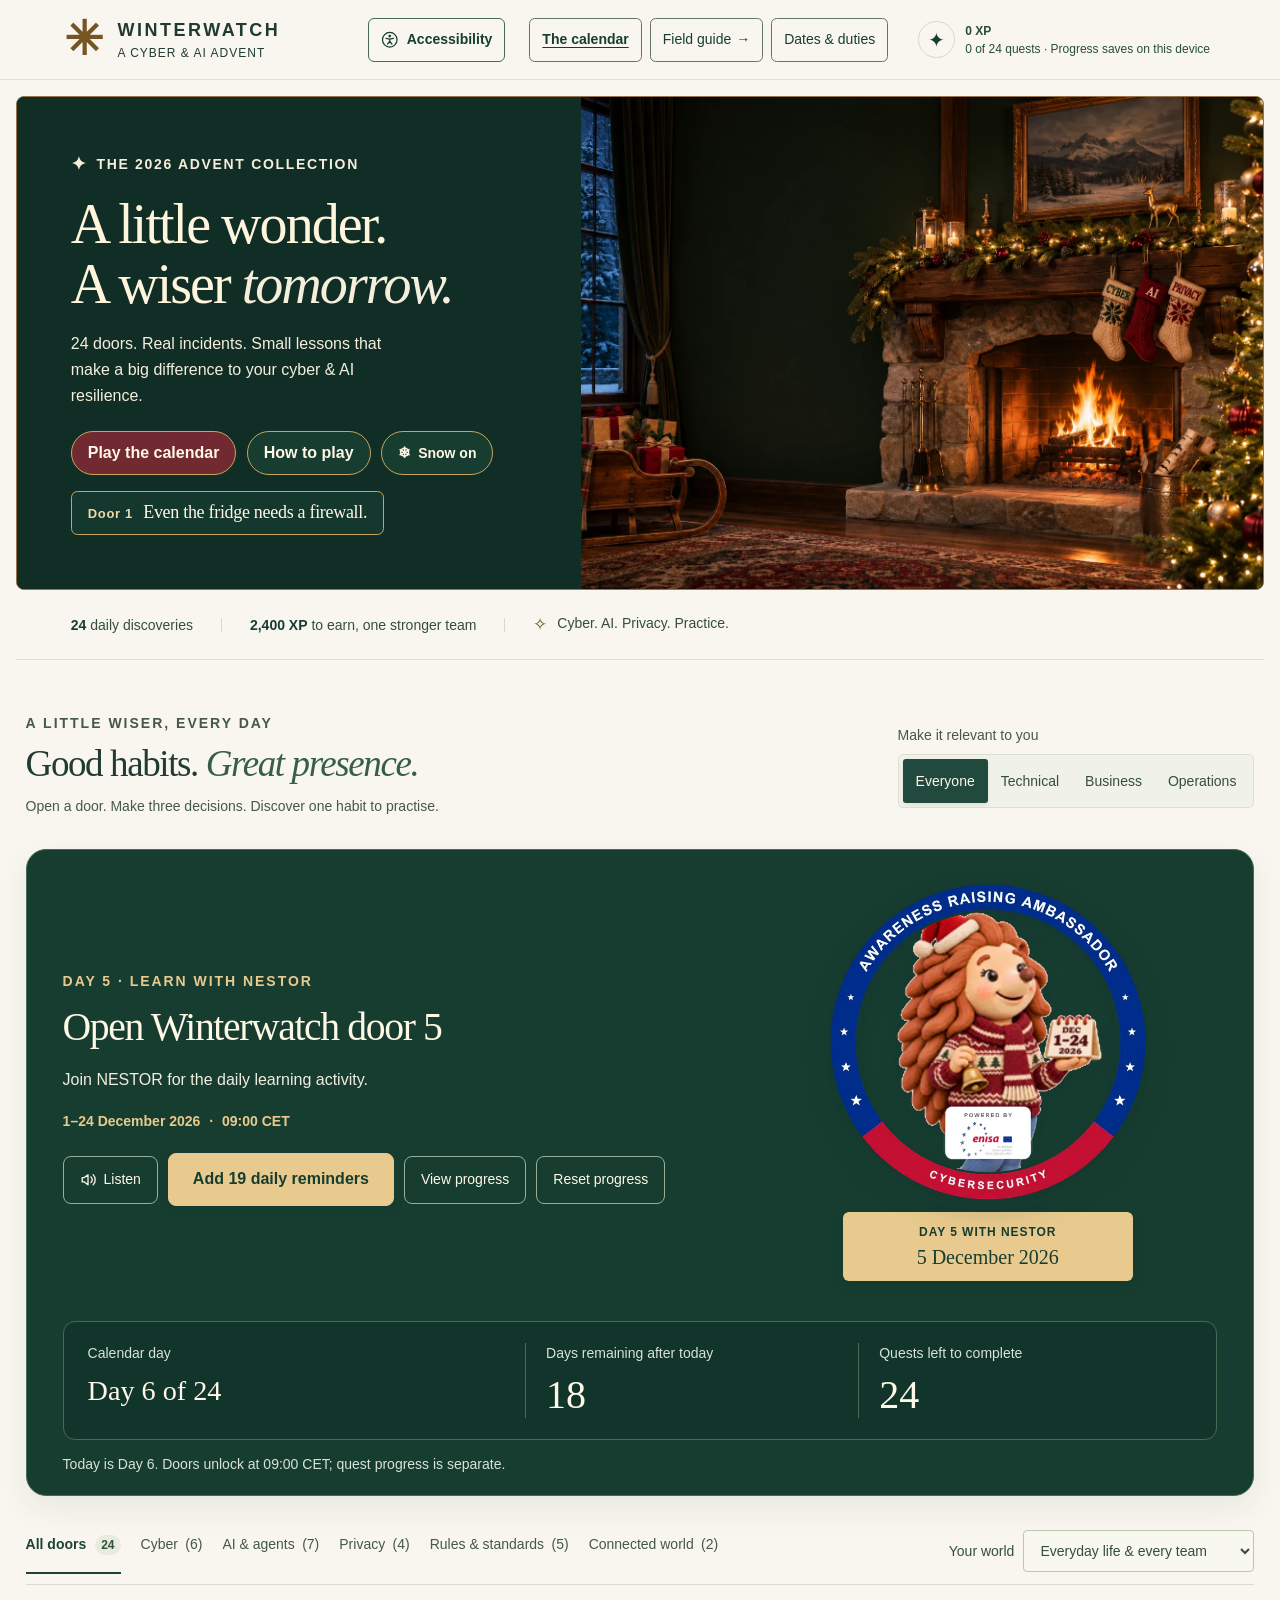
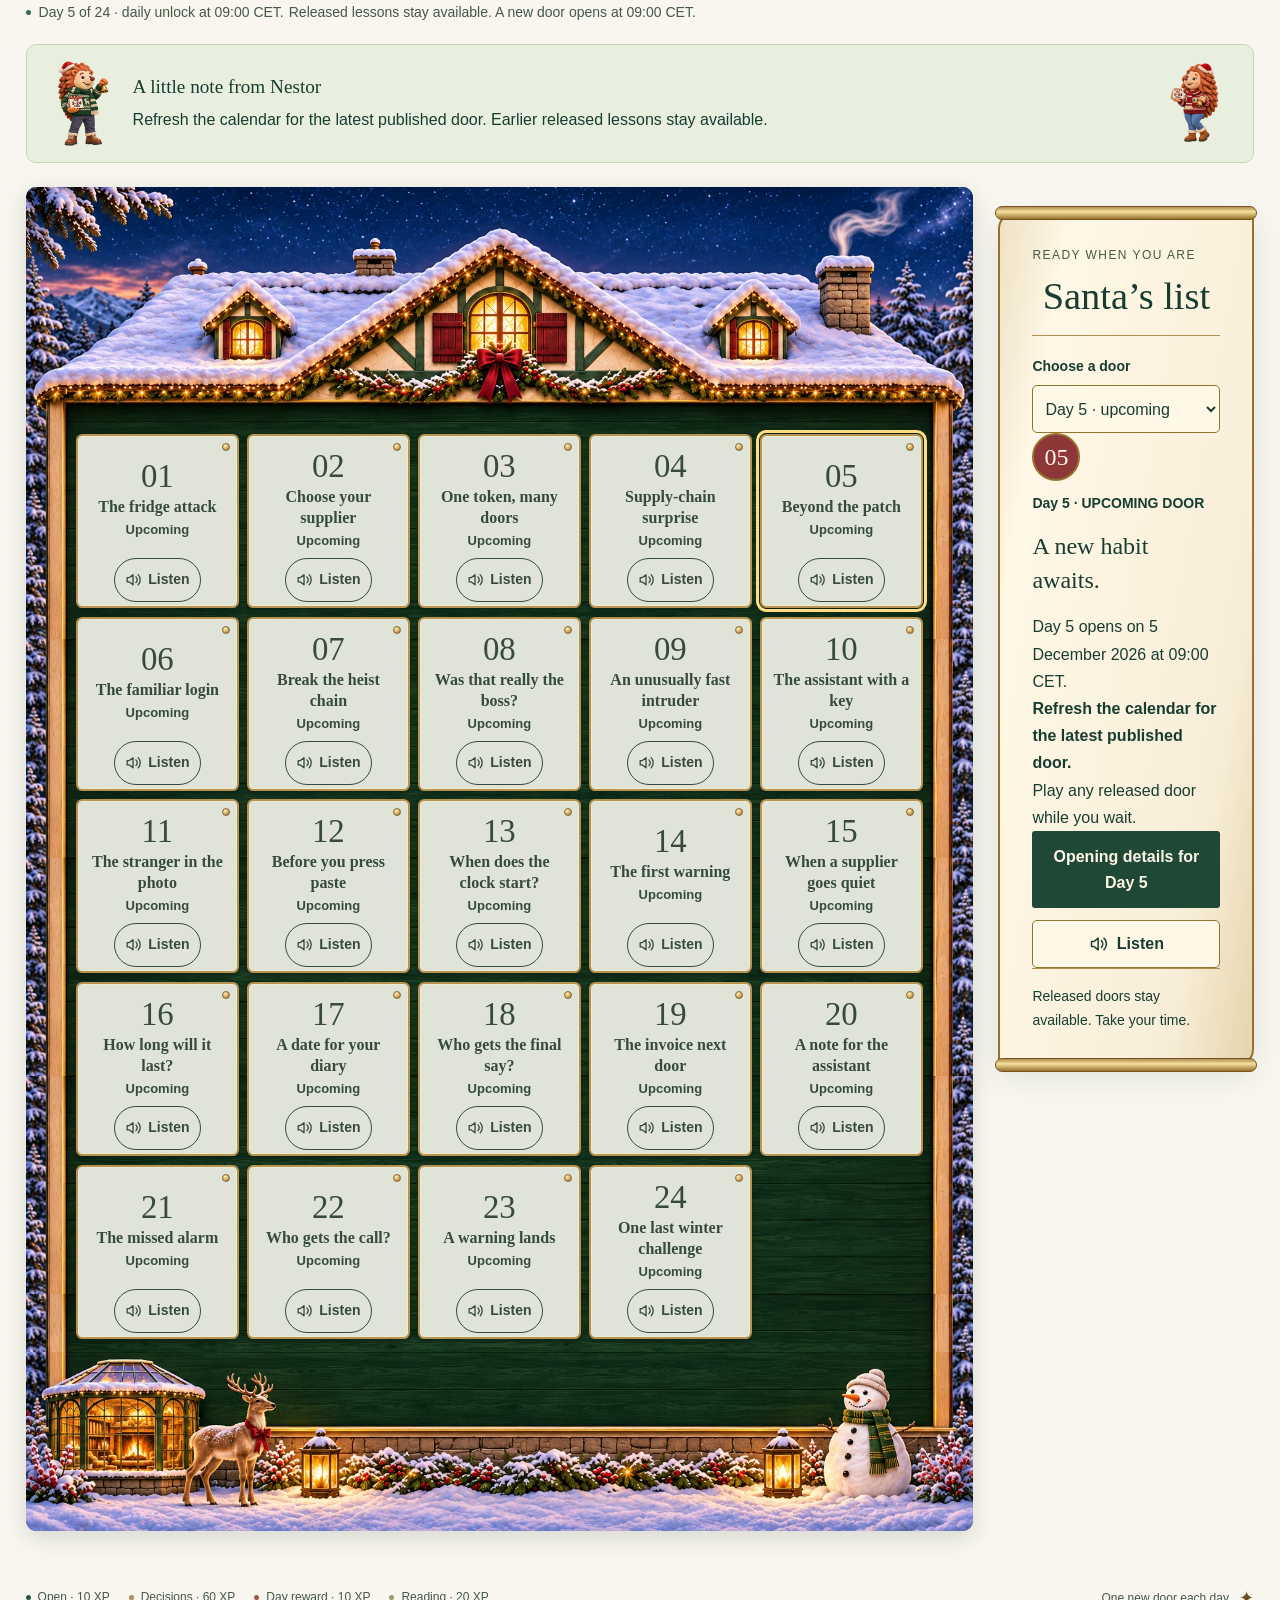
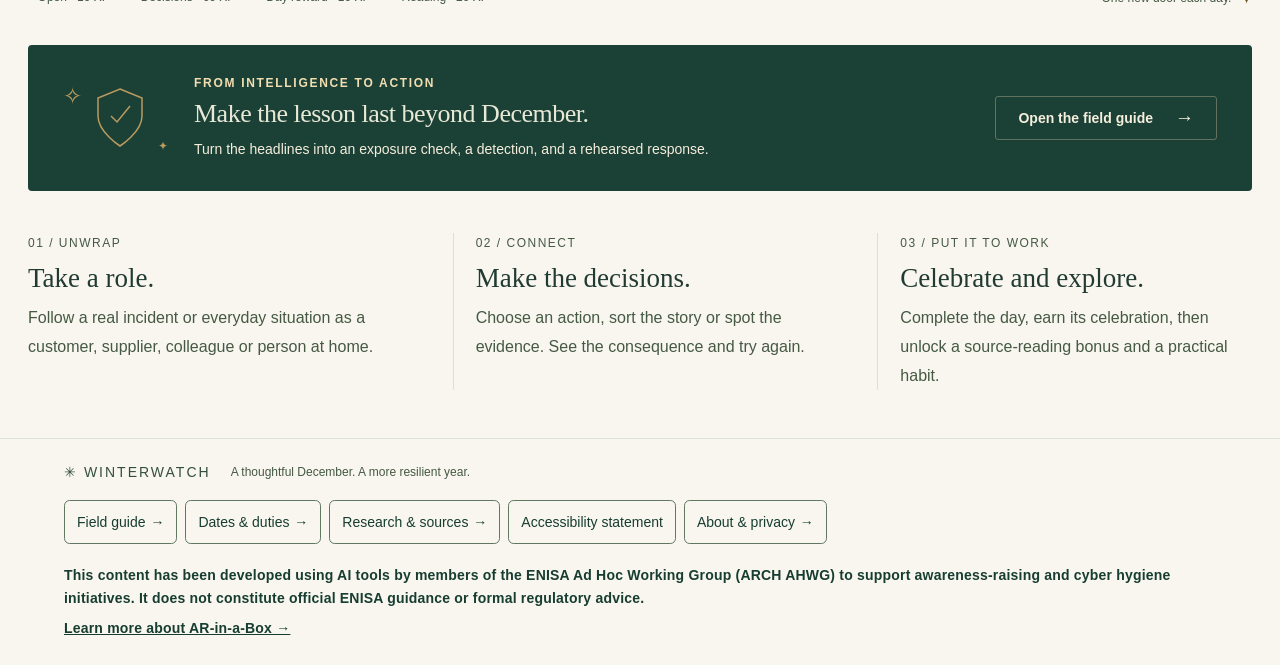
==== commit 455f6823: "Update Winterwatch website publication" ====
--- a/index.html
+++ b/index.html
@@ -16,16 +16,17 @@
   <link rel="stylesheet" href="accessibility.css?v=e3969c7e815b266d">
   <link rel="stylesheet" href="country-map.css?v=9dab5c401b2aa820">
   <link rel="stylesheet" href="chalet.css?v=e4b715bc6cd59135">
+  <link rel="stylesheet" href="tour.css?v=4d396b2438447bbf">
   <link rel="icon" type="image/x-icon" sizes="16x16 24x24 32x32 48x48 64x64" href="assets/nestor-family.ico">
   <link rel="apple-touch-icon" sizes="180x180" href="assets/nestor-family-touch.png">
-  <script src="lessons.js?v=94a2fc081f17a695" defer></script>
+  <script src="lessons.js?v=c4e424cf0bf005f7" defer></script>
   <script src="lesson-images.js?v=44cdaaf04b14f68a" defer></script>
   <script src="learning-content.js?v=8dafacabcc8c6551" defer></script>
   <script src="learning-content-more.js?v=595a0bf602ac47a6" defer></script>
   <script src="country-guidance.js?v=8b2a01068f6ded84" defer></script>
   <script src="game-engine.js?v=ce191526eb13dbf4" defer></script>
   <script src="display-settings.js?v=9a93ffec2ccf05fb" defer></script>
-  <script src="app.js?v=81827f75afdcec54" defer></script>
+  <script src="app.js?v=395d3c20009ea64f" defer></script>
   <script src="country-map.js?v=53ee6a13b22cf4b4" defer></script>
 </head>
 <body>
@@ -56,6 +57,7 @@
           <p>24 doors. Real incidents. Small lessons that make a big difference to your cyber &amp; AI resilience.</p>
           <div class="hero-actions">
             <a class="button button-cream" href="#calendar">Play the calendar</a>
+            <button type="button" class="button tour-trigger" data-tour-open aria-haspopup="dialog" aria-controls="tourDialog">How to play</button>
             <button type="button" class="ambience" id="ambienceButton" aria-label="Snow animation" aria-pressed="true"><span id="ambienceIcon" aria-hidden="true">❄</span><span id="ambienceText">Snow on</span></button>
           </div>
           <button type="button" class="hero-feature" data-open="1"><span class="feature-kicker">Door 1</span><strong>Even the fridge needs a firewall.</strong></button>
@@ -121,6 +123,137 @@
     <div class="publisher-mark arch-credit"><strong>This content has been developed using AI tools by members of the ENISA Ad Hoc Working Group (ARCH AHWG) to support awareness-raising and cyber hygiene initiatives. It does not constitute official ENISA guidance or formal regulatory advice.</strong><a href="https://www.enisa.europa.eu/topics/awareness-and-cyber-hygiene/ar-in-a-box" target="_blank" rel="noopener noreferrer">Learn more about AR-in-a-Box →</a></div>
   </footer>
 
+  <dialog id="tourDialog" class="tour-dialog" aria-labelledby="tourTitle">
+    <header class="tour-heading">
+      <div>
+        <h2 id="tourTitle">How to play Winterwatch</h2>
+        <p>A quick tour with NESTOR.</p>
+      </div>
+      <button type="button" class="tour-close" data-tour-close aria-label="Close tour">×</button>
+    </header>
+    <div class="tour-body">
+      <div class="tour-content">
+        <div class="tour-position">
+          <span id="tourCount">1 of 11</span>
+          <progress id="tourProgress" max="11" value="1" aria-hidden="true"></progress>
+        </div>
+        <article data-tour-step data-tour-tip="Come with me. I’ll show you where to play, what to read and how to earn your first badges.">
+          <h3 tabindex="-1" aria-describedby="tourCount">Play Winterwatch with NESTOR</h3>
+          <p>Set a reminder, open a door and find your way around a daily challenge. Each door offers three decisions and a habit to practise.</p>
+          <img class="tour-lodge" src="assets/christmas-lodge.webp" alt="" width="1536" height="1024" loading="lazy" decoding="async">
+        </article>
+        <article data-tour-step data-tour-tip="When your reminder appears, follow its door link to go straight to that day." hidden>
+          <h3 tabindex="-1" aria-describedby="tourCount">Add daily reminders</h3>
+          <p>In the reminder section, choose <strong>Add 24 daily reminders</strong> before the calendar starts. Import the downloaded <strong>.ics</strong> file into your calendar app. After launch, the button shows how many reminders are left.</p>
+          <div class="tour-example tour-reminder">
+            <strong>A little reminder. A wiser December.</strong>
+            <span>1–24 December 2026 · 09:00 CET</span>
+            <span class="tour-chip">Add 24 daily reminders</span>
+          </div>
+        </article>
+        <article data-tour-step data-tour-tip="Missed a day? Go back to any released door and play it when you have time." hidden>
+          <h3 tabindex="-1" aria-describedby="tourCount">Find today’s door</h3>
+          <p>A new door opens daily at <strong>09:00 CET</strong> from 1 to 24 December. Choose an <strong>Upcoming</strong> door to see its opening time. Released doors stay playable.</p>
+          <div class="tour-doors" aria-hidden="true">
+            <div class="tour-door-grid">
+              <span>01</span><span>02</span><span>03</span><span>04</span><span>05</span><span>06</span>
+              <span>07</span><span>08</span><span>09</span><span>10</span><span>11</span><span>12</span>
+              <span>13</span><span>14</span><span>15</span><span>16</span><span>17</span><span>18</span>
+              <span>19</span><span>20</span><span>21</span><span>22</span><span>23</span><span>24</span>
+            </div>
+          </div>
+          <p class="tour-caption">Calendar preview</p>
+        </article>
+        <article data-tour-step data-tour-tip="If you miss a day, you can return to any released door." hidden>
+          <h3 tabindex="-1" aria-describedby="tourCount">Open the first door</h3>
+          <p>Choose the card marked <strong>Today’s door</strong>. If the welcome appears, select <strong>Let’s open Day 1</strong>. Use the arrows inside a lesson to move between numbered doors.</p>
+          <div class="tour-doors" aria-hidden="true">
+            <div class="tour-door-pair">
+              <div><span>01</span><strong>Today’s door</strong></div>
+              <div><span>02</span><strong>Upcoming</strong></div>
+            </div>
+          </div>
+          <p class="tour-caption">Launch-day preview</p>
+        </article>
+        <article data-tour-step data-tour-tip="Try the choices and read the feedback. Completing the day gives you 80 XP and a habit to take away." hidden>
+          <h3 tabindex="-1" aria-describedby="tourCount">Play the three decisions</h3>
+          <p>Start with <strong>Play the day</strong>. Read the situation, make a choice and use the feedback to continue. Look for <strong>A little clue?</strong> when you need help.</p>
+          <div class="tour-example">
+            <span class="tour-caption">Fictional example</span>
+            <h4>The winter fair message</h4>
+            <p>A volunteer gets a message claiming the rota has moved. It asks them to sign in again through a link.</p>
+            <strong>Decision 1 of 3 · What makes you pause?</strong>
+          </div>
+        </article>
+        <article data-tour-step data-tour-tip="Use Case file for the briefing and takeaway. The story shows the key moments in order." hidden>
+          <h3 tabindex="-1" aria-describedby="tourCount">Read the case and story</h3>
+          <p>Open <strong>Case file</strong> for the background and takeaway. Select <strong>The story</strong> to see how the situation unfolded.</p>
+          <div class="tour-examples">
+            <div class="tour-example"><h4>Case file</h4><p>A message asks a winter fair volunteer to sign in to a new rota link.</p></div>
+            <div class="tour-example"><h4>The story</h4><p>The organiser confirms that the original rota link still works.</p></div>
+          </div>
+          <p class="tour-caption">Fictional example</p>
+        </article>
+        <article data-tour-step data-tour-tip="Download the playbook from Respond and adapt its steps to your team." hidden>
+          <h3 tabindex="-1" aria-describedby="tourCount">Practise what to do next</h3>
+          <p>Use <strong>Defend</strong> to explore preventive steps. Use <strong>Respond</strong> to plan what to do if something goes wrong.</p>
+          <div class="tour-examples">
+            <div class="tour-example"><h4>Defend</h4><p>Bookmark the genuine rota and agree how updates will be announced.</p></div>
+            <div class="tour-example"><h4>Respond</h4><p>Confirm the rota with the organiser and use the agreed reporting route.</p></div>
+          </div>
+          <p class="tour-caption">Fictional example</p>
+        </article>
+        <article data-tour-step data-tour-tip="The reading bonus adds 20 XP. You can earn up to 100 XP in each door." hidden>
+          <h3 tabindex="-1" aria-describedby="tourCount">Read further and earn XP</h3>
+          <p>In <strong>Read &amp; earn</strong>, open the source and answer the bonus question. A correct answer earns <strong>20 XP</strong>.</p>
+          <div class="tour-example">
+            <h4>Further reading</h4>
+            <p><a href="https://consumer.ftc.gov/articles/how-recognize-avoid-phishing-scams" target="_blank" rel="noopener noreferrer">How To Recognize and Avoid Phishing Scams</a></p>
+            <p>The Federal Trade Commission explains how to check an unexpected message using a contact you already trust.</p>
+          </div>
+        </article>
+        <article data-tour-step data-tour-tip="Your calendar progress is saved in this browser when site storage is available." hidden>
+          <h3 tabindex="-1" aria-describedby="tourCount">See the badges you earn</h3>
+          <p>Choose <strong>View progress</strong> in the reminder section to see your XP, completed quests, streak and badge collection.</p>
+          <dl class="tour-example tour-milestones">
+            <div><dt>First spark</dt><dd>Open your first door.</dd></div>
+            <div><dt>First shield</dt><dd>Complete your first quest.</dd></div>
+            <div><dt>Evidence explorer</dt><dd>Earn six reading bonuses.</dd></div>
+          </dl>
+        </article>
+        <article data-tour-step data-tour-tip="To see every door again, choose All doors and Everyday life &amp; every team." hidden>
+          <h3 tabindex="-1" aria-describedby="tourCount">Choose how you explore</h3>
+          <p>Use the theme buttons and <strong>Your world</strong> to show doors for your topic or situation. Choose a team perspective to tailor the guidance.</p>
+          <div class="tour-example">
+            <strong>Make it relevant to you</strong>
+            <ul class="tour-chips"><li>Everyone</li><li>Technical</li><li>Business</li><li>Operations</li></ul>
+            <p>Completed doors say <strong>Reviewed</strong> and can be opened again.</p>
+          </div>
+        </article>
+        <article data-tour-step data-tour-tip="Ready to play? I’ll meet you at the lodge." hidden>
+          <h3 tabindex="-1" aria-describedby="tourCount">Make it work for you</h3>
+          <p>Use <strong>Accessibility</strong> to adjust size, contrast, spacing or motion. Choose <strong>Listen</strong> on a door or in a lesson to hear the content read aloud.</p>
+          <div class="tour-example">
+            <strong>Make yourself comfortable</strong>
+            <ul class="tour-chips"><li>Text size</li><li>Pause animations</li><li>High contrast</li><li>Easier reading</li></ul>
+            <p>Open <strong>Field guide</strong> in the site navigation for ways to apply the lessons.</p>
+          </div>
+        </article>
+      </div>
+      <figure class="tour-guide">
+        <img src="assets/nestor-green.webp" alt="" width="480" height="640" loading="lazy" decoding="async">
+        <figcaption><strong>NESTOR</strong><span id="tourTip"></span></figcaption>
+      </figure>
+    </div>
+    <div class="tour-actions">
+      <a class="tour-download" href="assets/winterwatch-carousel.pdf" download>Download guide (PDF)</a>
+      <button type="button" class="subtle-button" data-tour-play>Play the calendar</button>
+      <div class="tour-navigation">
+        <button type="button" class="button button-soft" data-tour-back disabled>Back</button>
+        <button type="button" class="button button-green" data-tour-next>Next</button>
+      </div>
+    </div>
+  </dialog>
   <dialog id="lessonDialog" class="lesson-dialog" aria-labelledby="lessonTitle"><div id="lessonContent"></div></dialog>
   <dialog id="infoDialog" class="info-dialog" aria-labelledby="infoTitle"><div id="infoContent"></div></dialog>
   <dialog id="doorLockDialog" class="door-lock-dialog" aria-labelledby="doorLockTitle" aria-describedby="doorLockSchedule"><div class="door-lock-banner"><div class="door-lock-avatars" aria-hidden="true"><img src="assets/nestor-red.webp" alt="" width="110" height="138" loading="lazy"><img src="assets/nestor-blue.webp" alt="" width="110" height="138" loading="lazy"></div><p class="door-lock-kicker">A LITTLE NOTE FROM NESTOR</p><h2 id="doorLockTitle">One new door. One useful habit.</h2><div id="doorLockMessage"><p id="doorLockSchedule"></p></div><p class="listen-status" data-listen-status role="status" aria-live="polite"></p><button type="button" id="doorLockListen" class="door-listen" data-listen="1" aria-pressed="false"><svg class="control-icon speaker-icon" viewBox="0 0 24 24" fill="none" stroke="currentColor" stroke-width="1.8" stroke-linecap="round" stroke-linejoin="round" aria-hidden="true" focusable="false"><path d="M11 5 6 9H3v6h3l5 4V5Z"/><path d="M15 8a6 6 0 0 1 0 8m3-11a10 10 0 0 1 0 14"/></svg><span>Listen</span></button><button type="button" class="button button-green" id="doorLockAcknowledge" data-close-door-lock autofocus>Got it</button></div></dialog>
--- a/tour.css
+++ b/tour.css
@@ -0,0 +1 @@
+.hero .hero-actions .tour-trigger{min-height:44px;max-width:100%;padding:.48rem 1rem;border:1px solid #c9a45c;border-radius:1.5rem;background:#173d31;color:#fff8e6;font:600 1rem/1.5 var(--sans);white-space:normal}.tour-dialog{--tour-background: #fbf8ef;--tour-ink: #203d32;--tour-line: #cbd5c1;--tour-panel: #e9efdf;width:min(61rem,calc(100% - 2rem));max-width:calc(100% - 2rem);max-height:calc(100dvh - 2rem);border:1px solid var(--tour-line);border-radius:1rem;background:var(--tour-background);color:var(--tour-ink);overscroll-behavior:contain}.tour-dialog::backdrop{background:#0b231dcc}.tour-heading,.tour-body,.tour-actions{padding:1.25rem clamp(1rem,3vw,2rem)}.tour-heading{display:flex;justify-content:space-between;align-items:flex-start;gap:.75rem;border-bottom:1px solid var(--tour-line)}.tour-heading h2{margin:0;font:400 clamp(1.65rem,4vw,2.65rem)/1.15 var(--serif)}.tour-heading p{margin:.45rem 0 0}.tour-close{flex:0 0 44px;width:44px;min-height:44px;border:1px solid #8c9e87;border-radius:50%;background:var(--tour-background);color:var(--tour-ink);font:1.65rem/1 var(--sans)}.tour-body{display:grid;grid-template-columns:minmax(12rem,1fr) minmax(0,2fr);grid-template-areas:"guide content";align-items:start;gap:1.5rem}.tour-content{grid-area:content;min-width:0}.tour-position{display:flex;flex-wrap:wrap;align-items:center;gap:.6rem 1rem;margin-bottom:.9rem;font-weight:600;font-variant-numeric:tabular-nums}.tour-position progress{flex:1 1 6rem;max-width:100%;height:.65rem;accent-color:#214f40}.tour-content h3{margin:0 0 .65rem;font:400 clamp(1.45rem,3vw,2.15rem)/1.18 var(--serif);overflow-wrap:anywhere}.tour-content h4{margin:0 0 .4rem;font:600 1.2rem/1.3 var(--serif)}.tour-content p,.tour-guide figcaption{margin:0 0 1rem;line-height:1.55}.tour-lodge{display:block;width:100%;height:clamp(7rem,22vw,12rem);object-fit:cover;object-position:center 55%;border-radius:.5rem}.tour-guide{grid-area:guide;display:grid;justify-items:center;align-items:end;gap:.8rem;margin:0;padding:1rem;border-radius:.7rem;background:linear-gradient(#12352e66,#12352eee),url(assets/christmas-lodge.webp) 77% center / cover}.tour-guide img{width:auto;max-width:100%;height:clamp(8rem,16vw,14rem);object-fit:contain}.tour-guide figcaption{position:relative;width:100%;margin:0;padding:.65rem .85rem;border:1px solid #d7c69a;border-radius:.65rem;background:#f6efda;color:#213e32;overflow-wrap:anywhere}.tour-guide figcaption::before{content:"";position:absolute;top:-.55rem;left:calc(50% - .55rem);width:0;height:0;border-inline:.55rem solid transparent;border-bottom:.55rem solid #f6efda}.tour-guide figcaption strong{display:block;color:#664a1f;font-size:.875em}.tour-example{display:grid;gap:.45rem;min-width:0;padding:.85rem 1rem;border:1px solid var(--tour-line);border-radius:.55rem;background:var(--tour-panel);overflow-wrap:anywhere}.tour-example p{margin:0}.tour-examples{display:grid;grid-template-columns:repeat(auto-fit,minmax(min(11rem,100%),1fr));gap:.65rem}.tour-reminder{background:#173d31;color:#fff8e6}.tour-reminder strong{font:400 1.4rem/1.25 var(--serif)}.tour-reminder .tour-chip,.tour-chips li{width:fit-content;padding:.2rem .65rem;border:1px solid var(--tour-line);border-radius:1rem;background:var(--tour-background);color:var(--tour-ink);font-weight:600}.tour-chips{display:flex;flex-wrap:wrap;gap:.35rem;margin:.15rem 0;padding:0;list-style:none}.tour-milestones{margin:0}.tour-milestones>div{display:grid;grid-template-columns:minmax(0,1fr) minmax(0,1.4fr);gap:.4rem .75rem}.tour-milestones dt{font-weight:700}.tour-milestones dd{margin:0}.tour-doors{padding:clamp(2rem,6vw,4rem) .65rem .65rem;border-radius:.5rem;background:url(assets/winterwatch-chalet-header.webp) top center / 100% auto no-repeat,#17382d url(assets/chalet-timber.webp) center / cover}.tour-door-grid,.tour-door-pair{display:grid;grid-template-columns:repeat(6,minmax(0,1fr));gap:.3rem}.tour-door-pair{grid-template-columns:repeat(2,minmax(0,1fr));gap:.55rem}.tour-door-grid span,.tour-door-pair div{display:grid;justify-items:center;padding:.2rem;border:1px solid #c9a56a;border-radius:.35rem;background:#dce2d5;color:#263f33;font:400 1rem/1.4 var(--serif)}.tour-door-pair div{padding:.4rem;border:3px double #b69552;font-size:clamp(1.5rem,4vw,2.5rem);text-align:center}.tour-door-pair strong{font:600 .95rem/1.4 var(--sans)}.tour-door-grid span:first-child,.tour-door-pair div:first-child{background:#235444;color:#fff8e6}.tour-content .tour-caption{margin:.35rem 0 0;font-size:.875em}.tour-actions{display:flex;align-items:center;flex-wrap:wrap;gap:.6rem 1rem;border-top:1px solid var(--tour-line)}.tour-actions>a,.tour-actions>button{display:inline-flex;align-items:center;min-height:44px;max-width:100%;text-align:left;white-space:normal}.tour-download{padding:.35rem .25rem;color:inherit;text-decoration:underline;text-underline-offset:.2em}.tour-navigation{display:flex;flex-wrap:wrap;gap:.6rem;margin-inline-start:auto}.tour-navigation .button{justify-content:center;min-width:6rem;min-height:44px;max-width:100%;white-space:normal}.tour-navigation .button:disabled{opacity:.55;cursor:default}body.high-contrast .tour-dialog{--tour-background: #080d0a;--tour-ink: #fff8e6;--tour-line: #d5b271;--tour-panel: #111915}body.high-contrast .tour-guide figcaption{border-color:var(--tour-line);background:var(--tour-panel);color:var(--tour-ink)}body.high-contrast .tour-guide figcaption strong{color:#e8ca8e}body.high-contrast .tour-position progress{accent-color:#e8ca8e}body.high-contrast .tour-guide figcaption::before{border-bottom-color:var(--tour-panel)}body:is([data-text-size=larger],[data-text-size=largest],.easier-reading) .tour-body{grid-template-columns:minmax(0,1fr);grid-template-areas:"content" "guide"}@media(max-width:48em){.tour-dialog{width:calc(100% - 1rem);max-width:calc(100% - 1rem);max-height:calc(100dvh - 1rem)}.tour-body{grid-template-columns:minmax(0,1fr);grid-template-areas:"content" "guide";gap:1rem}.tour-guide{grid-template-columns:minmax(3.25rem,18%) minmax(0,1fr);justify-items:stretch;align-items:center;padding:0;background:none}.tour-guide img{width:100%;height:auto}.tour-guide figcaption::before{top:calc(50% - .45rem);left:-.55rem;border:.45rem solid transparent;border-right:.55rem solid #f6efda;border-left:0}body.high-contrast .tour-guide figcaption::before{border-bottom-color:transparent;border-right-color:var(--tour-panel)}.tour-navigation{width:100%;margin-inline-start:0}.tour-navigation .button{flex:1 1 6rem}}
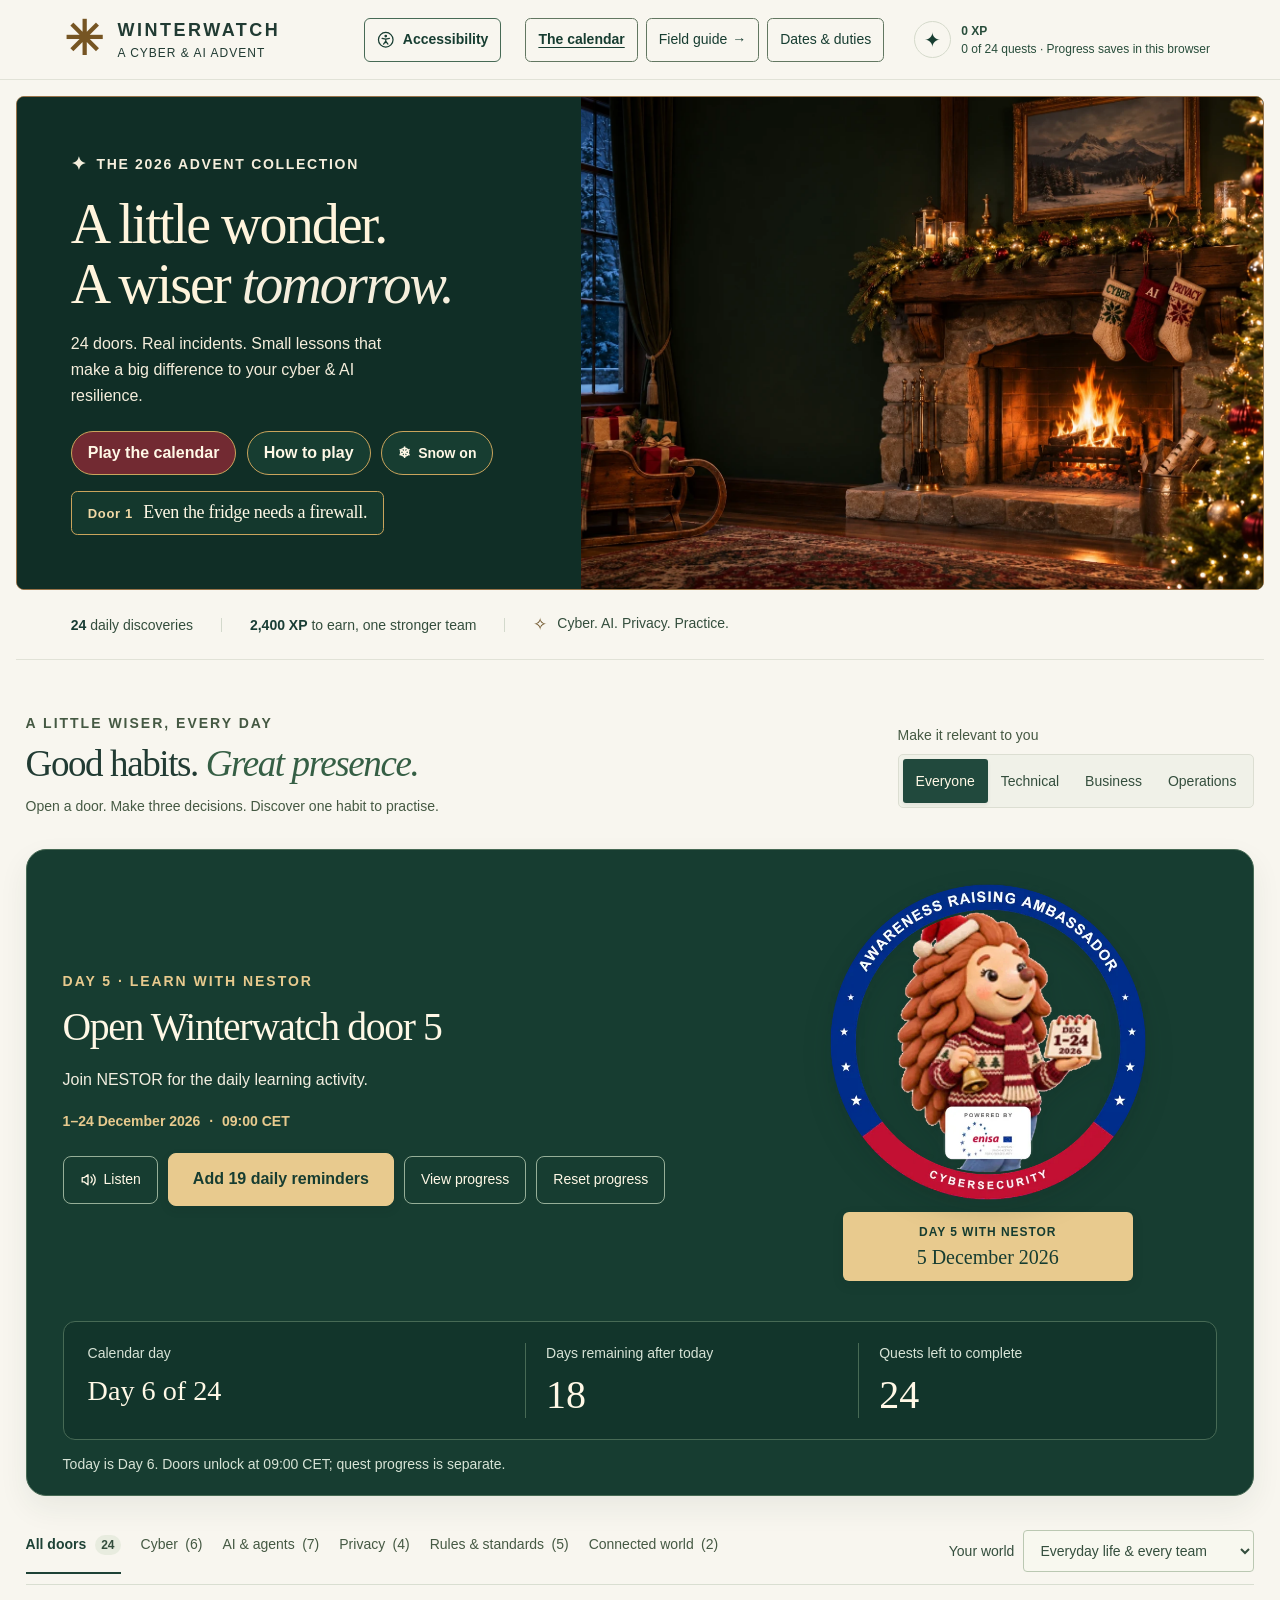
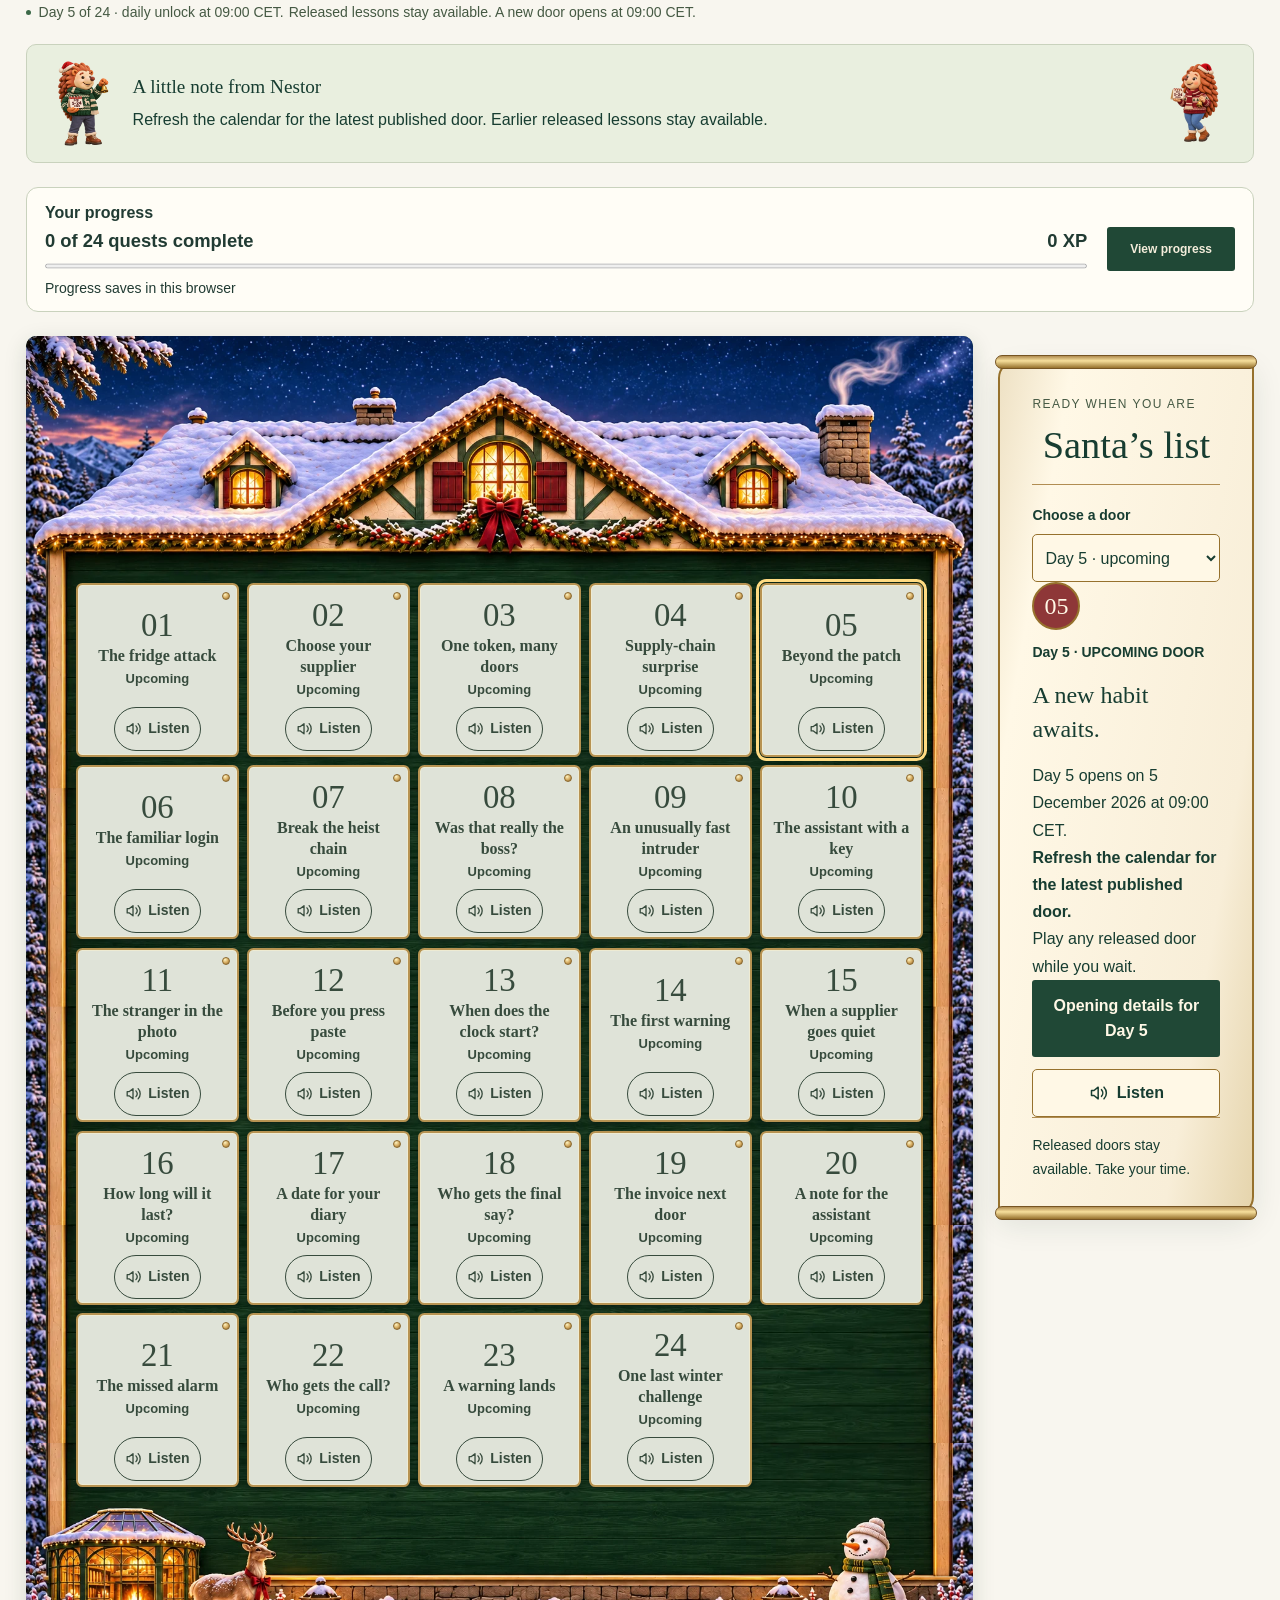
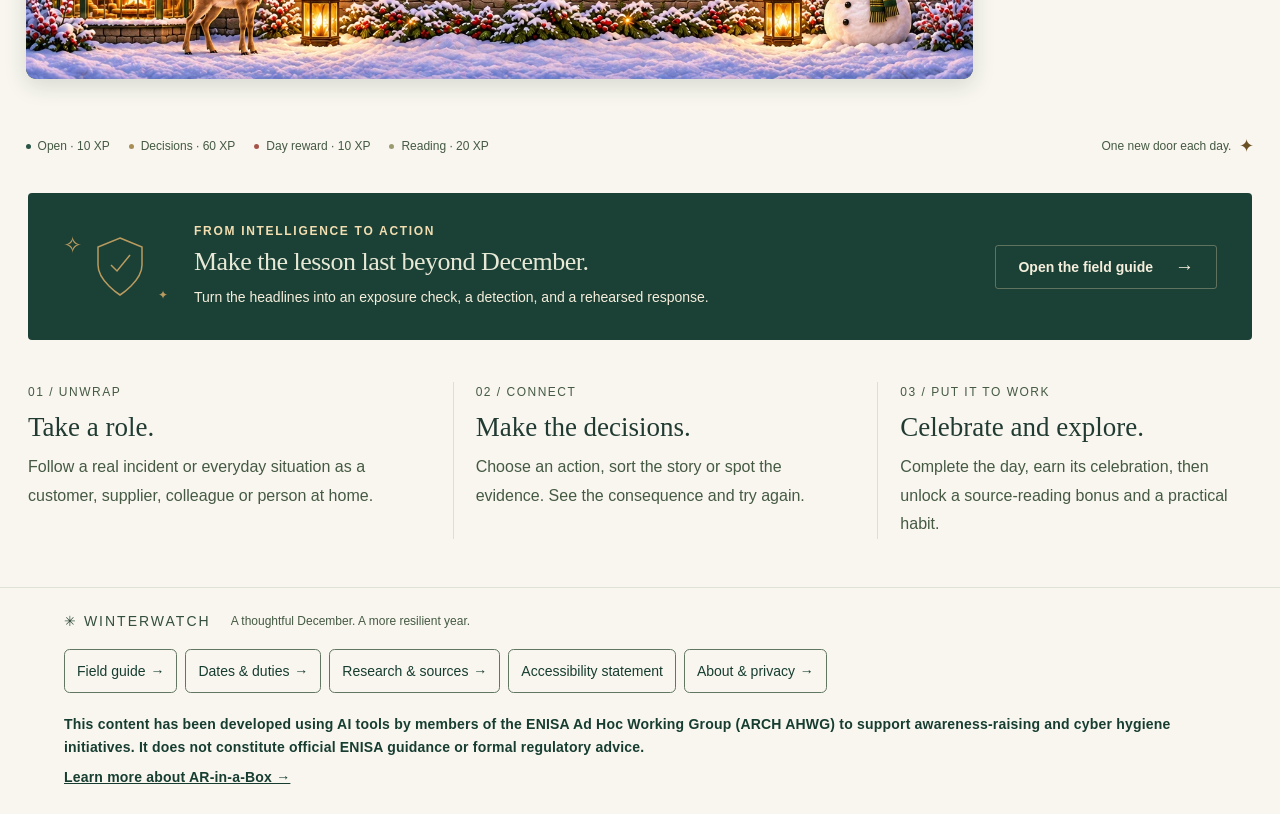
==== commit e5007df6: "Update Winterwatch website publication" ====
--- a/index.html
+++ b/index.html
@@ -15,7 +15,7 @@
   <link rel="stylesheet" href="gameplay.css?v=eaee5e00f28dfd4e">
   <link rel="stylesheet" href="accessibility.css?v=e3969c7e815b266d">
   <link rel="stylesheet" href="country-map.css?v=9dab5c401b2aa820">
-  <link rel="stylesheet" href="chalet.css?v=e4b715bc6cd59135">
+  <link rel="stylesheet" href="chalet.css?v=ff627952185b439b">
   <link rel="stylesheet" href="tour.css?v=4d396b2438447bbf">
   <link rel="icon" type="image/x-icon" sizes="16x16 24x24 32x32 48x48 64x64" href="assets/nestor-family.ico">
   <link rel="apple-touch-icon" sizes="180x180" href="assets/nestor-family-touch.png">
@@ -26,7 +26,7 @@
   <script src="country-guidance.js?v=8b2a01068f6ded84" defer></script>
   <script src="game-engine.js?v=ce191526eb13dbf4" defer></script>
   <script src="display-settings.js?v=9a93ffec2ccf05fb" defer></script>
-  <script src="app.js?v=395d3c20009ea64f" defer></script>
+  <script src="app.js?v=c42053cb4a3c4cd9" defer></script>
   <script src="country-map.js?v=53ee6a13b22cf4b4" defer></script>
 </head>
 <body>
@@ -43,7 +43,7 @@
       <button type="button" class="text-button" data-guide>Field guide <span aria-hidden="true">→</span></button>
       <button type="button" class="text-button" data-dates>Dates &amp; duties</button>
     </nav>
-    <button class="progress-button" id="progressButton" aria-label="View your learning progress" aria-haspopup="dialog" aria-controls="infoDialog"><span class="progress-ring" id="progressRing">✦</span><span><b id="navCount">0 of 24</b><small>Progress saves on this device</small></span></button>
+    <button class="progress-button" id="progressButton" aria-label="View your learning progress" aria-haspopup="dialog" aria-controls="infoDialog"><span class="progress-ring" id="progressRing">✦</span><span><b id="navCount">0 of 24</b><small>Progress saves in this browser</small></span></button>
   </header>
 
   <main>
@@ -92,6 +92,18 @@
       <div class="calendar-toolbar"><div class="category-tabs" role="group" aria-label="Filter lessons by theme"><button data-category="all" class="active" aria-pressed="true">All doors <span data-category-count>24</span></button><button data-category="cyber" aria-pressed="false">Cyber <span data-category-count>(7)</span></button><button data-category="ai" aria-pressed="false">AI & agents <span data-category-count>(4)</span></button><button data-category="privacy" aria-pressed="false">Privacy <span data-category-count>(4)</span></button><button data-category="governance" aria-pressed="false">Rules & standards <span data-category-count>(7)</span></button><button data-category="ot" aria-pressed="false">Connected world <span data-category-count>(2)</span></button></div><label class="context-filter">Your world <select id="contextFilter"><option value="all">Everyday life & every team</option><option value="customer">As a customer</option><option value="supplier">As a supplier</option><option value="work">At work</option><option value="home">At home</option><option value="finance">Financial services</option></select></label></div>
       <div class="calendar-notice"><span><i class="status-dot"></i> <b id="modeLabel">A daily December tradition.</b> <span id="modeDetail">Released lessons stay available. A new door opens at 09:00 CET.</span></span></div>
       <aside class="nestor-door-message" aria-labelledby="nestorDoorTitle"><div class="nestor-note-avatars nestor-note-male" aria-hidden="true"><img src="assets/nestor-green.webp" alt="" width="64" height="85" loading="lazy"></div><div class="nestor-note-copy"><h3 id="nestorDoorTitle">A little note from Nestor</h3><p id="nestorDoorMessage" role="status" aria-live="polite">Our first door opens on 1 December 2026 at 09:00 CET. See you then!</p></div><div class="nestor-note-avatars nestor-note-female" aria-hidden="true"><img src="assets/nestor-burgundy-left.webp" alt="" width="64" height="85" loading="lazy"></div></aside>
+      <section class="calendar-progress" id="calendarProgress" aria-labelledby="calendarProgressTitle">
+        <div class="calendar-progress-summary">
+          <h3 id="calendarProgressTitle">Your progress</h3>
+          <div class="calendar-progress-totals">
+            <strong id="calendarProgressCount">0 of 24 quests complete</strong>
+            <strong id="calendarProgressXp">0 XP</strong>
+          </div>
+          <progress class="calendar-progress-bar" id="calendarProgressBar" value="0" max="24" aria-hidden="true"></progress>
+          <p id="calendarProgressStorage">Progress saves in this browser</p>
+        </div>
+        <button type="button" class="button button-green" data-progress aria-haspopup="dialog" aria-controls="infoDialog">View progress</button>
+      </section>
       <div class="chalet-layout">
         <div class="chalet-stage" id="chaletStage">
           <img class="chalet-roof" src="assets/winterwatch-chalet-header.webp?v=939c3d9879705ef9" width="1536" height="380" alt="" fetchpriority="low" decoding="async">
@@ -214,7 +226,7 @@
         </article>
         <article data-tour-step data-tour-tip="Your calendar progress is saved in this browser when site storage is available." hidden>
           <h3 tabindex="-1" aria-describedby="tourCount">See the badges you earn</h3>
-          <p>Choose <strong>View progress</strong> in the reminder section to see your XP, completed quests, streak and badge collection.</p>
+          <p>Check your XP and completed quests above the doors. Choose <strong>View progress</strong> to see reading bonuses, your streak and badges.</p>
           <dl class="tour-example tour-milestones">
             <div><dt>First spark</dt><dd>Open your first door.</dd></div>
             <div><dt>First shield</dt><dd>Complete your first quest.</dd></div>
--- a/chalet.css
+++ b/chalet.css
@@ -1 +1 @@
-.santa-scroll{position:relative;min-width:0;padding:2rem clamp(1rem,3vw,2rem);border:2px solid #96712d;border-radius:18px 8px 18px 8px;background:linear-gradient(100deg,#eee1c4,#fff8e6 18%,#f8eed8 78%,#e5d4ac);color:#173d31;box-shadow:0 10px 30px #172e291a}.santa-scroll::before,.santa-scroll::after{content:"";position:absolute;left:-5px;right:-5px;height:12px;border:1px solid #765523;border-radius:12px;background:linear-gradient(#b18d52,#f6df9c 40%,#96712d)}.santa-scroll::before{top:-7px}.santa-scroll::after{bottom:-7px}.santa-scroll-heading{text-align:center;border-bottom:1px solid #b18d52;padding-bottom:1rem;margin-bottom:1.25rem}.santa-scroll .eyebrow{font-size:.75rem;letter-spacing:.12em;margin:0 0 .5rem;color:#455943}.santa-scroll h2{font:400 clamp(1.75rem,3vw,2.5rem)/1.2 var(--serif);margin:0;color:#173d31}.santa-scroll h3{font:400 1.5rem/1.4 var(--serif);margin:1rem 0;color:#173d31}.santa-scroll h4{font:600 1.1rem/1.5 var(--sans);margin:1rem 0 .5rem;color:#173d31}.santa-scroll :is(p,li){font:1rem/1.7 var(--sans);overflow-wrap:anywhere}.santa-picker{display:flex;flex-direction:column;gap:.5rem;font:600 .875rem/1.5 var(--sans)}.santa-picker select{max-width:100%;min-width:0;min-height:48px;padding:.5rem;font:1rem/1.5 var(--sans);color:#173d31;background:#fff8e6;border:1px solid #96712d;border-radius:5px}.santa-day{display:flex;align-items:center;gap:.75rem;flex-wrap:wrap;font-size:.875rem!important;font-weight:600!important;line-height:1.5!important}.santa-day>span{display:grid;place-items:center;flex:none;min-width:3rem;min-height:3rem;padding:.35rem;border:2px solid #96712d;border-radius:50%;background:#8e3738;color:#fff8e6;font:400 1.5rem/1.1 var(--serif)}.santa-scroll .button{width:100%;min-height:48px;height:auto;padding:.75rem 1rem;font:600 1rem/1.6 var(--sans);white-space:normal;text-align:center;overflow-wrap:anywhere}.santa-scroll .button-green{background:#204836;color:#fff8e6}.santa-listen{display:flex;align-items:center;justify-content:center;gap:.5rem;width:100%;min-height:48px;padding:.6rem 1rem;margin-top:.75rem;border:1px solid #96712d;border-radius:5px;background:#fff8e6;color:#173d31;font:600 1rem/1.5 var(--sans)}.santa-listen[aria-pressed=true]{background:#173d31;color:#fff8e6}.santa-scroll .santa-footnote{font-size:.875rem;border-top:1px solid #b18d52;padding-top:1rem;margin-bottom:0}.santa-habits ul{padding-left:1.25rem;margin:.5rem 0 1.25rem}.santa-habits li{margin:.5rem 0}.santa-signoff{font-family:var(--serif)!important}.santa-waiting{border-block:1px solid #b18d52;padding:.25rem 0 .5rem;margin:1.25rem 0}.santa-scroll progress{display:block;width:100%;height:1rem;accent-color:#204836}.santa-progress{font-weight:600!important}.santa-countdown{font-variant-numeric:tabular-nums;font-weight:600!important}.locked-countdown strong{font-variant-numeric:tabular-nums;overflow-wrap:anywhere}.santa-scroll :is(a,button,select):focus-visible{outline:3px solid #765119;outline-offset:4px}.statement-page{max-width:74rem;margin:auto;padding:1.5rem clamp(1rem,5vw,3rem);font:1rem/1.75 var(--sans);overflow-wrap:anywhere}.statement-page :is(h1,h2){font-family:var(--serif);font-weight:400;line-height:1.3;color:#173d31}.statement-page h1{font-size:clamp(2rem,6vw,3rem);letter-spacing:normal}.statement-page h2{font-size:1.65rem;margin-top:2rem}.statement-page a{color:#173d31;text-decoration:underline}.statement-page .statement-status{padding:1rem;border-left:4px solid #96712d;background:#e9efdf}.statement-page li{margin:.65rem 0}.statement-page header{display:flex;align-items:center;justify-content:space-between;flex-wrap:wrap;gap:1rem;border-bottom:1px solid #96712d;padding-bottom:1rem}.statement-page footer{display:block;padding:1.5rem 0;margin-top:2rem;border-top:1px solid #96712d;color:#173d31;font-size:1rem}.statement-page footer p{margin:.5rem 0}.statement-page :focus-visible{outline:3px solid #765119;outline-offset:4px}main{--lodge-width: min(110rem, calc(100% - 2rem));--lodge-inset: clamp(1.35rem, 4.2vw, 4.75rem)}body .hero{display:grid;grid-template-columns:minmax(0,.95fr) minmax(0,1.15fr);grid-template-areas:"copy hearth";width:var(--lodge-width);margin:1rem auto 0;height:auto;min-height:0;isolation:isolate;border:1px solid #987349;border-radius:.5rem;background:#102e26}.hero .hero-image{position:relative;inset:auto;grid-area:hearth;min-width:0;background:#163329}.hero .hero-image img{position:absolute;inset:0;display:block;width:100%;height:100%;object-fit:cover;object-position:88% 56%}body .hero .hero-content{grid-area:copy;align-self:center;min-width:0;width:100%;max-width:none;padding:var(--lodge-inset);background:#102e26;overflow-wrap:anywhere}.hero .hero-content>.eyebrow{margin:0 0 1rem;font:650 .875rem/1.5 var(--sans);text-transform:uppercase;letter-spacing:.12em}.hero .hero-copy h1{margin:0;color:#fff4dc;font:400 3.5rem/1.08 var(--serif);letter-spacing:-.035em}.hero .hero-copy>p{max-width:35ch;margin:1rem 0 1.35rem;color:#f5eedc;font:1rem/1.65 var(--sans)}.hero .hero-actions{display:flex;flex-wrap:wrap;gap:.65rem;align-items:center}.hero .hero-actions .button-cream,.hero .hero-feature,.hero .ambience{position:static;width:fit-content;max-width:100%;height:auto;min-height:44px;margin:0;padding:.48rem 1rem;border:1px solid #c9a45c;color:#fff8e6;font:600 1rem/1.5 var(--sans);text-align:left;white-space:normal;backdrop-filter:none;box-shadow:none}.hero .hero-actions .button-cream{background:#722a32;border-radius:1.5rem}.hero .ambience{gap:.45rem;background:#173d31;font-size:.875rem}.hero .hero-feature{display:flex;align-items:baseline;flex-wrap:wrap;gap:.15rem .65rem;margin-top:1rem;border-radius:.4rem;background:#14382d}.hero .hero-feature strong{display:inline;margin:0;font:400 1.125rem/1.4 var(--serif)}.hero .hero-feature .feature-kicker{font:600 .8125rem/1.5 var(--sans);letter-spacing:.05em;color:#f0d8a6}body .intro-strip{width:var(--lodge-width);margin-inline:auto;padding-inline:calc(var(--lodge-inset) + 1px);justify-content:flex-start}@media(max-width:48em){main{--lodge-width: calc(100% - 1rem);--lodge-inset: clamp(1rem, 5vw, 2rem)}body .hero{grid-template-columns:minmax(0,1fr);grid-template-areas:"hearth" "copy"}.hero .hero-image img{position:static;height:auto;object-fit:contain}.hero .hero-copy h1{font-size:2.5rem}body .intro-strip{justify-content:center}}@media(max-width:21em){.hero .hero-copy h1{font-size:2rem}}@media(max-width:26em){body.easier-reading .hero .hero-copy h1{font-size:1.875rem}}@media(min-width:48.01em)and (max-width:60em)and (max-height:32em){.hero .hero-image{align-self:center}.hero .hero-image img{position:static;height:auto;object-fit:contain}}#nestorIllustration{background-position:center;background-size:contain;background-repeat:no-repeat}#adventHostImage:not([src]),#adventHostImage[data-load-failed]{opacity:0}.nestor-illustration #adventHostImage{width:auto;height:100%;max-width:100%;object-fit:contain}.advent-reminder-actions .advent-reset-button[data-listen-message],.holiday-copy .message-listen{display:inline-flex;align-items:center;justify-content:center;gap:.4rem}.holiday-copy .message-listen{margin:.4rem .45rem .4rem 0;padding:.5rem .9rem;min-height:44px;border:1px solid currentColor;border-radius:.4rem;background:transparent;color:#173d31}.calendar-section{max-width:103rem;padding-inline:clamp(.65rem,2vw,2rem)}.chalet-layout{display:grid;grid-template-columns:minmax(0,1fr);align-items:start;gap:clamp(1.25rem,2vw,2rem);margin:1.5rem 0 2rem}.chalet-stage{--door-columns: 6;--door-min: 8.5rem;--door-gap: clamp(.35rem, .65vw, .7rem);min-width:0;border-radius:.65rem;background:#183a2c;box-shadow:0 .4rem 1.4rem #1b352326}body[data-text-size=larger] .chalet-stage{--door-columns: 4}body[data-text-size=largest] .chalet-stage{--door-columns: 3}body.easier-reading .chalet-stage{--door-min: 9.25rem}.chalet-roof,.chalet-foundation{display:block;width:100%;height:auto}.chalet-roof{border-radius:.65rem .65rem 0 0}.chalet-foundation{border-radius:0 0 .65rem .65rem}.chalet-doors-area{min-width:0;padding:clamp(.4rem,1vw,.9rem) 5.3%;background:#173623 url(assets/chalet-timber.webp) center top / 100% auto repeat-y}.chalet-stage .doors-grid{--track: calc((100% + var(--door-gap)) / var(--door-columns) - var(--door-gap) - .1px);display:grid;grid-template-columns:repeat(auto-fill,minmax(min(100%,max(var(--door-min),var(--track))),1fr));gap:var(--door-gap);align-items:stretch}.chalet-stage .door-card{container:shutter / inline-size;display:flex;flex-direction:column;align-items:stretch;min-width:0;gap:.15rem;padding:.3rem;color:var(--door-ink);background-color:var(--door-bg);border:2px solid #b79352;border-radius:.4rem;box-shadow:inset 0 0 0 1px #fff3cd73,0 2px 4px #091c13a8}.chalet-stage .door-card.is-upcoming{--door-bg: #dfe3d8;--door-ink: #374b3d}.chalet-stage .door-card:has(>[data-door-status=completed]){color:#fff5dd;background-color:#214a38}.chalet-stage .door-card:has(>.is-unwrapped:not([data-door-status=completed])){color:#fff5dd;background-color:#722d35}.chalet-stage .door-card.is-santa-selected{outline:3px solid #ffdb82;outline-offset:1px}body .chalet-stage .door-card>.advent-door{display:grid;grid-template-columns:minmax(0,1fr);grid-template-areas:"number" "title" "status";align-content:center;justify-items:center;row-gap:.22rem;flex:1 1 auto;min-width:0;min-height:44px;width:100%;height:auto;aspect-ratio:auto;padding:.42rem .4rem .3rem;border:0;border-radius:.24rem;background:transparent;color:inherit;box-shadow:none;text-align:center;overflow-wrap:anywhere}.chalet-stage .advent-door::after{content:"";position:absolute;top:.12rem;right:.12rem;width:.38rem;height:.38rem;border:1px solid #8b682e;border-radius:50%;background:radial-gradient(circle at 34% 27%,#fff4c1,#d5ab60 53%,#86632e);pointer-events:none}.chalet-stage .chalet-door-number{grid-area:number;font:400 2.05rem/1.1 var(--serif);font-variant-numeric:lining-nums tabular-nums}.chalet-stage .chalet-door-title{grid-area:title;font:600 1rem/1.28 var(--serif)}.chalet-stage .chalet-door-state{grid-area:status;font:600 .8125rem/1.45 var(--sans)}.chalet-stage .door-card>.door-listen{align-self:center;width:fit-content;max-width:100%;min-width:44px;min-height:44px;padding:.25rem .65rem;gap:.35rem;border:1px solid currentColor;border-radius:2rem;background:transparent;color:inherit;font:600 .875rem/1.35 var(--sans);white-space:normal;overflow-wrap:anywhere}.chalet-stage .door-listen[aria-pressed=true]{background:#173d31;color:#fff8e6}.chalet-stage .advent-door.is-today{outline:none}.chalet-stage .door-card:focus-within{outline:3px solid #ffdc86;outline-offset:2px}.chalet-stage .door-card button:focus-visible{outline:3px solid currentColor;outline-offset:-3px}.chalet-stage .empty-state:not([hidden]){margin:0;border-radius:.4rem;padding:1.25rem;background:#f8f4e6;color:#173d31}@container shutter (min-width: 12rem){body .chalet-stage .door-card>.advent-door{grid-template-columns:auto minmax(0,1fr);grid-template-areas:"number title" "number status";align-items:center;justify-items:start;column-gap:.55rem;text-align:left}.chalet-stage .chalet-door-number{border-inline-end:1px solid currentColor;padding-inline-end:.42rem}}.santa-scroll{width:100%;max-width:54rem;justify-self:center}@media(min-width:74em){body:not([data-text-size=largest]) .chalet-layout{grid-template-columns:minmax(0,1fr) clamp(15rem,20vw,20rem)}body:not([data-text-size=largest]) .santa-scroll{margin-top:1.5rem}}@media(max-width:38em){.santa-scroll{padding:1.5rem 1rem}.santa-scroll h2{font-size:2rem}}body.high-contrast .santa-scroll :is(button,select):focus-visible{outline-color:#00ffff}body.high-contrast .santa-scroll::before,body.high-contrast .santa-scroll::after{background:#e8ca8e}body.high-contrast .chalet-stage .is-santa-selected{outline-color:#ffeb3b}body.high-contrast .chalet-stage .door-card button:focus-visible{outline-color:#00ffff!important}@media print{.chalet-roof,.chalet-foundation,.santa-scroll::before,.santa-scroll::after{display:none}.chalet-doors-area{background:none;padding:0}.santa-scroll,.chalet-stage{box-shadow:none}}#nestorIllustration:has(noscript img) #adventHostImage{display:none}
+.santa-scroll{position:relative;min-width:0;padding:2rem clamp(1rem,3vw,2rem);border:2px solid #96712d;border-radius:18px 8px 18px 8px;background:linear-gradient(100deg,#eee1c4,#fff8e6 18%,#f8eed8 78%,#e5d4ac);color:#173d31;box-shadow:0 10px 30px #172e291a}.santa-scroll::before,.santa-scroll::after{content:"";position:absolute;left:-5px;right:-5px;height:12px;border:1px solid #765523;border-radius:12px;background:linear-gradient(#b18d52,#f6df9c 40%,#96712d)}.santa-scroll::before{top:-7px}.santa-scroll::after{bottom:-7px}.santa-scroll-heading{text-align:center;border-bottom:1px solid #b18d52;padding-bottom:1rem;margin-bottom:1.25rem}.santa-scroll .eyebrow{font-size:.75rem;letter-spacing:.12em;margin:0 0 .5rem;color:#455943}.santa-scroll h2{font:400 clamp(1.75rem,3vw,2.5rem)/1.2 var(--serif);margin:0;color:#173d31}.santa-scroll h3{font:400 1.5rem/1.4 var(--serif);margin:1rem 0;color:#173d31}.santa-scroll h4{font:600 1.1rem/1.5 var(--sans);margin:1rem 0 .5rem;color:#173d31}.santa-scroll :is(p,li){font:1rem/1.7 var(--sans);overflow-wrap:anywhere}.santa-picker{display:flex;flex-direction:column;gap:.5rem;font:600 .875rem/1.5 var(--sans)}.santa-picker select{max-width:100%;min-width:0;min-height:48px;padding:.5rem;font:1rem/1.5 var(--sans);color:#173d31;background:#fff8e6;border:1px solid #96712d;border-radius:5px}.santa-day{display:flex;align-items:center;gap:.75rem;flex-wrap:wrap;font-size:.875rem!important;font-weight:600!important;line-height:1.5!important}.santa-day>span{display:grid;place-items:center;flex:none;min-width:3rem;min-height:3rem;padding:.35rem;border:2px solid #96712d;border-radius:50%;background:#8e3738;color:#fff8e6;font:400 1.5rem/1.1 var(--serif)}.santa-scroll .button{width:100%;min-height:48px;height:auto;padding:.75rem 1rem;font:600 1rem/1.6 var(--sans);white-space:normal;text-align:center;overflow-wrap:anywhere}.santa-scroll .button-green{background:#204836;color:#fff8e6}.santa-listen{display:flex;align-items:center;justify-content:center;gap:.5rem;width:100%;min-height:48px;padding:.6rem 1rem;margin-top:.75rem;border:1px solid #96712d;border-radius:5px;background:#fff8e6;color:#173d31;font:600 1rem/1.5 var(--sans)}.santa-listen[aria-pressed=true]{background:#173d31;color:#fff8e6}.santa-scroll .santa-footnote{font-size:.875rem;border-top:1px solid #b18d52;padding-top:1rem;margin-bottom:0}.santa-habits ul{padding-left:1.25rem;margin:.5rem 0 1.25rem}.santa-habits li{margin:.5rem 0}.santa-signoff{font-family:var(--serif)!important}.santa-waiting{border-block:1px solid #b18d52;padding:.25rem 0 .5rem;margin:1.25rem 0}.santa-scroll progress{display:block;width:100%;height:1rem;accent-color:#204836}.santa-progress{font-weight:600!important}.santa-countdown{font-variant-numeric:tabular-nums;font-weight:600!important}.locked-countdown strong{font-variant-numeric:tabular-nums;overflow-wrap:anywhere}.santa-scroll :is(a,button,select):focus-visible{outline:3px solid #765119;outline-offset:4px}.statement-page{max-width:74rem;margin:auto;padding:1.5rem clamp(1rem,5vw,3rem);font:1rem/1.75 var(--sans);overflow-wrap:anywhere}.statement-page :is(h1,h2){font-family:var(--serif);font-weight:400;line-height:1.3;color:#173d31}.statement-page h1{font-size:clamp(2rem,6vw,3rem);letter-spacing:normal}.statement-page h2{font-size:1.65rem;margin-top:2rem}.statement-page a{color:#173d31;text-decoration:underline}.statement-page .statement-status{padding:1rem;border-left:4px solid #96712d;background:#e9efdf}.statement-page li{margin:.65rem 0}.statement-page header{display:flex;align-items:center;justify-content:space-between;flex-wrap:wrap;gap:1rem;border-bottom:1px solid #96712d;padding-bottom:1rem}.statement-page footer{display:block;padding:1.5rem 0;margin-top:2rem;border-top:1px solid #96712d;color:#173d31;font-size:1rem}.statement-page footer p{margin:.5rem 0}.statement-page :focus-visible{outline:3px solid #765119;outline-offset:4px}main{--lodge-width: min(110rem, calc(100% - 2rem));--lodge-inset: clamp(1.35rem, 4.2vw, 4.75rem)}body .hero{display:grid;grid-template-columns:minmax(0,.95fr) minmax(0,1.15fr);grid-template-areas:"copy hearth";width:var(--lodge-width);margin:1rem auto 0;height:auto;min-height:0;isolation:isolate;border:1px solid #987349;border-radius:.5rem;background:#102e26}.hero .hero-image{position:relative;inset:auto;grid-area:hearth;min-width:0;background:#163329}.hero .hero-image img{position:absolute;inset:0;display:block;width:100%;height:100%;object-fit:cover;object-position:88% 56%}body .hero .hero-content{grid-area:copy;align-self:center;min-width:0;width:100%;max-width:none;padding:var(--lodge-inset);background:#102e26;overflow-wrap:anywhere}.hero .hero-content>.eyebrow{margin:0 0 1rem;font:650 .875rem/1.5 var(--sans);text-transform:uppercase;letter-spacing:.12em}.hero .hero-copy h1{margin:0;color:#fff4dc;font:400 3.5rem/1.08 var(--serif);letter-spacing:-.035em}.hero .hero-copy>p{max-width:35ch;margin:1rem 0 1.35rem;color:#f5eedc;font:1rem/1.65 var(--sans)}.hero .hero-actions{display:flex;flex-wrap:wrap;gap:.65rem;align-items:center}.hero .hero-actions .button-cream,.hero .hero-feature,.hero .ambience{position:static;width:fit-content;max-width:100%;height:auto;min-height:44px;margin:0;padding:.48rem 1rem;border:1px solid #c9a45c;color:#fff8e6;font:600 1rem/1.5 var(--sans);text-align:left;white-space:normal;backdrop-filter:none;box-shadow:none}.hero .hero-actions .button-cream{background:#722a32;border-radius:1.5rem}.hero .ambience{gap:.45rem;background:#173d31;font-size:.875rem}.hero .hero-feature{display:flex;align-items:baseline;flex-wrap:wrap;gap:.15rem .65rem;margin-top:1rem;border-radius:.4rem;background:#14382d}.hero .hero-feature strong{display:inline;margin:0;font:400 1.125rem/1.4 var(--serif)}.hero .hero-feature .feature-kicker{font:600 .8125rem/1.5 var(--sans);letter-spacing:.05em;color:#f0d8a6}body .intro-strip{width:var(--lodge-width);margin-inline:auto;padding-inline:calc(var(--lodge-inset) + 1px);justify-content:flex-start}@media(max-width:48em){main{--lodge-width: calc(100% - 1rem);--lodge-inset: clamp(1rem, 5vw, 2rem)}body .hero{grid-template-columns:minmax(0,1fr);grid-template-areas:"hearth" "copy"}.hero .hero-image img{position:static;height:auto;object-fit:contain}.hero .hero-copy h1{font-size:2.5rem}body .intro-strip{justify-content:center}}@media(max-width:21em){.hero .hero-copy h1{font-size:2rem}}@media(max-width:26em){body.easier-reading .hero .hero-copy h1{font-size:1.875rem}}@media(min-width:48.01em)and (max-width:60em)and (max-height:32em){.hero .hero-image{align-self:center}.hero .hero-image img{position:static;height:auto;object-fit:contain}}#nestorIllustration{background-position:center;background-size:contain;background-repeat:no-repeat}#adventHostImage:not([src]),#adventHostImage[data-load-failed]{opacity:0}.nestor-illustration #adventHostImage{width:auto;height:100%;max-width:100%;object-fit:contain}.advent-reminder-actions .advent-reset-button[data-listen-message],.holiday-copy .message-listen{display:inline-flex;align-items:center;justify-content:center;gap:.4rem}.holiday-copy .message-listen{margin:.4rem .45rem .4rem 0;padding:.5rem .9rem;min-height:44px;border:1px solid currentColor;border-radius:.4rem;background:transparent;color:#173d31}.calendar-section{max-width:103rem;padding-inline:clamp(.65rem,2vw,2rem)}.chalet-layout{display:grid;grid-template-columns:minmax(0,1fr);align-items:start;gap:clamp(1.25rem,2vw,2rem);margin:1.5rem 0 2rem}.chalet-stage{--door-columns: 6;--door-min: 8.5rem;--door-gap: clamp(.35rem, .65vw, .7rem);min-width:0;border-radius:.65rem;background:#183a2c;box-shadow:0 .4rem 1.4rem #1b352326}body[data-text-size=larger] .chalet-stage{--door-columns: 4}body[data-text-size=largest] .chalet-stage{--door-columns: 3}body.easier-reading .chalet-stage{--door-min: 9.25rem}.chalet-roof,.chalet-foundation{display:block;width:100%;height:auto}.chalet-roof{border-radius:.65rem .65rem 0 0}.chalet-foundation{border-radius:0 0 .65rem .65rem}.chalet-doors-area{min-width:0;padding:clamp(.4rem,1vw,.9rem) 5.3%;background:#173623 url(assets/chalet-timber.webp) center top / 100% auto repeat-y}.chalet-stage .doors-grid{--track: calc((100% + var(--door-gap)) / var(--door-columns) - var(--door-gap) - .1px);display:grid;grid-template-columns:repeat(auto-fill,minmax(min(100%,max(var(--door-min),var(--track))),1fr));gap:var(--door-gap);align-items:stretch}.chalet-stage .door-card{container:shutter / inline-size;display:flex;flex-direction:column;align-items:stretch;min-width:0;gap:.15rem;padding:.3rem;color:var(--door-ink);background-color:var(--door-bg);border:2px solid #b79352;border-radius:.4rem;box-shadow:inset 0 0 0 1px #fff3cd73,0 2px 4px #091c13a8}.chalet-stage .door-card.is-upcoming{--door-bg: #dfe3d8;--door-ink: #374b3d}.chalet-stage .door-card:has(>[data-door-status=completed]){color:#fff5dd;background-color:#214a38}.chalet-stage .door-card:has(>.is-unwrapped:not([data-door-status=completed])){color:#fff5dd;background-color:#722d35}.chalet-stage .door-card.is-santa-selected{outline:3px solid #ffdb82;outline-offset:1px}body .chalet-stage .door-card>.advent-door{display:grid;grid-template-columns:minmax(0,1fr);grid-template-areas:"number" "title" "status";align-content:center;justify-items:center;row-gap:.22rem;flex:1 1 auto;min-width:0;min-height:44px;width:100%;height:auto;aspect-ratio:auto;padding:.42rem .4rem .3rem;border:0;border-radius:.24rem;background:transparent;color:inherit;box-shadow:none;text-align:center;overflow-wrap:anywhere}.chalet-stage .advent-door::after{content:"";position:absolute;top:.12rem;right:.12rem;width:.38rem;height:.38rem;border:1px solid #8b682e;border-radius:50%;background:radial-gradient(circle at 34% 27%,#fff4c1,#d5ab60 53%,#86632e);pointer-events:none}.chalet-stage .chalet-door-number{grid-area:number;font:400 2.05rem/1.1 var(--serif);font-variant-numeric:lining-nums tabular-nums}.chalet-stage .chalet-door-title{grid-area:title;font:600 1rem/1.28 var(--serif)}.chalet-stage .chalet-door-state{grid-area:status;font:600 .8125rem/1.45 var(--sans)}.chalet-stage .door-card>.door-listen{align-self:center;width:fit-content;max-width:100%;min-width:44px;min-height:44px;padding:.25rem .65rem;gap:.35rem;border:1px solid currentColor;border-radius:2rem;background:transparent;color:inherit;font:600 .875rem/1.35 var(--sans);white-space:normal;overflow-wrap:anywhere}.chalet-stage .door-listen[aria-pressed=true]{background:#173d31;color:#fff8e6}.chalet-stage .advent-door.is-today{outline:none}.chalet-stage .door-card:focus-within{outline:3px solid #ffdc86;outline-offset:2px}.chalet-stage .door-card button:focus-visible{outline:3px solid currentColor;outline-offset:-3px}.chalet-stage .empty-state:not([hidden]){margin:0;border-radius:.4rem;padding:1.25rem;background:#f8f4e6;color:#173d31}@container shutter (min-width: 12rem){body .chalet-stage .door-card>.advent-door{grid-template-columns:auto minmax(0,1fr);grid-template-areas:"number title" "number status";align-items:center;justify-items:start;column-gap:.55rem;text-align:left}.chalet-stage .chalet-door-number{border-inline-end:1px solid currentColor;padding-inline-end:.42rem}}.santa-scroll{width:100%;max-width:54rem;justify-self:center}@media(min-width:74em){body:not([data-text-size=largest]) .chalet-layout{grid-template-columns:minmax(0,1fr) clamp(15rem,20vw,20rem)}body:not([data-text-size=largest]) .santa-scroll{margin-top:1.5rem}}@media(max-width:38em){.santa-scroll{padding:1.5rem 1rem}.santa-scroll h2{font-size:2rem}}body.high-contrast .santa-scroll :is(button,select):focus-visible{outline-color:#00ffff}body.high-contrast .santa-scroll::before,body.high-contrast .santa-scroll::after{background:#e8ca8e}body.high-contrast .chalet-stage .is-santa-selected{outline-color:#ffeb3b}body.high-contrast .chalet-stage .door-card button:focus-visible{outline-color:#00ffff!important}@media print{.chalet-roof,.chalet-foundation,.santa-scroll::before,.santa-scroll::after{display:none}.chalet-doors-area{background:none;padding:0}.santa-scroll,.chalet-stage{box-shadow:none}}#nestorIllustration:has(noscript img) #adventHostImage{display:none}.calendar-progress{display:flex;flex-wrap:wrap;align-items:center;gap:.85rem 1.25rem;margin:0 0 1.25rem;padding:.9rem 1.15rem;border:1px solid #c9d2bd;border-radius:.75rem;background:#fffdf6;color:var(--ink)}.calendar-progress-summary{flex:1 1 20rem;min-width:0}.calendar-progress-summary h3{margin:0 0 .35rem;font:600 1rem/1.4 var(--sans)}.calendar-progress-totals{display:flex;flex-wrap:wrap;align-items:baseline;justify-content:space-between;gap:.2rem 1rem;font-size:1.15rem}.calendar-progress-bar{display:block;width:100%;height:.65rem;margin:.55rem 0;accent-color:#215344}.calendar-progress-summary p{margin:0;font-size:.875rem}.calendar-progress .button{min-height:44px;max-width:100%;white-space:normal}body.high-contrast .calendar-progress{border-color:#e8ca8e;background:#0a0a0a;color:#fff8e6}body.high-contrast .calendar-progress-bar{accent-color:#e8ca8e}@media(max-width:32em){.calendar-progress .button{width:100%}}
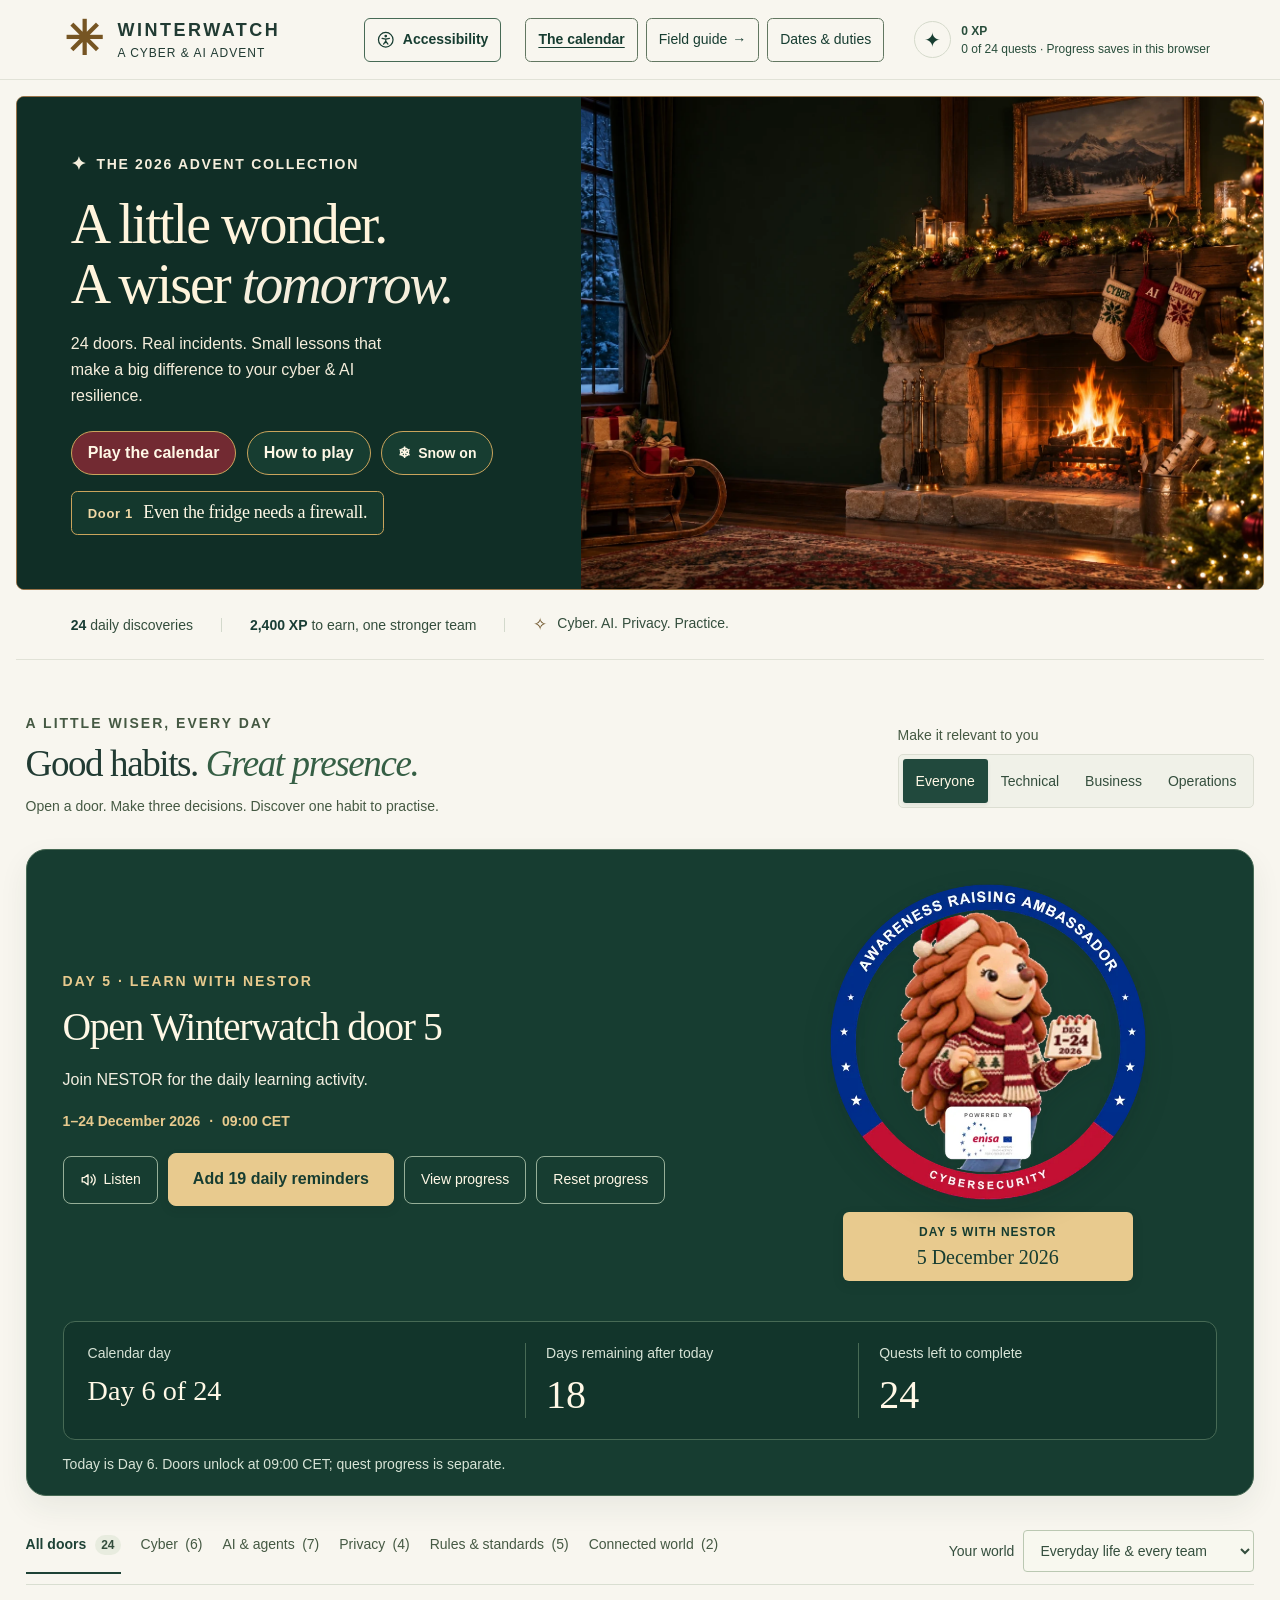
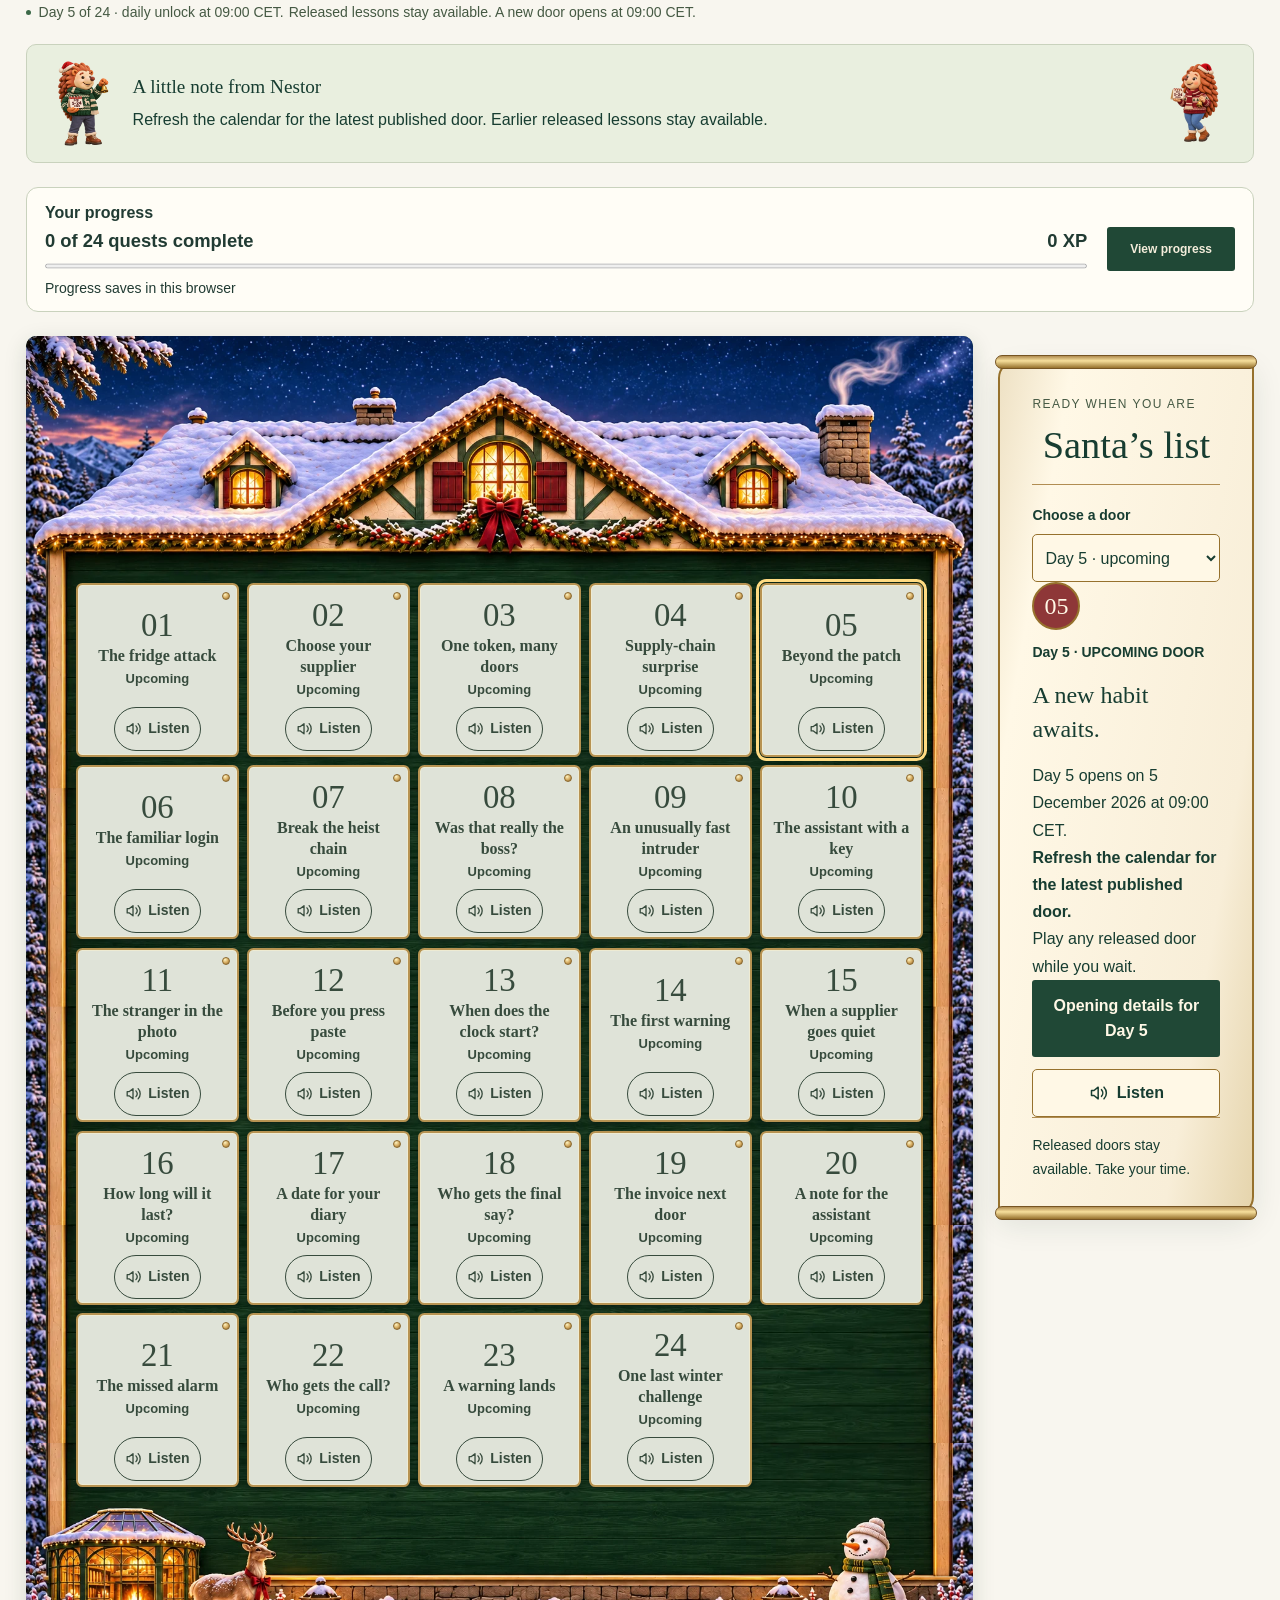
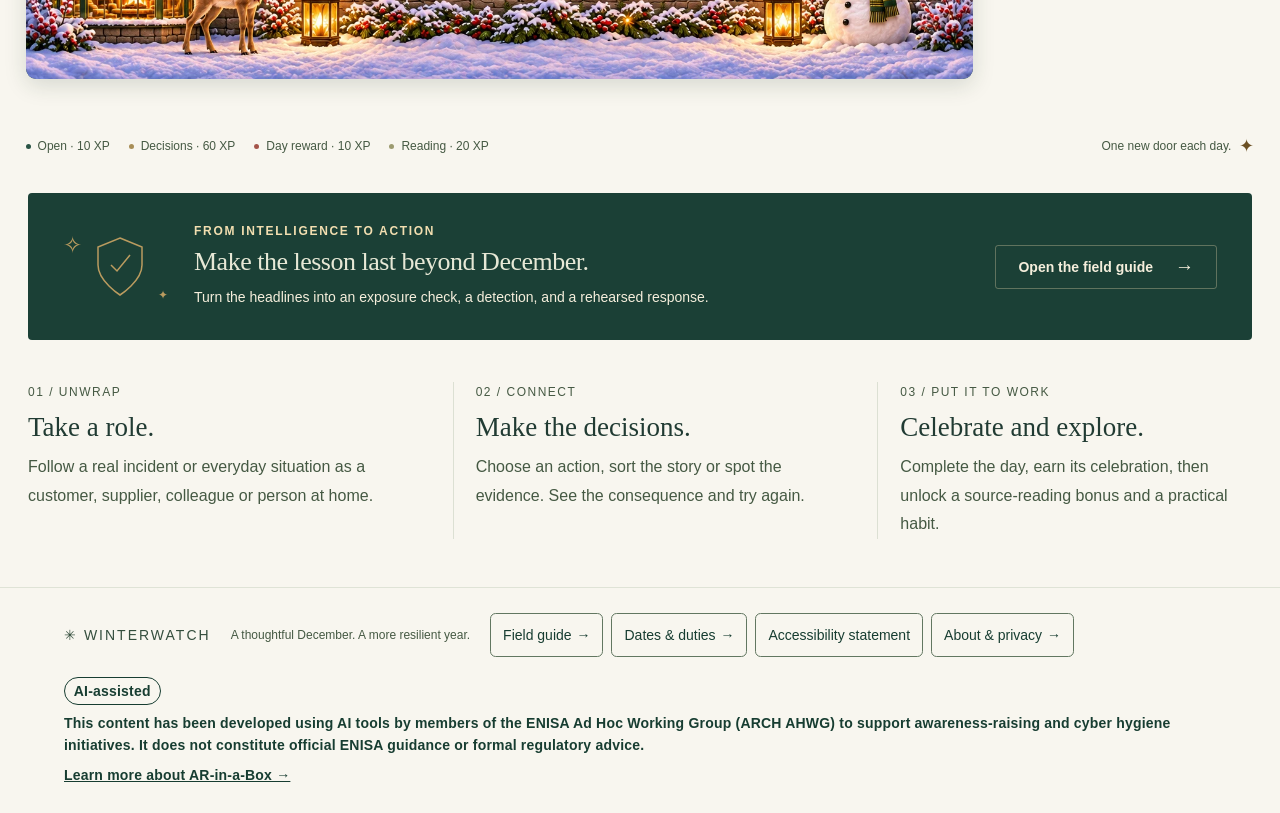
==== commit a0178c23: "Update Winterwatch website publication" ====
--- a/index.html
+++ b/index.html
@@ -13,10 +13,10 @@
   <script src="portrait.js"></script>
   <link rel="stylesheet" href="styles.css?v=66413d32a6106eae">
   <link rel="stylesheet" href="gameplay.css?v=eaee5e00f28dfd4e">
-  <link rel="stylesheet" href="accessibility.css?v=e3969c7e815b266d">
+  <link rel="stylesheet" href="accessibility.css?v=7a3387e014aeb6bd">
   <link rel="stylesheet" href="country-map.css?v=9dab5c401b2aa820">
   <link rel="stylesheet" href="chalet.css?v=ff627952185b439b">
-  <link rel="stylesheet" href="tour.css?v=4d396b2438447bbf">
+  <link rel="stylesheet" href="tour.css?v=74709b3d2ab75171">
   <link rel="icon" type="image/x-icon" sizes="16x16 24x24 32x32 48x48 64x64" href="assets/nestor-family.ico">
   <link rel="apple-touch-icon" sizes="180x180" href="assets/nestor-family-touch.png">
   <script src="lessons.js?v=c4e424cf0bf005f7" defer></script>
@@ -26,7 +26,7 @@
   <script src="country-guidance.js?v=8b2a01068f6ded84" defer></script>
   <script src="game-engine.js?v=ce191526eb13dbf4" defer></script>
   <script src="display-settings.js?v=9a93ffec2ccf05fb" defer></script>
-  <script src="app.js?v=c42053cb4a3c4cd9" defer></script>
+  <script src="app.js?v=4a1c22f425b462cf" defer></script>
   <script src="country-map.js?v=53ee6a13b22cf4b4" defer></script>
 </head>
 <body>
@@ -128,11 +128,10 @@
     <nav class="footer-nav" aria-label="Footer navigation">
       <button type="button" class="text-button" data-guide>Field guide <span aria-hidden="true">→</span></button>
       <button type="button" class="text-button" data-dates>Dates &amp; duties <span aria-hidden="true">→</span></button>
-      <button type="button" class="text-button" data-sources>Research &amp; sources <span aria-hidden="true">→</span></button>
       <a class="text-button" href="accessibility.html">Accessibility statement</a>
       <button type="button" class="text-button" data-about>About &amp; privacy <span aria-hidden="true">→</span></button>
     </nav>
-    <div class="publisher-mark arch-credit"><strong>This content has been developed using AI tools by members of the ENISA Ad Hoc Working Group (ARCH AHWG) to support awareness-raising and cyber hygiene initiatives. It does not constitute official ENISA guidance or formal regulatory advice.</strong><a href="https://www.enisa.europa.eu/topics/awareness-and-cyber-hygiene/ar-in-a-box" target="_blank" rel="noopener noreferrer">Learn more about AR-in-a-Box →</a></div>
+    <div class="publisher-mark arch-credit"><span class="ai-disclosure">AI-assisted</span><strong>This content has been developed using AI tools by members of the ENISA Ad Hoc Working Group (ARCH AHWG) to support awareness-raising and cyber hygiene initiatives. It does not constitute official ENISA guidance or formal regulatory advice.</strong><a href="https://www.enisa.europa.eu/topics/awareness-and-cyber-hygiene/ar-in-a-box" target="_blank" rel="noopener noreferrer">Learn more about AR-in-a-Box →</a></div>
   </footer>
 
   <dialog id="tourDialog" class="tour-dialog" aria-labelledby="tourTitle">
@@ -258,7 +257,6 @@
       </figure>
     </div>
     <div class="tour-actions">
-      <a class="tour-download" href="assets/winterwatch-carousel.pdf" download>Download guide (PDF)</a>
       <button type="button" class="subtle-button" data-tour-play>Play the calendar</button>
       <div class="tour-navigation">
         <button type="button" class="button button-soft" data-tour-back disabled>Back</button>
--- a/accessibility.css
+++ b/accessibility.css
@@ -1 +1 @@
-.progress-stats{flex-wrap:wrap}.progress-stat{flex:1 1 112px;min-width:0}.streak-note{margin:0 0 18px}.guide-content .badge-art{display:grid;place-items:center;width:66px;height:66px;flex:0 0 66px;border:2px solid #8b753e;border-radius:50%;background:#edf1e5;color:#455943}.badge-art svg{width:42px;height:44px}.guide-content .badge.earned .badge-art{background:#204836;color:#fff8e6;border-color:#b49a56}.badge>b{font-size:0.875rem;line-height:1.4}.badge>small{max-width:none}.badge .subtle-button{font-size:0.75rem;margin-top:auto}.badge-reward{position:absolute;top:50%;left:50%;transform:translate(-50%,-50%);width:min(350px,86vw);padding:25px;background:#173d31;color:#fff8e6;border:2px solid #d4b66f;border-radius:16px;text-align:center;box-shadow:0 15px 60px #071f1b66;animation:badge-arrive .5s ease-out both}.badge-reward-symbol{display:grid;place-items:center;width:72px;height:72px;margin:0 auto 15px;border:2px solid #d4b66f;border-radius:50%;font:2.625rem Georgia;color:#fff1bc}.badge-reward>strong{font-size:0.75rem;letter-spacing:1px;color:#fff1bc}.badge-reward h3{font:1.875rem/1.15 Georgia;margin:12px 0}.badge-reward p{font-size:0.875rem;line-height:1.6}@keyframes badge-arrive{from{opacity:0;transform:translate(-50%,-45%) scale(.8)}to{opacity:1;transform:translate(-50%,-50%) scale(1)}}@media(prefers-reduced-motion:reduce){.badge-celebration{display:none}.badge-reward{animation:none}}:root{--serif:Georgia,"Times New Roman",serif;--sans:Arial,Helvetica,sans-serif;--muted:#4b604e}body{font-size:1rem}.site-header{position:relative;z-index:5}.menu-toggle{display:none}.brand small{font-size:0.75rem;letter-spacing:1px}.progress-button b,.progress-button small{font-size:0.75rem;color:#284d3b}.text-button:hover,nav a:hover{color:#684e20}.hero-content{background:#102e26cf}.hero .eyebrow,.hero h1,.hero h1 em,.hero-content p,.hero-note,.hero-note>span{color:#f5eedc}.hero .eyebrow,.hero-note{font-size:0.875rem}.hero-feature,.ambience,.hero-caption{background:#153d31;color:#f5eedc}.hero-feature .feature-kicker,.hero-feature .feature-bottom,.hero-feature .feature-bottom>span{color:#f5eedc;opacity:1}.feature-kicker,.ambience,.hero-caption{font-size:0.75rem}.feature-bottom{font-size:0.875rem}.hero-caption{padding:5px 8px;border-radius:3px}.hero-feature strong{font-size:2rem}.hero-feature strong br{display:block}.hero .tiny-star{color:#f5eedc}.intro-strip{font-size:0.875rem;color:#344e3d;flex-wrap:wrap}.source-date{font-size:0.75rem;color:#455943}.green,.section-top p,.perspective-control>label{color:#455943;font-size:0.875rem}.section-top h2 em{color:#365f45}.segmented{flex-wrap:wrap}.segmented button{font-size:0.875rem;color:#344e3d;min-height:44px}.segmented button.active{color:#fff8e6}.calendar-toolbar{align-items:start}.category-tabs{flex-wrap:wrap;gap:10px 20px}.category-tabs button{font-size:0.875rem;color:#455943;white-space:normal;text-align:left;min-height:44px}.category-tabs button span{font-size:0.75rem;color:#344e3d}.context-filter,.context-filter select,.country-select{font-size:0.875rem;color:#344e3d}.calendar-notice,.calendar-notice b{font-size:0.875rem;color:#455943}.calendar-notice>span{flex-wrap:wrap;line-height:1.6}.calendar-notice{align-items:start}.switch{flex-shrink:0}.status-dot{background:#3b6847}.calendar-bottom{color:#455943;font-size:0.75rem;gap:16px}.legend{flex-wrap:wrap;line-height:1.8}.tiny-star,.strip-star{color:#6b5024}.advent-door{aspect-ratio:auto;min-height:252px}.door-cover{padding:18px 12px 14px;gap:5px}.door-day{font-size:0.75rem;letter-spacing:1px;opacity:1}.door-number{font-size:3rem;margin-top:0}.door-illustration{width:48px;height:48px;flex:0 0 48px;margin:0}.door-topic{font-size:0.875rem;line-height:1.35;max-width:100%;margin-top:auto}.door-category{font-size:0.75rem;line-height:1.4;letter-spacing:.2px;opacity:1;margin-top:0}.door-top-star{opacity:1;font-size:0.75rem;right:12px;top:12px}.door-inner{padding:24px 12px 38px}.door-inner strong{font-size:1.5625rem;line-height:1.15}.door-inner small{font-size:0.75rem}.door-inner>span:last-child{font-size:0.75rem;color:#344e3d}.door-explored{background:#355c43;color:#fff8e6;font-size:0.75rem;width:20px;height:20px}.door-inner .inner-icon{color:#6b5024}.tone-0{--door-accent:#e1cb8e}.tone-1{--door-ink:#304a36;--door-accent:#5c4c29}.tone-2{--door-accent:#f3deb0}.tone-3{--door-ink:#34462e;--door-accent:#425632}.tone-4{--door-ink:#4f4228;--door-accent:#534322}.tone-5{--door-accent:#f1e8bf}.tone-6{--door-ink:#59442e;--door-accent:#66502b}.tone-7{--door-accent:#f0d99e}.field-banner .eyebrow{font-size:0.75rem;color:#f2deb0}.field-banner p,.field-banner .button-outline{font-size:0.875rem;color:#f5eedc}.field-banner .button-outline{white-space:normal}.how-it-works article>span{font-size:0.75rem;color:#455943}.how-it-works p{font-size:1rem;color:#455943;max-width:none}.how-it-works h3{font-size:1.6875rem}footer,footer>.text-button,footer>span{font-size:0.75rem;color:#455943}footer .footer-brand{font-size:0.875rem;color:#344e3d}footer{flex-wrap:wrap;gap:20px}footer .text-button{margin-left:0;min-height:44px}.modal-topline,.modal-topline .status-badge,.modal-heading p,.lesson-duration{font-size:0.75rem;color:#f5eedc}.modal-topline{flex-wrap:wrap}.tab-content,.guide-content{font-size:1rem}.tab-content p,.tab-content li,.guide-content p,.guide-content li{font-size:1rem;line-height:1.75}.source-note,.source-list small,.game-cover small,.game-reassurance,.lesson-tabs button,.decision-kicker,.game-role,.lab-kicker,.framework-notes>span{font-size:0.75rem}.source-note,.source-list small,.game-cover small,.tab-content .game-reassurance{color:#455943}.reading-options>button,.evidence-options>button,.habit-round button,.tab-content .decision-options>button>.decision-option-text{font-size:1rem}.code-block{font-size:0.875rem}.complete-button,.day-navigation button,.day-navigation small{font-size:0.75rem}.badge{opacity:1}.badge small{font-size:0.75rem;color:#455943}.badge.earned small{color:#344e3d}.close-dialog{min-width:44px;min-height:44px}.guide-actions{flex-wrap:wrap}button:focus-visible,a:focus-visible,input:focus-visible,select:focus-visible,summary:focus-visible{outline:3px solid #765119;outline-offset:4px}.hero button:focus-visible,.hero a:focus-visible,.field-banner button:focus-visible{outline-color:#fff1bc}.advent-door:focus-visible{outline:3px solid #765119;outline-offset:5px}@media(max-width:1100px){.doors-grid{grid-template-columns:repeat(4,minmax(0,1fr))}.hero-content{max-width:68%}.hero-feature{width:250px}}@media(max-width:800px){.site-header{height:auto;min-height:80px;gap:10px;padding:14px 4%}.site-header .menu-toggle{display:inline-flex;align-items:center;justify-content:center;min-width:52px;min-height:44px;padding:8px;border:1px solid #7a8c72;background:#f8f6ef;color:#284d3b;border-radius:4px;font-size:0.875rem;margin-left:auto}.site-header nav{display:none}.site-header.menu-open nav{display:flex;position:absolute;top:100%;left:0;right:0;z-index:8;flex-direction:column;align-items:stretch;gap:0;padding:10px 5%;background:#f8f6ef;border-bottom:2px solid #284d3b;box-shadow:0 8px 16px #193d3526}.site-header nav a,.site-header nav button{padding:14px 12px;min-height:48px;font-size:1rem;text-align:left}.site-header .nav-active:after{display:none}.progress-button{gap:5px}.brand{font-size:1rem;letter-spacing:1px;gap:7px}.brand-symbol{font-size:2.125rem}.hero-content{max-width:none;width:100%;padding:56px 6% 260px}.hero{min-height:720px}.hero-feature{width:calc(100% - 12%);right:6%;bottom:52px}.hero-caption{bottom:12px;right:6%}.hero .hero-note{font-size:0.875rem;max-width:100%}.hero-feature strong br{display:none}.hero-content p{font-size:1rem}.hero h1{font-size:3.75rem}.intro-strip>i{display:none}.intro-strip{padding:22px 5%;gap:12px}.doors-grid{grid-template-columns:repeat(3,minmax(0,1fr))}.perspective-control>label{font-size:0.875rem}.section-top{display:block}.perspective-control{display:block}.category-tabs button{font-size:0.875rem}.how-it-works p{font-size:1rem}.calendar-notice{gap:16px}.calendar-notice>span{max-width:65%}.hero-feature .feature-kicker{font-size:0.75rem}.hero-feature .feature-bottom{font-size:0.875rem}.hero-feature strong{font-size:1.875rem}}@media(max-width:600px){.doors-grid{grid-template-columns:repeat(2,minmax(0,1fr));gap:16px 12px}.door-day{font-size:0.75rem}.door-topic{font-size:0.875rem}.door-category{font-size:0.75rem}.advent-door{min-height:252px}.door-illustration{width:48px;height:48px}.door-number{font-size:3rem}.hero h1{font-size:3.25rem}.hero-content{padding-top:68px}.section-top h2{font-size:2.25rem;line-height:1.15}.section-top p{font-size:1rem}.segmented button{font-size:0.875rem;padding:9px 10px}.calendar-notice{flex-direction:column}.calendar-notice>span{max-width:none}.calendar-notice #modeDetail{display:block}.category-tabs{display:grid;grid-template-columns:repeat(2,minmax(0,1fr));gap:4px 12px}.category-tabs button{font-size:0.875rem;padding:10px 0}.calendar-bottom{font-size:0.75rem}.context-filter{flex-wrap:wrap}.context-filter select{width:100%;font-size:0.875rem}.field-banner h2{font-size:2rem}.field-banner p{font-size:1rem}.field-banner .eyebrow{font-size:0.75rem}.how-it-works article>span{font-size:0.75rem}footer>.text-button{font-size:0.875rem}footer>span{display:block;font-size:0.75rem}.game-stage-track{flex-wrap:wrap}.game-stage-track>button{min-width:100px}.game-stage-track>div{flex:1}.modal-footer{flex-wrap:wrap}.game-cover>div{padding:18px}.modal-topline .status-badge{font-size:0.75rem}.lesson-tabs button{font-size:0.875rem}.reading-options>button{padding:14px}.habit-round>div{display:block}.habit-round>div>div{margin-top:10px}.guide-content td,.guide-content th{font-size:0.875rem}.info-dialog .modal-heading h2{font-size:2rem}}@media(max-width:520px){.brand small{display:none}.brand-symbol{font-size:1.875rem}.brand{font-size:0.9375rem}.progress-ring{display:none}.progress-button b{font-size:0.75rem}.hero h1{font-size:3rem}.hero-content p{font-size:1rem}.hero-feature strong{font-size:1.75rem}.ambience{font-size:0.75rem}.hero-caption{font-size:0.75rem;max-width:88%}.hero .eyebrow{font-size:0.75rem;letter-spacing:1px}.intro-strip{font-size:0.875rem}.intro-strip>span:last-of-type:not(.source-date){display:block}.door-inner small{font-size:0.75rem}.door-inner>span:last-child{font-size:0.75rem}.calendar-section{padding-left:5%;padding-right:5%}}@media(prefers-reduced-motion:reduce){html{scroll-behavior:auto}.button:hover,.decision-options>button:hover{transform:none}}.brand-symbol{color:#765523}#progressRing{color:#173d31;background:conic-gradient(#c9d5b8 var(--progress,0%),#f8f6ef 0%)}.door-inner>.door-explored{color:#fff8e6;background:#355c43;top:12px;bottom:auto;right:12px}.country-atlas-inline>summary{padding:12px 0;color:#344e3d;font-size:1rem;cursor:pointer}.country-atlas-inline{margin:14px 0}.tab-content :is(p,li,small,b,span,h3,h4,button,summary,a,dt,dd,cite,blockquote),.guide-content :is(p,li,small,b,span,h3,h4,button,summary,a,dt,dd,cite,blockquote){color:#344e3d}.tab-content .button-green,.guide-content .button-green,.tab-content .habit-round button[aria-pressed=true]{color:#fff8e6}.tab-content .code-header :is(span,button){color:#f5eedc}.tab-content .game-stage-track .solved>span,.tab-content .evidence-options>button[aria-checked=true]>span{color:#fff1bc}.tab-content .atlas-countries button[aria-pressed=true],.guide-content .atlas-countries button[aria-pressed=true]{color:#fff8e6}.guide-content .completion-list button.done{color:#344e3d}.guide-content .badge,.guide-content .badge.earned>span{color:#455943}.share-box textarea{font-size:0.875rem}.modal-heading .close-dialog{color:#f5eedc}.tab-content .artwork-label,.tab-content .lens-switch button.active{color:#fff8e6}.tab-content .artwork-label{background:#153d31}.publisher-mark{display:inline-flex;align-items:center;gap:8px;color:#455943;font-size:0.75rem;letter-spacing:.2px}.publisher-mark img{width:24px;height:24px;object-fit:contain}.publisher-card{display:flex;align-items:center;gap:14px;padding:16px;border:1px solid #c9d2bd;border-radius:6px;background:#fbfaf5;margin-bottom:20px}.publisher-card img{width:40px;height:40px;flex:0 0 40px}.publisher-card p{margin:0;font-size:0.875rem;line-height:1.6}.publisher-card b{font-size:1rem;color:#102c30}@media print{body:has(dialog[open])>*:not(dialog){display:none!important}dialog:not([open]){display:none!important}dialog[open]{position:static;box-shadow:none;max-height:none;overflow:visible;width:auto;max-width:none}dialog::backdrop{display:none}.lesson-tabs,.modal-footer,.close-dialog,.share-box,.celebration-layer,.country-map,.country-atlas-inline{display:none!important}}.playbook-downloads{display:flex;flex-wrap:wrap;align-items:center;gap:10px 16px}.playbook-downloads .button{white-space:normal;text-align:center;line-height:1.5}.playbook-downloads small{flex-basis:100%;font-size:0.75rem;line-height:1.6;color:#455943}.publisher-card a{color:#173d31;text-decoration:underline}.arch-credit{display:block!important;flex-basis:100%;font-size:0.875rem;line-height:1.6;color:#173d31}.arch-credit a{display:flex;width:fit-content;align-items:center;min-height:24px;margin-top:7px;color:#173d31;text-decoration:underline;font-weight:600}.arch-credit strong{font-weight:600}@media(max-width:600px){.advent-tracker{padding:20px 17px}.advent-tracker-heading h3{font-size:1.5625rem}.advent-stats{grid-template-columns:1fr;gap:14px;margin:20px 0}.advent-stats>div{border-right:0;border-bottom:1px solid #cbd6c2;padding:0 0 13px}.advent-stats>div:last-child{border-bottom:0;padding-bottom:0}.advent-stats dd{font-size:1.6875rem}.advent-reminders{align-items:flex-start;flex-direction:column;gap:12px}.advent-reminders .button{width:100%}.arch-credit{font-size:0.875rem!important}}.advent-tracker{margin:30px 0 28px;padding:32px 36px 20px;border:1px solid #476a55;border-radius:20px;background:#173d31;color:#fff8e6;box-shadow:0 12px 30px #173d3112}.advent-banner-main{display:grid;grid-template-columns:minmax(0,1.25fr) minmax(220px,.85fr);align-items:center;gap:20px}.advent-tracker-heading{min-width:0}.advent-tracker .advent-kicker{font:600 .875rem/1.5 var(--sans);letter-spacing:.14em;color:#e8ca8e;margin:0 0 14px}.advent-tracker-heading h3{font:400 clamp(2rem,3.1vw,2.75rem)/1.08 var(--serif);letter-spacing:-.035em;margin:0 0 18px;color:#fff8e6}.advent-tracker-heading h3 em{font-weight:400;color:#e8ca8e}.advent-tracker .advent-intro{font-size:1rem;line-height:1.65;color:#f1eddf;margin:0 0 16px}.advent-tracker .advent-schedule{font-size:.875rem;font-weight:600;line-height:1.7;color:#e8ca8e;margin:0 0 20px}.advent-schedule>span{padding:0 5px}.advent-reminders{display:block}.advent-reminders .button{min-height:52px;padding:14px 24px;border:1px solid #e8ca8e;border-radius:8px;background:#e8ca8e;color:#173d31;font-size:1rem;line-height:1.4;white-space:normal;box-shadow:0 4px 10px #071f1b1a}.advent-reminders .button:hover{background:#f4dba6;transform:none}.advent-reminders button:focus-visible{outline-color:#fff8e6;outline-offset:5px}.advent-reminders p{font-size:.875rem;line-height:1.6;color:#d7e3d6;max-width:430px;margin:12px 0 0}.advent-reminders button:disabled{background:#d5dfcf;border-color:#d5dfcf;color:#344e3d;cursor:default}.advent-nestor{min-width:0;width:100%;max-width:360px;margin:0;justify-self:center;align-self:center}.nestor-illustration{transform-origin:50% 90%}.nestor-illustration img{display:block;width:100%;height:auto;object-fit:contain;filter:drop-shadow(0 12px 14px #071f1b26)}.advent-nestor figcaption{display:flex;justify-content:center;align-items:center;gap:6px 14px;flex-wrap:wrap;margin-top:4px;color:#d7e3d6;font-size:.75rem;line-height:1.5}.advent-stats{display:grid;grid-template-columns:1.4fr 1fr 1fr;gap:20px;margin:26px 0 0;padding:21px 24px;border:1px solid #476a55;border-radius:12px;background:#12352b}.advent-stats>div{min-width:0;border-right:1px solid #476a55;padding-right:20px}.advent-stats>div:last-child{border-right:0;padding-right:0}.advent-stats dt{font-size:.875rem;line-height:1.5;color:#d7e3d6}.advent-stats dd{font:400 2.5rem/1.15 var(--serif);color:#fff8e6;font-variant-numeric:tabular-nums;margin:8px 0 0}.advent-stats .advent-current-stat dd{font-size:clamp(1.35rem,2.2vw,1.9rem);line-height:1.35}.advent-timing{margin:13px 0 0;font-size:.875rem;line-height:1.6;color:#d7e3d6}@media(max-width:800px){.advent-tracker{padding:28px 24px 20px}.advent-banner-main{grid-template-columns:minmax(0,1.2fr) minmax(180px,.8fr);gap:12px}.advent-tracker-heading h3{font-size:2.2rem}.advent-stats{gap:16px;padding:20px}.advent-stats>div{padding-right:16px}}@media(max-width:600px){.advent-tracker{margin-top:28px;padding:26px 20px 18px;border-radius:16px}.advent-banner-main{grid-template-columns:minmax(0,1fr);gap:18px}.advent-tracker-heading h3{font-size:2.2rem}.advent-nestor{max-width:240px;order:-1}.advent-nestor figcaption{gap:4px 10px}.advent-reminders .button{width:100%}.advent-stats{grid-template-columns:1fr 1fr;padding:18px 16px;gap:18px 12px;margin-top:24px}.advent-stats .advent-current-stat{grid-column:1/-1;border-right:0;border-bottom:1px solid #476a55;padding:0 0 16px}.advent-stats .advent-current-stat dd{font-size:1.65rem}.advent-stats>div:nth-child(2){padding-right:12px}.advent-stats>div:last-child{padding-right:0}.advent-stats dd{font-size:2.25rem}.advent-tracker .advent-kicker{font-size:.875rem;letter-spacing:.1em}.advent-timing{margin-top:14px}}#adventTitleMain,#adventTitleAccent:not([hidden]){display:block}#adventTitleAccent[hidden]{display:none}.advent-tracker-heading h3{overflow-wrap:break-word}.nestor-illustration{height:320px;display:flex;align-items:center;justify-content:center}.nestor-illustration img{width:100%;height:100%;object-fit:contain}.nestor-day-ribbon{max-width:290px;margin:10px auto 14px;padding:11px 16px;text-align:center;border-radius:6px;background:#e8ca8e;color:#173d31;box-shadow:0 4px 12px #071f1b1a}.nestor-day-ribbon span{display:block;font-size:.75rem;font-weight:600;letter-spacing:.08em;line-height:1.5}.nestor-day-ribbon strong{display:block;font:400 1.25rem/1.3 var(--serif);margin-top:3px}.advent-reminder-actions{display:flex;gap:10px;align-items:center;flex-wrap:wrap}.advent-reset-button{min-height:48px;padding:11px 16px;border:1px solid #96af98;border-radius:8px;background:#173d31;color:#fff8e6;font-size:.875rem;line-height:1.5}.advent-reset-button:hover{background:#234f3e}.advent-reset-button:focus-visible{outline-color:#fff8e6;outline-offset:5px}.progress-close-actions{justify-content:flex-end}.progress-close-actions .button,.reset-confirm-actions .button{min-height:48px;font-size:.875rem}.reset-confirm-actions{flex-wrap:wrap}.reset-confirm-actions .button{white-space:normal}@media(max-width:600px){.nestor-illustration{height:228px}.nestor-day-ribbon{max-width:230px;margin:8px auto 12px}.advent-reminder-actions{display:grid;grid-template-columns:minmax(0,1fr);width:100%}.advent-reset-button{width:100%}}.calendar-section,.calendar-section *,.calendar-section *::before,.calendar-section *::after{animation:none!important;transition:none!important}.calendar-section .button:hover{transform:none}.advent-door .door-leaf,.advent-door:hover .door-leaf{transform:none!important}.advent-door.is-unwrapped .door-leaf{visibility:hidden}.nestor-illustration{transform:none!important}.snow span{animation-name:winter-snowfall;filter:none;will-change:transform}.snow{--snow-distance:800px}@keyframes winter-snowfall{to{transform:translate3d(var(--drift,25px),var(--snow-distance),0)}}@media(prefers-reduced-motion:reduce){.snow{display:none!important}}.country-prompt h3{margin:22px 0 8px}.country-prompt p{font-size:1rem;line-height:1.65}.country-selection-status{padding:12px 16px;background:#e9efdf;border-left:4px solid #bfa26b;color:#173d31}.country-map .cm-title{font-size:1.25rem}.country-select{font-size:1rem}.country-select select{font-size:1rem;min-height:44px}.country-map .cm-hint,.country-map .cm-legend{font-size:.875rem}.nestor-door-message{display:flex;align-items:center;gap:18px;margin:0 0 24px;padding:16px 24px;background:#e9efdf;border:1px solid #c9d2bd;border-radius:10px;color:#173d31}.nestor-door-message img{width:64px;height:85px;object-fit:contain;flex:none}.nestor-door-message h3{font:400 1.2rem/1.35 var(--serif);margin:0 0 7px}.nestor-door-message p{font-size:1rem;line-height:1.65;margin:0}.advent-door.is-today{outline:3px solid #bf8d3b;outline-offset:4px}.advent-door.is-today .door-day{font-weight:700}@media(max-width:600px){.nestor-door-message{gap:12px;padding:14px}.nestor-door-message img{width:48px;height:64px}}.nestor-note-avatars{display:flex;align-items:flex-end;gap:3px;flex:none}.nestor-note-copy{flex:1;min-width:0}.nestor-note-female{margin-left:auto}.door-lock-dialog{position:fixed;inset:0;margin:auto;height:fit-content;width:min(600px,calc(100% - 32px));max-height:calc(100dvh - 40px);padding:0;border:2px solid #bf8d3b;border-radius:18px;background:#f8f6ef;color:#173d31;box-shadow:0 18px 70px #071f1b55;overflow:auto}.door-lock-dialog::backdrop{background:#071f1bb3}.door-lock-banner{text-align:center;padding:24px 32px 30px}.door-lock-avatars{display:flex;justify-content:center;align-items:flex-end;gap:8px;margin:0 auto 14px}.door-lock-avatars img{display:block;width:110px;height:138px;object-fit:contain}.door-lock-kicker{font-size:.875rem;font-weight:600;letter-spacing:.1em;color:#455943;margin:0 0 12px}.door-lock-banner h2{font:400 2rem/1.2 var(--serif);margin:0 0 16px}.door-lock-banner #doorLockMessage{font-size:1rem;line-height:1.7;margin:0 0 24px}.door-lock-banner .button{min-height:48px}.door-lock-banner button:focus-visible{outline:3px solid #765119;outline-offset:5px}@media(max-width:600px){.nestor-note-avatars{gap:1px}.nestor-note-avatars img{width:40px;height:60px}.door-lock-banner{padding:20px}.door-lock-banner h2{font-size:1.65rem}.door-lock-avatars img{width:90px;height:113px}}.day-navigation{gap:10px}.day-navigation button{display:inline-flex;align-items:center;justify-content:center;gap:8px;min-width:48px;min-height:48px;padding:4px 10px;font-size:.875rem;color:#344e3d}.day-navigation .day-nav-arrow{font-size:1.75rem;line-height:1}.day-navigation small{font-size:.875rem;color:#344e3d;white-space:nowrap}.day-navigation small strong{font-weight:750}.holiday-dialog{position:fixed;inset:0;margin:auto;width:min(760px,calc(100% - 32px));max-width:760px;max-height:calc(100dvh - 32px);padding:0;border:2px solid #bf8d3b;border-radius:18px;background:#f8f6ef;color:#173d31;box-shadow:0 18px 70px #071f1b55;overflow:auto}.holiday-dialog::backdrop{background:#071f1bb3}.holiday-family{display:block;width:100%;height:auto;aspect-ratio:3/2;object-fit:cover}.holiday-copy{padding:24px 32px 30px}.holiday-kicker{font:600 .875rem/1.5 var(--sans);letter-spacing:.08em;color:#455943;margin:0 0 12px}.holiday-copy h2{font:400 2rem/1.2 var(--serif);margin:0 0 14px}.holiday-copy p,.holiday-tips{font-size:1rem;line-height:1.7}.holiday-tips{padding-left:22px;margin:18px 0}.holiday-tips li{padding:4px 0}.holiday-signoff{font-weight:600}.holiday-copy .button{min-height:48px;font-size:.875rem}.holiday-replay{border:1px solid #9eaf97;border-radius:6px;background:#f8f6ef;color:#173d31;min-height:44px;padding:8px 14px;margin-top:14px;font-size:.875rem}@media(max-width:600px){.day-navigation{gap:6px}.day-navigation button{padding:4px 6px}.holiday-copy{padding:20px}.holiday-copy h2{font-size:1.65rem}}.holiday-close{position:absolute;top:12px;right:12px;display:flex;align-items:center;justify-content:center;min-width:48px;min-height:48px;border:1px solid #bf8d3b;border-radius:50%;background:#f8f6ef;color:#173d31;font-size:1.75rem;line-height:1;box-shadow:0 2px 10px #071f1b33}.advent-door.is-upcoming{--door-bg:#e1e5df;--door-ink:#455943;--door-line:#9ca895;--door-accent:#52634d;opacity:1;filter:none}.advent-door.is-upcoming .door-category{opacity:1;letter-spacing:.02em;line-height:1.4}.welcome-dialog{width:min(660px,calc(100% - 32px));max-width:660px}.welcome-family{display:block;width:100%;height:260px;object-fit:contain;background:#173d31;padding:18px}@media(max-width:600px){.welcome-family{height:210px;padding:16px}}.advent-door .door-inner>.door-progress-status{position:absolute;left:10px;right:10px;bottom:12px;font-size:.75rem;line-height:1.5;color:#193d35}html[data-text-size=normal]{font-size:100%}html[data-text-size=larger]{font-size:125%}html[data-text-size=largest]{font-size:150%}.accessibility-button,.lesson-access-tools button,.briefing-listen,.door-listen{font:600 .875rem/1.5 var(--sans);min-height:44px;padding:8px 12px;border:1px solid #476a55;border-radius:6px;background:#f8f6ef;color:#173d31;white-space:normal}.accessibility-button{margin-left:auto}.lesson-access-tools{display:flex;flex-wrap:wrap;gap:10px;margin:12px 0}.lesson-access-tools button{background:#f8f6ef;color:#173d31}.briefing-listen{margin-bottom:18px}.door-card{display:flex;flex-direction:column;gap:9px;min-width:0}.door-card .advent-door{width:100%;flex:1}.door-listen{width:100%}.door-listen[aria-pressed=true],.lesson-access-tools [aria-pressed=true],.briefing-listen[aria-pressed=true]{background:#173d31;color:#fff8e6}.accessibility-dialog{inset:0;margin:auto;width:min(600px,calc(100% - 24px));max-width:calc(100% - 24px);max-height:calc(100dvh - 24px);overflow-y:auto;padding:24px;border:2px solid #bf8d3b;border-radius:16px;background:#f8f6ef;color:#173d31;font:1rem/1.65 var(--sans);overflow-wrap:anywhere}.accessibility-dialog::backdrop{background:#071f1bb3}.accessibility-heading{display:flex;align-items:flex-start;gap:12px}.accessibility-heading h2{font:2rem/1.2 var(--serif);margin:0;flex:1;min-width:0}.accessibility-heading button{min-width:44px;min-height:44px;font-size:1.75rem;background:#f8f6ef;color:#173d31;border:1px solid #476a55;border-radius:50%}.accessibility-setting{display:flex;align-items:center;justify-content:space-between;gap:16px;border-top:1px solid #9ca895;padding:16px 0}.accessibility-setting span{min-width:0}.accessibility-setting small{display:block;font-size:.875rem;line-height:1.6;margin-top:5px}.accessibility-setting select{font:inherit;max-width:100%;min-height:44px;padding:6px;background:#fff;color:#173d31}.accessibility-setting input{width:24px;height:24px;flex:none;accent-color:#173d31}body.pause-animations *,body.pause-animations *::before,body.pause-animations *::after{animation:none!important;transition:none!important;scroll-behavior:auto!important}body.pause-animations .snow,body.pause-animations .celebration-layer,body.pause-animations .badge-celebration{display:none!important}@media(prefers-reduced-motion:reduce){html{scroll-behavior:auto!important}*,*::before,*::after{animation:none!important;transition:none!important}}body.easier-reading :is(p,li,button,a,label,span,small,td,th,dt,dd,h1,h2,h3,h4,summary,blockquote,textarea){line-height:1.8!important;letter-spacing:.12em!important;word-spacing:.16em!important;font-style:normal!important}body.easier-reading :is(em,i,cite){font-style:normal!important}body.easier-reading p{margin-bottom:2em!important}body.high-contrast,body.high-contrast :is(header,footer,main,section,article,aside,nav,dialog,div,figure,figcaption,p,span,small,h1,h2,h3,h4,h5,ul,ol,li,dl,dt,dd,table,thead,tbody,tr,td,th,label,summary,details,blockquote,cite,b,strong,em,i,pre,code,textarea,select,option,input,button,a):not(.advent-door,.advent-door *,.hero-image,.hero-shade,.chalet-doors-area,.door-card){background-color:#000!important;background-image:none!important;color:#fff8e6!important;border-color:#e8ca8e!important;text-shadow:none!important;box-shadow:none!important}body.high-contrast :is(button,input,select,textarea,summary){border:2px solid #fff!important}body.high-contrast a{color:#e8ca8e!important;text-decoration:underline!important}body.high-contrast :is(button,a,input,select,textarea,summary):focus-visible{outline:3px solid #00ffff!important;outline-offset:3px}body.high-contrast [aria-pressed=true],body.high-contrast [aria-selected=true]{outline:3px solid #ffeb3b!important;outline-offset:-4px}body.high-contrast .is-upcoming{border-style:dashed!important}body.high-contrast :is(.hero-scene,.hero-haze){opacity:.2}body.high-contrast .snow{display:none!important}body :is(dialog,.modal-heading,.tab-content,.guide-content,.briefing-layout>*,.lens-card,.game-cover>*,.lesson-visual>*,.door-card,.calendar-section,.field-banner>*),body :is(button,p,li,h1,h2,h3,h4,dd,a){min-width:0;overflow-wrap:anywhere}body :is(img,svg,canvas,textarea,select){max-width:100%}.door-card .advent-door{min-height:22rem;height:auto}.door-card .door-inner,.door-card .door-cover{position:relative;inset:auto;min-height:22rem;height:auto;padding:1.25rem .75rem 3.5rem;display:flex;flex-direction:column;align-items:center;justify-content:space-between;gap:.65rem}.door-card .advent-door:not(.is-unwrapped) .door-inner{display:none}.door-card .advent-door.is-unwrapped .door-cover{display:none}.door-card .door-cover :is(.door-day,.door-number,.door-illustration,.door-topic,.door-category){position:static;transform:none;max-width:100%;width:auto}.door-card .door-cover .door-illustration{width:3.5rem;height:3.5rem}.door-card .door-inner strong{max-width:100%;margin:0}.door-card .door-inner small{max-width:100%;margin:0}.door-card .door-category{margin-top:auto}.door-card .door-progress-status{left:.65rem;right:.65rem;bottom:.65rem}.door-card .door-inner .inner-icon{margin:0}.door-card .door-cover .door-top-star{display:none}body .lesson-tabs{flex-wrap:wrap;overflow:visible;gap:8px 18px}body .lesson-tabs button{white-space:normal}body .day-navigation{flex-wrap:wrap}body .day-navigation small{white-space:normal}body :is(.code-block,pre){white-space:pre-wrap;overflow-wrap:anywhere;word-break:break-word}body .report-table{overflow:visible}body .report-table table{min-width:0;table-layout:fixed;width:100%}body .source-list a{overflow-wrap:anywhere}@media(max-width:800px){.site-header{flex-wrap:wrap}.accessibility-button{order:2;margin-left:0}.menu-toggle{order:3}.site-header nav{order:4}.hero-content{padding-bottom:0}.hero-feature{position:relative;inset:auto;width:auto;max-width:none;margin:24px 6% 50px}.hero{height:auto;min-height:0}.hero-caption{display:none}.hero h1{font-size:clamp(2.25rem,8vw,3.75rem)}.hero-content{max-width:none}.intro-strip{flex-wrap:wrap}.field-banner{flex-direction:column;align-items:flex-start}.field-banner>*{max-width:100%}.briefing-layout,.game-cover,.lesson-visual{grid-template-columns:minmax(0,1fr)}.badges-grid{grid-template-columns:repeat(2,minmax(0,1fr))}.modal-footer{flex-wrap:wrap;gap:12px}}@media(max-width:600px){.doors-grid{grid-template-columns:minmax(0,1fr)}.door-card .advent-door,.door-card .door-inner,.door-card .door-cover{min-height:20rem}.advent-banner-main,.advent-stats{grid-template-columns:minmax(0,1fr)}.advent-stats>div{border-right:0;padding-right:0}.segmented{display:flex;flex-wrap:wrap;max-width:100%}.nestor-door-message{flex-wrap:wrap}.nestor-note-copy{flex-basis:60%}.badges-grid{grid-template-columns:minmax(0,1fr)}.milestone-list article{grid-template-columns:minmax(0,1fr)}.accessibility-setting{flex-wrap:wrap}.lesson-visual dl>div{grid-template-columns:minmax(0,1fr)}.decision-options,.habit-round>div{grid-template-columns:minmax(0,1fr)}.modal-heading,.tab-content,.guide-content{padding-left:16px;padding-right:16px}.holiday-copy{padding:20px 16px}.section-top h2{max-width:100%}.day-navigation{justify-content:center;width:100%}}html:has(body.pause-animations){scroll-behavior:auto!important}.door-card .advent-door{aspect-ratio:auto}.door-lock-banner .door-listen{margin-bottom:12px}.site-header{flex-wrap:wrap;height:auto;min-height:80px;padding-top:12px;padding-bottom:12px}body :is(.category-tabs button,.atlas-heading small){white-space:normal}body .atlas-heading{flex-wrap:wrap}body .atlas-heading>*{min-width:0}.site-header nav{flex-wrap:wrap}body .door-card .door-inner{overflow:visible}@media(max-width:600px){body .completion-list button{flex-wrap:wrap}body .completion-list button small{margin-left:0}body .national-milestones time{min-width:0}body .country-map{max-width:100%;min-width:0}body .cm-grid{max-width:100%}body .hero-content{padding-top:40px}body .game-stage-track>div{min-width:0}}.listen-status:empty{display:none}.listen-status{font:1rem/1.65 var(--sans);padding:12px;background:#f8f6ef;color:#173d31;border:1px solid #476a55;border-radius:6px}.modal-heading .listen-status{color:#173d31}.control-icon{display:inline-block;width:1.25em;height:1.25em;flex:0 0 auto;vertical-align:middle}[data-accessibility],[data-listen],[data-listen-panel]{display:inline-flex;align-items:center;justify-content:center;gap:.5rem}[data-accessibility]{min-width:44px;min-height:44px}@media(max-width:600px){[data-accessibility] .accessibility-label{display:none}[data-accessibility]{padding:10px}[data-accessibility] .accessibility-icon{width:1.5rem;height:1.5rem}}body.high-contrast :is(h1,h2,h3,h4,h5,.eyebrow,.holiday-kicker,.door-lock-kicker):not(.advent-door *){color:#e8ca8e!important}.accessibility-actions{display:flex;flex-wrap:wrap;gap:12px}.accessibility-actions .button{min-height:48px;line-height:1.6;white-space:normal;padding:10px 16px;max-width:100%}.accessibility-heading button{flex-shrink:0;line-height:1;padding:8px}.brand>span,.progress-button>span{min-width:0}.door-card .advent-door .door-inner>.door-progress-status{position:static;inset:auto;margin-top:auto;display:block;width:100%;padding-top:.75rem}.door-card .door-inner{padding-bottom:1.25rem}.door-card .door-inner strong{line-height:1.4}body .close-dialog{position:static;inset:auto;display:flex;align-items:center;justify-content:center;width:auto;height:auto;min-width:44px;min-height:44px;line-height:1;padding:8px;margin:0 0 1rem auto}body .modal-heading::after{display:none}body:is([data-text-size=larger],[data-text-size=largest],.easier-reading) :is(.briefing-layout,.game-cover,.lesson-visual){grid-template-columns:minmax(0,1fr)}body:is([data-text-size=larger],[data-text-size=largest],.easier-reading) .game-stage-track{flex-wrap:wrap}body:is([data-text-size=larger],[data-text-size=largest],.easier-reading) .game-stage-track>button{flex:1 1 12rem}body:is([data-text-size=larger],[data-text-size=largest],.easier-reading) .sequence-cards>li{flex-wrap:wrap;align-items:flex-start}body:is([data-text-size=larger],[data-text-size=largest],.easier-reading) .habit-round>div{flex-wrap:wrap}body :is(.game-stage-track>button>span,.decision-options>button>span:not(.decision-option-text),.evidence-options>button>span){width:auto;height:auto;min-width:1.75rem;min-height:1.75rem;flex:0 0 auto;padding:.15rem;line-height:1.3!important}body .sequence-cards button{width:auto;height:auto;min-width:44px;min-height:44px;line-height:1.3!important;padding:6px}body:is([data-text-size=larger],[data-text-size=largest],.easier-reading) .cm-grid{grid-template-columns:repeat(auto-fit,minmax(3rem,1fr));grid-template-rows:none;max-width:none}body:is([data-text-size=larger],[data-text-size=largest],.easier-reading) .cm-tile{grid-column:auto;grid-row:auto;aspect-ratio:auto;min-height:3rem}@media(max-width:600px){.accessibility-actions{flex-direction:column}.accessibility-actions .button{width:100%}body .country-map .cm-grid{grid-template-columns:repeat(auto-fit,minmax(3rem,1fr));grid-template-rows:none;max-width:none}body .country-map .cm-tile{grid-column:auto;grid-row:auto;aspect-ratio:auto;min-height:3rem}}.category-tabs button:not([data-category=all]) [data-category-count]{display:inline;min-width:0;width:auto;height:auto;padding:0;margin-left:.25em;border:0;border-radius:0;background:transparent;color:inherit;font:inherit}.door-lock-banner #doorLockMessage p{font-size:1rem;line-height:1.7;margin:0 0 1rem}.locked-countdown{display:flex;flex-direction:column;align-items:center;gap:.5rem;padding:1rem;margin:1rem 0;border:1px solid #9ca895;border-radius:10px;background:#e9efdf;color:#173d31}.locked-countdown>span{font-weight:600;line-height:1.6}.locked-countdown strong{display:block;font:600 clamp(1.2rem,3vw,1.65rem)/1.5 var(--sans);font-variant-numeric:tabular-nums;max-width:100%;overflow-wrap:anywhere}#mainNav,.footer-nav{gap:.5rem}.footer-nav{display:flex;flex-wrap:wrap;align-items:stretch;max-width:100%}#mainNav>:is(a,button),.footer-nav>:is(a,button),.statement-page a.calendar-return{display:inline-flex;justify-content:center;align-items:center;gap:.35em;box-sizing:border-box;max-width:100%;min-height:44px;margin:0;padding:.5rem .75rem;border:1px solid #627761;border-radius:.35rem;background:transparent;color:#173d31;font:500 .875rem/1.45 var(--sans);text-align:center;text-decoration:none}#mainNav>:hover,.footer-nav>:hover,.statement-page a.calendar-return:hover{background-color:#e7edde}#mainNav [aria-current=page]{font-weight:700;text-decoration:underline;text-underline-offset:.22em}#mainNav .nav-active::after{content:none}.site-header .menu-toggle{gap:.4em}.menu-icon{flex:none;width:1.25em;height:1.25em}body.high-contrast :is(#mainNav,.footer-nav)>:is(a,button){border:2px solid #e8ca8e!important}.statement-page footer p{display:block}@media(max-width:800px){.site-header.menu-open #mainNav{gap:.5rem}#mainNav>:is(a,button){justify-content:flex-start;min-height:48px;text-align:start}}
+.progress-stats{flex-wrap:wrap}.progress-stat{flex:1 1 112px;min-width:0}.streak-note{margin:0 0 18px}.guide-content .badge-art{display:grid;place-items:center;width:66px;height:66px;flex:0 0 66px;border:2px solid #8b753e;border-radius:50%;background:#edf1e5;color:#455943}.badge-art svg{width:42px;height:44px}.guide-content .badge.earned .badge-art{background:#204836;color:#fff8e6;border-color:#b49a56}.badge>b{font-size:0.875rem;line-height:1.4}.badge>small{max-width:none}.badge .subtle-button{font-size:0.75rem;margin-top:auto}.badge-reward{position:absolute;top:50%;left:50%;transform:translate(-50%,-50%);width:min(350px,86vw);padding:25px;background:#173d31;color:#fff8e6;border:2px solid #d4b66f;border-radius:16px;text-align:center;box-shadow:0 15px 60px #071f1b66;animation:badge-arrive .5s ease-out both}.badge-reward-symbol{display:grid;place-items:center;width:72px;height:72px;margin:0 auto 15px;border:2px solid #d4b66f;border-radius:50%;font:2.625rem Georgia;color:#fff1bc}.badge-reward>strong{font-size:0.75rem;letter-spacing:1px;color:#fff1bc}.badge-reward h3{font:1.875rem/1.15 Georgia;margin:12px 0}.badge-reward p{font-size:0.875rem;line-height:1.6}@keyframes badge-arrive{from{opacity:0;transform:translate(-50%,-45%) scale(.8)}to{opacity:1;transform:translate(-50%,-50%) scale(1)}}@media(prefers-reduced-motion:reduce){.badge-celebration{display:none}.badge-reward{animation:none}}:root{--serif:Georgia,"Times New Roman",serif;--sans:Arial,Helvetica,sans-serif;--muted:#4b604e}body{font-size:1rem}.site-header{position:relative;z-index:5}.menu-toggle{display:none}.brand small{font-size:0.75rem;letter-spacing:1px}.progress-button b,.progress-button small{font-size:0.75rem;color:#284d3b}.text-button:hover,nav a:hover{color:#684e20}.hero-content{background:#102e26cf}.hero .eyebrow,.hero h1,.hero h1 em,.hero-content p,.hero-note,.hero-note>span{color:#f5eedc}.hero .eyebrow,.hero-note{font-size:0.875rem}.hero-feature,.ambience,.hero-caption{background:#153d31;color:#f5eedc}.hero-feature .feature-kicker,.hero-feature .feature-bottom,.hero-feature .feature-bottom>span{color:#f5eedc;opacity:1}.feature-kicker,.ambience,.hero-caption{font-size:0.75rem}.feature-bottom{font-size:0.875rem}.hero-caption{padding:5px 8px;border-radius:3px}.hero-feature strong{font-size:2rem}.hero-feature strong br{display:block}.hero .tiny-star{color:#f5eedc}.intro-strip{font-size:0.875rem;color:#344e3d;flex-wrap:wrap}.source-date{font-size:0.75rem;color:#455943}.green,.section-top p,.perspective-control>label{color:#455943;font-size:0.875rem}.section-top h2 em{color:#365f45}.segmented{flex-wrap:wrap}.segmented button{font-size:0.875rem;color:#344e3d;min-height:44px}.segmented button.active{color:#fff8e6}.calendar-toolbar{align-items:start}.category-tabs{flex-wrap:wrap;gap:10px 20px}.category-tabs button{font-size:0.875rem;color:#455943;white-space:normal;text-align:left;min-height:44px}.category-tabs button span{font-size:0.75rem;color:#344e3d}.context-filter,.context-filter select,.country-select{font-size:0.875rem;color:#344e3d}.calendar-notice,.calendar-notice b{font-size:0.875rem;color:#455943}.calendar-notice>span{flex-wrap:wrap;line-height:1.6}.calendar-notice{align-items:start}.switch{flex-shrink:0}.status-dot{background:#3b6847}.calendar-bottom{color:#455943;font-size:0.75rem;gap:16px}.legend{flex-wrap:wrap;line-height:1.8}.tiny-star,.strip-star{color:#6b5024}.advent-door{aspect-ratio:auto;min-height:252px}.door-cover{padding:18px 12px 14px;gap:5px}.door-day{font-size:0.75rem;letter-spacing:1px;opacity:1}.door-number{font-size:3rem;margin-top:0}.door-illustration{width:48px;height:48px;flex:0 0 48px;margin:0}.door-topic{font-size:0.875rem;line-height:1.35;max-width:100%;margin-top:auto}.door-category{font-size:0.75rem;line-height:1.4;letter-spacing:.2px;opacity:1;margin-top:0}.door-top-star{opacity:1;font-size:0.75rem;right:12px;top:12px}.door-inner{padding:24px 12px 38px}.door-inner strong{font-size:1.5625rem;line-height:1.15}.door-inner small{font-size:0.75rem}.door-inner>span:last-child{font-size:0.75rem;color:#344e3d}.door-explored{background:#355c43;color:#fff8e6;font-size:0.75rem;width:20px;height:20px}.door-inner .inner-icon{color:#6b5024}.tone-0{--door-accent:#e1cb8e}.tone-1{--door-ink:#304a36;--door-accent:#5c4c29}.tone-2{--door-accent:#f3deb0}.tone-3{--door-ink:#34462e;--door-accent:#425632}.tone-4{--door-ink:#4f4228;--door-accent:#534322}.tone-5{--door-accent:#f1e8bf}.tone-6{--door-ink:#59442e;--door-accent:#66502b}.tone-7{--door-accent:#f0d99e}.field-banner .eyebrow{font-size:0.75rem;color:#f2deb0}.field-banner p,.field-banner .button-outline{font-size:0.875rem;color:#f5eedc}.field-banner .button-outline{white-space:normal}.how-it-works article>span{font-size:0.75rem;color:#455943}.how-it-works p{font-size:1rem;color:#455943;max-width:none}.how-it-works h3{font-size:1.6875rem}footer,footer>.text-button,footer>span{font-size:0.75rem;color:#455943}footer .footer-brand{font-size:0.875rem;color:#344e3d}footer{flex-wrap:wrap;gap:20px}footer .text-button{margin-left:0;min-height:44px}.modal-topline,.modal-topline .status-badge,.modal-heading p,.lesson-duration{font-size:0.75rem;color:#f5eedc}.modal-topline{flex-wrap:wrap}.tab-content,.guide-content{font-size:1rem}.tab-content p,.tab-content li,.guide-content p,.guide-content li{font-size:1rem;line-height:1.75}.source-note,.source-list small,.game-cover small,.game-reassurance,.lesson-tabs button,.decision-kicker,.game-role,.lab-kicker,.framework-notes>span{font-size:0.75rem}.source-note,.source-list small,.game-cover small,.tab-content .game-reassurance{color:#455943}.reading-options>button,.evidence-options>button,.habit-round button,.tab-content .decision-options>button>.decision-option-text{font-size:1rem}.code-block{font-size:0.875rem}.complete-button,.day-navigation button,.day-navigation small{font-size:0.75rem}.badge{opacity:1}.badge small{font-size:0.75rem;color:#455943}.badge.earned small{color:#344e3d}.close-dialog{min-width:44px;min-height:44px}.guide-actions{flex-wrap:wrap}button:focus-visible,a:focus-visible,input:focus-visible,select:focus-visible,summary:focus-visible{outline:3px solid #765119;outline-offset:4px}.hero button:focus-visible,.hero a:focus-visible,.field-banner button:focus-visible{outline-color:#fff1bc}.advent-door:focus-visible{outline:3px solid #765119;outline-offset:5px}@media(max-width:1100px){.doors-grid{grid-template-columns:repeat(4,minmax(0,1fr))}.hero-content{max-width:68%}.hero-feature{width:250px}}@media(max-width:800px){.site-header{height:auto;min-height:80px;gap:10px;padding:14px 4%}.site-header .menu-toggle{display:inline-flex;align-items:center;justify-content:center;min-width:52px;min-height:44px;padding:8px;border:1px solid #7a8c72;background:#f8f6ef;color:#284d3b;border-radius:4px;font-size:0.875rem;margin-left:auto}.site-header nav{display:none}.site-header.menu-open nav{display:flex;position:absolute;top:100%;left:0;right:0;z-index:8;flex-direction:column;align-items:stretch;gap:0;padding:10px 5%;background:#f8f6ef;border-bottom:2px solid #284d3b;box-shadow:0 8px 16px #193d3526}.site-header nav a,.site-header nav button{padding:14px 12px;min-height:48px;font-size:1rem;text-align:left}.site-header .nav-active:after{display:none}.progress-button{gap:5px}.brand{font-size:1rem;letter-spacing:1px;gap:7px}.brand-symbol{font-size:2.125rem}.hero-content{max-width:none;width:100%;padding:56px 6% 260px}.hero{min-height:720px}.hero-feature{width:calc(100% - 12%);right:6%;bottom:52px}.hero-caption{bottom:12px;right:6%}.hero .hero-note{font-size:0.875rem;max-width:100%}.hero-feature strong br{display:none}.hero-content p{font-size:1rem}.hero h1{font-size:3.75rem}.intro-strip>i{display:none}.intro-strip{padding:22px 5%;gap:12px}.doors-grid{grid-template-columns:repeat(3,minmax(0,1fr))}.perspective-control>label{font-size:0.875rem}.section-top{display:block}.perspective-control{display:block}.category-tabs button{font-size:0.875rem}.how-it-works p{font-size:1rem}.calendar-notice{gap:16px}.calendar-notice>span{max-width:65%}.hero-feature .feature-kicker{font-size:0.75rem}.hero-feature .feature-bottom{font-size:0.875rem}.hero-feature strong{font-size:1.875rem}}@media(max-width:600px){.doors-grid{grid-template-columns:repeat(2,minmax(0,1fr));gap:16px 12px}.door-day{font-size:0.75rem}.door-topic{font-size:0.875rem}.door-category{font-size:0.75rem}.advent-door{min-height:252px}.door-illustration{width:48px;height:48px}.door-number{font-size:3rem}.hero h1{font-size:3.25rem}.hero-content{padding-top:68px}.section-top h2{font-size:2.25rem;line-height:1.15}.section-top p{font-size:1rem}.segmented button{font-size:0.875rem;padding:9px 10px}.calendar-notice{flex-direction:column}.calendar-notice>span{max-width:none}.calendar-notice #modeDetail{display:block}.category-tabs{display:grid;grid-template-columns:repeat(2,minmax(0,1fr));gap:4px 12px}.category-tabs button{font-size:0.875rem;padding:10px 0}.calendar-bottom{font-size:0.75rem}.context-filter{flex-wrap:wrap}.context-filter select{width:100%;font-size:0.875rem}.field-banner h2{font-size:2rem}.field-banner p{font-size:1rem}.field-banner .eyebrow{font-size:0.75rem}.how-it-works article>span{font-size:0.75rem}footer>.text-button{font-size:0.875rem}footer>span{display:block;font-size:0.75rem}.game-stage-track{flex-wrap:wrap}.game-stage-track>button{min-width:100px}.game-stage-track>div{flex:1}.modal-footer{flex-wrap:wrap}.game-cover>div{padding:18px}.modal-topline .status-badge{font-size:0.75rem}.lesson-tabs button{font-size:0.875rem}.reading-options>button{padding:14px}.habit-round>div{display:block}.habit-round>div>div{margin-top:10px}.guide-content td,.guide-content th{font-size:0.875rem}.info-dialog .modal-heading h2{font-size:2rem}}@media(max-width:520px){.brand small{display:none}.brand-symbol{font-size:1.875rem}.brand{font-size:0.9375rem}.progress-ring{display:none}.progress-button b{font-size:0.75rem}.hero h1{font-size:3rem}.hero-content p{font-size:1rem}.hero-feature strong{font-size:1.75rem}.ambience{font-size:0.75rem}.hero-caption{font-size:0.75rem;max-width:88%}.hero .eyebrow{font-size:0.75rem;letter-spacing:1px}.intro-strip{font-size:0.875rem}.intro-strip>span:last-of-type:not(.source-date){display:block}.door-inner small{font-size:0.75rem}.door-inner>span:last-child{font-size:0.75rem}.calendar-section{padding-left:5%;padding-right:5%}}@media(prefers-reduced-motion:reduce){html{scroll-behavior:auto}.button:hover,.decision-options>button:hover{transform:none}}.brand-symbol{color:#765523}#progressRing{color:#173d31;background:conic-gradient(#c9d5b8 var(--progress,0%),#f8f6ef 0%)}.door-inner>.door-explored{color:#fff8e6;background:#355c43;top:12px;bottom:auto;right:12px}.country-atlas-inline>summary{padding:12px 0;color:#344e3d;font-size:1rem;cursor:pointer}.country-atlas-inline{margin:14px 0}.tab-content :is(p,li,small,b,span,h3,h4,button,summary,a,dt,dd,cite,blockquote),.guide-content :is(p,li,small,b,span,h3,h4,button,summary,a,dt,dd,cite,blockquote){color:#344e3d}.tab-content .button-green,.guide-content .button-green,.tab-content .habit-round button[aria-pressed=true]{color:#fff8e6}.tab-content .code-header :is(span,button){color:#f5eedc}.tab-content .game-stage-track .solved>span,.tab-content .evidence-options>button[aria-checked=true]>span{color:#fff1bc}.tab-content .atlas-countries button[aria-pressed=true],.guide-content .atlas-countries button[aria-pressed=true]{color:#fff8e6}.guide-content .completion-list button.done{color:#344e3d}.guide-content .badge,.guide-content .badge.earned>span{color:#455943}.share-box textarea{font-size:0.875rem}.modal-heading .close-dialog{color:#f5eedc}.tab-content .artwork-label,.tab-content .lens-switch button.active{color:#fff8e6}.tab-content .artwork-label{background:#153d31}.publisher-mark{display:inline-flex;align-items:center;gap:8px;color:#455943;font-size:0.75rem;letter-spacing:.2px}.publisher-mark img{width:24px;height:24px;object-fit:contain}.publisher-card{display:flex;align-items:center;gap:14px;padding:16px;border:1px solid #c9d2bd;border-radius:6px;background:#fbfaf5;margin-bottom:20px}.publisher-card img{width:40px;height:40px;flex:0 0 40px}.publisher-card p{margin:0;font-size:0.875rem;line-height:1.6}.publisher-card b{font-size:1rem;color:#102c30}@media print{body:has(dialog[open])>*:not(dialog){display:none!important}dialog:not([open]){display:none!important}dialog[open]{position:static;box-shadow:none;max-height:none;overflow:visible;width:auto;max-width:none}dialog::backdrop{display:none}.lesson-tabs,.modal-footer,.close-dialog,.share-box,.celebration-layer,.country-map,.country-atlas-inline{display:none!important}}.playbook-downloads{display:flex;flex-wrap:wrap;align-items:center;gap:10px 16px}.playbook-downloads .button{white-space:normal;text-align:center;line-height:1.5}.playbook-downloads small{flex-basis:100%;font-size:0.75rem;line-height:1.6;color:#455943}.publisher-card a{color:#173d31;text-decoration:underline}.arch-credit{display:block!important;flex-basis:100%;font-size:0.875rem;line-height:1.6;color:#173d31}.arch-credit a{display:flex;width:fit-content;align-items:center;min-height:24px;margin-top:7px;color:#173d31;text-decoration:underline;font-weight:600}.arch-credit strong{font-weight:600}.arch-credit .ai-disclosure{display:block;width:fit-content;max-width:100%;margin-bottom:.4rem;padding:.12rem .55rem;border:1px solid currentColor;border-radius:1rem;font-weight:600}@media(max-width:600px){.advent-tracker{padding:20px 17px}.advent-tracker-heading h3{font-size:1.5625rem}.advent-stats{grid-template-columns:1fr;gap:14px;margin:20px 0}.advent-stats>div{border-right:0;border-bottom:1px solid #cbd6c2;padding:0 0 13px}.advent-stats>div:last-child{border-bottom:0;padding-bottom:0}.advent-stats dd{font-size:1.6875rem}.advent-reminders{align-items:flex-start;flex-direction:column;gap:12px}.advent-reminders .button{width:100%}.arch-credit{font-size:0.875rem!important}}.advent-tracker{margin:30px 0 28px;padding:32px 36px 20px;border:1px solid #476a55;border-radius:20px;background:#173d31;color:#fff8e6;box-shadow:0 12px 30px #173d3112}.advent-banner-main{display:grid;grid-template-columns:minmax(0,1.25fr) minmax(220px,.85fr);align-items:center;gap:20px}.advent-tracker-heading{min-width:0}.advent-tracker .advent-kicker{font:600 .875rem/1.5 var(--sans);letter-spacing:.14em;color:#e8ca8e;margin:0 0 14px}.advent-tracker-heading h3{font:400 clamp(2rem,3.1vw,2.75rem)/1.08 var(--serif);letter-spacing:-.035em;margin:0 0 18px;color:#fff8e6}.advent-tracker-heading h3 em{font-weight:400;color:#e8ca8e}.advent-tracker .advent-intro{font-size:1rem;line-height:1.65;color:#f1eddf;margin:0 0 16px}.advent-tracker .advent-schedule{font-size:.875rem;font-weight:600;line-height:1.7;color:#e8ca8e;margin:0 0 20px}.advent-schedule>span{padding:0 5px}.advent-reminders{display:block}.advent-reminders .button{min-height:52px;padding:14px 24px;border:1px solid #e8ca8e;border-radius:8px;background:#e8ca8e;color:#173d31;font-size:1rem;line-height:1.4;white-space:normal;box-shadow:0 4px 10px #071f1b1a}.advent-reminders .button:hover{background:#f4dba6;transform:none}.advent-reminders button:focus-visible{outline-color:#fff8e6;outline-offset:5px}.advent-reminders p{font-size:.875rem;line-height:1.6;color:#d7e3d6;max-width:430px;margin:12px 0 0}.advent-reminders button:disabled{background:#d5dfcf;border-color:#d5dfcf;color:#344e3d;cursor:default}.advent-nestor{min-width:0;width:100%;max-width:360px;margin:0;justify-self:center;align-self:center}.nestor-illustration{transform-origin:50% 90%}.nestor-illustration img{display:block;width:100%;height:auto;object-fit:contain;filter:drop-shadow(0 12px 14px #071f1b26)}.advent-nestor figcaption{display:flex;justify-content:center;align-items:center;gap:6px 14px;flex-wrap:wrap;margin-top:4px;color:#d7e3d6;font-size:.75rem;line-height:1.5}.advent-stats{display:grid;grid-template-columns:1.4fr 1fr 1fr;gap:20px;margin:26px 0 0;padding:21px 24px;border:1px solid #476a55;border-radius:12px;background:#12352b}.advent-stats>div{min-width:0;border-right:1px solid #476a55;padding-right:20px}.advent-stats>div:last-child{border-right:0;padding-right:0}.advent-stats dt{font-size:.875rem;line-height:1.5;color:#d7e3d6}.advent-stats dd{font:400 2.5rem/1.15 var(--serif);color:#fff8e6;font-variant-numeric:tabular-nums;margin:8px 0 0}.advent-stats .advent-current-stat dd{font-size:clamp(1.35rem,2.2vw,1.9rem);line-height:1.35}.advent-timing{margin:13px 0 0;font-size:.875rem;line-height:1.6;color:#d7e3d6}@media(max-width:800px){.advent-tracker{padding:28px 24px 20px}.advent-banner-main{grid-template-columns:minmax(0,1.2fr) minmax(180px,.8fr);gap:12px}.advent-tracker-heading h3{font-size:2.2rem}.advent-stats{gap:16px;padding:20px}.advent-stats>div{padding-right:16px}}@media(max-width:600px){.advent-tracker{margin-top:28px;padding:26px 20px 18px;border-radius:16px}.advent-banner-main{grid-template-columns:minmax(0,1fr);gap:18px}.advent-tracker-heading h3{font-size:2.2rem}.advent-nestor{max-width:240px;order:-1}.advent-nestor figcaption{gap:4px 10px}.advent-reminders .button{width:100%}.advent-stats{grid-template-columns:1fr 1fr;padding:18px 16px;gap:18px 12px;margin-top:24px}.advent-stats .advent-current-stat{grid-column:1/-1;border-right:0;border-bottom:1px solid #476a55;padding:0 0 16px}.advent-stats .advent-current-stat dd{font-size:1.65rem}.advent-stats>div:nth-child(2){padding-right:12px}.advent-stats>div:last-child{padding-right:0}.advent-stats dd{font-size:2.25rem}.advent-tracker .advent-kicker{font-size:.875rem;letter-spacing:.1em}.advent-timing{margin-top:14px}}#adventTitleMain,#adventTitleAccent:not([hidden]){display:block}#adventTitleAccent[hidden]{display:none}.advent-tracker-heading h3{overflow-wrap:break-word}.nestor-illustration{height:320px;display:flex;align-items:center;justify-content:center}.nestor-illustration img{width:100%;height:100%;object-fit:contain}.nestor-day-ribbon{max-width:290px;margin:10px auto 14px;padding:11px 16px;text-align:center;border-radius:6px;background:#e8ca8e;color:#173d31;box-shadow:0 4px 12px #071f1b1a}.nestor-day-ribbon span{display:block;font-size:.75rem;font-weight:600;letter-spacing:.08em;line-height:1.5}.nestor-day-ribbon strong{display:block;font:400 1.25rem/1.3 var(--serif);margin-top:3px}.advent-reminder-actions{display:flex;gap:10px;align-items:center;flex-wrap:wrap}.advent-reset-button{min-height:48px;padding:11px 16px;border:1px solid #96af98;border-radius:8px;background:#173d31;color:#fff8e6;font-size:.875rem;line-height:1.5}.advent-reset-button:hover{background:#234f3e}.advent-reset-button:focus-visible{outline-color:#fff8e6;outline-offset:5px}.progress-close-actions{justify-content:flex-end}.progress-close-actions .button,.reset-confirm-actions .button{min-height:48px;font-size:.875rem}.reset-confirm-actions{flex-wrap:wrap}.reset-confirm-actions .button{white-space:normal}@media(max-width:600px){.nestor-illustration{height:228px}.nestor-day-ribbon{max-width:230px;margin:8px auto 12px}.advent-reminder-actions{display:grid;grid-template-columns:minmax(0,1fr);width:100%}.advent-reset-button{width:100%}}.calendar-section,.calendar-section *,.calendar-section *::before,.calendar-section *::after{animation:none!important;transition:none!important}.calendar-section .button:hover{transform:none}.advent-door .door-leaf,.advent-door:hover .door-leaf{transform:none!important}.advent-door.is-unwrapped .door-leaf{visibility:hidden}.nestor-illustration{transform:none!important}.snow span{animation-name:winter-snowfall;filter:none;will-change:transform}.snow{--snow-distance:800px}@keyframes winter-snowfall{to{transform:translate3d(var(--drift,25px),var(--snow-distance),0)}}@media(prefers-reduced-motion:reduce){.snow{display:none!important}}.country-prompt h3{margin:22px 0 8px}.country-prompt p{font-size:1rem;line-height:1.65}.country-selection-status{padding:12px 16px;background:#e9efdf;border-left:4px solid #bfa26b;color:#173d31}.country-map .cm-title{font-size:1.25rem}.country-select{font-size:1rem}.country-select select{font-size:1rem;min-height:44px}.country-map .cm-hint,.country-map .cm-legend{font-size:.875rem}.nestor-door-message{display:flex;align-items:center;gap:18px;margin:0 0 24px;padding:16px 24px;background:#e9efdf;border:1px solid #c9d2bd;border-radius:10px;color:#173d31}.nestor-door-message img{width:64px;height:85px;object-fit:contain;flex:none}.nestor-door-message h3{font:400 1.2rem/1.35 var(--serif);margin:0 0 7px}.nestor-door-message p{font-size:1rem;line-height:1.65;margin:0}.advent-door.is-today{outline:3px solid #bf8d3b;outline-offset:4px}.advent-door.is-today .door-day{font-weight:700}@media(max-width:600px){.nestor-door-message{gap:12px;padding:14px}.nestor-door-message img{width:48px;height:64px}}.nestor-note-avatars{display:flex;align-items:flex-end;gap:3px;flex:none}.nestor-note-copy{flex:1;min-width:0}.nestor-note-female{margin-left:auto}.door-lock-dialog{position:fixed;inset:0;margin:auto;height:fit-content;width:min(600px,calc(100% - 32px));max-height:calc(100dvh - 40px);padding:0;border:2px solid #bf8d3b;border-radius:18px;background:#f8f6ef;color:#173d31;box-shadow:0 18px 70px #071f1b55;overflow:auto}.door-lock-dialog::backdrop{background:#071f1bb3}.door-lock-banner{text-align:center;padding:24px 32px 30px}.door-lock-avatars{display:flex;justify-content:center;align-items:flex-end;gap:8px;margin:0 auto 14px}.door-lock-avatars img{display:block;width:110px;height:138px;object-fit:contain}.door-lock-kicker{font-size:.875rem;font-weight:600;letter-spacing:.1em;color:#455943;margin:0 0 12px}.door-lock-banner h2{font:400 2rem/1.2 var(--serif);margin:0 0 16px}.door-lock-banner #doorLockMessage{font-size:1rem;line-height:1.7;margin:0 0 24px}.door-lock-banner .button{min-height:48px}.door-lock-banner button:focus-visible{outline:3px solid #765119;outline-offset:5px}@media(max-width:600px){.nestor-note-avatars{gap:1px}.nestor-note-avatars img{width:40px;height:60px}.door-lock-banner{padding:20px}.door-lock-banner h2{font-size:1.65rem}.door-lock-avatars img{width:90px;height:113px}}.day-navigation{gap:10px}.day-navigation button{display:inline-flex;align-items:center;justify-content:center;gap:8px;min-width:48px;min-height:48px;padding:4px 10px;font-size:.875rem;color:#344e3d}.day-navigation .day-nav-arrow{font-size:1.75rem;line-height:1}.day-navigation small{font-size:.875rem;color:#344e3d;white-space:nowrap}.day-navigation small strong{font-weight:750}.holiday-dialog{position:fixed;inset:0;margin:auto;width:min(760px,calc(100% - 32px));max-width:760px;max-height:calc(100dvh - 32px);padding:0;border:2px solid #bf8d3b;border-radius:18px;background:#f8f6ef;color:#173d31;box-shadow:0 18px 70px #071f1b55;overflow:auto}.holiday-dialog::backdrop{background:#071f1bb3}.holiday-family{display:block;width:100%;height:auto;aspect-ratio:3/2;object-fit:cover}.holiday-copy{padding:24px 32px 30px}.holiday-kicker{font:600 .875rem/1.5 var(--sans);letter-spacing:.08em;color:#455943;margin:0 0 12px}.holiday-copy h2{font:400 2rem/1.2 var(--serif);margin:0 0 14px}.holiday-copy p,.holiday-tips{font-size:1rem;line-height:1.7}.holiday-tips{padding-left:22px;margin:18px 0}.holiday-tips li{padding:4px 0}.holiday-signoff{font-weight:600}.holiday-copy .button{min-height:48px;font-size:.875rem}.holiday-replay{border:1px solid #9eaf97;border-radius:6px;background:#f8f6ef;color:#173d31;min-height:44px;padding:8px 14px;margin-top:14px;font-size:.875rem}@media(max-width:600px){.day-navigation{gap:6px}.day-navigation button{padding:4px 6px}.holiday-copy{padding:20px}.holiday-copy h2{font-size:1.65rem}}.holiday-close{position:absolute;top:12px;right:12px;display:flex;align-items:center;justify-content:center;min-width:48px;min-height:48px;border:1px solid #bf8d3b;border-radius:50%;background:#f8f6ef;color:#173d31;font-size:1.75rem;line-height:1;box-shadow:0 2px 10px #071f1b33}.advent-door.is-upcoming{--door-bg:#e1e5df;--door-ink:#455943;--door-line:#9ca895;--door-accent:#52634d;opacity:1;filter:none}.advent-door.is-upcoming .door-category{opacity:1;letter-spacing:.02em;line-height:1.4}.welcome-dialog{width:min(660px,calc(100% - 32px));max-width:660px}.welcome-family{display:block;width:100%;height:260px;object-fit:contain;background:#173d31;padding:18px}@media(max-width:600px){.welcome-family{height:210px;padding:16px}}.advent-door .door-inner>.door-progress-status{position:absolute;left:10px;right:10px;bottom:12px;font-size:.75rem;line-height:1.5;color:#193d35}html[data-text-size=normal]{font-size:100%}html[data-text-size=larger]{font-size:125%}html[data-text-size=largest]{font-size:150%}.accessibility-button,.lesson-access-tools button,.briefing-listen,.door-listen{font:600 .875rem/1.5 var(--sans);min-height:44px;padding:8px 12px;border:1px solid #476a55;border-radius:6px;background:#f8f6ef;color:#173d31;white-space:normal}.accessibility-button{margin-left:auto}.lesson-access-tools{display:flex;flex-wrap:wrap;gap:10px;margin:12px 0}.lesson-access-tools button{background:#f8f6ef;color:#173d31}.briefing-listen{margin-bottom:18px}.door-card{display:flex;flex-direction:column;gap:9px;min-width:0}.door-card .advent-door{width:100%;flex:1}.door-listen{width:100%}.door-listen[aria-pressed=true],.lesson-access-tools [aria-pressed=true],.briefing-listen[aria-pressed=true]{background:#173d31;color:#fff8e6}.accessibility-dialog{inset:0;margin:auto;width:min(600px,calc(100% - 24px));max-width:calc(100% - 24px);max-height:calc(100dvh - 24px);overflow-y:auto;padding:24px;border:2px solid #bf8d3b;border-radius:16px;background:#f8f6ef;color:#173d31;font:1rem/1.65 var(--sans);overflow-wrap:anywhere}.accessibility-dialog::backdrop{background:#071f1bb3}.accessibility-heading{display:flex;align-items:flex-start;gap:12px}.accessibility-heading h2{font:2rem/1.2 var(--serif);margin:0;flex:1;min-width:0}.accessibility-heading button{min-width:44px;min-height:44px;font-size:1.75rem;background:#f8f6ef;color:#173d31;border:1px solid #476a55;border-radius:50%}.accessibility-setting{display:flex;align-items:center;justify-content:space-between;gap:16px;border-top:1px solid #9ca895;padding:16px 0}.accessibility-setting span{min-width:0}.accessibility-setting small{display:block;font-size:.875rem;line-height:1.6;margin-top:5px}.accessibility-setting select{font:inherit;max-width:100%;min-height:44px;padding:6px;background:#fff;color:#173d31}.accessibility-setting input{width:24px;height:24px;flex:none;accent-color:#173d31}body.pause-animations *,body.pause-animations *::before,body.pause-animations *::after{animation:none!important;transition:none!important;scroll-behavior:auto!important}body.pause-animations .snow,body.pause-animations .celebration-layer,body.pause-animations .badge-celebration{display:none!important}@media(prefers-reduced-motion:reduce){html{scroll-behavior:auto!important}*,*::before,*::after{animation:none!important;transition:none!important}}body.easier-reading :is(p,li,button,a,label,span,small,td,th,dt,dd,h1,h2,h3,h4,summary,blockquote,textarea){line-height:1.8!important;letter-spacing:.12em!important;word-spacing:.16em!important;font-style:normal!important}body.easier-reading :is(em,i,cite){font-style:normal!important}body.easier-reading p{margin-bottom:2em!important}body.high-contrast,body.high-contrast :is(header,footer,main,section,article,aside,nav,dialog,div,figure,figcaption,p,span,small,h1,h2,h3,h4,h5,ul,ol,li,dl,dt,dd,table,thead,tbody,tr,td,th,label,summary,details,blockquote,cite,b,strong,em,i,pre,code,textarea,select,option,input,button,a):not(.advent-door,.advent-door *,.hero-image,.hero-shade,.chalet-doors-area,.door-card){background-color:#000!important;background-image:none!important;color:#fff8e6!important;border-color:#e8ca8e!important;text-shadow:none!important;box-shadow:none!important}body.high-contrast :is(button,input,select,textarea,summary){border:2px solid #fff!important}body.high-contrast a{color:#e8ca8e!important;text-decoration:underline!important}body.high-contrast :is(button,a,input,select,textarea,summary):focus-visible{outline:3px solid #00ffff!important;outline-offset:3px}body.high-contrast [aria-pressed=true],body.high-contrast [aria-selected=true]{outline:3px solid #ffeb3b!important;outline-offset:-4px}body.high-contrast .is-upcoming{border-style:dashed!important}body.high-contrast :is(.hero-scene,.hero-haze){opacity:.2}body.high-contrast .snow{display:none!important}body :is(dialog,.modal-heading,.tab-content,.guide-content,.briefing-layout>*,.lens-card,.game-cover>*,.lesson-visual>*,.door-card,.calendar-section,.field-banner>*),body :is(button,p,li,h1,h2,h3,h4,dd,a){min-width:0;overflow-wrap:anywhere}body :is(img,svg,canvas,textarea,select){max-width:100%}.door-card .advent-door{min-height:22rem;height:auto}.door-card .door-inner,.door-card .door-cover{position:relative;inset:auto;min-height:22rem;height:auto;padding:1.25rem .75rem 3.5rem;display:flex;flex-direction:column;align-items:center;justify-content:space-between;gap:.65rem}.door-card .advent-door:not(.is-unwrapped) .door-inner{display:none}.door-card .advent-door.is-unwrapped .door-cover{display:none}.door-card .door-cover :is(.door-day,.door-number,.door-illustration,.door-topic,.door-category){position:static;transform:none;max-width:100%;width:auto}.door-card .door-cover .door-illustration{width:3.5rem;height:3.5rem}.door-card .door-inner strong{max-width:100%;margin:0}.door-card .door-inner small{max-width:100%;margin:0}.door-card .door-category{margin-top:auto}.door-card .door-progress-status{left:.65rem;right:.65rem;bottom:.65rem}.door-card .door-inner .inner-icon{margin:0}.door-card .door-cover .door-top-star{display:none}body .lesson-tabs{flex-wrap:wrap;overflow:visible;gap:8px 18px}body .lesson-tabs button{white-space:normal}body .day-navigation{flex-wrap:wrap}body .day-navigation small{white-space:normal}body :is(.code-block,pre){white-space:pre-wrap;overflow-wrap:anywhere;word-break:break-word}body .report-table{overflow:visible}body .report-table table{min-width:0;table-layout:fixed;width:100%}body .source-list a{overflow-wrap:anywhere}@media(max-width:800px){.site-header{flex-wrap:wrap}.accessibility-button{order:2;margin-left:0}.menu-toggle{order:3}.site-header nav{order:4}.hero-content{padding-bottom:0}.hero-feature{position:relative;inset:auto;width:auto;max-width:none;margin:24px 6% 50px}.hero{height:auto;min-height:0}.hero-caption{display:none}.hero h1{font-size:clamp(2.25rem,8vw,3.75rem)}.hero-content{max-width:none}.intro-strip{flex-wrap:wrap}.field-banner{flex-direction:column;align-items:flex-start}.field-banner>*{max-width:100%}.briefing-layout,.game-cover,.lesson-visual{grid-template-columns:minmax(0,1fr)}.badges-grid{grid-template-columns:repeat(2,minmax(0,1fr))}.modal-footer{flex-wrap:wrap;gap:12px}}@media(max-width:600px){.doors-grid{grid-template-columns:minmax(0,1fr)}.door-card .advent-door,.door-card .door-inner,.door-card .door-cover{min-height:20rem}.advent-banner-main,.advent-stats{grid-template-columns:minmax(0,1fr)}.advent-stats>div{border-right:0;padding-right:0}.segmented{display:flex;flex-wrap:wrap;max-width:100%}.nestor-door-message{flex-wrap:wrap}.nestor-note-copy{flex-basis:60%}.badges-grid{grid-template-columns:minmax(0,1fr)}.milestone-list article{grid-template-columns:minmax(0,1fr)}.accessibility-setting{flex-wrap:wrap}.lesson-visual dl>div{grid-template-columns:minmax(0,1fr)}.decision-options,.habit-round>div{grid-template-columns:minmax(0,1fr)}.modal-heading,.tab-content,.guide-content{padding-left:16px;padding-right:16px}.holiday-copy{padding:20px 16px}.section-top h2{max-width:100%}.day-navigation{justify-content:center;width:100%}}html:has(body.pause-animations){scroll-behavior:auto!important}.door-card .advent-door{aspect-ratio:auto}.door-lock-banner .door-listen{margin-bottom:12px}.site-header{flex-wrap:wrap;height:auto;min-height:80px;padding-top:12px;padding-bottom:12px}body :is(.category-tabs button,.atlas-heading small){white-space:normal}body .atlas-heading{flex-wrap:wrap}body .atlas-heading>*{min-width:0}.site-header nav{flex-wrap:wrap}body .door-card .door-inner{overflow:visible}@media(max-width:600px){body .completion-list button{flex-wrap:wrap}body .completion-list button small{margin-left:0}body .national-milestones time{min-width:0}body .country-map{max-width:100%;min-width:0}body .cm-grid{max-width:100%}body .hero-content{padding-top:40px}body .game-stage-track>div{min-width:0}}.listen-status:empty{display:none}.listen-status{font:1rem/1.65 var(--sans);padding:12px;background:#f8f6ef;color:#173d31;border:1px solid #476a55;border-radius:6px}.modal-heading .listen-status{color:#173d31}.control-icon{display:inline-block;width:1.25em;height:1.25em;flex:0 0 auto;vertical-align:middle}[data-accessibility],[data-listen],[data-listen-panel]{display:inline-flex;align-items:center;justify-content:center;gap:.5rem}[data-accessibility]{min-width:44px;min-height:44px}@media(max-width:600px){[data-accessibility] .accessibility-label{display:none}[data-accessibility]{padding:10px}[data-accessibility] .accessibility-icon{width:1.5rem;height:1.5rem}}body.high-contrast :is(h1,h2,h3,h4,h5,.eyebrow,.holiday-kicker,.door-lock-kicker):not(.advent-door *){color:#e8ca8e!important}.accessibility-actions{display:flex;flex-wrap:wrap;gap:12px}.accessibility-actions .button{min-height:48px;line-height:1.6;white-space:normal;padding:10px 16px;max-width:100%}.accessibility-heading button{flex-shrink:0;line-height:1;padding:8px}.brand>span,.progress-button>span{min-width:0}.door-card .advent-door .door-inner>.door-progress-status{position:static;inset:auto;margin-top:auto;display:block;width:100%;padding-top:.75rem}.door-card .door-inner{padding-bottom:1.25rem}.door-card .door-inner strong{line-height:1.4}body .close-dialog{position:static;inset:auto;display:flex;align-items:center;justify-content:center;width:auto;height:auto;min-width:44px;min-height:44px;line-height:1;padding:8px;margin:0 0 1rem auto}body .modal-heading::after{display:none}body:is([data-text-size=larger],[data-text-size=largest],.easier-reading) :is(.briefing-layout,.game-cover,.lesson-visual){grid-template-columns:minmax(0,1fr)}body:is([data-text-size=larger],[data-text-size=largest],.easier-reading) .game-stage-track{flex-wrap:wrap}body:is([data-text-size=larger],[data-text-size=largest],.easier-reading) .game-stage-track>button{flex:1 1 12rem}body:is([data-text-size=larger],[data-text-size=largest],.easier-reading) .sequence-cards>li{flex-wrap:wrap;align-items:flex-start}body:is([data-text-size=larger],[data-text-size=largest],.easier-reading) .habit-round>div{flex-wrap:wrap}body :is(.game-stage-track>button>span,.decision-options>button>span:not(.decision-option-text),.evidence-options>button>span){width:auto;height:auto;min-width:1.75rem;min-height:1.75rem;flex:0 0 auto;padding:.15rem;line-height:1.3!important}body .sequence-cards button{width:auto;height:auto;min-width:44px;min-height:44px;line-height:1.3!important;padding:6px}body:is([data-text-size=larger],[data-text-size=largest],.easier-reading) .cm-grid{grid-template-columns:repeat(auto-fit,minmax(3rem,1fr));grid-template-rows:none;max-width:none}body:is([data-text-size=larger],[data-text-size=largest],.easier-reading) .cm-tile{grid-column:auto;grid-row:auto;aspect-ratio:auto;min-height:3rem}@media(max-width:600px){.accessibility-actions{flex-direction:column}.accessibility-actions .button{width:100%}body .country-map .cm-grid{grid-template-columns:repeat(auto-fit,minmax(3rem,1fr));grid-template-rows:none;max-width:none}body .country-map .cm-tile{grid-column:auto;grid-row:auto;aspect-ratio:auto;min-height:3rem}}.category-tabs button:not([data-category=all]) [data-category-count]{display:inline;min-width:0;width:auto;height:auto;padding:0;margin-left:.25em;border:0;border-radius:0;background:transparent;color:inherit;font:inherit}.door-lock-banner #doorLockMessage p{font-size:1rem;line-height:1.7;margin:0 0 1rem}.locked-countdown{display:flex;flex-direction:column;align-items:center;gap:.5rem;padding:1rem;margin:1rem 0;border:1px solid #9ca895;border-radius:10px;background:#e9efdf;color:#173d31}.locked-countdown>span{font-weight:600;line-height:1.6}.locked-countdown strong{display:block;font:600 clamp(1.2rem,3vw,1.65rem)/1.5 var(--sans);font-variant-numeric:tabular-nums;max-width:100%;overflow-wrap:anywhere}#mainNav,.footer-nav{gap:.5rem}.footer-nav{display:flex;flex-wrap:wrap;align-items:stretch;max-width:100%}#mainNav>:is(a,button),.footer-nav>:is(a,button),.statement-page a.calendar-return{display:inline-flex;justify-content:center;align-items:center;gap:.35em;box-sizing:border-box;max-width:100%;min-height:44px;margin:0;padding:.5rem .75rem;border:1px solid #627761;border-radius:.35rem;background:transparent;color:#173d31;font:500 .875rem/1.45 var(--sans);text-align:center;text-decoration:none}#mainNav>:hover,.footer-nav>:hover,.statement-page a.calendar-return:hover{background-color:#e7edde}#mainNav [aria-current=page]{font-weight:700;text-decoration:underline;text-underline-offset:.22em}#mainNav .nav-active::after{content:none}.site-header .menu-toggle{gap:.4em}.menu-icon{flex:none;width:1.25em;height:1.25em}body.high-contrast :is(#mainNav,.footer-nav)>:is(a,button){border:2px solid #e8ca8e!important}.statement-page footer p{display:block}@media(max-width:800px){.site-header.menu-open #mainNav{gap:.5rem}#mainNav>:is(a,button){justify-content:flex-start;min-height:48px;text-align:start}}
--- a/tour.css
+++ b/tour.css
@@ -1 +1 @@
-.hero .hero-actions .tour-trigger{min-height:44px;max-width:100%;padding:.48rem 1rem;border:1px solid #c9a45c;border-radius:1.5rem;background:#173d31;color:#fff8e6;font:600 1rem/1.5 var(--sans);white-space:normal}.tour-dialog{--tour-background: #fbf8ef;--tour-ink: #203d32;--tour-line: #cbd5c1;--tour-panel: #e9efdf;width:min(61rem,calc(100% - 2rem));max-width:calc(100% - 2rem);max-height:calc(100dvh - 2rem);border:1px solid var(--tour-line);border-radius:1rem;background:var(--tour-background);color:var(--tour-ink);overscroll-behavior:contain}.tour-dialog::backdrop{background:#0b231dcc}.tour-heading,.tour-body,.tour-actions{padding:1.25rem clamp(1rem,3vw,2rem)}.tour-heading{display:flex;justify-content:space-between;align-items:flex-start;gap:.75rem;border-bottom:1px solid var(--tour-line)}.tour-heading h2{margin:0;font:400 clamp(1.65rem,4vw,2.65rem)/1.15 var(--serif)}.tour-heading p{margin:.45rem 0 0}.tour-close{flex:0 0 44px;width:44px;min-height:44px;border:1px solid #8c9e87;border-radius:50%;background:var(--tour-background);color:var(--tour-ink);font:1.65rem/1 var(--sans)}.tour-body{display:grid;grid-template-columns:minmax(12rem,1fr) minmax(0,2fr);grid-template-areas:"guide content";align-items:start;gap:1.5rem}.tour-content{grid-area:content;min-width:0}.tour-position{display:flex;flex-wrap:wrap;align-items:center;gap:.6rem 1rem;margin-bottom:.9rem;font-weight:600;font-variant-numeric:tabular-nums}.tour-position progress{flex:1 1 6rem;max-width:100%;height:.65rem;accent-color:#214f40}.tour-content h3{margin:0 0 .65rem;font:400 clamp(1.45rem,3vw,2.15rem)/1.18 var(--serif);overflow-wrap:anywhere}.tour-content h4{margin:0 0 .4rem;font:600 1.2rem/1.3 var(--serif)}.tour-content p,.tour-guide figcaption{margin:0 0 1rem;line-height:1.55}.tour-lodge{display:block;width:100%;height:clamp(7rem,22vw,12rem);object-fit:cover;object-position:center 55%;border-radius:.5rem}.tour-guide{grid-area:guide;display:grid;justify-items:center;align-items:end;gap:.8rem;margin:0;padding:1rem;border-radius:.7rem;background:linear-gradient(#12352e66,#12352eee),url(assets/christmas-lodge.webp) 77% center / cover}.tour-guide img{width:auto;max-width:100%;height:clamp(8rem,16vw,14rem);object-fit:contain}.tour-guide figcaption{position:relative;width:100%;margin:0;padding:.65rem .85rem;border:1px solid #d7c69a;border-radius:.65rem;background:#f6efda;color:#213e32;overflow-wrap:anywhere}.tour-guide figcaption::before{content:"";position:absolute;top:-.55rem;left:calc(50% - .55rem);width:0;height:0;border-inline:.55rem solid transparent;border-bottom:.55rem solid #f6efda}.tour-guide figcaption strong{display:block;color:#664a1f;font-size:.875em}.tour-example{display:grid;gap:.45rem;min-width:0;padding:.85rem 1rem;border:1px solid var(--tour-line);border-radius:.55rem;background:var(--tour-panel);overflow-wrap:anywhere}.tour-example p{margin:0}.tour-examples{display:grid;grid-template-columns:repeat(auto-fit,minmax(min(11rem,100%),1fr));gap:.65rem}.tour-reminder{background:#173d31;color:#fff8e6}.tour-reminder strong{font:400 1.4rem/1.25 var(--serif)}.tour-reminder .tour-chip,.tour-chips li{width:fit-content;padding:.2rem .65rem;border:1px solid var(--tour-line);border-radius:1rem;background:var(--tour-background);color:var(--tour-ink);font-weight:600}.tour-chips{display:flex;flex-wrap:wrap;gap:.35rem;margin:.15rem 0;padding:0;list-style:none}.tour-milestones{margin:0}.tour-milestones>div{display:grid;grid-template-columns:minmax(0,1fr) minmax(0,1.4fr);gap:.4rem .75rem}.tour-milestones dt{font-weight:700}.tour-milestones dd{margin:0}.tour-doors{padding:clamp(2rem,6vw,4rem) .65rem .65rem;border-radius:.5rem;background:url(assets/winterwatch-chalet-header.webp) top center / 100% auto no-repeat,#17382d url(assets/chalet-timber.webp) center / cover}.tour-door-grid,.tour-door-pair{display:grid;grid-template-columns:repeat(6,minmax(0,1fr));gap:.3rem}.tour-door-pair{grid-template-columns:repeat(2,minmax(0,1fr));gap:.55rem}.tour-door-grid span,.tour-door-pair div{display:grid;justify-items:center;padding:.2rem;border:1px solid #c9a56a;border-radius:.35rem;background:#dce2d5;color:#263f33;font:400 1rem/1.4 var(--serif)}.tour-door-pair div{padding:.4rem;border:3px double #b69552;font-size:clamp(1.5rem,4vw,2.5rem);text-align:center}.tour-door-pair strong{font:600 .95rem/1.4 var(--sans)}.tour-door-grid span:first-child,.tour-door-pair div:first-child{background:#235444;color:#fff8e6}.tour-content .tour-caption{margin:.35rem 0 0;font-size:.875em}.tour-actions{display:flex;align-items:center;flex-wrap:wrap;gap:.6rem 1rem;border-top:1px solid var(--tour-line)}.tour-actions>a,.tour-actions>button{display:inline-flex;align-items:center;min-height:44px;max-width:100%;text-align:left;white-space:normal}.tour-download{padding:.35rem .25rem;color:inherit;text-decoration:underline;text-underline-offset:.2em}.tour-navigation{display:flex;flex-wrap:wrap;gap:.6rem;margin-inline-start:auto}.tour-navigation .button{justify-content:center;min-width:6rem;min-height:44px;max-width:100%;white-space:normal}.tour-navigation .button:disabled{opacity:.55;cursor:default}body.high-contrast .tour-dialog{--tour-background: #080d0a;--tour-ink: #fff8e6;--tour-line: #d5b271;--tour-panel: #111915}body.high-contrast .tour-guide figcaption{border-color:var(--tour-line);background:var(--tour-panel);color:var(--tour-ink)}body.high-contrast .tour-guide figcaption strong{color:#e8ca8e}body.high-contrast .tour-position progress{accent-color:#e8ca8e}body.high-contrast .tour-guide figcaption::before{border-bottom-color:var(--tour-panel)}body:is([data-text-size=larger],[data-text-size=largest],.easier-reading) .tour-body{grid-template-columns:minmax(0,1fr);grid-template-areas:"content" "guide"}@media(max-width:48em){.tour-dialog{width:calc(100% - 1rem);max-width:calc(100% - 1rem);max-height:calc(100dvh - 1rem)}.tour-body{grid-template-columns:minmax(0,1fr);grid-template-areas:"content" "guide";gap:1rem}.tour-guide{grid-template-columns:minmax(3.25rem,18%) minmax(0,1fr);justify-items:stretch;align-items:center;padding:0;background:none}.tour-guide img{width:100%;height:auto}.tour-guide figcaption::before{top:calc(50% - .45rem);left:-.55rem;border:.45rem solid transparent;border-right:.55rem solid #f6efda;border-left:0}body.high-contrast .tour-guide figcaption::before{border-bottom-color:transparent;border-right-color:var(--tour-panel)}.tour-navigation{width:100%;margin-inline-start:0}.tour-navigation .button{flex:1 1 6rem}}
+.hero .hero-actions .tour-trigger{min-height:44px;max-width:100%;padding:.48rem 1rem;border:1px solid #c9a45c;border-radius:1.5rem;background:#173d31;color:#fff8e6;font:600 1rem/1.5 var(--sans);white-space:normal}.tour-dialog{--tour-background: #fbf8ef;--tour-ink: #203d32;--tour-line: #cbd5c1;--tour-panel: #e9efdf;width:min(61rem,calc(100% - 2rem));max-width:calc(100% - 2rem);max-height:calc(100dvh - 2rem);border:1px solid var(--tour-line);border-radius:1rem;background:var(--tour-background);color:var(--tour-ink);overscroll-behavior:contain}.tour-dialog::backdrop{background:#0b231dcc}.tour-heading,.tour-body,.tour-actions{padding:1.25rem clamp(1rem,3vw,2rem)}.tour-heading{display:flex;justify-content:space-between;align-items:flex-start;gap:.75rem;border-bottom:1px solid var(--tour-line)}.tour-heading h2{margin:0;font:400 clamp(1.65rem,4vw,2.65rem)/1.15 var(--serif)}.tour-heading p{margin:.45rem 0 0}.tour-close{flex:0 0 44px;width:44px;min-height:44px;border:1px solid #8c9e87;border-radius:50%;background:var(--tour-background);color:var(--tour-ink);font:1.65rem/1 var(--sans)}.tour-body{display:grid;grid-template-columns:minmax(12rem,1fr) minmax(0,2fr);grid-template-areas:"guide content";align-items:start;gap:1.5rem}.tour-content{grid-area:content;min-width:0}.tour-position{display:flex;flex-wrap:wrap;align-items:center;gap:.6rem 1rem;margin-bottom:.9rem;font-weight:600;font-variant-numeric:tabular-nums}.tour-position progress{flex:1 1 6rem;max-width:100%;height:.65rem;accent-color:#214f40}.tour-content h3{margin:0 0 .65rem;font:400 clamp(1.45rem,3vw,2.15rem)/1.18 var(--serif);overflow-wrap:anywhere}.tour-content h4{margin:0 0 .4rem;font:600 1.2rem/1.3 var(--serif)}.tour-content p,.tour-guide figcaption{margin:0 0 1rem;line-height:1.55}.tour-lodge{display:block;width:100%;height:clamp(7rem,22vw,12rem);object-fit:cover;object-position:center 55%;border-radius:.5rem}.tour-guide{grid-area:guide;display:grid;justify-items:center;align-items:end;gap:.8rem;margin:0;padding:1rem;border-radius:.7rem;background:linear-gradient(#12352e66,#12352eee),url(assets/christmas-lodge.webp) 77% center / cover}.tour-guide img{width:auto;max-width:100%;height:clamp(8rem,16vw,14rem);object-fit:contain}.tour-guide figcaption{position:relative;width:100%;margin:0;padding:.65rem .85rem;border:1px solid #d7c69a;border-radius:.65rem;background:#f6efda;color:#213e32;overflow-wrap:anywhere}.tour-guide figcaption::before{content:"";position:absolute;top:-.55rem;left:calc(50% - .55rem);width:0;height:0;border-inline:.55rem solid transparent;border-bottom:.55rem solid #f6efda}.tour-guide figcaption strong{display:block;color:#664a1f;font-size:.875em}.tour-example{display:grid;gap:.45rem;min-width:0;padding:.85rem 1rem;border:1px solid var(--tour-line);border-radius:.55rem;background:var(--tour-panel);overflow-wrap:anywhere}.tour-example p{margin:0}.tour-examples{display:grid;grid-template-columns:repeat(auto-fit,minmax(min(11rem,100%),1fr));gap:.65rem}.tour-reminder{background:#173d31;color:#fff8e6}.tour-reminder strong{font:400 1.4rem/1.25 var(--serif)}.tour-reminder .tour-chip,.tour-chips li{width:fit-content;padding:.2rem .65rem;border:1px solid var(--tour-line);border-radius:1rem;background:var(--tour-background);color:var(--tour-ink);font-weight:600}.tour-chips{display:flex;flex-wrap:wrap;gap:.35rem;margin:.15rem 0;padding:0;list-style:none}.tour-milestones{margin:0}.tour-milestones>div{display:grid;grid-template-columns:minmax(0,1fr) minmax(0,1.4fr);gap:.4rem .75rem}.tour-milestones dt{font-weight:700}.tour-milestones dd{margin:0}.tour-doors{padding:clamp(2rem,6vw,4rem) .65rem .65rem;border-radius:.5rem;background:url(assets/winterwatch-chalet-header.webp) top center / 100% auto no-repeat,#17382d url(assets/chalet-timber.webp) center / cover}.tour-door-grid,.tour-door-pair{display:grid;grid-template-columns:repeat(6,minmax(0,1fr));gap:.3rem}.tour-door-pair{grid-template-columns:repeat(2,minmax(0,1fr));gap:.55rem}.tour-door-grid span,.tour-door-pair div{display:grid;justify-items:center;padding:.2rem;border:1px solid #c9a56a;border-radius:.35rem;background:#dce2d5;color:#263f33;font:400 1rem/1.4 var(--serif)}.tour-door-pair div{padding:.4rem;border:3px double #b69552;font-size:clamp(1.5rem,4vw,2.5rem);text-align:center}.tour-door-pair strong{font:600 .95rem/1.4 var(--sans)}.tour-door-grid span:first-child,.tour-door-pair div:first-child{background:#235444;color:#fff8e6}.tour-content .tour-caption{margin:.35rem 0 0;font-size:.875em}.tour-actions{display:flex;align-items:center;flex-wrap:wrap;gap:.6rem 1rem;border-top:1px solid var(--tour-line)}.tour-actions>button{display:inline-flex;align-items:center;min-height:44px;max-width:100%;text-align:left;white-space:normal}.tour-navigation{display:flex;flex-wrap:wrap;gap:.6rem;margin-inline-start:auto}.tour-navigation .button{justify-content:center;min-width:6rem;min-height:44px;max-width:100%;white-space:normal}.tour-navigation .button:disabled{opacity:.55;cursor:default}body.high-contrast .tour-dialog{--tour-background: #080d0a;--tour-ink: #fff8e6;--tour-line: #d5b271;--tour-panel: #111915}body.high-contrast .tour-guide figcaption{border-color:var(--tour-line);background:var(--tour-panel);color:var(--tour-ink)}body.high-contrast .tour-guide figcaption strong{color:#e8ca8e}body.high-contrast .tour-position progress{accent-color:#e8ca8e}body.high-contrast .tour-guide figcaption::before{border-bottom-color:var(--tour-panel)}body:is([data-text-size=larger],[data-text-size=largest],.easier-reading) .tour-body{grid-template-columns:minmax(0,1fr);grid-template-areas:"content" "guide"}@media(max-width:48em){.tour-dialog{width:calc(100% - 1rem);max-width:calc(100% - 1rem);max-height:calc(100dvh - 1rem)}.tour-body{grid-template-columns:minmax(0,1fr);grid-template-areas:"content" "guide";gap:1rem}.tour-guide{grid-template-columns:minmax(3.25rem,18%) minmax(0,1fr);justify-items:stretch;align-items:center;padding:0;background:none}.tour-guide img{width:100%;height:auto}.tour-guide figcaption::before{top:calc(50% - .45rem);left:-.55rem;border:.45rem solid transparent;border-right:.55rem solid #f6efda;border-left:0}body.high-contrast .tour-guide figcaption::before{border-bottom-color:transparent;border-right-color:var(--tour-panel)}.tour-navigation{width:100%;margin-inline-start:0}.tour-navigation .button{flex:1 1 6rem}}
